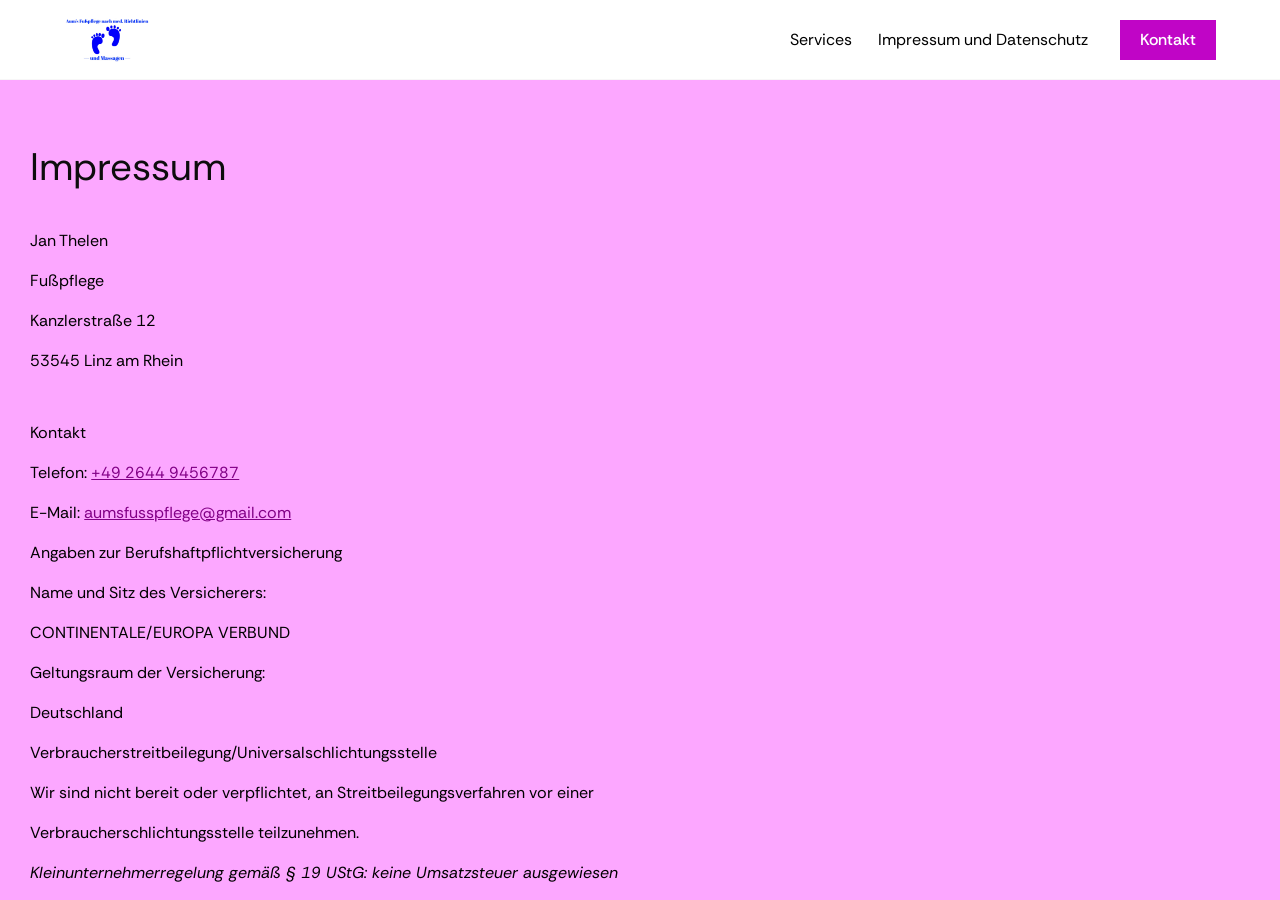
==== impressum-und-datenschutz.html @ 9eb5bf62 "Solo-Webseite mit lokal gesicherten Bildern übernehmen" ====
<!DOCTYPE html><html lang="en" class="__variable_027faa __className_027faa" data-sentry-element="Html" data-sentry-component="SoloDocument" data-sentry-source-file="_document.tsx"><head data-sentry-element="Head" data-sentry-source-file="_document.tsx"><meta charSet="UTF-8" data-sentry-element="meta" data-sentry-source-file="_app.tsx" data-next-head=""><meta name="viewport" content="width=device-width, initial-scale=1.0, maximum-scale=1.0,user-scalable=0" data-sentry-element="meta" data-sentry-source-file="_app.tsx" data-next-head=""><meta name="format-detection" content="telephone=no, email=no, address=no, date=no" data-sentry-element="meta" data-sentry-source-file="_app.tsx" data-next-head=""><meta name="msapplication-config" content="/browserconfig.xml" data-sentry-element="meta" data-sentry-source-file="_app.tsx" data-next-head=""><link rel="icon" type="image/jpeg" href="images/4e678689-d719-4f2b-bc52-80277a99721d.jpeg"><meta name="theme-color" content="#ffffff" data-sentry-element="meta" data-sentry-source-file="_app.tsx" data-next-head=""><title data-next-head="">Impressum und Datenschutz - Aum‘s Fußpflege nach med. Richtlinien </title><meta name="description" content="Erleben Sie professionelle Fußpflege nach medizinischen Richtlinien in Linz am Rhein. Bei Aum’s Fußpflege verbinden wir Gesundheit und wohltuender Massage für Ihre Füße. Besuchen Sie uns in der Kanzlerstraße 12 , 53545 Linz am Rhein und gönnen Sie Ihren Füßen die beste Pflege." data-sentry-element="meta" data-sentry-source-file="PublishedWebsiteView.tsx" data-next-head=""><meta name="keywords" content="foot, bath, massage, nail, care" data-sentry-element="meta" data-sentry-source-file="PublishedWebsiteView.tsx" data-next-head=""><meta name="author" content="Aum‘s Fußpflege nach med. Richtlinien " data-sentry-element="meta" data-sentry-source-file="PublishedWebsiteView.tsx" data-next-head=""><meta name="copyright" content="Aum‘s Fußpflege nach med. Richtlinien " data-sentry-element="meta" data-sentry-source-file="PublishedWebsiteView.tsx" data-next-head=""><meta name="application-name" content="Aum‘s Fußpflege nach med. Richtlinien " data-sentry-element="meta" data-sentry-source-file="PublishedWebsiteView.tsx" data-next-head=""><meta property="og:title" content="Impressum und Datenschutz - Aum‘s Fußpflege nach med. Richtlinien " data-sentry-element="meta" data-sentry-source-file="PublishedWebsiteView.tsx" data-next-head=""><meta property="og:type" content="website" data-sentry-element="meta" data-sentry-source-file="PublishedWebsiteView.tsx" data-next-head=""><meta property="og:image" content="images/1b9d1a15-6afd-4c18-9489-a57f056f66ef.jpeg" data-next-head=""><meta property="og:image:width" content="1200" data-next-head=""><meta property="og:image:height" content="630" data-next-head=""><meta property="og:url" content="https://aumsfusspflege.de/impressum-und-datenschutz" data-sentry-element="meta" data-sentry-source-file="PublishedWebsiteView.tsx" data-next-head=""><meta property="og:description" content="Erleben Sie professionelle Fußpflege nach medizinischen Richtlinien in Linz am Rhein. Bei Aum’s Fußpflege verbinden wir Gesundheit und wohltuender Massage für Ihre Füße. Besuchen Sie uns in der Kanzlerstraße 12 , 53545 Linz am Rhein und gönnen Sie Ihren Füßen die beste Pflege." data-sentry-element="meta" data-sentry-source-file="PublishedWebsiteView.tsx" data-next-head=""><meta name="twitter:card" content="summary" data-sentry-element="meta" data-sentry-source-file="PublishedWebsiteView.tsx" data-next-head=""><meta name="twitter:title" content="Impressum und Datenschutz - Aum‘s Fußpflege nach med. Richtlinien " data-sentry-element="meta" data-sentry-source-file="PublishedWebsiteView.tsx" data-next-head=""><meta name="twitter:description" content="Erleben Sie professionelle Fußpflege nach medizinischen Richtlinien in Linz am Rhein. Bei Aum’s Fußpflege verbinden wir Gesundheit und wohltuender Massage für Ihre Füße. Besuchen Sie uns in der Kanzlerstraße 12 , 53545 Linz am Rhein und gönnen Sie Ihren Füßen die beste Pflege." data-sentry-element="meta" data-sentry-source-file="PublishedWebsiteView.tsx" data-next-head=""><meta name="twitter:image" content="images/1b9d1a15-6afd-4c18-9489-a57f056f66ef.jpeg" data-next-head=""><link rel="canonical" href="https://aumsfusspflege.de/impressum-und-datenschutz" data-next-head=""><meta name="sentry-trace" content="0b58f72c8fef45079e8ba07318ba1f0c-96309d60cd486e77-0"><meta name="baggage" content="sentry-org_id=1069899,sentry-environment=production,sentry-release=72a904f8e49ec4fa970ff23d2448338fa02a5cfe,sentry-public_key=cd4458f5a980b6231c02c1bb09eaa7d2,sentry-trace_id=0b58f72c8fef45079e8ba07318ba1f0c,sentry-sample_rand=0.5336239420977718,sentry-sample_rate=0"><style rel="preload" id="typestyle-target">.f12qcd1y{font-size:14px;line-height:1.5em}.f1m0a0d0{font-size:16px;line-height:1.5em}.ftgg2kx{font-size:20px;line-height:1.5em}.fk0grf2{bottom:0;left:0;position:absolute;right:0;top:0}.f8obqgr,.f8obqgr > .row > .col{padding:0}.f8obqgr > .row{margin:0}.fkhz08q{display:flex;flex-direction:column}.fddsvlq{align-items:center;display:flex}.f1hf8rho{display:flex;justify-content:flex-end}.fdlhgou{flex:1;max-width:unset}.fnvt2df,.fnvt2df .row, .col{display:flex}@media (max-width: 575.9999px){.fom2f23 .container{max-width:100% !important}}@media (min-width: 576px) and (max-width: 767.99999px){.fom2f23 .container{max-width:576px !important}}@media (min-width: 768px) and (max-width: 991.99999px){.fom2f23 .container{max-width:768px !important}}@media (min-width: 992px) and (max-width: 1199.99999px){.fom2f23 .container{max-width:992px !important}}@media (min-width: 1200px) and (max-width: 1399.99999px){.fom2f23 .container{max-width:1200px !important}}@media (min-width: 1400px){.fom2f23 .container{max-width:1400px !important}}.fehdsxy{border:solid;border-bottom:solid;border-bottom-color:#cfcfd8;border-color:#cfcfd8;border-radius:4px;border-top:solid;border-top-color:#cfcfd8;border-width:1px;font-size:16px;line-height:18px;padding:12px;resize:none;width:100%}.fehdsxy.form-control.is-invalid{background-image:url(img/alert.svg);background-size:auto;border-color:#cfcfd8}.fehdsxy.form-control-plaintext ~ label, .fehdsxy:focus ~ label, .fehdsxy:not(:placeholder-shown) ~ label, .fehdsxy.form-select ~ label{opacity:0.7 !important}.tooltip{--bs-tooltip-bg:#32313c;--bs-tooltip-border-radius:4px;--bs-tooltip-color:#ffffff;--bs-tooltip-padding-x:10px;--bs-tooltip-padding-y:5px;margin-block:8px !important;opacity:1 !important}.tooltip-inner{border:none;box-shadow:0px 2px 5px 0px rgba(0, 0, 0, 0.20), 0px 0px 1px 0px rgba(0, 0, 0, 0.20);font-size:13px;font-weight:500;line-height:18px;outline:none}h1, h2, h3, h4{color:#15141a;font-feature-settings:'ss03' on, 'cv02' on, 'cv01' on, 'cv08' on;font-style:bold;font-weight:700;margin-bottom:0}h1{font-size:42px;line-height:48px}h2{font-size:32px;line-height:40px}h3{font-size:28px;line-height:32px}h4{font-size:18px;line-height:24px}.f1bjli4c{color:#15141a;font-feature-settings:'ss03' on, 'cv02' on, 'cv01' on, 'cv08' on;font-size:13px;font-style:normal;font-weight:600;line-height:18px}.fg31md0{color:#15141a;font-feature-settings:'ss03' on, 'cv02' on, 'cv01' on, 'cv08' on;font-size:16px;font-style:normal;font-weight:400;line-height:24px}.fowuwzi{color:#15141a;font-feature-settings:'ss03' on, 'cv02' on, 'cv01' on, 'cv08' on;font-size:13px;font-style:normal;font-weight:400;line-height:18px}.f1nt9xga{color:#15141a;font-family:var(--font-metropolis, Helvetica, Arial, sans-serif);font-feature-settings:'ss03' on, 'cv02' on, 'cv01' on, 'cv08' on;font-size:13px;font-style:normal;font-weight:400;line-height:18px}.fh04hbo{color:#15141a;font-family:var(--font-metropolis, Helvetica, Arial, sans-serif);font-feature-settings:'ss03' on, 'cv02' on, 'cv01' on, 'cv08' on;font-size:24px;font-style:normal;font-weight:600;line-height:32px}.f12vz2yn{color:#15141a;font-feature-settings:'ss03' on, 'cv02' on, 'cv01' on, 'cv08' on;font-size:13px;font-style:normal;font-weight:500;line-height:18px}.f1pipo3h{color:#15141a;font-feature-settings:'ss03' on, 'cv02' on, 'cv01' on, 'cv08' on;font-size:13px;font-style:normal;font-weight:700;line-height:18px}.fy4b41{color:#5b5b66}.fyvanpa{font-size:11px;line-height:16px}.f1f9lquf{color:#15141a;font-feature-settings:'ss03' on, 'cv02' on, 'cv01' on, 'cv08' on;font-size:10px;font-style:normal;font-weight:600;letter-spacing:0.1em;line-height:14px}@keyframes f1viyxtx{0%{opacity:0}100%{opacity:1}}.f10xswa0{animation:f1viyxtx 0.1s ease-in forwards;opacity:0}.f17oebph{background-color:#7542e5;border:none;color:#ffffff;font-weight:500;padding-block:12px;padding-inline:20px}.f17oebph:hover{background-color:#592acb;color:#ffffff}.f17oebph:hover:active,.f17oebph:active{background-color:#45278d !important;color:#ffffff !important}.f17oebph:disabled{background-color:#7542e5;box-shadow:none;color:#ffffff;opacity:0.4}.f17oebph svg{pointer-events:none}.fcfro50{background-color:#7542e5;border:none;color:#ffffffff;padding-block:6px;padding-inline:16px}.fcfro50:hover{background-color:#592acb;color:#ffffffff}.fcfro50:active{background-color:#45278d !important;color:#ffffffff !important}.fcfro50:disabled{background-color:#7542e5;box-shadow:none;color:#ffffffff;opacity:0.4}.f3ctfs{background-color:#f0f0f4;border:none;color:#5b5b66;font-weight:500;padding-block:12px;padding-inline:20px}.f3ctfs:hover{background-color:#e0e0e6;color:#5b5b66}.f3ctfs:hover:active,.f3ctfs:active{background-color:#cfcfd8 !important;color:#5b5b66 !important}.f3ctfs:disabled{background-color:#f0f0f4;box-shadow:none;color:#5b5b66;opacity:0.4}.f3ctfs svg{pointer-events:none}.fj4ad63{background-color:#e22850;border:none;color:#ffffff;font-weight:500;padding-block:12px;padding-inline:20px}.fj4ad63:hover{background-color:#c50042;color:#ffffff}.fj4ad63:hover:active,.fj4ad63:active{background-color:#810220 !important;color:#ffffff !important}.fj4ad63:disabled{background-color:#e22850;box-shadow:none;color:#ffffff;opacity:0.4}.fj4ad63 svg{pointer-events:none}.f71mh57{background-color:#e22850;border:none;color:#ffffffff;padding-block:6px;padding-inline:16px}.f71mh57:hover{background-color:#c50042;color:#ffffffff}.f71mh57:active{background-color:#810220 !important;color:#ffffffff !important}.f71mh57:disabled{background-color:#e22850;box-shadow:none;color:#ffffffff;opacity:0.4}.f8m0u3h{background-color:#f0f0f4;border:none;color:#5b5b66ff;padding-block:6px;padding-inline:16px}.f8m0u3h:hover{background-color:#e0e0e6;color:#5b5b66ff}.f8m0u3h:active{background-color:#cfcfd8 !important;color:#5b5b66ff !important}.f8m0u3h:disabled{background-color:#f0f0f4;box-shadow:none;color:#5b5b66ff;opacity:0.4}.fh1k42u{background-color:#ffd567;border:none;color:#15141ab3;padding-block:6px;padding-inline:16px}.fh1k42u:hover{background-color:#ffbd4f;color:#15141ab3}.fh1k42u:active{background-color:#ffa436 !important;color:#15141ab3 !important}.fh1k42u:disabled{background-color:#fbfbfe;box-shadow:0px 0px 0px 1px rgba(0, 0, 0, 0.12) inset;color:#5b5b66ff;opacity:1}.fvza742{background-color:#f0f0f4;border:none;color:#5b5b66;padding-block:6px;padding-inline:6px}.fvza742:hover{background-color:#f0f0f4;color:#5b5b66}.fvza742:active{background-color:#e0e0e6 !important;color:#5b5b66 !important}.fvza742:disabled{background-color:#f0f0f4;box-shadow:none;color:#5b5b66;opacity:0.4}.f1go1cdu{align-items:center;background-color:transparent;border:none;border-radius:99px;color:#5b5b66;display:flex;justify-content:center;padding:0}.f1go1cdu:hover{background-color:#f0f0f4;color:#5b5b66}.f1go1cdu:active{background-color:#e0e0e6 !important;color:#5b5b66 !important}.f1go1cdu:disabled{background-color:transparent;box-shadow:none;color:#5b5b66;opacity:0.4}.fwx468p{background-color:transparent;border:2px solid;border-color:#7542e5;color:#7542e5;font-weight:500;padding-block:12px;padding-inline:20px}.fwx468p:hover{background-color:#592acb;border:2px solid;border-color:#592acb;color:#ffffff}.fwx468p:hover:active,.fwx468p:active{background-color:#45278d !important;color:#7542e5 !important}.fwx468p:disabled{background-color:#7542e5;box-shadow:none;color:#7542e5;opacity:0.4}.fwx468p svg{pointer-events:none}.f1xvmw9j{border-radius:4px}.f1xvmw9j .btn{border:none !important;margin:0px !important}.f1x2efpt{background-color:#f0f0f4;height:32px;width:48px}.f1x2efpt.active{background-color:#7542e5;color:#ffffff}.f1x2efpt:hover:not(.active){background-color:#e0e0e6;color:#5b5b66}.fm2femi{background-color:#fbfbfe;color:#5b5b66;height:32px;width:48px}.fm2femi.active{background-color:#e0e0e6;color:#32313c}.fm2femi:hover:not(.active){background-color:#f0f0f4;color:#5b5b66}.f1loj3rz{background-color:transparent !important;border:none;color:#7542e5;cursor:pointer;font-weight:500;padding:0}.f1loj3rz:hover, .f1loj3rz:focus-visible{color:#15141a}.f1loj3rz:active{color:#15141a !important}.f1loj3rz.disabled{color:#5b5b66 !important}.f1tgo88n{background-color:transparent !important;border:none;color:#5b5b66;cursor:pointer;font-weight:500;padding:0}.f1tgo88n:hover, .f1tgo88n:focus-visible{color:#15141a}.f1tgo88n:active{color:#15141a !important}.f1tgo88n.disabled{color:#8f8f9e !important}.f1gjylx1{background-color:transparent !important;border:none;cursor:pointer;padding:0}.f1gjylx1:hover,.f1gjylx1.disabled{color:#5b5b66 !important}.f184aata{background-color:transparent !important;border:none;color:#ffffff !important;cursor:pointer;padding:0}.f184aata:hover{color:#e0e0e6 !important}.f184aata.disabled{color:#5b5b66 !important}html, body{box-sizing:border-box;font-size:16px;font-style:normal;font-weight:400;height:100vh;line-height:18px;margin:0;overflow-y:hidden;padding:0}html, body #__next{display:flex;flex-direction:column;font-size:13px;height:100vh}a, a:hover{color:inherit}.fx7nows{color:#7542e5;font-weight:500;text-decoration:none}.fx7nows:hover{color:#7542e5;cursor:pointer}.fbolhy3{background-color:transparent;border:none;color:#7542e5;font-weight:500;line-height:inherit;margin:0;padding:0;text-decoration:none}.fbolhy3:hover{background-color:transparent;color:#592acb}.fbolhy3:active{background-color:transparent !important;color:#5b5b66 !important}.fgzydrc{color:#7542e5;text-decoration:underline}.fgzydrc:hover{cursor:pointer;text-decoration:none}.fo5f5t9{color:#7542e5;text-decoration:underline}.fo5f5t9:hover{color:#15141a !important;cursor:pointer;text-decoration:underline}.f1mniyiz{list-style:none;margin-block-end:0;margin-block-start:0;padding-inline-start:0}.f14ckmmr{position:relative;z-index:1080}.f1aqf3sg{border-radius:6px;max-width:220px;padding:16px;text-align:left;width:220px}.f1aqf3sg *{color:#ffffff !important}.f1k47lwi{border-top:1px solid #ffffff;margin-bottom:8px;margin-top:8px;opacity:0.2}.f1fpj0aj a{pointer-events:none}.f1884f9d td > p:first-child, .f1884f9d th > p:first-child{margin-top:0}.f1884f9d td > p:last-child, .f1884f9d th > p:last-child{margin-bottom:0}.fcu3suo{bottom:0;display:flex;justify-content:center;left:0;pointer-events:none;position:fixed;width:100%;z-index:10}.fdp2y1p{min-width:60%}.fdp2y1p p{margin-bottom:0}.f1901vew{display:flex;flex-wrap:wrap;gap:16px;width:100%}.f1901vew .btn{flex-grow:1}.fm3p0aw{scroll-margin-top:var(--sticky-header-height, 0px)}.f1qftqcq{align-items:center;gap:48px;justify-content:center;margin-inline:0}.fojij6o{gap:32px}.fs89ngr{overflow:hidden;text-overflow:ellipsis;white-space:nowrap}.fqx0517{flex-shrink:0;margin-inline:8px}.f12pqfkx{flex-shrink:1;min-width:0}.fcdpsbx{margin-bottom:24px}.f8jndik{opacity:0.4}.fbsw1f4 h2{margin-bottom:32px}.f1d2h93a{width:fit-content}.f1v9lt4v{margin-top:16px;text-align:center}.f10njpuy{margin-top:72px}.f1o1p964{margin-bottom:16px}.f99wagv .content{align-content:stretch;display:flex;flex-direction:row;max-height:480px;min-height:300px;padding-block:8px}.f99wagv .content .carousel-container{display:flex;flex-direction:column;justify-content:center;margin:0;padding:0}.f99wagv .content .carousel-container .carousel-item.active, .carousel-item-start, .carousel-item-end, .carousel-item-next, .carousel-item-prev{display:flex}.f99wagv .carousel-item{transition:transform 1.2s ease-in-out, opacity 0s}.f99wagv .carousel-inner{display:flex;height:100%}.f99wagv .carousel-review{background-position:center;background-repeat:no-repeat;background-size:cover;display:flex;flex-direction:column;justify-content:center;margin-inline:auto;padding-inline:24px;position:relative;text-align:center}.f99wagv .author-info{font-weight:600;margin-top:16px}.f99wagv .chev-btn{cursor:pointer;display:flex;flex-direction:column;justify-content:center;width:24px}.f99wagv .button-placeholder{width:24px}.f99wagv .next-btn{transform:rotate(180deg)}.f99wagv .page-indicator{align-items:center;display:flex;flex-direction:row;justify-content:center;min-width:96px}.f14z0jsa{margin-bottom:32px}.f1g4dn0{justify-content:center;margin-bottom:16px}.fwfqocn{height:24px;width:24px}.f1nq0oqd:hover{opacity:0.7}.f14icp2y{column-gap:24px;display:flex;flex-direction:column;padding-bottom:24px;row-gap:24px}@media (min-width: 768px){.f14icp2y{flex-direction:row}}.f1827nuz{font-weight:500;line-height:1.5em;padding:0}.f1p0cgam{margin-bottom:48px}@media (min-width: 768px){.f1p0cgam{margin-bottom:0}}.f1fbucww{margin-bottom:24px}@media (min-width: 768px){.f1fbucww{margin-bottom:48px}}.f1vaphum{padding-block:48px}@media (min-width: 768px){.f1vaphum{padding-block:0}}.fd1b9fq{margin-block:0;width:100%}.f6tinqi{margin-inline:auto}.f1v7t2u4{aspect-ratio:1.3333333333333333}.f13rwjj3{aspect-ratio:0.75}.fyzv02a{aspect-ratio:1}.ficfct8{aspect-ratio:1.7777777777777777}.f2h6oba .carousel-inner{border-radius:4px}.f2h6oba .carousel-item{transition:transform 1.2s ease-in-out, opacity 0s}.f2h6oba .carousel-image{cursor:pointer;margin:auto;position:relative}.f2h6oba .carousel-image .carousel-caption{background-color:rgba(0, 0, 0, 0.6);border-radius:4px}.f2h6oba .chev-btn{cursor:pointer;display:flex;flex-direction:column;justify-content:center;pointer-events:auto;width:24px}.f2h6oba .page-indicator{align-items:center;display:flex;flex-direction:row;justify-content:center;min-width:96px}.f2h6oba .next-btn{transform:rotate(180deg)}.fhcfrr1{display:flex;flex-direction:row;flex-wrap:wrap}.fhcfrr1, .fhcfrr1 .row, .fhcfrr1 .col{padding:0}.fhcfrr1 .gallery-item{aspect-ratio:1.3333333333333333;background-clip:content-box;background-repeat:no-repeat;background-size:cover;padding:4px}.fhcfrr1 .gallery-item .img-container{position:relative}.fhcfrr1 .gallery-item .img-container::after{bottom:0;content:'';left:0;position:absolute;right:0;top:0}.fhcfrr1 .gallery-item .img-container:hover::after{background-color:rgba(0, 0, 0, 0.15)}.fhcfrr1 .gallery-item-in-safari{aspect-ratio:unset !important}.fhcfrr1 .hidden{height:0;visibility:collapse;width:0}@media (min-width: 992px){}.f17y4uf2{-ms-filter:blur(10px);-webkit-filter:blur(10px);filter:blur(10px);overflow:hidden;transform:scale(1.15)}.fugk5n4{transform:scale(1.05)}.f1ttgj8s{align-items:center;justify-content:center;margin-inline:0;row-gap:24px}.f1ttgj8s .btn-lg{margin-bottom:16px;margin-top:12px}.f1pjpune{-ms-filter:blur(10px);-webkit-filter:blur(10px);filter:blur(10px);overflow:hidden;transform:scale(1.15);z-index:-1}@media (max-width: 992px){.fhaqf3p{display:none}}.f1xp2jyw{display:none;overflow:hidden;position:relative}@media (max-width: 992px){.f1xp2jyw{aspect-ratio:16 / 9;display:block;width:100%}}.f1966il8{align-items:center;display:flex;flex-wrap:nowrap;justify-content:flex-start;overflow:visible;white-space:nowrap}.fe1ccbi{align-items:center;display:flex;min-height:72px;padding-block:12px !important;position:relative}.fbvdum{margin-block:0;margin-left:calc((-100vw + 100%) / 2);margin-right:calc((-100vw + 100%) / 2);min-width:100vw}@keyframes f16qy5mw{from{opacity:0;transform:translateY(-100%)}to{opacity:1;transform:translateY(0px)}}.f13sg7dk{align-items:center;display:flex;justify-content:space-between;min-height:48px;width:100%}.f1n6mt4g{align-items:center;display:flex;min-height:48px;width:100%}.fgydppl{display:flex;flex-direction:column;width:100%}.f1kwfio1{display:flex;justify-content:center;width:100%}.f1kwfio1 .nav-link{padding-block:4px}.f1kwfio1 .nav-link-list{flex-wrap:wrap;justify-content:center;white-space:normal}.fayg007{align-items:center;display:flex;flex:1;justify-content:flex-end}.fpi8fx3 h2,.fpi8fx3 .description{margin-bottom:12px}.f4eheno{align-items:stretch;display:flex;flex-direction:row;height:56px;justify-content:center;width:100%}.f4eheno .form-floating{width:100%}.f4eheno input{padding-block:16px;padding-left:14px;width:100%}@media (min-width: 576px){.f4eheno .form-floating{width:unset}.f4eheno input{width:384px}}.f15o5ico{padding-left:8px}.f8j8id1{height:56px;padding-block:12px !important;padding-inline:12px !important;width:56px}.f8j8id1 svg{vertical-align:unset}.f8j8id1 img{height:24px;width:24px}.f96or0t{width:100%}.fixr2lp{align-items:center;justify-content:center;margin-inline:0;row-gap:48px}.f1dlmh1s{align-items:center;font-size:32px;line-height:40px}.f9a13de{align-items:center}.f1ld4zys{align-items:center;font-size:16px;line-height:24px}.f1r530z1{margin-block:24px}@media (min-width: 768px){.f1r530z1{margin-bottom:16px}}.fm26nq4{align-items:center;background:transparent;border:none;color:inherit;cursor:pointer;display:inline-flex;justify-content:center;padding:0;pointer-events:auto;position:relative;transition:opacity 0.15s ease;z-index:2}.fm26nq4:disabled{cursor:default;opacity:0.35}.fm26nq4:hover:not(:disabled), .fm26nq4:focus-visible{opacity:0.7}.f18oh0sx svg{display:block;height:48px;width:48px}.f1ljvuex{border:1.5px solid rgba(9, 9, 11, 0.2);border-radius:8px;height:40px;width:56px}.f1ljvuex svg{display:block;height:24px;width:24px}.f1qpx568 svg{transform:rotate(180deg)}.f1f4ffwn{color:#fff}.f17fla1w{display:flex;justify-content:center;margin-top:16px}.faowcuh{overflow:hidden}.favster{display:flex;transition:transform 0.3s ease}@media (prefers-reduced-motion: reduce){.favster{transition:none}}.f6cv39y{align-items:center;display:flex;flex:0 0 20px;height:20px;justify-content:center}.f1msbdn1{border-color:#000;border-radius:50%;border-style:solid;border-width:2px;box-sizing:border-box;cursor:pointer;height:8px;padding:0;pointer-events:auto;transform-origin:center;transition:transform 0.3s ease, background-color 0.3s ease;width:8px}@media (prefers-reduced-motion: reduce){.f1msbdn1{transition:none}}.ffjrjbg{background-color:#000;transform:scale(1.5)}.f1mgyl9u{position:relative}.f1pz4f28{align-items:center;display:flex;gap:24px;justify-content:center;margin-top:16px}.f1pz4f28 > div{margin-top:0}.ffeao55{display:flex;flex:1 1 0%;min-width:0;overflow-x:auto;padding-bottom:8px;scroll-snap-type:x mandatory;scrollbar-width:none}.ffeao55::-webkit-scrollbar{display:none}.fa6yfx9{display:flex;flex:0 0 100%;justify-content:center;scroll-snap-align:start}.f37rjwb{left:12px;position:absolute;top:calc(50% - 20px);z-index:2}.f1q627z4{position:absolute;right:12px;top:calc(50% - 20px);z-index:2}.f84fk8t{box-sizing:border-box;display:flex;flex-direction:column;flex-grow:1;row-gap:24px;width:100%}.f1konfi9{display:flex;flex-direction:column;row-gap:12px}.fl8qkup{margin:0}.f1f45za8{margin-bottom:38px}.fsgs3wg{justify-content:flex-end}.femookj{margin-bottom:8px;margin-top:32px}.fxstmmp{height:220px;padding-bottom:0 !important;width:220px}@media (max-width: 575.9999px){.fxstmmp{height:200px;width:200px}}.f9gn5u{height:220px;padding-bottom:0 !important;width:220px}@media (min-width: 576px){.f9gn5u{height:360px;width:360px}}.f383ewl{height:165px;padding-bottom:0 !important;width:220px}@media (max-width: 575.9999px){.f383ewl{height:150px;width:200px}}.f1ptlizk{height:165px;padding-bottom:0 !important;width:220px}@media (min-width: 576px){.f1ptlizk{height:270px;width:360px}}.f1otqxop{margin-top:24px}.f18ghtz9{aspect-ratio:16/9;border:none;display:block;height:auto;width:100%}.fongqhf{aspect-ratio:16 / 9;background-color:#000;border:none;cursor:pointer;display:block;overflow:hidden;padding:0;position:relative;width:100%}.fvyakyi{display:block;height:100%;object-fit:cover;width:100%}.f1i06xya{align-items:center;background-color:rgba(0, 0, 0, 0.7);border-radius:8px;display:flex;height:48px;justify-content:center;left:50%;position:absolute;top:50%;transform:translate(-50%, -50%);transition:background-color 0.2s;width:68px}button:hover .f1i06xya{background-color:rgba(0, 0, 0, 0.9)}.faomike{color:#fff;height:32px;width:32px}.f1px892k{display:block;margin:16px 0}.f1dtfscn{max-width:100%;width:100%}.fgsql5j{align-items:center;aspect-ratio:16 / 9;background-color:#f5f5f5;border:2px dashed #ccc;color:#999;display:flex;font-size:14px;justify-content:center;width:100%}.f1tmaw1r{align-items:center;justify-content:center;margin-inline:0}.f1tmaw1r .video-items-container{display:flex;flex-direction:column;row-gap:32px}.f1tmaw1r .missing-video{align-items:center;aspect-ratio:16/9;background-color:#f5f5f5;display:flex;height:auto;justify-content:center;width:100%}.f1tmaw1r .text-content{display:flex;flex-direction:column;margin-bottom:16px;margin-top:32px;row-gap:16px}.f1tmaw1r .text-content p{margin-bottom:0}.f1tmaw1r .title{margin-bottom:32px}.f1cgep9t{background-image:url(img/small-spinner--white.gif);background-position:center;background-repeat:no-repeat;background-size:20px 20px;inset:0;position:absolute}.f1lro06z{background-image:url(img/small-spinner--violet.gif);background-position:center;background-repeat:no-repeat;background-size:20px 20px;inset:0;position:absolute}.f1v8dz0u{color:#f0f0f4;margin-block:16px;opacity:1}.f1ox1kfs{align-items:center;box-sizing:content-box;display:flex;margin:0;overflow:hidden;padding:16px}.f1ox1kfs .modal-content{border:0;border-radius:8px;border-width:0;box-shadow:0px 9px 18px 0px rgba(0, 0, 0, 0.28), 0px 0px 1px 0px rgba(0, 0, 0, 0.30);outline:none;padding:24px}.f1ox1kfs .modal-body{overflow:hidden;padding:0;text-align:center}.f1ox1kfs .modal-backdrop .show{opacity:0.16 !important}@media (min-width: 576px){.f1ox1kfs{margin:auto;max-width:460px;padding-inline:24px}}.f1179r3r{display:flex;flex-direction:column;justify-content:center;padding-bottom:28px;padding-inline:8px;padding-top:8px;row-gap:16px}.fd07j12{font-size:18px !important;line-height:24px !important}.fhmv0fm{color:#32313c}.fy68mk3{height:32px;margin-inline:auto;width:32px}.fccervo{column-gap:10px;display:flex;row-gap:8px;width:100%}.fjrvsch{height:32px;padding-inline:auto;width:100%}.f1f1ygnm{display:flex}.f18iqi43{--bs-modal-width:558px}.fdtzhvb{--bs-modal-width:100%}.f1c2m1bt{padding:0 !important}.f11iw19c{color:#15141a;display:flex;font-family:var(--font-metropolis, Helvetica, Arial, sans-serif);font-size:18px;font-weight:600;justify-content:space-between;line-height:24px;padding:24px}.f11iw19c svg{cursor:pointer}.fpbihkk{display:flex;flex-direction:column;padding:0 24px 24px 24px}.f1e8lhs7{height:20px;width:20px}.fu6vh5b{list-style-type:none;margin:0;padding:0;padding-left:6px}.fwyx1g{color:#32313c;font-size:14px;font-weight:400;padding-bottom:6px;padding-left:12px;position:relative}.fwyx1g::before{color:#32313c;content:"•";left:0;position:absolute}.f1hdxxe8{background-color:transparent;bottom:40px;display:flex;flex-direction:column-reverse;position:fixed;right:32px;row-gap:8px;z-index:20000}.f6f7l1u{bottom:160px;left:50%;right:unset;transform:translateX(-50%)}.f1mebel9{align-content:center;align-items:center;background-color:#2b2a33;border-radius:4px;box-shadow:0px 9px 18px 0px rgba(0, 0, 0, 0.28), 0px 0px 1px 0px rgba(0, 0, 0, 0.30);color:#ffffff;column-gap:40px;display:flex;flex-direction:row;justify-content:space-between;justify-items:center;min-height:48px;min-width:290px;opacity:1;padding:16px;padding-bottom:14px;padding-top:14px}.f11vztwh{align-items:center;column-gap:8px;display:flex;justify-content:flex-start}.f11vztwh .icon{display:flex}.f1j0fe1v{align-items:flex-start}.f1cvslgw{display:flex;flex-direction:column;row-gap:2px}.fq8f2l1{box-sizing:content-box;color:#ffffff;line-height:20px;white-space:pre-line}.fh6vhdb{color:#cfcfd8;font-weight:400;line-height:20px;word-break:break-all}.f16c6rax{align-items:center;column-gap:12px;display:flex}.fqzzwzb{align-items:center;border-radius:4px;column-gap:6px;cursor:pointer;display:inline-flex;justify-content:center;text-decoration:none;white-space:nowrap}.fqzzwzb:hover{text-decoration:none}.fqzzwzb:focus-visible{outline:2px solid #ffffff;outline-offset:1px}.fqzzwzb .action-icon{display:inline-flex}.fqzzwzb .action-icon svg{height:18px;width:18px}.f7j4qq5{color:#cfcfd8;cursor:pointer}@keyframes firnj9q{from{opacity:0;transform:translateY(+100%)}to{opacity:1;transform:translateY(0px)}}.f1j4w1wk{animation-duration:200ms;animation-name:firnj9q;animation-timing-function:ease-in-out}.fnmnqwu .icon,.fnmnqwu .close-icon{color:#f0f0f4}.fi2fu3 .icon{color:#b3ffe3}.fi2fu3 .close-icon{color:#f0f0f4}.f53wljb .icon{color:#ff9aa2}.f53wljb .close-icon{color:#f0f0f4}.f311j7n{background-color:#f9f9fb !important}.f311j7n .icon{color:#008787}.f311j7n span{color:#15141a}.f311j7n .close-icon{color:#5b5b66}.f1ul2ih7{background-color:transparent;border:none;color:#ffffff;padding-block:6px;padding-inline:16px}.f1ul2ih7:hover{background-color:#ffffff1f;color:#ffffff}.f1ul2ih7:active{background-color:#ffffff33 !important}.ft7u6g7{border-radius:6px;font-size:16px;line-height:20px;min-height:48px}.fnz27mq{align-items:center;column-gap:8px;display:flex}.f1z03wx9{color:#5b5b66;padding:4px 0 4px 12px;text-align:left}.ftyo6cc{align-items:center;background-color:transparent;border-radius:4px;color:#5b5b66;display:flex;flex-direction:row;margin-bottom:2px;margin-top:2px;padding:4px;padding-left:12px;padding-right:12px;text-align:left}.f511jke{color:#5b5b66;height:20px;width:20px}.f511jke .favicon{height:20px;width:20px}.f1ngtpte{display:flex;flex-direction:column;margin-left:8px;overflow:hidden;padding:1px;padding-left:4px;padding-right:4px;text-align:left;width:100%}.f3s8xza{color:#5b5b66;font-size:11px;overflow:hidden;text-overflow:ellipsis;white-space:nowrap}.f18bkh11{justify-self:flex-end}.f15ynvzm{align-items:center;display:flex;flex-direction:row;gap:16px}.f1niexg3{align-items:center;align-self:flex-start;display:flex;flex-direction:row;justify-content:flex-start;margin-left:12px;padding-block:6px;padding-inline:16px;text-align:left}.f1niexg3 svg{margin-right:8px}.f1cyyckb{background-color:transparent;background-image:url(/img/spinner-96-transparent-violet.png);background-position:center;background-repeat:no-repeat;background-size:48px 48px;height:96px;width:100%}.f1rf6zxr{align-items:center;background-color:transparent;border-radius:2px;color:#32313c;column-gap:12px;display:flex;flex-direction:row;height:40px;justify-content:flex-start;padding:10px;padding-left:12px;padding-right:12px;text-align:left;width:100%}.fh1t4iy{align-items:center;box-sizing:content-box;column-gap:8px;display:flex;justify-content:flex-start;margin-bottom:8px;min-height:32px;overflow:hidden;text-align:left}.fh1t4iy .title-icon{align-items:center;color:#5b5b66;display:flex;height:20px}.fh1t4iy .close-icon{align-items:center;background-color:transparent;border:none;color:#5b5b66;cursor:pointer;display:inline-flex;font:inherit;justify-content:center;line-height:0;margin-left:auto;padding:6px}.fh1t4iy .close-icon:hover{color:#80808f}.fh1t4iy .close-icon svg{height:20px;width:20px}.f1mehye2{box-sizing:content-box;display:flex;flex-direction:column;line-height:20px;overflow:hidden;padding-bottom:4px;padding-top:4px;text-align:left;white-space:pre-line}.f1k1ju5h{color:#e22850;line-height:20px;white-space:pre-line}.f1xvs4k8{column-gap:8px;display:flex;margin-top:16px}.f11vi2ni{padding-block:7px;padding-inline:16px}.f15bipre{color:#32313c;margin-bottom:0;margin-top:12px;text-align:left}.f1eny907{align-items:center;box-sizing:content-box;display:flex;margin:0;overflow:hidden;padding:16px}.f1eny907 .modal-content{border:0;border-radius:8px;border-width:0;box-shadow:0px 9px 18px 0px rgba(0, 0, 0, 0.28), 0px 0px 1px 0px rgba(0, 0, 0, 0.30);outline:none;padding:24px;padding-top:20px}.f1eny907 .modal-body{overflow:hidden;padding:0;text-align:center}.f1eny907 .modal-backdrop .show{opacity:0.16 !important}.f1eny907 .modal-dialog.modal-lg{max-width:580px}@media (min-width: 576px){.f1eny907{margin:auto;max-width:460px;padding-inline:24px}}.f17bv8f{display:contents}.f1xdn0mo{padding:6px}.f1iumef4{background-color:#ffffff;border:1px solid #cfcfd8;color:#5b5b66;padding:6px}.f1iumef4:hover{background-color:#e0e0e6;color:#5b5b66}.f1iumef4:active{background-color:#cfcfd8;color:#5b5b66}.fckfnh9{background-color:#f0f0f4;border-color:#f0f0f4;margin-block:2px}.f1kj0qdq{display:block;margin:-12px 0;opacity:0;transition:visibility 0ms 300ms, margin 300ms ease, opacity 300ms ease;visibility:hidden}.f1kj0qdq.show{margin:4px 0;opacity:1;transition:visibility 0ms, opacity 300ms ease, margin 300ms ease;visibility:visible}.f1jdi1tb{border:1px solid;border-color:#cfcfd8;box-shadow:0px 0px 4px 0px rgba(0, 0, 0, 0.20), 0px 0px 1px 0px rgba(0, 0, 0, 0.20);padding:8px;z-index:1050}.f1jdi1tb .dropdown-item{border-radius:2px;color:#32313c;min-height:32px;padding:6px}.f1jdi1tb .dropdown-item:not(:last-child){margin-bottom:2px}.f1jdi1tb .dropdown-item:hover{background-color:#e0e0e6}.f1jdi1tb .dropdown-item:active{background-color:#cfcfd8}.f181sfde{height:100dvh;left:0;position:fixed;top:0;width:100dvw;z-index:-1}.f1ns1fgr{display:flex;justify-content:center;overflow:hidden;padding:17.5px}.f1ns1fgr .modal-content{border:0;border-radius:8px;border-width:0;box-shadow:0px 9px 18px 0px rgba(0, 0, 0, 0.28), 0px 0px 1px 0px rgba(0, 0, 0, 0.30);max-width:440px;outline:none;width:100%}.f1ns1fgr .modal-body{overflow:hidden;padding:24px;text-align:center}.f1ns1fgr .modal-backdrop .show{opacity:0.16 !important}.f96skvr{display:flex;flex-direction:column;margin-bottom:20px}.f96skvr .confetti-icon{color:#7542e5;margin-bottom:16px}.f96skvr .heading{font-size:18px !important;font-weight:600}.f96skvr .heading-subtitle{font-size:18px !important;font-weight:400;margin-inline:24px}.f1w6sct{margin-block:0;margin-inline:-24px}.fw9re8q{align-items:center;display:flex;height:32px;justify-content:center;width:100%}.f5svu8r{align-items:center;display:flex}.f5svu8r .disabled{cursor:default}.f1bukovi{margin:0;user-select:none}.f165tfmz{cursor:pointer;display:block;flex-grow:1;margin:0;user-select:none}.f1nekjew{color:#32313c;font-size:13px}.f1nekjew p, .f1nekjew ul{line-height:19.5px;margin:0;margin-bottom:16px}.f1nekjew ul{padding-left:16px}.f1nekjew a{color:#7542e5;text-decoration:underline}.f1xyxmc5{box-sizing:content-box;display:flex;margin-inline:auto;max-height:85vh;max-width:636px;width:calc(100% - 48px)}.f1xyxmc5 .modal-content{border-radius:12px;border-width:0;box-shadow:0px 9px 18px 0px rgba(0, 0, 0, 0.28), 0px 0px 1px 0px rgba(0, 0, 0, 0.30);max-height:85vh;outline:none;overflow:hidden}.f7z31vi{display:flex;flex-direction:column;max-height:85vh;overflow:hidden;padding:0;text-align:left}.f1sy7604{align-items:flex-start;background-color:#ffffff;column-gap:8px;display:flex;flex-shrink:0;justify-content:space-between;padding:24px;width:100%}.fgy19p6{display:flex;height:20px;overflow:hidden;width:20px}.fgy19p6 svg{height:20px;width:20px}.f1jvouy6{color:#15141a;font-family:var(--font-metropolis, Helvetica, Arial, sans-serif);font-size:18px;font-weight:600;letter-spacing:-0.011em;line-height:24px;margin:0;padding-top:2px}.f1mi4y9e{align-items:center;background-color:transparent;border:none;color:#5b5b66;cursor:pointer;display:inline-flex;height:20px;justify-content:center;padding:0;width:20px}.f24s68{overflow-y:auto;padding:24px;padding-top:8px}.f1os8xdr{align-items:center;background-color:#ffea80;display:flex;flex-shrink:0;height:45px;justify-content:center;padding-left:24px;padding-right:24px;width:100%}.f1rtdvp5{align-items:center;display:flex;flex-wrap:wrap;gap:12px;justify-content:center}.f1iyqfie{align-items:center;background-color:#15141a;border-radius:99px;color:#ffea80;display:flex;gap:6px;padding-bottom:6px;padding-left:12px;padding-right:12px;padding-top:6px}.f1cm6aej{display:flex;height:12px;width:12px}.f6olv94{font-size:10px;font-weight:700;letter-spacing:0.65px;line-height:14px;text-transform:uppercase}.fqji5un{color:#15141a;margin:0}@media (max-width: 767.99999px){.f1ltdujq{display:none}}.fhpya1s{background:none;border:none;color:#592acb;cursor:pointer;font:inherit;margin:0;padding:0;text-decoration:underline}.fkbojnc{overflow-y:auto}.f5eihh9{overflow-y:hidden}.f1imu2ly{min-width:1024px;overflow-x:auto}.fc5u1ue{min-width:unset;overflow-x:unset}.fh9htdb{background-color:#2b2a33;bottom:0;color:#fbfbfe;display:flex;justify-content:center}.f1n4xtgm{align-items:flex-start;background-color:#2b2a33;color:#fbfbfe;display:flex;flex-direction:column;justify-content:flex-start;width:100%}.f16n7wch{align-items:flex-start;column-gap:32px;display:flex;flex-direction:column;justify-content:space-between;row-gap:48px;width:100%}@media (min-width: 768px){.f16n7wch{align-items:center;flex-direction:row}}.fngwzfl{align-items:flex-start;column-gap:32px;display:flex;flex-direction:column;row-gap:24px}@media (min-width: 768px){.fngwzfl{align-items:flex-start;flex-direction:row}}.f78e2d2{align-self:flex-end}.fz7d7hn,.fz7d7hn:visited{color:#fbfbfe}.fz7d7hn:hover{color:#cfcfd8}.fd5rn0e{font-size:14px;line-height:20px}.fv798np{align-items:center;bottom:0;display:flex;height:100%;justify-content:center;left:0;position:fixed;right:0;top:0;width:100%;z-index:2147483646}.fuq9ti8{background-color:#000000;height:100%;opacity:0.3;position:fixed;width:100%}.f1f4qv0n{background-color:transparent;background-image:url(/img/spinner-96-transparent-white.png);background-position:center center;background-repeat:no-repeat;background-size:64px 64px;height:96px;position:relative;width:96px;z-index:2147483647}.f1uzu483{background-color:transparent;background-image:url(/img/spinner-96-transparent-violet.png);background-position:center center;background-repeat:no-repeat;background-size:48px 48px;height:48px;width:48px}.fj2178r{align-content:center;align-items:center;background-color:#ffffff;border-radius:4px;box-shadow:0px 4px 8px 0px rgba(0, 0, 0, 0.20), 0px 0px 1px 0px rgba(0, 0, 0, 0.20);color:#32313c;display:flex;flex-direction:column;padding-block:16px;padding-inline:24px;position:relative;row-gap:12px;z-index:2147483647}.fqf72uk{align-items:flex-start;background:rgba(231, 223, 255, 0.75);border-radius:6px;display:flex;flex-direction:column;height:100%;justify-content:flex-start;margin-bottom:24px !important;overflow:hidden;padding:16px;width:100%}.f1n1p1im{color:#32313c;padding:0;white-space:pre-line}.f1n1p1im a{color:#7542e5}.f1wv0fv3{display:flex;margin-inline:auto}.f1wv0fv3 .modal-content{border-radius:24px !important;box-shadow:0 0 1px 0 rgba(0, 0, 0, 0.30), 0 9px 18px 0 rgba(0, 0, 0, 0.28);outline:none;padding:32px}.f1wv0fv3 .modal-body{padding:0}.f1wv0fv3 .modal-backdrop .show{opacity:0.16 !important}.f1wv0fv3 .buttons{column-gap:8px}.fhum48y{width:440px}.fhum48y .modal-content{border:0;border-radius:8px;border-width:0}.fhum48y .modal-backdrop .show{opacity:0.16 !important}.f12qkndu{display:flex;margin:0;margin-inline:auto;top:56px;width:100%}.f12qkndu.mobile-landscape .modal-content{width:576px}.f12qkndu .modal-content{border-bottom-left-radius:0;border-bottom-right-radius:0;height:calc(100vh - 56px);overflow:hidden;width:100%}.f14be5y3{box-sizing:content-box;display:flex;flex-direction:row;gap:24px;justify-content:space-between;overflow:hidden;width:100%}.f62m7ss{font-size:21px !important;line-height:24px !important}.f86ylzy{color:#5b5b66;line-height:20px !important;width:85%}.fouxfty{align-self:flex-start;color:#5b5b66;cursor:pointer;height:24px}.fouxfty:hover{color:#80808f}.fouxfty svg{height:20px;width:20px}.f1tuq7dn{display:flex;flex-direction:column;gap:24px;padding-top:24px}.f1pl2n0c{margin-bottom:0px !important}.f1wm443i{color:#32313c;font-size:13px;line-height:24px;margin:0}.f14l45dn{border-radius:4px;box-shadow:inset 0 0 0 1px rgba(0, 0, 0, 0.12);overflow:hidden;width:100%}.f166knny{display:block;height:auto;width:100%}.f1ojr59u{height:48px;margin-top:0;position:relative;width:100%}.f19q0tww{background:#cfcfd8;height:2px;margin-bottom:24px;margin-top:0}.f4tlfu5{color:#32313c;font-size:13px;margin:0;padding:0}.f13vy3jq{background:none;border:0;cursor:pointer;font:inherit;padding:0}.f13vy3jq:disabled{cursor:default}.f3thd3i{color:#e22850;text-align:center}.f4twwa5{color:#32313c;font-size:13px;padding-bottom:24px;padding-top:24px;text-align:left}.f4twwa5 p{margin-bottom:12px}.f4twwa5 p:last-child{margin-bottom:0}.f3knt2t{background-color:#ffffcc;border:1px solid #ffea80;border-radius:4px;color:#15141a;padding:12px}.fy122m1{display:flex;justify-content:center;padding:16px}.fy122m1 .modal-content{border:0;border-radius:8px;border-width:0;box-shadow:0px 9px 18px 0px rgba(0, 0, 0, 0.28), 0px 0px 1px 0px rgba(0, 0, 0, 0.30);max-width:440px;outline:none;width:100%}.fy122m1 .modal-body{align-items:center;display:flex;flex-direction:column;padding:32px 32px 24px;text-align:center}.fy122m1 .modal-backdrop .show{opacity:0.16 !important}.fg28wer{color:#5b5b66;margin-bottom:16px}.fz27jr7{color:#15141a;font-size:18px !important;font-weight:600;line-height:24px !important;margin-bottom:16px}.f2wanox{color:#32313c;font-size:13px;line-height:150%;margin-bottom:28px}.f75i2gu{min-width:80px}.ftlo8hs{display:flex;flex-direction:column;margin-bottom:32px}.ftlo8hs .confetti-icon{color:#7542e5;margin-bottom:16px}.ftlo8hs .heading{font-size:18px !important;font-weight:600;margin-bottom:6px}.ftlo8hs .heading-subtitle{margin-inline:24px}.f1e9k1hd{align-items:center;color:#7542e5;display:flex;height:20px}.fgs45si{align-items:center;display:flex;height:32px;justify-content:center;margin-top:32px;width:100%}@media (min-width: 768px){.fgs45si{align-items:center;margin:auto;margin-inline:auto;padding-inline:24px;width:unset}}.fw43m5f{align-items:flex-end;bottom:0;box-sizing:content-box;display:flex;height:100vh;margin:0;padding:0;width:100%}.fw43m5f .modal-body{height:100%;margin-bottom:auto;overflow:hidden;padding:0;text-align:center}.fw43m5f .modal-backdrop .show{opacity:0.16 !important}@media (min-width: 576px){.fw43m5f{align-items:center;margin:auto;max-width:440px;padding-inline:24px}}.f1vhysdt{display:flex;flex-direction:row;height:64px;justify-content:space-between;margin:24px;margin-left:48px;text-align:center}.fyrr2bi{align-items:center;align-self:center;height:36px;margin-top:8px}.fzu48b0{color:#5b5b66;cursor:pointer;height:20px;width:24px}.fzu48b0:hover{color:#80808f}.fnwz3h1{margin-block:0}.fy652ec{margin:48px;margin-bottom:40px;margin-top:24px;text-align:left}.f1prpe7j{border:0;border-radius:12px 12px 0px 0px;border-width:0;box-shadow:0px 9px 18px 0px rgba(0, 0, 0, 0.28), 0px 0px 1px 0px rgba(0, 0, 0, 0.30);height:calc(100vh - 54px);outline:none}@media (min-width: 576px){.f1prpe7j{border-radius:12px;height:auto}}.fkgcfry{padding-bottom:12px}.fkgcfry input::-webkit-outer-spin-button, input::-webkit-inner-spin-button{-webkit-appearance:none;margin:0}.fkgcfry input[type=number]{-moz-appearance:textfield}.fev3hx9{align-content:center;align-items:flex-start;color:#32313c;display:flex;flex-direction:column;margin-bottom:16px;text-align:left}.f1976tjs{color:#15141a;font-size:18px !important;line-height:24px !important}.fiodn6b{padding-block:3px;padding-bottom:8px}.fp6ndaj{border:1px solid #cfcfd8;border-radius:4px;box-sizing:border-box;color:#4a4a55;font-size:20px;height:48px;text-align:center;width:100%}.fp6ndaj:focus, .fp6ndaj:focus-visible{border-color:#7542e5;box-shadow:0px 0px 2px 1px #7542e5;outline:none}.fp6ndaj:disabled{opacity:0.4}.f19mgjin{color:#80808f;min-width:8px}.f1ieldsu{align-items:center;display:flex;height:24px;margin-bottom:16px;margin-top:-8px}.f1ieldsu span{color:#e22850;display:flex;font-weight:500}.f1ieldsu .icon{color:#e22850 !important;margin-right:4px}.f4sorlm{display:flex;justify-content:center;padding:12px;width:100%}.f1y7dgho{display:flex;justify-content:center;line-height:24px;margin-bottom:-16px;margin-inline:auto;margin-top:16px}.fgq85f1{background-color:transparent;background-image:url(img/small-spinner--white.gif);background-position:center;background-repeat:no-repeat;background-size:20px 20px;height:24px;min-width:24px}.fohfjnr{background-color:transparent;background-image:url(img/small-spinner--violet.gif);background-position:center;background-repeat:no-repeat;background-size:20px 20px;height:24px;min-width:24px}.fc8wfj0{padding-bottom:8px}.f1ldk4ed{display:flex;flex-direction:column;row-gap:16px}.fguaglq{font-size:16px;height:48px;padding:16px}.f122uzg{align-items:center;color:#7542e5;display:flex;height:24px;margin-bottom:16px}.f122uzg:hover{color:#592acb}.f122uzg span{display:flex}.f122uzg .icon{margin-right:4px}.fqpui23{color:#2ac3a2;display:flex;justify-content:center;margin:0;margin-bottom:-12px;margin-inline:auto;margin-top:16px;padding:0}.f1vn2sbe{background-color:transparent;background-image:url(img/small-spinner--violet.gif);background-position:center center;background-repeat:no-repeat;background-size:20px 20px;display:flex;height:20px;justify-content:center;margin-bottom:-16px;margin-inline:auto;margin-top:16px;width:20px}.f1tpsfdy{align-items:center;color:#c50042;column-gap:12px;display:flex;margin-bottom:16px;padding-bottom:8px}.f1txjlr0{display:flex;flex-shrink:0}.fmhs8ky{color:#c50042 !important}.fmhs8ky p{margin:0}.fcy0wgz{align-items:center;box-sizing:content-box;display:flex;margin:0;padding:16px}.fcy0wgz .modal-content{border:0;border-radius:12px;box-shadow:0px 9px 18px 0px rgba(0, 0, 0, 0.28), 0px 0px 1px 0px rgba(0, 0, 0, 0.30);outline:none;padding:32px}@media (min-width: 576px){.fcy0wgz{margin:auto;max-width:520px}}.fexroym{align-items:flex-start;display:flex;flex-direction:column;padding:0;row-gap:24px;text-align:left}.f1hrxre0{align-items:flex-start;column-gap:8px;display:flex;justify-content:space-between;width:100%}.f1hjy1tr{color:#7542e5;display:flex}.f1hjy1tr svg{height:20px;width:20px}.f1gekwhr{align-items:center;background-color:transparent;border:none;color:#5b5b66;cursor:pointer;display:inline-flex;height:20px;justify-content:center;line-height:0;padding:0;width:20px}.f1gekwhr:hover{color:#80808f}.fjxq5zt{color:#32313c;line-height:1.5;width:100%}.fjxq5zt p{margin:0}.fjxq5zt p + p{margin-top:1.5em}.fs4s4lu{align-items:center;border-radius:4px;column-gap:8px;display:inline-flex;justify-content:center;min-width:181px}.frxr0nx{background-color:#45278d !important;cursor:default}.fw9ksp6{background-image:url(/img/small-spinner--white.gif);background-position:center;background-repeat:no-repeat;background-size:20px 20px;display:inline-block;height:20px;width:20px}.ftcpa1s{align-items:flex-end;bottom:0;box-sizing:content-box;display:flex;height:100vh;margin:0;margin-inline:auto;padding:0;width:100%}.ftcpa1s .modal-content{border:0;border-width:0;box-shadow:0px 9px 18px 0px rgba(0, 0, 0, 0.28), 0px 0px 1px 0px rgba(0, 0, 0, 0.30);outline:none;padding:24px}.ftcpa1s .modal-body{padding:0}.ftcpa1s .modal-backdrop .show{opacity:0.16 !important}@media (min-width: 576px){.ftcpa1s{align-items:center;margin:auto;max-width:440px;padding-inline:24px}}.fs9ihw{border:0;border-radius:12px 12px 0px 0px;border-width:0;height:calc(100vh - 54px);outline:none}@media (min-width: 576px){.fs9ihw{border-radius:12px;height:auto}}.f1eaiqw1{border-bottom-color:#f0f0f4;border-bottom-style:solid;border-bottom-width:1px;box-sizing:content-box;display:flex;flex-direction:row;justify-content:space-between;overflow:hidden;padding-bottom:20px;width:100%}.flc1mo4{margin-top:16px}.flc1mo4 .info-area{display:flex;flex-direction:column;margin-bottom:12px;row-gap:4px}.flc1mo4 .info-area span{padding-inline:0}.fe06eah{align-items:center;background:transparent;border:none;column-gap:8px;display:flex;flex-direction:row;height:32px;justify-content:flex-start;padding:0;text-align:left}.f1lrxdd2{cursor:not-allowed;opacity:0.5}.f1jw0pmn{cursor:pointer;text-decoration:underline}.f1jw0pmn.destructive:hover{color:#e22850}.f1222gsp{color:#32313c;font-size:13px;font-weight:400}.f1x5sbbq{flex-direction:column}.f19f4nn3{font-size:Default;font-style:normal;font-weight:600;supported-styles:normal;supported-weights:600}.f6gmi6e{font-size:16px;height:40px;padding:16px}.f3ttuy8{display:flex;justify-content:center;margin-right:8px;padding:7px 16px}.f9to2ee{color:#5b5b66;margin-top:6px}.f18972y9{color:#32313c;margin-bottom:6px}.frmq7y2{padding-bottom:16px;padding-top:16px}.f1lzdpby{color:#e22850;margin-top:6px}.f431nal{color:#7542e5;margin-left:4px;text-decoration:none}.f431nal:hover{text-decoration:underline}.f1nzr65k{margin-top:16px}.f7izyut{max-width:440px;overflow:visible}.f7izyut .warning-description,.f7izyut .modal-content,.f7izyut .modal-body{overflow:visible}.f15hikcd .warning{color:#e22850}.f19z6xy0{column-gap:8px;margin-bottom:8px;margin-top:24px}.f25nanu{color:#32313c;margin-bottom:4px}.f25nanu .sub{color:#5b5b66;font-size:11px;margin-left:4px}.f1akpij9{height:132px;margin-bottom:8px}.f1qn92vf{margin-bottom:24px}.f1qn92vf .dropdown-item:hover{background-color:#f0f0f4 !important}.f1qn92vf .dropdown-item:active{background-color:#e0e0e6 !important}.f6hb148{padding-left:12px;width:210px !important}.f1j2ey57{align-items:center;display:flex !important;justify-content:center}.f1j2ey57 .modal-content{border-radius:24px;box-shadow:0 0 1px 0 rgba(0, 0, 0, 0.30), 0 9px 18px 0 rgba(0, 0, 0, 0.28);outline:none}.f3dgkyg{padding:32px;width:440px}.f5ecy85{align-items:center;display:flex;justify-content:space-between;margin-bottom:24px}.fy7e6qb{font-size:21px !important;line-height:24px !important;width:85%}.f1dhby40{color:#5b5b66;line-height:20px !important;margin-bottom:4px}.fyvghnp{display:flex;flex-direction:column;row-gap:4px;width:100%}.f17nyr5q{align-items:center;column-gap:8px;display:flex;flex-direction:row}.f17nyr5q .icon svg{color:#7542e5;height:20px;width:20px}.f1rrohrx b{color:#15141a;font-weight:600}.f1hn5ld4{font-size:14px;margin-bottom:4px}.fls2l1j{padding-left:1.5rem}.fls2l1j li:not(:last-child){padding-bottom:4px}.fu6r95k{color:#e22850;margin-top:16px;text-align:center}.f1xmchl9{font-size:13px;padding-inline:0}.f1xmchl9 .feature-list{padding-top:8px}.f1xmchl9 li{font-size:13px}.f1xmchl9 li a span{text-decoration:underline !important}.fhmcmzv{font-size:13px;margin-top:4px}.fphx1eu{padding-top:24px}.f10smzkc{height:48px;margin-top:24px;position:relative;width:100%}.f38l69a{background:#cfcfd8;height:2px;margin-bottom:24px;margin-top:24px}.f15j37yp{margin:0;padding:0}.f15khpfe .modal{align-items:center;display:flex !important;justify-content:center}.fkltx5w{width:360px}.f1nee3fk{padding:24px}.f1ubk0hm{display:flex;justify-content:space-between}.f1c7x5pa{align-items:center;display:flex;justify-content:center}.f16m27z2{font-weight:600;margin-top:8px}.f1jhkhtj{cursor:pointer;height:20px;width:20px}.fz5jfu4{margin-top:12px}.fd9r0mw{max-width:440px}.f1m1tok2{color:#15141a;font-family:var(--font-metropolis, Helvetica, Arial, sans-serif);font-size:18px !important;font-weight:600;line-height:24px}.f1nwiwki{display:flex;flex-direction:column;gap:4px;margin-bottom:24px}.f1n5gg8o{color:#15141a;font-size:13px !important;font-weight:600;line-height:18px;margin-bottom:6px;margin-top:0}.f1mkyuf6{color:#32313c;font-size:13px !important;font-weight:400;line-height:18px;margin:0;padding-top:10px}.f1wx5yq3{display:flex;flex-direction:row;gap:8px;margin-top:0}.f1wx5yq3 button{border:none;border-radius:4px;font-weight:500;padding:6px 16px}.fuc1jmn{background:#f0f0f4;color:#5b5b66}.f1wifxw5{background:#7542e5;color:#ffffff;position:relative}.f1v4unvt{color:#32313c;margin-bottom:16px;margin-top:0}.fisu31w{display:flex;flex-direction:column;gap:8px;margin-top:24px}.fisu31w button{border:none;border-radius:4px;font-weight:500;padding:6px 16px;width:100%}@media (min-width: 576px){.fisu31w{flex-direction:row}.fisu31w button{width:auto}}.f19c5449{background:#7542e5;color:#ffffff}.f5ei6xd{color:#32313c;margin-bottom:16px;margin-top:0}.f5ei6xd b{color:#15141a;font-weight:600}.f1u7dahj{justify-content:flex-start;padding-inline:0;padding-top:24px}.f1u7dahj .feature-list{padding-bottom:24px;padding-top:8px;text-align:left}.f1u7dahj .feature-heading{line-height:24px !important;text-align:left}.f4clvtk{align-content:center;align-items:flex-start;color:#32313c;display:flex;flex-direction:column;margin-bottom:20px;text-align:left}.f1tl0he5{color:#5b5b66;margin-top:32px;text-align:center;white-space:pre-line}.f10legxb{height:16px}.f15k92ik{align-items:center;border-radius:4px;display:flex;flex-direction:row;justify-content:space-between;padding-bottom:12px;padding-left:16px;padding-right:16px;padding-top:12px;width:100%}.f15k92ik:not(:last-child){margin-bottom:16px}.f1s89845{color:#fbfbfe;text-align:center}.fc5dz9p{color:#c45a27;font-weight:500}.f1wh6d18{align-items:center;background-color:#f9f9fb;border:1px solid #f0f0f4;border-radius:4px;display:flex;margin-inline:12px;margin-top:8px;padding:20px}.f1wh6d18 .features{color:#32313c;margin-top:4px}.f1wh6d18 .features ul{margin-bottom:0;padding-left:16px}.f1wh6d18 .icon{margin-left:16px}.f1vopxwv{align-items:center;column-gap:2px;display:flex;flex-direction:row;font-size:10px;line-height:14px;padding:0px !important}.f1vopxwv:hover{color:#15141a}.f1vopxwv:active{color:#15141a !important}.f1vopxwv .icon{align-items:center;display:flex}.f1vopxwv svg{align-items:center;height:12px;width:12px}.f1q77ypq{color:#32313c;font-size:14px;margin-bottom:16px;margin-top:0}.fq09et8{display:flex;flex-direction:column;gap:8px;margin-top:24px}.fq09et8 button{width:100%}@media (min-width: 576px){.fq09et8{flex-direction:row}.fq09et8 button{width:auto}}.fkpdv02{margin-top:auto;padding:8px;padding-top:0;width:100%}.fkpdv02 button{border-radius:4px}.fkpdv02 svg{color:#5b5b66}.fzihh7f{margin:0 0 0 -8px;padding-bottom:8px;width:205%}.f1xoofm1{background-color:#ffffff;font-size:13px;height:100%;inset:0px 0px auto auto;position:fixed;transition:right 0.3s ease;z-index:10000}.fgf4tby{padding:8px}.f1id06vv{border:none;bottom:0;overflow:hidden;right:-100vw;width:100vw}.fzc5gaa{border:1px solid;border-color:#cfcfd8;right:-394px;width:389px}.f1ievvqb{display:flex;flex-direction:column;height:100%;min-height:0}.f1ievvqb .header{margin-inline:12px}.fjmd4is{align-items:center;display:flex;flex-direction:row;gap:8px;justify-content:space-between;padding-bottom:20px;padding-top:16px}.flvey53{background-color:transparent;border-radius:2px;color:#000000;display:block;flex:1 1 auto;hyphens:auto;min-width:0;overflow:hidden;text-align:left;text-overflow:ellipsis;word-break:break-word}.ft2vbta{align-items:center;cursor:pointer;display:flex;flex:0 0 auto;height:20px;justify-content:center;width:20px}.f1k9hmon{margin-block:8px;margin-inline:12px;margin-top:12px}.f1cpgtbs{margin-inline:-8px}.f1m87rvg{flex:1 1 0;min-height:0;overflow-y:auto;padding:8px;padding-top:0;scrollbar-width:thin}.ff76gxo{display:flex;flex-direction:column;padding-top:8px}.fxmhqa3{box-shadow:0px 9px 18px 0px rgba(0, 0, 0, 0.28), 0px 0px 1px 0px rgba(0, 0, 0, 0.30);right:0px !important}.fra4m4q{background-color:#ffffff;border-radius:4px;position:relative}.f2wyclb{align-items:center;border-radius:4px;color:#7542e5;cursor:pointer;display:flex;height:32px;justify-content:center;margin:0;padding:0;position:relative;width:56px}@media (min-width: 768px){.f2wyclb{height:40px}}.f5kdxkq{align-items:center;color:#5b5b66;height:20px;justify-content:center;margin-right:4px;width:20px}.f1jxmswo{align-items:center;color:#5b5b66;display:flex;height:16px;justify-content:center;width:16px}.fg4izdr{align-items:center;display:flex;padding-bottom:20px;padding-top:16px}.f1awvgg7{align-items:center;display:flex;max-height:20px;max-width:20px}.f1vileds{align-items:center;background-color:#fbfbfe;display:flex;flex-direction:row;justify-content:space-between;min-height:56px;position:sticky;top:0;z-index:20}@media (min-width: 768px){.f1vileds{border-bottom:none;min-height:80px}}.f14zkdow{background-color:#1d1133 !important}.feb23nm{align-items:center;display:flex;flex-direction:row;justify-content:space-between}.fea99s7{align-items:center;column-gap:32px;display:flex;flex-direction:row;justify-content:space-between}.f2rgxs4{align-items:center;color:#15141a;display:flex;font-size:16px;height:40px;line-height:24px}.fifewng{color:#ffffff;height:40px;padding-bottom:8px;padding-left:18px;padding-right:18px;padding-top:8px}.f13khxa4{align-items:center;box-shadow:none;column-gap:8px;display:flex;font-size:16px;height:40px;line-height:24px;padding-bottom:8px;padding-left:18px;padding-right:18px;padding-top:8px}.f1u6ndpr{align-items:center;display:flex;justify-content:flex-start}.f19rp955{align-items:center;display:flex;height:36px;margin-left:12px}@media (min-width: 768px){.f19rp955{height:36px;margin-left:22px}}.fujauq4{height:40px}.fwf9sge{background-color:#fbfbfe;display:flex;flex-direction:column;height:100%;max-width:100%;overflow-y:scroll;position:absolute}.fpf1ksv{color:#5b5b66 !important;flex-direction:column;height:90dvh;margin-bottom:auto;max-width:100%;min-height:640px;padding-bottom:32px;padding-left:24px;padding-right:24px;text-align:center}.f2y3rs7{align-items:center;flex-direction:column;margin-top:128px;text-align:center}.fvwkq47{color:#15141a !important}.fexnay9{font-size:42px;line-height:48px;margin-bottom:16px;margin-top:32px}.f19keqke{color:#5b5b66;font-size:16px;line-height:24px;margin-bottom:16px;white-space:pre-line}@keyframes fvutaxc{from{opacity:0;transform:translateY(32px)}to{opacity:1;transform:translateY(0)}}.f1jjo7qz,.f1jjo7qz>*:not(.solo-designer)>*:not(.solo-designer){-moz-osx-font-smoothing:grayscale;-webkit-font-smoothing:antialiased;font-family:var(--font-rethink-sans);font-size:16px;font-weight:400;line-height:28px;overflow-wrap:anywhere}.f1jjo7qz h1{font-size:64px;line-height:1.2em}.f1jjo7qz h2{font-size:38.4px;line-height:1.2em}.f1jjo7qz h3{font-size:28.8px;line-height:1.2em}.f1jjo7qz h4{font-size:24px;line-height:1.2em}.f1jjo7qz h5{font-size:21.6px;line-height:1.2em}.f1jjo7qz .grecaptcha-badge{visibility:hidden}.f1jjo7qz>*:not(.solo-designer)>*:not(.solo-designer) h1, .f1jjo7qz>*:not(.solo-designer)>*:not(.solo-designer) h2, .f1jjo7qz>*:not(.solo-designer)>*:not(.solo-designer) h3, .f1jjo7qz>*:not(.solo-designer)>*:not(.solo-designer) h4, .f1jjo7qz>*:not(.solo-designer)>*:not(.solo-designer) h5, .f1jjo7qz>*:not(.solo-designer)>*:not(.solo-designer) h6, .f1jjo7qz>*:not(.solo-designer)>*:not(.solo-designer) .title{font-family:var(--font-rethink-sans);font-weight:400;letter-spacing:0}.f1jjo7qz>*:not(.solo-designer)>*:not(.solo-designer) .img-container{border-radius:8px}.f1jjo7qz>*:not(.solo-designer)>*:not(.solo-designer) .btn{border:none;border-radius:0px !important;font-size:16px;font-weight:500;line-height:22px;padding-block:9px;padding-inline:20px}.f1jjo7qz>*:not(.solo-designer)>*:not(.solo-designer) .btn-md{border:none;font-size:16px;font-weight:500;line-height:22px;padding-block:9px;padding-inline:20px}.f1jjo7qz>*:not(.solo-designer)>*:not(.solo-designer) .btn-lg{border:none;font-size:20px;font-weight:500;line-height:unset;padding-block:12px;padding-inline:24px}.f1jjo7qz>*:not(.solo-designer)>*:not(.solo-designer) .slide-in{animation-duration:600ms;animation-name:fvutaxc;animation-timing-function:ease-out}.f1jjo7qz>*:not(.solo-designer)>*:not(.solo-designer) ul[data-type='checkmark-bullet-list']{list-style:none;list-style-image:none;list-style-type:none;margin-left:24px;padding:0 !important;position:relative;text-indent:-24px}.f1jjo7qz>*:not(.solo-designer)>*:not(.solo-designer) ul[data-type='checkmark-bullet-list'] li:before{background-color:currentcolor;content:'';display:inline-flex;height:15px;margin-right:8px;mask-image:url('data:image/svg+xml,<svg width="18" height="12" viewBox="0 0 18 12" fill="none" xmlns="http://www.w3.org/2000/svg"><path fill-rule="evenodd" clip-rule="evenodd" d="M16.7384 0.779786C17.1289 1.17031 17.1289 1.80348 16.7384 2.194L7.42428 11.5081C6.9166 12.0158 6.09348 12.0158 5.5858 11.5081L1.26164 7.18392C0.871119 6.79339 0.871119 6.16023 1.26164 5.76971C1.65217 5.37918 2.28533 5.37918 2.67586 5.76971L6.50504 9.59889L15.3241 0.779786C15.7147 0.389262 16.3478 0.389262 16.7384 0.779786Z" fill="%235B5B66"/></svg>');mask-position:center bottom;mask-repeat:no-repeat;mask-size:contain;width:15px}.f1jjo7qz>*:not(.solo-designer)>*:not(.solo-designer) ul[data-type='checkmark-bullet-list'] li p{display:inline;margin-bottom:0 !important}.f1jjo7qz>*:not(.solo-designer)>*:not(.solo-designer) .body-font-size-large ul[data-type='checkmark-bullet-list']{margin-left:28px;text-indent:-26px}.f1jjo7qz>*:not(.solo-designer)>*:not(.solo-designer) .body-font-size-large ul[data-type='checkmark-bullet-list'] li:before{height:18px;width:18px}@media only screen and (max-width: 576px){.f1jjo7qz h1.mobile-res{font-size:54.4px;line-height:1.2em}.f1jjo7qz h2.mobile-res{font-size:32.64px;line-height:1.2em}.f1jjo7qz h3.mobile-res{font-size:24.48px;line-height:1.2em}.f1jjo7qz h4.mobile-res{font-size:20.4px;line-height:1.2em}.f1jjo7qz h5.mobile-res{font-size:18.36px;line-height:1.2em}}.f8t3auf{padding-bottom:12px;padding-left:24px;padding-right:24px;padding-top:12px}@media (min-width: 576px){.f8t3auf{padding-bottom:12px;padding-left:24px;padding-right:24px;padding-top:12px}}.f19j5vd2{animation-duration:300ms;animation-name:f16qy5mw;animation-timing-function:ease-in-out;position:fixed;top:0}.f1bj6cia{background-color:#ffffff;border:none;box-shadow:0px 2px 5px 0px rgba(0, 0, 0, 0.20), 0px 0px 1px 0px rgba(0, 0, 0, 0.20), 0px 0px 0px 1px rgba(215, 210, 215, 0.4) inset;color:#000000 !important;width:100%;z-index:100}.f1bj6cia h1, .f1bj6cia h2, .f1bj6cia h3, .f1bj6cia h4, .f1bj6cia h5, .f1bj6cia h6{color:#0d0d0d !important}.f1bj6cia .btn,.f1bj6cia .btn-primary{background-color:#c005c6;border-color:#c005c6;color:#ffffff;transition:box-shadow 0.16s ease-out, transform 0.16s ease-out, background-color 0.16s ease-out, color 0.16s ease-out}.f1bj6cia .btn:hover, .f1bj6cia .btn:focus-visible,.f1bj6cia .btn-primary:hover, .f1bj6cia .btn-primary:focus-visible{background-color:#a100a6;border-color:#a100a6;color:#ffffff}.f1bj6cia .btn:active,.f1bj6cia .btn-primary:active{background-color:#820086;border-color:#820086;color:#ffffff;transition:background-color 0.08s ease-out}.f1bj6cia .btn-secondary{background-color:transparent;border-color:#c005c6;box-shadow:inset 0 0 0px 1.5px #c005c6;color:#c005c6;transition:box-shadow 0.16s ease-out, transform 0.16s ease-out, background-color 0.16s ease-out, color 0.16s ease-out}.f1bj6cia .btn-secondary:hover, .f1bj6cia .btn-secondary:focus-visible{background-color:#a100a6;border-color:#a100a6;box-shadow:inset 0 0 0px 1.5px #a100a6;color:#ffffff}.f1bj6cia .btn-secondary:active{background-color:#820086;border-color:#820086;box-shadow:inset 0 0 0px 1.5px #820086;color:#ffffff;transition:background-color 0.08s ease-out}.f1bj6cia .btn-secondary-loading{background-color:#000000;border-color:#000000;color:#ffffff;opacity:0.7}.f1bj6cia .highlight{color:#a100a6}.f1bj6cia .primary-text{color:#000000 !important}.f1bj6cia a{color:#c005c6}.f1bj6cia hr{color:#000000;opacity:0.2}.f1bj6cia .heading{color:#0d0d0d}.f1bj6cia .text,.f1bj6cia .social-network-links,.f1bj6cia .social-network-links a,.f1bj6cia .social-network-links a:hover{color:#000000}.f1bj6cia .secondary-text{color:#4a044e}@media (prefers-reduced-motion: reduce){.f1bj6cia .btn,.f1bj6cia .btn-primary,.f1bj6cia .btn-secondary{transition:none}}.f6i3sow{display:inline-block !important;left:-9999px;max-width:none;opacity:0;pointer-events:none;position:fixed;top:0;white-space:nowrap}.f6i3sow .social-network-links{column-gap:16px}.f1w082ny{background-color:#ffffff;border:none !important;box-shadow:0px 2px 5px 0px rgba(0, 0, 0, 0.20), 0px 0px 1px 0px rgba(0, 0, 0, 0.20), 0px 0px 0px 1px rgba(215, 210, 215, 0.4) inset !important;color:#000000 !important}.f1w082ny h1, .f1w082ny h2, .f1w082ny h3, .f1w082ny h4, .f1w082ny h5, .f1w082ny h6{color:#0d0d0d !important}.f1w082ny .btn,.f1w082ny .btn-primary{background-color:#c005c6;border-color:#c005c6;color:#ffffff;transition:box-shadow 0.16s ease-out, transform 0.16s ease-out, background-color 0.16s ease-out, color 0.16s ease-out}.f1w082ny .btn:hover, .f1w082ny .btn:focus-visible,.f1w082ny .btn-primary:hover, .f1w082ny .btn-primary:focus-visible{background-color:#a100a6;border-color:#a100a6;color:#ffffff}.f1w082ny .btn:active,.f1w082ny .btn-primary:active{background-color:#820086;border-color:#820086;color:#ffffff;transition:background-color 0.08s ease-out}.f1w082ny .btn-secondary{background-color:transparent;border-color:#c005c6;box-shadow:inset 0 0 0px 1.5px #c005c6;color:#c005c6;transition:box-shadow 0.16s ease-out, transform 0.16s ease-out, background-color 0.16s ease-out, color 0.16s ease-out}.f1w082ny .btn-secondary:hover, .f1w082ny .btn-secondary:focus-visible{background-color:#a100a6;border-color:#a100a6;box-shadow:inset 0 0 0px 1.5px #a100a6;color:#ffffff}.f1w082ny .btn-secondary:active{background-color:#820086;border-color:#820086;box-shadow:inset 0 0 0px 1.5px #820086;color:#ffffff;transition:background-color 0.08s ease-out}.f1w082ny .btn-secondary-loading{background-color:#000000;border-color:#000000;color:#ffffff;opacity:0.7}.f1w082ny .highlight{color:#a100a6}.f1w082ny .primary-text{color:#000000 !important}.f1w082ny a{color:#c005c6}.f1w082ny hr{color:#000000;opacity:0.2}@media (prefers-reduced-motion: reduce){.f1w082ny .btn,.f1w082ny .btn-primary,.f1w082ny .btn-secondary{transition:none}}.f1xg3n94{border:none;display:block;margin:-16px 0;max-height:85vh;max-width:440px;opacity:0;overflow-y:scroll;top:72px;transition:visibility 0ms 300ms, margin 300ms ease, opacity 300ms ease;visibility:hidden}.f1xg3n94.show{margin:0px 0;opacity:1;transition:visibility 0ms, opacity 300ms ease, margin 300ms ease;visibility:visible}.f73qffw{display:flex;flex-direction:column;padding:24px;row-gap:12px;width:100%}.f1v5ywig{list-style-type:none}.f186suck .social-network-links{column-gap:24px}.f1awcex4{align-items:center;background-color:transparent;cursor:pointer;display:flex;margin-left:16px;transform:scale(1.2)}.f1rokedd{color:#ffffff}.f1f1ygnm{display:flex}.f1wt0yvj{display:none}.f1riac97{-webkit-overflow-scrolling:touch;align-items:center;border:1px solid;border-radius:0;box-shadow:0px 9px 18px 0px rgba(0, 0, 0, 0.28), 0px 0px 1px 0px rgba(0, 0, 0, 0.30);flex-direction:column;left:auto;max-height:calc(100dvh - 80px);overflow-y:auto;overscroll-behavior:contain;position:absolute;right:0;top:100%;width:420px;z-index:999}.findsya{bottom:0;box-shadow:0px -1px 0px 0px rgba(215, 210, 215, 0.2) inset;height:1px;left:0;position:absolute;right:0;width:100%}.f1re41gn{padding-bottom:32px;padding-left:24px;padding-right:24px;padding-top:32px}@media (min-width: 576px){.f1re41gn{padding-bottom:64px;padding-left:24px;padding-right:24px;padding-top:64px}}.f1xcxypy{background-color:#fca7ff;color:#000000 !important}.f1xcxypy h1, .f1xcxypy h2, .f1xcxypy h3, .f1xcxypy h4, .f1xcxypy h5, .f1xcxypy h6{color:#0d0d0d !important}.f1xcxypy .btn,.f1xcxypy .btn-primary{background-color:#c005c6;border-color:#c005c6;box-shadow:inset 0 0 0 1px rgba(0, 0, 0, 0.01);color:#ffffff;transition:box-shadow 0.16s ease-out, transform 0.16s ease-out, background-color 0.16s ease-out, color 0.16s ease-out}.f1xcxypy .btn:hover, .f1xcxypy .btn:focus-visible,.f1xcxypy .btn-primary:hover, .f1xcxypy .btn-primary:focus-visible{background-color:#a100a6;border-color:#a100a6;color:#ffffff}.f1xcxypy .btn:active,.f1xcxypy .btn-primary:active{background-color:#820086;border-color:#820086;color:#ffffff;transition:background-color 0.08s ease-out}.f1xcxypy .btn-secondary{background-color:transparent;border-color:#820086;box-shadow:inset 0 0 0px 1.5px #820086;color:#820086;transition:box-shadow 0.16s ease-out, transform 0.16s ease-out, background-color 0.16s ease-out, color 0.16s ease-out}.f1xcxypy .btn-secondary:hover, .f1xcxypy .btn-secondary:focus-visible{background-color:#a100a6;border-color:#a100a6;box-shadow:inset 0 0 0px 1.5px #a100a6;color:#ffffff}.f1xcxypy .btn-secondary:active{background-color:#820086;border-color:#820086;box-shadow:inset 0 0 0px 1.5px #820086;color:#ffffff;transition:background-color 0.08s ease-out}.f1xcxypy .btn-secondary-loading{background-color:#000000;border-color:#000000;color:#fca7ff;opacity:0.7}.f1xcxypy .highlight{color:#a100a6}.f1xcxypy .primary-text{color:#000000 !important}.f1xcxypy a{color:#820086}.f1xcxypy hr{color:#000000;opacity:0.2}@media (prefers-reduced-motion: reduce){.f1xcxypy .btn,.f1xcxypy .btn-primary,.f1xcxypy .btn-secondary{transition:none}}.ff29l7x{text-align:left}.ff29l7x ul, .ff29l7x h2, .ff29l7x h3, .ff29l7x h4,.ff29l7x p{margin-bottom:1em}.ff29l7x p:empty{min-height:1em}.ff29l7x p + h2, .ff29l7x p + h3, .ff29l7x p + h4, .ff29l7x ul + h2, .ff29l7x ul + h3, .ff29l7x ul + h4{margin-top:1em}.ff29l7x li{min-height:1em;padding-left:0.1em}.ff29l7x li > p{display:inline;margin:0}.ff29l7x a{text-decoration:underline}.ff29l7x a:hover{text-decoration:none}.ff29l7x img{border-radius:4px;display:block;margin-block:1em;max-width:100%;object-fit:cover;width:100%}.ff29l7x div[data-youtube-video]{aspect-ratio:16 / 9;border-radius:0;display:block;margin-block:1em;max-width:100%;overflow:hidden;width:100%}.ff29l7x div[data-youtube-video] iframe{border:none;border-radius:0;display:block;height:100%;width:100%}.ff29l7x iframe{aspect-ratio:16 / 9;border:none;border-radius:0;display:block;margin-block:1em;max-width:100%;width:100%}.ff29l7x ul, .ff29l7x ol{list-style-position:outside;padding-left:1.4em}.f1tgwkt4{background-color:#7a0d79;color:#ffffff !important}.f1tgwkt4 h1, .f1tgwkt4 h2, .f1tgwkt4 h3, .f1tgwkt4 h4, .f1tgwkt4 h5, .f1tgwkt4 h6,.f1tgwkt4 .primary-text{color:#ffffff !important}.f1tgwkt4 .btn,.f1tgwkt4 .btn-primary{background-color:#c005c6;border-color:#c005c6;box-shadow:inset 0 0 0 1px rgba(255, 255, 255, 0.36);color:#ffffff;transition:box-shadow 0.16s ease-out, transform 0.16s ease-out, background-color 0.16s ease-out, color 0.16s ease-out}.f1tgwkt4 .btn:hover, .f1tgwkt4 .btn:focus-visible,.f1tgwkt4 .btn-primary:hover, .f1tgwkt4 .btn-primary:focus-visible{background-color:#d654da;border-color:#d654da;color:#ffffff}.f1tgwkt4 .btn:active,.f1tgwkt4 .btn-primary:active{background-color:#e887e9;border-color:#e887e9;color:#ffffff;transition:background-color 0.08s ease-out}.f1tgwkt4 .btn-secondary{background-color:transparent;border-color:#f9b4f8;box-shadow:inset 0 0 0px 1.5px #f9b4f8;color:#f9b4f8;transition:box-shadow 0.16s ease-out, transform 0.16s ease-out, background-color 0.16s ease-out, color 0.16s ease-out}.f1tgwkt4 .btn-secondary:hover, .f1tgwkt4 .btn-secondary:focus-visible{background-color:#d654da;border-color:#d654da;box-shadow:inset 0 0 0px 1.5px #d654da;color:#ffffff}.f1tgwkt4 .btn-secondary:active{background-color:#e887e9;border-color:#e887e9;box-shadow:inset 0 0 0px 1.5px #e887e9;color:#ffffff;transition:background-color 0.08s ease-out}.f1tgwkt4 .btn-secondary-loading{background-color:#ffffff;border-color:#ffffff;color:#7a0d79;opacity:0.7}.f1tgwkt4 .highlight{color:#d654da}.f1tgwkt4 a{color:#f9b4f8}.f1tgwkt4 hr{color:#ffffff;opacity:0.2}@media (prefers-reduced-motion: reduce){.f1tgwkt4 .btn,.f1tgwkt4 .btn-primary,.f1tgwkt4 .btn-secondary{transition:none}}.f3g9c2s{background-color:#ffffff;box-shadow:0px 1px 0px 0px #d7d2d7 inset;color:#000000 !important}.f3g9c2s h1, .f3g9c2s h2, .f3g9c2s h3, .f3g9c2s h4, .f3g9c2s h5, .f3g9c2s h6{color:#0d0d0d !important}.f3g9c2s .btn,.f3g9c2s .btn-primary{background-color:#c005c6;border-color:#c005c6;color:#ffffff;transition:box-shadow 0.16s ease-out, transform 0.16s ease-out, background-color 0.16s ease-out, color 0.16s ease-out}.f3g9c2s .btn:hover, .f3g9c2s .btn:focus-visible,.f3g9c2s .btn-primary:hover, .f3g9c2s .btn-primary:focus-visible{background-color:#a100a6;border-color:#a100a6;color:#ffffff}.f3g9c2s .btn:active,.f3g9c2s .btn-primary:active{background-color:#820086;border-color:#820086;color:#ffffff;transition:background-color 0.08s ease-out}.f3g9c2s .btn-secondary{background-color:transparent;border-color:#c005c6;box-shadow:inset 0 0 0px 1.5px #c005c6;color:#c005c6;transition:box-shadow 0.16s ease-out, transform 0.16s ease-out, background-color 0.16s ease-out, color 0.16s ease-out}.f3g9c2s .btn-secondary:hover, .f3g9c2s .btn-secondary:focus-visible{background-color:#a100a6;border-color:#a100a6;box-shadow:inset 0 0 0px 1.5px #a100a6;color:#ffffff}.f3g9c2s .btn-secondary:active{background-color:#820086;border-color:#820086;box-shadow:inset 0 0 0px 1.5px #820086;color:#ffffff;transition:background-color 0.08s ease-out}.f3g9c2s .btn-secondary-loading{background-color:#000000;border-color:#000000;color:#ffffff;opacity:0.7}.f3g9c2s .highlight{color:#a100a6}.f3g9c2s .primary-text,.f3g9c2s .logo{color:#000000 !important}.f3g9c2s a{color:#c005c6}.f3g9c2s hr{color:#000000;opacity:0.2}.f3g9c2s .copyright{line-height:1.5em}.f3g9c2s .social-network-links{color:#000000;column-gap:24px;justify-content:flex-start}.f3g9c2s .social-network-links a{color:#000000}.f3g9c2s .social-network-links a:hover{color:#000000;opacity:0.7}@media (prefers-reduced-motion: reduce){.f3g9c2s .btn,.f3g9c2s .btn-primary,.f3g9c2s .btn-secondary{transition:none}}</style><link rel="stylesheet" href="assets/site.css"><link rel="stylesheet" href="https://fonts.googleapis.com/css2?family=Rethink%20Sans:wght@400;500;600;700;800&amp;family=Rethink%20Sans:ital,wght@0,400;0,700;1,400;1,700&amp;display=swap"><style>:root{--font-rethink-sans:"Rethink Sans", sans-serif}</style><style>@media (min-width:992px){.f6i3sow{position:static!important;left:auto!important;top:auto!important;opacity:1!important;pointer-events:auto!important}[aria-label="Open menu"]{display:none!important}}</style></head><body class="body-container"><p id="cookies-disabled-message" style="display:none;margin:0;padding:0.75rem 1rem;text-align:center;background-color:#fee2e2;color:#b91c1c;font-weight:bold;font-size:0.9rem" data-sentry-component="AppRequirementBanner" data-sentry-source-file="_document.tsx">This site requires cookies to work. Please enable cookies for this site in your browser settings.</p><div id="__next"><main class="fkbojnc fc5u1ue" style="height:calc(100vh - 0px)" data-sentry-component="MainContainer" data-sentry-source-file="MainContainer.tsx"><div id="sections-container" class="f1jjo7qz f8obqgr"><div class="position-relative" id="header" data-section-id="b9a12020-06c8-4542-b175-dfc5d700684c" data-section-type="Header"><header id="Header" class="f1bj6cia fom2f23  shadow-none"><nav class="container g-0 d-flex flex-column " aria-label="Main navigation"><div class="f8t3auf fe1ccbi"><div class="f13sg7dk"><a href="index.html" class="mb-md-0 text-decoration-none f1nq0oqd"><img style="object-fit:contain;max-width:65vw;max-height:48px;margin-block:4px" src="images/4e678689-d719-4f2b-bc52-80277a99721d.jpeg" alt="Logo"></a><div class="d-flex align-items-center justify-content-end flex-grow-1"><div class="d-flex flex-nowrap align-items-center position-relative" style="overflow-x:visible"><div class="gap-3 f6i3sow" style="min-width:0"><ul class="nav nav-pills nav-link-list f1966il8 "><li class="nav-item"><a href="index.html#services-1" class="nav-link text f1nq0oqd">Services</a></li><li class="nav-item"><a href="impressum-und-datenschutz.html" class="nav-link text f1nq0oqd">Impressum und Datenschutz</a></li><li class="ms-4 d-flex align-items-center" style="white-space:nowrap"><a href="kontakt.html" class="btn btn-primary  btn-md text-nowrap ">Kontakt</a></li></ul></div><div class="d-flex align-items-center"><div class="f1awcex4 " role="button" tabindex="0" aria-label="Open menu"><svg width="20" height="20" viewBox="0 0 20 20" fill="none" xmlns="http://www.w3.org/2000/svg"><path d="M1.66634 16.6667H18.333C18.7913 16.6667 19.1663 16.2917 19.1663 15.8333C19.1663 15.375 18.7913 15 18.333 15H1.66634C1.20801 15 0.833008 15.375 0.833008 15.8333C0.833008 16.2917 1.20801 16.6667 1.66634 16.6667ZM0.833008 4.16668C0.833008 4.62501 1.20801 5.00001 1.66634 5.00001H18.333C18.7913 5.00001 19.1663 4.62501 19.1663 4.16668C19.1663 3.70834 18.7913 3.33334 18.333 3.33334H1.66634C1.20801 3.33334 0.833008 3.70834 0.833008 4.16668ZM1.66634 10.8333H18.333C18.7913 10.8333 19.1663 10.4583 19.1663 10C19.1663 9.54168 18.7913 9.16668 18.333 9.16668H1.66634C1.20801 9.16668 0.833008 9.54168 0.833008 10C0.833008 10.4583 1.20801 10.8333 1.66634 10.8333Z" fill="currentColor"></path></svg></div><div class=" f1riac97 f1w082ny f1wt0yvj"><div class="f73qffw"><li class="nav-item flex-column f1v5ywig" role="button" tabindex="0"><a href="index.html#services-1" class="nav-link text f1nq0oqd">Services</a></li><li class="nav-item flex-column f1v5ywig" role="button" tabindex="0"><a href="impressum-und-datenschutz.html" class="nav-link text f1nq0oqd">Impressum und Datenschutz</a></li><span role="button" tabindex="0"><a href="kontakt.html" class="btn btn-primary  btn-md w-100 ">Kontakt</a></span></div></div></div></div></div></div></div></nav><div class="findsya"></div></header></div><div class="position-relative" id="article-1" data-section-id="803cd0c7-96f3-4889-b51b-91cbcc17051f" data-section-type="Article"><section id="Article" class="position-relative g-0 f1xcxypy fom2f23"><div class="container g-0 bg-transparent f1re41gn"><div class="row flex-lg-row align-items-center f1qftqcq col-12"><div class="animate-entry p-0 d-flex flex-column text-start col-12 fojij6o"><h2 class="title display-5 lh-2 justify-content-center mobile-res">Impressum</h2><div class="f1m0a0d0 ff29l7x f1884f9d" style="white-space:pre-wrap"><p>Jan Thelen</p><p>Fußpflege</p><p>Kanzlerstraße 12</p><p>53545 Linz am Rhein</p><p></p><p>Kontakt</p><p>Telefon: <a target="_blank" href="tel:+49 2644 9456787">+49 2644 9456787</a></p><p>E-Mail: <a target="_blank" href="mailto:aumsfusspflege@gmail.com">aumsfusspflege@gmail.com</a></p><p>Angaben zur Berufshaftpflichtversicherung</p><p>Name und Sitz des Versicherers:</p><p>CONTINENTALE/EUROPA VERBUND</p><p>Geltungsraum der Versicherung:</p><p>Deutschland</p><p>Verbraucherstreitbeilegung/Universalschlichtungsstelle</p><p>Wir sind nicht bereit oder verpflichtet, an Streitbeilegungsverfahren vor einer</p><p>Verbraucherschlichtungsstelle teilzunehmen.</p><p><em>Kleinunternehmerregelung gemäß § 19 UStG: keine Umsatzsteuer ausgewiesen</em></p><p><em>Lizenzfreie Bilder von: pixabay.com</em></p><p>Quelle:</p><p><a target="_blank" href="https://www.e-recht24.de">https://www.e-recht24.de</a></p></div></div></div></div></section></div><div class="position-relative" id="article-2" data-section-id="7433822e-88c8-41f4-82e4-ad8161dab45c" data-section-type="Article"><section id="Article" class="position-relative g-0 f1tgwkt4 fom2f23"><div class="container g-0 bg-transparent f1re41gn"><div class="row flex-lg-row align-items-center f1qftqcq col-12"><div class="animate-entry p-0 d-flex flex-column text-start col-12 fojij6o"><h2 class="title display-5 lh-2 justify-content-center mobile-res">Datenschutzerklärung</h2><div class="f1m0a0d0 ff29l7x f1884f9d" style="white-space:pre-wrap"><p>1. Datenschutz auf einen Blick</p><p>Allgemeine Hinweise</p><p>Die folgenden Hinweise geben einen einfachen Überblick darüber, was mit Ihren personenbezogenen Daten</p><p>passiert, wenn Sie diese Website besuchen. Personenbezogene Daten sind alle Daten, mit denen Sie</p><p>persönlich identifiziert werden können. Ausführliche Informationen zum Thema Datenschutz entnehmen</p><p>Sie unserer unter diesem Text aufgeführten Datenschutzerklärung.</p><p>Datenerfassung auf dieser Website</p><p>Wer ist verantwortlich für die Datenerfassung auf dieser Website?</p><p>Die Datenverarbeitung auf dieser Website erfolgt durch den Websitebetreiber. Dessen Kontaktdaten</p><p>können Sie dem Abschnitt „Hinweis zur Verantwortlichen Stelle“ in dieser Datenschutzerklärung entnehmen.</p><p>Wie erfassen wir Ihre Daten?</p><p>Ihre Daten werden zum einen dadurch erhoben, dass Sie uns diese mitteilen. Hierbei kann es sich z. B. um</p><p>Daten handeln, die Sie in ein Kontaktformular eingeben.</p><p>Andere Daten werden automatisch oder nach Ihrer Einwilligung beim Besuch der Website durch unsere IT-</p><p>Systeme erfasst. Das sind vor allem technische Daten (z. B. Internetbrowser, Betriebssystem oder Uhrzeit</p><p>des Seitenaufrufs). Die Erfassung dieser Daten erfolgt automatisch, sobald Sie diese Website betreten.</p><p>Wofür nutzen wir Ihre Daten?</p><p>Ein Teil der Daten wird erhoben, um eine fehlerfreie Bereitstellung der Website zu gewährleisten. Andere</p><p>Daten können zur Analyse Ihres Nutzerverhaltens verwendet werden. Sofern über die Website Verträge</p><p>geschlossen oder angebahnt werden können, werden die übermittelten Daten auch für Vertragsangebote,</p><p>Bestellungen oder sonstige Auftragsanfragen verarbeitet.</p><p>Welche Rechte haben Sie bezüglich Ihrer Daten?</p><p>Sie haben jederzeit das Recht, unentgeltlich Auskunft über Herkunft, Empfänger und Zweck Ihrer</p><p>gespeicherten personenbezogenen Daten zu erhalten. Sie haben außerdem ein Recht, die Berichtigung oder</p><p>Löschung dieser Daten zu verlangen. Wenn Sie eine Einwilligung zur Datenverarbeitung erteilt haben,</p><p>können Sie diese Einwilligung jederzeit für die Zukunft widerrufen. Außerdem haben Sie das Recht, unter bestimmten Umständen die Einschränkung der Verarbeitung Ihrer personenbezogenen Daten zu verlangen.</p><p>Des Weiteren steht Ihnen ein Beschwerderecht bei der zuständigen Aufsichtsbehörde zu.</p><p>Hierzu sowie zu weiteren Fragen zum Thema Datenschutz können Sie sich jederzeit an uns wenden.</p><p>2. Hosting</p><p>Wir hosten die Inhalte unserer Website bei folgendem Anbieter:</p><p>Externes Hosting</p><p>Diese Website wird extern gehostet. Die personenbezogenen Daten, die auf dieser Website erfasst werden,</p><p>werden auf den Servern des Hosters / der Hoster gespeichert. Hierbei kann es sich v. a. um IP-Adressen,</p><p>Kontaktanfragen, Meta- und Kommunikationsdaten, Vertragsdaten, Kontaktdaten, Namen, Websitezugriffe</p><p>und sonstige Daten, die über eine Website generiert werden, handeln.</p><p>Das externe Hosting erfolgt zum Zwecke der Vertragserfüllung gegenüber unseren potenziellen und</p><p>bestehenden Kunden (Art. 6 Abs. 1 lit. b DSGVO) und im Interesse einer sicheren, schnellen und effizienten</p><p>Bereitstellung unseres Online-Angebots durch einen professionellen Anbieter (Art. 6 Abs. 1 lit. f DSGVO).</p><p>Sofern eine entsprechende Einwilligung abgefragt wurde, erfolgt die Verarbeitung ausschließlich auf</p><p>Grundlage von Art. 6 Abs. 1 lit. a DSGVO und § 25 Abs. 1 TDDDG, soweit die Einwilligung die Speicherung</p><p>von Cookies oder den Zugriff auf Informationen im Endgerät des Nutzers (z. B. Device-Fingerprinting) im</p><p>Sinne des TDDDG umfasst. Die Einwilligung ist jederzeit widerrufbar.</p><p>Unser(e) Hoster wird bzw. werden Ihre Daten nur insoweit verarbeiten, wie dies zur Erfüllung seiner</p><p>Leistungspflichten erforderlich ist und unsere Weisungen in Bezug auf diese Daten befolgen.</p><p>Wir setzen folgende(n) Hoster ein:</p><p><a target="_blank" href="https://soloist.ai/about">https://soloist.ai/about</a></p><p>3. Allgemeine Hinweise und Pflichtinformationen</p><p>Datenschutz</p><p>Die Betreiber dieser Seiten nehmen den Schutz Ihrer persönlichen Daten sehr ernst. Wir behandeln Ihre</p><p>personenbezogenen Daten vertraulich und entsprechend den gesetzlichen Datenschutzvorschriften sowie</p><p>dieser Datenschutzerklärung.</p><p>Wenn Sie diese Website benutzen, werden verschiedene personenbezogene Daten erhoben.</p><p>Personenbezogene Daten sind Daten, mit denen Sie persönlich identifiziert werden können. Die vorliegende</p><p>Datenschutzerklärung erläutert, welche Daten wir erheben und wofür wir sie nutzen. Sie erläutert auch, wie</p><p>und zu welchem Zweck das geschieht.</p><p>Wir weisen darauf hin, dass die Datenübertragung im Internet (z. B. bei der Kommunikation per E-Mail)</p><p>Sicherheitslücken aufweisen kann. Ein lückenloser Schutz der Daten vor dem Zugriff durch Dritte ist nicht</p><p>möglich.</p><p>Hinweis zur verantwortlichen Stelle</p><p>Die verantwortliche Stelle für die Datenverarbeitung auf dieser Website ist:</p><p>Aum‘s Fußpflege nach med. Richtlinien</p><p>Jan Thelen</p><p>Kanzlerstraße 12</p><p>53545 Linz am Rhein</p><p>Telefon: +49 2644 9456787</p><p>E-Mail: <a target="_blank" href="mailto:aumsfusspflege@gmail.com">aumsfusspflege@gmail.com</a></p><p>Verantwortliche Stelle ist die natürliche oder juristische Person, die allein oder gemeinsam mit anderen über</p><p>die Zwecke und Mittel der Verarbeitung von personenbezogenen Daten (z. B. Namen, E-Mail-Adressen o. Ä.)</p><p>entscheidet.</p><p>Speicherdauer</p><p>Soweit innerhalb dieser Datenschutzerklärung keine speziellere Speicherdauer genannt wurde, verbleiben</p><p>Ihre personenbezogenen Daten bei uns, bis der Zweck für die Datenverarbeitung entfällt. Wenn Sie ein</p><p>berechtigtes Löschersuchen geltend machen oder eine Einwilligung zur Datenverarbeitung widerrufen,</p><p>werden Ihre Daten gelöscht, sofern wir keine anderen rechtlich zulässigen Gründe für die Speicherung Ihrer</p><p>personenbezogenen Daten haben (z. B. steuer- oder handelsrechtliche Aufbewahrungsfristen); im</p><p>letztgenannten Fall erfolgt die Löschung nach Fortfall dieser Gründe.</p><p>Allgemeine Hinweise zu den Rechtsgrundlagen der Datenverarbeitung auf dieser</p><p>Website</p><p>Sofern Sie in die Datenverarbeitung eingewilligt haben, verarbeiten wir Ihre personenbezogenen Daten auf</p><p>Grundlage von Art. 6 Abs. 1 lit. a DSGVO bzw. Art. 9 Abs. 2 lit. a DSGVO, sofern besondere Datenkategorien</p><p>nach Art. 9 Abs. 1 DSGVO verarbeitet werden. Im Falle einer ausdrücklichen Einwilligung in die Übertragung</p><p>personenbezogener Daten in Drittstaaten erfolgt die Datenverarbeitung außerdem auf Grundlage von Art.</p><p>49 Abs. 1 lit. a DSGVO. Sofern Sie in die Speicherung von Cookies oder in den Zugriff auf Informationen in</p><p>Ihr Endgerät (z. B. via Device-Fingerprinting) eingewilligt haben, erfolgt die Datenverarbeitung zusätzlich</p><p>auf Grundlage von § 25 Abs. 1 TDDDG. Die Einwilligung ist jederzeit widerrufbar. Sind Ihre Daten zur</p><p>Vertragserfüllung oder zur Durchführung vorvertraglicher Maßnahmen erforderlich, verarbeiten wir Ihre</p><p>Daten auf Grundlage des Art. 6 Abs. 1 lit. b DSGVO. Des Weiteren verarbeiten wir Ihre Daten, sofern diese</p><p>zur Erfüllung einer rechtlichen Verpflichtung erforderlich sind auf Grundlage von Art. 6 Abs. 1 lit. c DSGVO.</p><p>Die Datenverarbeitung kann ferner auf Grundlage unseres berechtigten Interesses nach Art. 6 Abs. 1 lit. f</p><p>DSGVO erfolgen. Über die jeweils im Einzelfall einschlägigen Rechtsgrundlagen wird in den folgenden</p><p>Absätzen dieser Datenschutzerklärung informiert.</p><p>Empfänger von personenbezogenen Daten</p><p>Im Rahmen unserer Geschäftstätigkeit arbeiten wir mit verschiedenen externen Stellen zusammen. Dabei</p><p>ist teilweise auch eine Übermittlung von personenbezogenen Daten an diese externen Stellen erforderlich.</p><p>Wir geben personenbezogene Daten nur dann an externe Stellen weiter, wenn dies im Rahmen einer</p><p>Vertragserfüllung erforderlich ist, wenn wir gesetzlich hierzu verpflichtet sind (z. B. Weitergabe von Daten</p><p>an Steuerbehörden), wenn wir ein berechtigtes Interesse nach Art. 6 Abs. 1 lit. f DSGVO an der Weitergabe</p><p>haben oder wenn eine sonstige Rechtsgrundlage die Datenweitergabe erlaubt. Beim Einsatz von</p><p>Auftragsverarbeitern geben wir personenbezogene Daten unserer Kunden nur auf Grundlage eines gültigen</p><p>Vertrags über Auftragsverarbeitung weiter. Im Falle einer gemeinsamen Verarbeitung wird ein Vertrag über</p><p>gemeinsame Verarbeitung geschlossen.</p><p>Widerruf Ihrer Einwilligung zur Datenverarbeitung</p><p>Viele Datenverarbeitungsvorgänge sind nur mit Ihrer ausdrücklichen Einwilligung möglich. Sie können eine</p><p>bereits erteilte Einwilligung jederzeit widerrufen. Die Rechtmäßigkeit der bis zum Widerruf erfolgten</p><p>Datenverarbeitung bleibt vom Widerruf unberührt.</p><p>Widerspruchsrecht gegen die Datenerhebung in besonderen Fällen sowie gegen</p><p>Direktwerbung (Art. 21 DSGVO)</p><p>WENN DIE DATENVERARBEITUNG AUF GRUNDLAGE VON ART. 6 ABS. 1 LIT. E ODER F DSGVO</p><p>ERFOLGT, HABEN SIE JEDERZEIT DAS RECHT, AUS GRÜNDEN, DIE SICH AUS IHRER BESONDEREN</p><p>SITUATION ERGEBEN, GEGEN DIE VERARBEITUNG IHRER PERSONENBEZOGENEN DATEN</p><p>WIDERSPRUCH EINZULEGEN; DIES GILT AUCH FÜR EIN AUF DIESE BESTIMMUNGEN GESTÜTZTES</p><p>PROFILING. DIE JEWEILIGE RECHTSGRUNDLAGE, AUF DENEN EINE VERARBEITUNG BERUHT,</p><p>ENTNEHMEN SIE DIESER DATENSCHUTZERKLÄRUNG. WENN SIE WIDERSPRUCH EINLEGEN,</p><p>WERDEN WIR IHRE BETROFFENEN PERSONENBEZOGENEN DATEN NICHT MEHR VERARBEITEN, ES</p><p>SEI DENN, WIR KÖNNEN ZWINGENDE SCHUTZWÜRDIGE GRÜNDE FÜR DIE VERARBEITUNG</p><p>NACHWEISEN, DIE IHRE INTERESSEN, RECHTE UND FREIHEITEN ÜBERWIEGEN ODER DIE</p><p>VERARBEITUNG DIENT DER GELTENDMACHUNG, AUSÜBUNG ODER VERTEIDIGUNG VON</p><p>RECHTSANSPRÜCHEN (WIDERSPRUCH NACH ART. 21 ABS. 1 DSGVO).</p><p>WERDEN IHRE PERSONENBEZOGENEN DATEN VERARBEITET, UM DIREKTWERBUNG ZU BETREIBEN,</p><p>SO HABEN SIE DAS RECHT, JEDERZEIT WIDERSPRUCH GEGEN DIE VERARBEITUNG SIE</p><p>BETREFFENDER PERSONENBEZOGENER DATEN ZUM ZWECKE DERARTIGER WERBUNG</p><p>EINZULEGEN; DIES GILT AUCH FÜR DAS PROFILING, SOWEIT ES MIT SOLCHER DIREKTWERBUNG IN</p><p>VERBINDUNG STEHT. WENN SIE WIDERSPRECHEN, WERDEN IHRE PERSONENBEZOGENEN DATEN</p><p>ANSCHLIESSEND NICHT MEHR ZUM ZWECKE DER DIREKTWERBUNG VERWENDET (WIDERSPRUCH</p><p>NACH ART. 21 ABS. 2 DSGVO).</p><p>Beschwerderecht bei der zuständigen Aufsichtsbehörde</p><p>Im Falle von Verstößen gegen die DSGVO steht den Betroffenen ein Beschwerderecht bei einer</p><p>Aufsichtsbehörde, insbesondere in dem Mitgliedstaat ihres gewöhnlichen Aufenthalts, ihres Arbeitsplatzes</p><p>oder des Orts des mutmaßlichen Verstoßes zu. Das Beschwerderecht besteht unbeschadet anderweitiger</p><p>verwaltungsrechtlicher oder gerichtlicher Rechtsbehelfe.</p><p>Recht auf Datenübertragbarkeit</p><p>Sie haben das Recht, Daten, die wir auf Grundlage Ihrer Einwilligung oder in Erfüllung eines Vertrags</p><p>automatisiert verarbeiten, an sich oder an einen Dritten in einem gängigen, maschinenlesbaren Format</p><p>aushändigen zu lassen. Sofern Sie die direkte Übertragung der Daten an einen anderen Verantwortlichen</p><p>verlangen, erfolgt dies nur, soweit es technisch machbar ist.</p><p>Auskunft, Berichtigung und Löschung</p><p>Sie haben im Rahmen der geltenden gesetzlichen Bestimmungen jederzeit das Recht auf unentgeltliche</p><p>Auskunft über Ihre gespeicherten personenbezogenen Daten, deren Herkunft und Empfänger und den</p><p>Zweck der Datenverarbeitung und ggf. ein Recht auf Berichtigung oder Löschung dieser Daten. Hierzu sowie</p><p>zu weiteren Fragen zum Thema personenbezogene Daten können Sie sich jederzeit an uns wenden.</p><p>Recht auf Einschränkung der Verarbeitung</p><p>Sie haben das Recht, die Einschränkung der Verarbeitung Ihrer personenbezogenen Daten zu verlangen.</p><p>Hierzu können Sie sich jederzeit an uns wenden. Das Recht auf Einschränkung der Verarbeitung besteht in</p><p>folgenden Fällen:</p><p>Wenn Sie die Richtigkeit Ihrer bei uns gespeicherten personenbezogenen Daten bestreiten, benötigen wir</p><p>in der Regel Zeit, um dies zu überprüfen. Für die Dauer der Prüfung haben Sie das Recht, die</p><p>Einschränkung der Verarbeitung Ihrer personenbezogenen Daten zu verlangen.</p><p>Wenn die Verarbeitung Ihrer personenbezogenen Daten unrechtmäßig geschah/geschieht, können Sie statt der Löschung die Einschränkung der Datenverarbeitung verlangen.</p><p>Wenn wir Ihre personenbezogenen Daten nicht mehr benötigen, Sie sie jedoch zur Ausübung,</p><p>Verteidigung oder Geltendmachung von Rechtsansprüchen benötigen, haben Sie das Recht, statt der</p><p>Löschung die Einschränkung der Verarbeitung Ihrer personenbezogenen Daten zu verlangen.</p><p>Wenn Sie einen Widerspruch nach Art. 21 Abs. 1 DSGVO eingelegt haben, muss eine Abwägung zwischen</p><p>Ihren und unseren Interessen vorgenommen werden. Solange noch nicht feststeht, wessen Interessen</p><p>überwiegen, haben Sie das Recht, die Einschränkung der Verarbeitung Ihrer personenbezogenen Daten</p><p>zu verlangen.</p><p>Wenn Sie die Verarbeitung Ihrer personenbezogenen Daten eingeschränkt haben, dürfen diese Daten – von</p><p>ihrer Speicherung abgesehen – nur mit Ihrer Einwilligung oder zur Geltendmachung, Ausübung oder</p><p>Verteidigung von Rechtsansprüchen oder zum Schutz der Rechte einer anderen natürlichen oder</p><p>juristischen Person oder aus Gründen eines wichtigen öffentlichen Interesses der Europäischen Union oder</p><p>eines Mitgliedstaats verarbeitet werden.</p><p>4. Datenerfassung auf dieser Website</p><p>Cookies</p><p>Unsere Internetseiten verwenden so genannte „Cookies“. Cookies sind kleine Datenpakete und richten auf</p><p>Ihrem Endgerät keinen Schaden an. Sie werden entweder vorübergehend für die Dauer einer Sitzung</p><p>(Session-Cookies) oder dauerhaft (permanente Cookies) auf Ihrem Endgerät gespeichert. Session-Cookies</p><p>werden nach Ende Ihres Besuchs automatisch gelöscht. Permanente Cookies bleiben auf Ihrem Endgerät</p><p>gespeichert, bis Sie diese selbst löschen oder eine automatische Löschung durch Ihren Webbrowser erfolgt.</p><p>Cookies können von uns (First-Party-Cookies) oder von Drittunternehmen stammen (sog. Third-Party-</p><p>Cookies). Third-Party-Cookies ermöglichen die Einbindung bestimmter Dienstleistungen von</p><p>Drittunternehmen innerhalb von Webseiten (z. B. Cookies zur Abwicklung von Zahlungsdienstleistungen).</p><p>Cookies haben verschiedene Funktionen. Zahlreiche Cookies sind technisch notwendig, da bestimmte</p><p>Webseitenfunktionen ohne diese nicht funktionieren würden (z. B. die Warenkorbfunktion oder die Anzeige</p><p>von Videos). Andere Cookies können zur Auswertung des Nutzerverhaltens oder zu Werbezwecken</p><p>verwendet werden.</p><p>Cookies, die zur Durchführung des elektronischen Kommunikationsvorgangs, zur Bereitstellung</p><p>bestimmter, von Ihnen erwünschter Funktionen (z. B. für die Warenkorbfunktion) oder zur Optimierung der</p><p>Website (z. B. Cookies zur Messung des Webpublikums) erforderlich sind (notwendige Cookies), werden auf</p><p>Grundlage von Art. 6 Abs. 1 lit. f DSGVO gespeichert, sofern keine andere Rechtsgrundlage angegeben wird.</p><p>Der Websitebetreiber hat ein berechtigtes Interesse an der Speicherung von notwendigen Cookies zur</p><p>technisch fehlerfreien und optimierten Bereitstellung seiner Dienste. Sofern eine Einwilligung zur</p><p>Speicherung von Cookies und vergleichbaren Wiedererkennungstechnologien abgefragt wurde, erfolgt die</p><p>Verarbeitung ausschließlich auf Grundlage dieser Einwilligung (Art. 6 Abs. 1 lit. a DSGVO und § 25 Abs. 1</p><p>TDDDG); die Einwilligung ist jederzeit widerrufbar.</p><p>Sie können Ihren Browser so einstellen, dass Sie über das Setzen von Cookies informiert werden und</p><p>Cookies nur im Einzelfall erlauben, die Annahme von Cookies für bestimmte Fälle oder generell ausschließen</p><p>sowie das automatische Löschen der Cookies beim Schließen des Browsers aktivieren. Bei der</p><p>Deaktivierung von Cookies kann die Funktionalität dieser Website eingeschränkt sein.</p><p>Welche Cookies und Dienste auf dieser Website eingesetzt werden, können Sie dieser</p><p>Datenschutzerklärung entnehmen.</p><p>5. Terminbuchung</p><p>Wenn Sie über unsere Website einen Termin buchen, werden die von Ihnen eingegebenen Daten <br>(Name, E-Mail-Adresse, Telefonnummer, Termin, gebuchte Leistung) zur Durchführung der Terminverwaltung verarbeitet und gespeichert.</p><p>Die Verarbeitung erfolgt zum Zweck der Terminvereinbarung, -bestätigung und -durchführung.</p><p>Rechtsgrundlage hierfür ist Art. 6 Abs. 1 lit. b DSGVO (Vertrag bzw. vorvertragliche Maßnahmen).</p><p>Die Daten werden in einer Datenbank des Anbieters Supabase gespeichert. Supabase wird als technischer Dienstleister im Rahmen einer Auftragsverarbeitung eingesetzt.</p><p>Zur Bestätigung Ihrer Anfrage sowie für Terminbenachrichtigungen (z. B. Bestätigung, Erinnerung oder Absage) wird Ihre E-Mail-Adresse verwendet. Der Versand erfolgt über den Dienst Resend.</p><p>Sofern Sie Ihre Telefonnummer angeben, kann diese zur Kontaktaufnahme im Zusammenhang mit Ihrem Termin verwendet werden. Wenn Sie der Nutzung von WhatsApp zustimmen, kann die Kommunikation auch über diesen Dienst erfolgen.</p><p>Ihre Daten werden nur so lange gespeichert, wie dies für die Terminabwicklung erforderlich ist oder gesetzliche Aufbewahrungsfristen bestehen.</p><p>Sie können jederzeit Auskunft über Ihre gespeicherten Daten verlangen oder deren Löschung beantragen.</p><p>Quelle:</p><p><a target="_blank" href="https://www.e-recht24.de">https://www.e-recht24.de</a></p></div></div></div></div></section></div><div class="position-relative" id="footer" data-section-id="bd1051c3-85a0-4ffc-a639-f8d49033ea3b" data-section-type="Footer"><footer id="Footer" class="f3g9c2s fom2f23 f1vaphum"><div class="container g-0 f1re41gn f45h align-items-center"><div class="row f1fbucww align-items-center"><div class="col align-items-center text-decoration-none logo-or-title"><a href="index.html" class="text-decoration-none f1nq0oqd"><img style="max-width:100%;max-height:32px" src="images/4e678689-d719-4f2b-bc52-80277a99721d.jpeg" alt="Logo"></a></div></div><div class="row  legal-and-made-with"><div class="col f1p0cgam copyright">© 2026 Aum‘s Fußpflege nach med. Richtlinien </div><a class="col col-auto justify-content-end align-content-center" href="https://soloist.ai/" target="_blank" rel="noreferrer ugc nofollow"><span class="logo"><svg width="145" height="26" viewBox="0 0 145 26" fill="none" xmlns="http://www.w3.org/2000/svg"><path d="M0 8.0284H1.86435L5.10582 15.9432H5.22514L8.46662 8.0284H10.331V18.2102H8.86932V10.8423H8.77486L5.77202 18.1953H4.55895L1.55611 10.8373H1.46165V18.2102H0V8.0284Z" fill="currentColor"></path><path d="M14.6674 18.3793C13.2157 18.3793 12.0872 17.554 12.0872 16.0525C12.0872 14.3175 13.5687 13.9396 15.0154 13.7706C16.3876 13.6115 16.9444 13.6214 16.9444 13.0795V13.0447C16.9444 12.1797 16.4522 11.6775 15.4927 11.6775C14.4934 11.6775 13.9366 12.1996 13.7179 12.7415L12.3208 12.4233C12.818 11.0312 14.0907 10.4744 15.4728 10.4744C16.6859 10.4744 18.4359 10.9169 18.4359 13.1392V18.2102H16.9842V17.1662H16.9245C16.6412 17.7379 15.9302 18.3793 14.6674 18.3793ZM14.9906 17.1861C16.2285 17.1861 16.9494 16.3608 16.9494 15.456V14.4716C16.7356 14.6854 15.5922 14.8146 15.1099 14.8793C14.2498 14.9936 13.5439 15.277 13.5439 16.0724C13.5439 16.8082 14.1504 17.1861 14.9906 17.1861Z" fill="currentColor"></path><path d="M23.2745 18.3594C21.4201 18.3594 20.0827 16.8778 20.0827 14.4069C20.0827 11.9311 21.44 10.4744 23.2844 10.4744C24.7063 10.4744 25.2134 11.3395 25.4819 11.8118H25.5714V8.0284H27.0579V18.2102H25.6062V17.022H25.4819C25.2134 17.5092 24.6665 18.3594 23.2745 18.3594ZM23.6026 17.0916C24.8853 17.0916 25.5962 15.9979 25.5962 14.392C25.5962 12.7962 24.9002 11.7372 23.6026 11.7372C22.2603 11.7372 21.5842 12.8757 21.5842 14.392C21.5842 15.9233 22.2752 17.0916 23.6026 17.0916Z" fill="currentColor"></path><path d="M32.4707 18.3643C30.2186 18.3643 28.8365 16.8132 28.8365 14.4418C28.8365 12.0952 30.2385 10.4744 32.3663 10.4744C34.0964 10.4744 35.747 11.5533 35.747 14.3125V14.8395H30.318C30.3578 16.3111 31.2129 17.1364 32.4856 17.1364C33.3308 17.1364 33.9771 16.7685 34.2456 16.0476L35.6525 16.3011C35.3145 17.544 34.1362 18.3643 32.4707 18.3643ZM30.323 13.7258H34.2903C34.2853 12.5575 33.5297 11.7024 32.3762 11.7024C31.1681 11.7024 30.3826 12.642 30.323 13.7258Z" fill="currentColor"></path><path d="M42.7569 18.2102L40.5098 10.5739H42.046L43.5424 16.1818H43.617L45.1184 10.5739H46.6547L48.1461 16.1569H48.2207L49.7072 10.5739H51.2434L49.0012 18.2102H47.4849L45.9338 12.6967H45.8194L44.2683 18.2102H42.7569Z" fill="currentColor"></path><path d="M52.6541 18.2102V10.5739H54.1406V18.2102H52.6541ZM53.4048 9.39559C52.8878 9.39559 52.4652 8.99786 52.4652 8.51064C52.4652 8.02343 52.8878 7.62073 53.4048 7.62073C53.9169 7.62073 54.3445 8.02343 54.3445 8.51064C54.3445 8.99786 53.9169 9.39559 53.4048 9.39559Z" fill="currentColor"></path><path d="M59.7051 10.5739V11.767H58.139V15.968C58.139 16.8281 58.5716 16.9872 59.0538 16.9872C59.2924 16.9872 59.4764 16.9425 59.5758 16.9226L59.8443 18.1506C59.6703 18.2152 59.3521 18.3047 58.8798 18.3096C57.7065 18.3345 56.6476 17.6633 56.6525 16.2763V11.767H55.5339V10.5739H56.6525V8.74431H58.139V10.5739H59.7051Z" fill="currentColor"></path><path d="M63 13.6761V18.2102H61.5135V8.0284H62.9801V11.8168H63.0746C63.4325 10.9915 64.1484 10.4744 65.3366 10.4744C66.9077 10.4744 67.9517 11.4489 67.9517 13.353V18.2102H66.4652V13.5319C66.4652 12.4133 65.8537 11.7621 64.8295 11.7621C63.7706 11.7621 63 12.4581 63 13.6761Z" fill="currentColor"></path><path fill-rule="evenodd" clip-rule="evenodd" d="M89.641 15.3033C90.4336 15.7609 91.447 15.4893 91.9047 14.6967C92.3623 13.9041 92.0907 12.8906 91.2981 12.433L88.3063 10.7057C87.5137 10.2481 86.5002 10.5196 86.0426 11.3122C85.585 12.1048 85.8566 13.1183 86.6492 13.576L89.641 15.3033Z" fill="currentColor"></path><path fill-rule="evenodd" clip-rule="evenodd" d="M86.7608 6.86572C86.3084 6.61002 85.7851 6.46398 85.2274 6.46398C83.5111 6.46398 82.1197 7.84757 82.1197 9.55431C82.1197 10.0211 82.2237 10.4637 82.4101 10.8605C81.328 10.3502 80.5791 9.24946 80.5791 7.97378C80.5791 6.21214 82.0072 4.78406 83.7688 4.78406C85.1408 4.78406 86.3105 5.65031 86.7608 6.86572Z" fill="currentColor"></path><path d="M91.4766 2.72014C89.9196 1.82121 88.001 1.82254 86.4452 2.72362L82.1196 5.22899C82.7181 4.92363 83.3358 4.86604 84.2246 5.37906L98.0258 13.3472V8.04868C98.0258 7.09113 97.5149 6.20632 96.6856 5.72755L91.4766 2.72014Z" fill="currentColor"></path><path fill-rule="evenodd" clip-rule="evenodd" d="M91.1888 19.1496C91.6361 19.4014 92.1525 19.545 92.7024 19.545C94.4091 19.5451 95.7927 18.1615 95.7927 16.4547C95.7927 15.9802 95.6858 15.5307 95.4946 15.1289C96.5996 15.6301 97.3682 16.7429 97.3682 18.0353C97.3682 19.7969 95.9401 21.225 94.1784 21.225C92.8088 21.225 91.6408 20.3617 91.1888 19.1496Z" fill="currentColor"></path><path d="M86.4705 23.2888C88.0275 24.1878 89.9461 24.1865 91.5019 23.2854L95.8275 20.78C95.229 21.0854 94.6113 21.1429 93.7225 20.6299L79.9214 12.6617L79.9214 17.9603C79.9214 18.9179 80.4322 19.8027 81.2615 20.2814L86.4705 23.2888Z" fill="currentColor"></path><path d="M110.122 20.0155C107.796 20.0155 105.725 19.2338 104.161 17.7876L105.822 15.8138C107.093 16.9082 108.539 17.5726 110.239 17.5726C111.685 17.5726 112.428 16.9082 112.428 16.0678C112.428 15.1102 111.646 14.8171 109.594 14.348C106.76 13.7031 104.747 12.9018 104.747 10.3026C104.747 7.82062 106.78 6.12036 109.711 6.12036C111.9 6.12036 113.6 6.80437 114.968 7.97696L113.464 10.0485C112.272 9.09092 110.923 8.56326 109.633 8.56326C108.402 8.56326 107.659 9.20818 107.659 10.0094C107.659 10.9866 108.461 11.2993 110.532 11.7683C113.425 12.4133 115.34 13.2732 115.34 15.7551C115.34 18.3153 113.405 20.0155 110.122 20.0155Z" fill="currentColor"></path><path d="M121.903 20.0155C118.893 20.0155 116.372 17.5922 116.372 14.7193C116.372 11.8465 118.893 9.4427 121.903 9.4427C124.893 9.4427 127.394 11.8465 127.394 14.7193C127.394 17.5922 124.893 20.0155 121.903 20.0155ZM121.903 17.6117C123.407 17.6117 124.678 16.2828 124.678 14.7193C124.678 13.1559 123.407 11.8465 121.903 11.8465C120.378 11.8465 119.108 13.1559 119.108 14.7193C119.108 16.2828 120.378 17.6117 121.903 17.6117Z" fill="currentColor"></path><path d="M128.934 19.781V6.12036H131.787V19.781H128.934Z" fill="currentColor"></path><path d="M138.851 20.0155C135.841 20.0155 133.32 17.5922 133.32 14.7193C133.32 11.8465 135.841 9.4427 138.851 9.4427C141.841 9.4427 144.343 11.8465 144.343 14.7193C144.343 17.5922 141.841 20.0155 138.851 20.0155ZM138.851 17.6117C140.356 17.6117 141.626 16.2828 141.626 14.7193C141.626 13.1559 140.356 11.8465 138.851 11.8465C137.327 11.8465 136.056 13.1559 136.056 14.7193C136.056 16.2828 137.327 17.6117 138.851 17.6117Z" fill="currentColor"></path></svg></span></a></div></div></footer></div></div></main></div><script src="assets/bootstrap.bundle.min.js"></script><script>(function(){
var ride="carousel";
// Nearest element at or above "from" that contains a match, then the match
// itself. Bounded so a page with several carousels cannot reach across to a
// neighbour's controls.
function climb(from,selector){
  var node=from,depth=0;
  while(node&&depth<6){
    var found=node.querySelector(selector);
    if(found){return found;}
    node=node.parentElement;depth++;
  }
  return null;
}
function initCarousels(){
  if(!window.bootstrap||!window.bootstrap.Carousel){return;}
  var roots=document.querySelectorAll(".carousel");
  for(var i=0;i<roots.length;i++){(function(root){
    var items=root.querySelectorAll(".carousel-item");
    if(items.length<2){return;}
    var instance=new window.bootstrap.Carousel(root,{pause:false,ride:ride});
    // The chevrons and the page indicator are siblings of the carousel rather
    // than descendants, and they sit at different depths, so each needs its
    // own climb to the nearest ancestor that actually contains it.
    var prev=climb(root,".chev-btn:not(.next-btn)");
    var next=climb(root,".chev-btn.next-btn");
    if(prev){prev.addEventListener("click",function(){instance.prev();});}
    if(next){next.addEventListener("click",function(){instance.next();});}
    var indicator=climb(root,".page-indicator");
    if(indicator){
      root.addEventListener("slid.bs.carousel",function(event){
        indicator.textContent=(event.to+1)+" / "+items.length;
      });
    }
  })(roots[i]);}
}
function initAccordions(){
  var triggers=document.querySelectorAll('[role="button"][aria-controls]');
  for(var i=0;i<triggers.length;i++){(function(trigger){
    var panel=document.getElementById(trigger.getAttribute("aria-controls"));
    if(!panel||panel.className.indexOf("accordion-content")===-1){return;}
    function setOpen(open){
      trigger.setAttribute("aria-expanded",open?"true":"false");
      panel.classList.toggle("expanded",open);
      var icon=trigger.querySelector(".icon");
      if(icon){icon.classList.toggle("expanded-icon",open);}
      var label=trigger.getAttribute("aria-label");
      if(label){
        trigger.setAttribute("aria-label",
          label.replace(open?"Expand":"Collapse",open?"Collapse":"Expand"));
      }
      // The class alone is not enough. The panel styles its open state with the
      // grid 0fr -> 1fr trick, and the panel is a flex item, where that track
      // resolves to zero however it is set — so drive the height directly and
      // let the class carry the padding and icon state.
      var inner=panel.firstElementChild;
      panel.style.overflow="hidden";
      panel.style.height=open&&inner?inner.scrollHeight+"px":"0px";
    }
    function toggle(){
      var open=trigger.getAttribute("aria-expanded")==="true";
      if(!open){
        // One panel at a time, matching the single expandedIndex the section
        // keeps in React state. The panels do not share a close parent, so
        // climb to the nearest ancestor that holds more than one of them.
        var group=trigger,depth=0;
        while(group&&depth<8){
          if(group.querySelectorAll('[role="button"][aria-controls]').length>1){break;}
          group=group.parentElement;depth++;
        }
        if(group){
          var others=group.querySelectorAll('[role="button"][aria-controls]');
          for(var j=0;j<others.length;j++){
            if(others[j]!==trigger&&others[j].getAttribute("aria-expanded")==="true"){
              others[j].click();
            }
          }
        }
      }
      setOpen(!open);
    }
    trigger.addEventListener("click",toggle);
    trigger.addEventListener("keydown",function(event){
      if(event.key==="Enter"||event.key===" "){event.preventDefault();toggle();}
    });
  })(triggers[i]);}
}
function start(){initCarousels();initAccordions();}
if(document.readyState==="loading"){
  document.addEventListener("DOMContentLoaded",start);
}else{start();}
})();</script></body></html>
---- assets/site.css ----
@charset "UTF-8";/*!
 * Bootstrap  v5.3.8 (https://getbootstrap.com/)
 * Copyright 2011-2025 The Bootstrap Authors
 * Licensed under MIT (https://github.com/twbs/bootstrap/blob/main/LICENSE)
 */:root,[data-bs-theme=light]{--bs-blue:#0d6efd;--bs-indigo:#6610f2;--bs-purple:#6f42c1;--bs-pink:#d63384;--bs-red:#dc3545;--bs-orange:#fd7e14;--bs-yellow:#ffc107;--bs-green:#198754;--bs-teal:#20c997;--bs-cyan:#0dcaf0;--bs-black:#000;--bs-white:#fff;--bs-gray:#6c757d;--bs-gray-dark:#343a40;--bs-gray-100:#f8f9fa;--bs-gray-200:#e9ecef;--bs-gray-300:#dee2e6;--bs-gray-400:#ced4da;--bs-gray-500:#adb5bd;--bs-gray-600:#6c757d;--bs-gray-700:#495057;--bs-gray-800:#343a40;--bs-gray-900:#212529;--bs-primary:#0d6efd;--bs-secondary:#6c757d;--bs-success:#198754;--bs-info:#0dcaf0;--bs-warning:#ffc107;--bs-danger:#dc3545;--bs-light:#f8f9fa;--bs-dark:#212529;--bs-primary-rgb:13,110,253;--bs-secondary-rgb:108,117,125;--bs-success-rgb:25,135,84;--bs-info-rgb:13,202,240;--bs-warning-rgb:255,193,7;--bs-danger-rgb:220,53,69;--bs-light-rgb:248,249,250;--bs-dark-rgb:33,37,41;--bs-primary-text-emphasis:#052c65;--bs-secondary-text-emphasis:#2b2f32;--bs-success-text-emphasis:#0a3622;--bs-info-text-emphasis:#055160;--bs-warning-text-emphasis:#664d03;--bs-danger-text-emphasis:#58151c;--bs-light-text-emphasis:#495057;--bs-dark-text-emphasis:#495057;--bs-primary-bg-subtle:#cfe2ff;--bs-secondary-bg-subtle:#e2e3e5;--bs-success-bg-subtle:#d1e7dd;--bs-info-bg-subtle:#cff4fc;--bs-warning-bg-subtle:#fff3cd;--bs-danger-bg-subtle:#f8d7da;--bs-light-bg-subtle:#fcfcfd;--bs-dark-bg-subtle:#ced4da;--bs-primary-border-subtle:#9ec5fe;--bs-secondary-border-subtle:#c4c8cb;--bs-success-border-subtle:#a3cfbb;--bs-info-border-subtle:#9eeaf9;--bs-warning-border-subtle:#ffe69c;--bs-danger-border-subtle:#f1aeb5;--bs-light-border-subtle:#e9ecef;--bs-dark-border-subtle:#adb5bd;--bs-white-rgb:255,255,255;--bs-black-rgb:0,0,0;--bs-font-sans-serif:system-ui,-apple-system,"Segoe UI",Roboto,"Helvetica Neue","Noto Sans","Liberation Sans",Arial,sans-serif,"Apple Color Emoji","Segoe UI Emoji","Segoe UI Symbol","Noto Color Emoji";--bs-font-monospace:SFMono-Regular,Menlo,Monaco,Consolas,"Liberation Mono","Courier New",monospace;--bs-gradient:linear-gradient(180deg, rgba(255, 255, 255, 0.15), rgba(255, 255, 255, 0));--bs-body-font-family:var(--bs-font-sans-serif);--bs-body-font-size:1rem;--bs-body-font-weight:400;--bs-body-line-height:1.5;--bs-body-color:#212529;--bs-body-color-rgb:33,37,41;--bs-body-bg:#fff;--bs-body-bg-rgb:255,255,255;--bs-emphasis-color:#000;--bs-emphasis-color-rgb:0,0,0;--bs-secondary-color:rgba(33, 37, 41, 0.75);--bs-secondary-color-rgb:33,37,41;--bs-secondary-bg:#e9ecef;--bs-secondary-bg-rgb:233,236,239;--bs-tertiary-color:rgba(33, 37, 41, 0.5);--bs-tertiary-color-rgb:33,37,41;--bs-tertiary-bg:#f8f9fa;--bs-tertiary-bg-rgb:248,249,250;--bs-heading-color:inherit;--bs-link-color:#0d6efd;--bs-link-color-rgb:13,110,253;--bs-link-decoration:underline;--bs-link-hover-color:#0a58ca;--bs-link-hover-color-rgb:10,88,202;--bs-code-color:#d63384;--bs-highlight-color:#212529;--bs-highlight-bg:#fff3cd;--bs-border-width:1px;--bs-border-style:solid;--bs-border-color:#dee2e6;--bs-border-color-translucent:rgba(0, 0, 0, 0.175);--bs-border-radius:0.375rem;--bs-border-radius-sm:0.25rem;--bs-border-radius-lg:0.5rem;--bs-border-radius-xl:1rem;--bs-border-radius-xxl:2rem;--bs-border-radius-2xl:var(--bs-border-radius-xxl);--bs-border-radius-pill:50rem;--bs-box-shadow:0 0.5rem 1rem rgba(0, 0, 0, 0.15);--bs-box-shadow-sm:0 0.125rem 0.25rem rgba(0, 0, 0, 0.075);--bs-box-shadow-lg:0 1rem 3rem rgba(0, 0, 0, 0.175);--bs-box-shadow-inset:inset 0 1px 2px rgba(0, 0, 0, 0.075);--bs-focus-ring-width:0.25rem;--bs-focus-ring-opacity:0.25;--bs-focus-ring-color:rgba(13, 110, 253, 0.25);--bs-form-valid-color:#198754;--bs-form-valid-border-color:#198754;--bs-form-invalid-color:#dc3545;--bs-form-invalid-border-color:#dc3545}[data-bs-theme=dark]{color-scheme:dark;--bs-body-color:#dee2e6;--bs-body-color-rgb:222,226,230;--bs-body-bg:#212529;--bs-body-bg-rgb:33,37,41;--bs-emphasis-color:#fff;--bs-emphasis-color-rgb:255,255,255;--bs-secondary-color:rgba(222, 226, 230, 0.75);--bs-secondary-color-rgb:222,226,230;--bs-secondary-bg:#343a40;--bs-secondary-bg-rgb:52,58,64;--bs-tertiary-color:rgba(222, 226, 230, 0.5);--bs-tertiary-color-rgb:222,226,230;--bs-tertiary-bg:#2b3035;--bs-tertiary-bg-rgb:43,48,53;--bs-primary-text-emphasis:#6ea8fe;--bs-secondary-text-emphasis:#a7acb1;--bs-success-text-emphasis:#75b798;--bs-info-text-emphasis:#6edff6;--bs-warning-text-emphasis:#ffda6a;--bs-danger-text-emphasis:#ea868f;--bs-light-text-emphasis:#f8f9fa;--bs-dark-text-emphasis:#dee2e6;--bs-primary-bg-subtle:#031633;--bs-secondary-bg-subtle:#161719;--bs-success-bg-subtle:#051b11;--bs-info-bg-subtle:#032830;--bs-warning-bg-subtle:#332701;--bs-danger-bg-subtle:#2c0b0e;--bs-light-bg-subtle:#343a40;--bs-dark-bg-subtle:#1a1d20;--bs-primary-border-subtle:#084298;--bs-secondary-border-subtle:#41464b;--bs-success-border-subtle:#0f5132;--bs-info-border-subtle:#087990;--bs-warning-border-subtle:#997404;--bs-danger-border-subtle:#842029;--bs-light-border-subtle:#495057;--bs-dark-border-subtle:#343a40;--bs-heading-color:inherit;--bs-link-color:#6ea8fe;--bs-link-hover-color:#8bb9fe;--bs-link-color-rgb:110,168,254;--bs-link-hover-color-rgb:139,185,254;--bs-code-color:#e685b5;--bs-highlight-color:#dee2e6;--bs-highlight-bg:#664d03;--bs-border-color:#495057;--bs-border-color-translucent:rgba(255, 255, 255, 0.15);--bs-form-valid-color:#75b798;--bs-form-valid-border-color:#75b798;--bs-form-invalid-color:#ea868f;--bs-form-invalid-border-color:#ea868f}*,::after,::before{box-sizing:border-box}@media (prefers-reduced-motion:no-preference){:root{scroll-behavior:smooth}}body{margin:0;font-family:var(--bs-body-font-family);font-size:var(--bs-body-font-size);font-weight:var(--bs-body-font-weight);line-height:var(--bs-body-line-height);color:var(--bs-body-color);text-align:var(--bs-body-text-align);background-color:var(--bs-body-bg);-webkit-text-size-adjust:100%;-webkit-tap-highlight-color:transparent}hr{margin:1rem 0;color:inherit;border:0;border-top:var(--bs-border-width) solid;opacity:.25}.h1,.h2,.h3,.h4,.h5,.h6,h1,h2,h3,h4,h5,h6{margin-top:0;margin-bottom:.5rem;font-weight:500;line-height:1.2;color:var(--bs-heading-color)}.h1,h1{font-size:calc(1.375rem + 1.5vw)}@media (min-width:1200px){.h1,h1{font-size:2.5rem}}.h2,h2{font-size:calc(1.325rem + .9vw)}@media (min-width:1200px){.h2,h2{font-size:2rem}}.h3,h3{font-size:calc(1.3rem + .6vw)}@media (min-width:1200px){.h3,h3{font-size:1.75rem}}.h4,h4{font-size:calc(1.275rem + .3vw)}@media (min-width:1200px){.h4,h4{font-size:1.5rem}}.h5,h5{font-size:1.25rem}.h6,h6{font-size:1rem}p{margin-top:0;margin-bottom:1rem}abbr[title]{-webkit-text-decoration:underline dotted;text-decoration:underline dotted;cursor:help;-webkit-text-decoration-skip-ink:none;text-decoration-skip-ink:none}address{margin-bottom:1rem;font-style:normal;line-height:inherit}ol,ul{padding-left:2rem}dl,ol,ul{margin-top:0;margin-bottom:1rem}ol ol,ol ul,ul ol,ul ul{margin-bottom:0}dt{font-weight:700}dd{margin-bottom:.5rem;margin-left:0}blockquote{margin:0 0 1rem}b,strong{font-weight:bolder}.small,small{font-size:.875em}.mark,mark{padding:.1875em;color:var(--bs-highlight-color);background-color:var(--bs-highlight-bg)}sub,sup{position:relative;font-size:.75em;line-height:0;vertical-align:baseline}sub{bottom:-.25em}sup{top:-.5em}a{color:rgba(var(--bs-link-color-rgb),var(--bs-link-opacity,1));text-decoration:underline}a:hover{--bs-link-color-rgb:var(--bs-link-hover-color-rgb)}a:not([href]):not([class]),a:not([href]):not([class]):hover{color:inherit;text-decoration:none}code,kbd,pre,samp{font-family:var(--bs-font-monospace);font-size:1em}pre{display:block;margin-top:0;margin-bottom:1rem;overflow:auto;font-size:.875em}pre code{font-size:inherit;color:inherit;word-break:normal}code{font-size:.875em;color:var(--bs-code-color);word-wrap:break-word}a>code{color:inherit}kbd{padding:.1875rem .375rem;font-size:.875em;color:var(--bs-body-bg);background-color:var(--bs-body-color);border-radius:.25rem}kbd kbd{padding:0;font-size:1em}figure{margin:0 0 1rem}img,svg{vertical-align:middle}table{caption-side:bottom;border-collapse:collapse}caption{padding-top:.5rem;padding-bottom:.5rem;color:var(--bs-secondary-color);text-align:left}th{text-align:inherit;text-align:-webkit-match-parent}tbody,td,tfoot,th,thead,tr{border-color:inherit;border-style:solid;border-width:0}label{display:inline-block}button{border-radius:0}button:focus:not(:focus-visible){outline:0}button,input,optgroup,select,textarea{margin:0;font-family:inherit;font-size:inherit;line-height:inherit}button,select{text-transform:none}[role=button]{cursor:pointer}select{word-wrap:normal}select:disabled{opacity:1}[list]:not([type=date]):not([type=datetime-local]):not([type=month]):not([type=week]):not([type=time])::-webkit-calendar-picker-indicator{display:none!important}[type=button],[type=reset],[type=submit],button{-webkit-appearance:button}[type=button]:not(:disabled),[type=reset]:not(:disabled),[type=submit]:not(:disabled),button:not(:disabled){cursor:pointer}::-moz-focus-inner{padding:0;border-style:none}textarea{resize:vertical}fieldset{min-width:0;padding:0;margin:0;border:0}legend{float:left;width:100%;padding:0;margin-bottom:.5rem;line-height:inherit;font-size:calc(1.275rem + .3vw)}@media (min-width:1200px){legend{font-size:1.5rem}}legend+*{clear:left}::-webkit-datetime-edit-day-field,::-webkit-datetime-edit-fields-wrapper,::-webkit-datetime-edit-hour-field,::-webkit-datetime-edit-minute,::-webkit-datetime-edit-month-field,::-webkit-datetime-edit-text,::-webkit-datetime-edit-year-field{padding:0}::-webkit-inner-spin-button{height:auto}[type=search]{-webkit-appearance:textfield;outline-offset:-2px}[type=search]::-webkit-search-cancel-button{cursor:pointer;filter:grayscale(1)}::-webkit-search-decoration{-webkit-appearance:none}::-webkit-color-swatch-wrapper{padding:0}::-webkit-file-upload-button{font:inherit;-webkit-appearance:button}::file-selector-button{font:inherit;-webkit-appearance:button}output{display:inline-block}iframe{border:0}summary{display:list-item;cursor:pointer}progress{vertical-align:baseline}[hidden]{display:none!important}.lead{font-size:1.25rem;font-weight:300}.display-1{font-weight:300;line-height:1.2;font-size:calc(1.625rem + 4.5vw)}@media (min-width:1200px){.display-1{font-size:5rem}}.display-2{font-weight:300;line-height:1.2;font-size:calc(1.575rem + 3.9vw)}@media (min-width:1200px){.display-2{font-size:4.5rem}}.display-3{font-weight:300;line-height:1.2;font-size:calc(1.525rem + 3.3vw)}@media (min-width:1200px){.display-3{font-size:4rem}}.display-4{font-weight:300;line-height:1.2;font-size:calc(1.475rem + 2.7vw)}@media (min-width:1200px){.display-4{font-size:3.5rem}}.display-5{font-weight:300;line-height:1.2;font-size:calc(1.425rem + 2.1vw)}@media (min-width:1200px){.display-5{font-size:3rem}}.display-6{font-weight:300;line-height:1.2;font-size:calc(1.375rem + 1.5vw)}@media (min-width:1200px){.display-6{font-size:2.5rem}}.list-unstyled{padding-left:0;list-style:none}.list-inline{padding-left:0;list-style:none}.list-inline-item{display:inline-block}.list-inline-item:not(:last-child){margin-right:.5rem}.initialism{font-size:.875em;text-transform:uppercase}.blockquote{margin-bottom:1rem;font-size:1.25rem}.blockquote>:last-child{margin-bottom:0}.blockquote-footer{margin-top:-1rem;margin-bottom:1rem;font-size:.875em;color:#6c757d}.blockquote-footer::before{content:"— "}.img-fluid{max-width:100%;height:auto}.img-thumbnail{padding:.25rem;background-color:var(--bs-body-bg);border:var(--bs-border-width) solid var(--bs-border-color);border-radius:var(--bs-border-radius);max-width:100%;height:auto}.figure{display:inline-block}.figure-img{margin-bottom:.5rem;line-height:1}.figure-caption{font-size:.875em;color:var(--bs-secondary-color)}.container,.container-fluid,.container-lg,.container-md,.container-sm,.container-xl,.container-xxl{--bs-gutter-x:1.5rem;--bs-gutter-y:0;width:100%;padding-right:calc(var(--bs-gutter-x) * .5);padding-left:calc(var(--bs-gutter-x) * .5);margin-right:auto;margin-left:auto}@media (min-width:576px){.container,.container-sm{max-width:540px}}@media (min-width:768px){.container,.container-md,.container-sm{max-width:720px}}@media (min-width:992px){.container,.container-lg,.container-md,.container-sm{max-width:960px}}@media (min-width:1200px){.container,.container-lg,.container-md,.container-sm,.container-xl{max-width:1140px}}@media (min-width:1400px){.container,.container-lg,.container-md,.container-sm,.container-xl,.container-xxl{max-width:1320px}}:root{--bs-breakpoint-xs:0;--bs-breakpoint-sm:576px;--bs-breakpoint-md:768px;--bs-breakpoint-lg:992px;--bs-breakpoint-xl:1200px;--bs-breakpoint-xxl:1400px}.row{--bs-gutter-x:1.5rem;--bs-gutter-y:0;display:flex;flex-wrap:wrap;margin-top:calc(-1 * var(--bs-gutter-y));margin-right:calc(-.5 * var(--bs-gutter-x));margin-left:calc(-.5 * var(--bs-gutter-x))}.row>*{flex-shrink:0;width:100%;max-width:100%;padding-right:calc(var(--bs-gutter-x) * .5);padding-left:calc(var(--bs-gutter-x) * .5);margin-top:var(--bs-gutter-y)}.col{flex:1 0 0}.row-cols-auto>*{flex:0 0 auto;width:auto}.row-cols-1>*{flex:0 0 auto;width:100%}.row-cols-2>*{flex:0 0 auto;width:50%}.row-cols-3>*{flex:0 0 auto;width:33.33333333%}.row-cols-4>*{flex:0 0 auto;width:25%}.row-cols-5>*{flex:0 0 auto;width:20%}.row-cols-6>*{flex:0 0 auto;width:16.66666667%}.col-auto{flex:0 0 auto;width:auto}.col-1{flex:0 0 auto;width:8.33333333%}.col-2{flex:0 0 auto;width:16.66666667%}.col-3{flex:0 0 auto;width:25%}.col-4{flex:0 0 auto;width:33.33333333%}.col-5{flex:0 0 auto;width:41.66666667%}.col-6{flex:0 0 auto;width:50%}.col-7{flex:0 0 auto;width:58.33333333%}.col-8{flex:0 0 auto;width:66.66666667%}.col-9{flex:0 0 auto;width:75%}.col-10{flex:0 0 auto;width:83.33333333%}.col-11{flex:0 0 auto;width:91.66666667%}.col-12{flex:0 0 auto;width:100%}.offset-1{margin-left:8.33333333%}.offset-2{margin-left:16.66666667%}.offset-3{margin-left:25%}.offset-4{margin-left:33.33333333%}.offset-5{margin-left:41.66666667%}.offset-6{margin-left:50%}.offset-7{margin-left:58.33333333%}.offset-8{margin-left:66.66666667%}.offset-9{margin-left:75%}.offset-10{margin-left:83.33333333%}.offset-11{margin-left:91.66666667%}.g-0,.gx-0{--bs-gutter-x:0}.g-0,.gy-0{--bs-gutter-y:0}.g-1,.gx-1{--bs-gutter-x:0.25rem}.g-1,.gy-1{--bs-gutter-y:0.25rem}.g-2,.gx-2{--bs-gutter-x:0.5rem}.g-2,.gy-2{--bs-gutter-y:0.5rem}.g-3,.gx-3{--bs-gutter-x:1rem}.g-3,.gy-3{--bs-gutter-y:1rem}.g-4,.gx-4{--bs-gutter-x:1.5rem}.g-4,.gy-4{--bs-gutter-y:1.5rem}.g-5,.gx-5{--bs-gutter-x:3rem}.g-5,.gy-5{--bs-gutter-y:3rem}@media (min-width:576px){.col-sm{flex:1 0 0}.row-cols-sm-auto>*{flex:0 0 auto;width:auto}.row-cols-sm-1>*{flex:0 0 auto;width:100%}.row-cols-sm-2>*{flex:0 0 auto;width:50%}.row-cols-sm-3>*{flex:0 0 auto;width:33.33333333%}.row-cols-sm-4>*{flex:0 0 auto;width:25%}.row-cols-sm-5>*{flex:0 0 auto;width:20%}.row-cols-sm-6>*{flex:0 0 auto;width:16.66666667%}.col-sm-auto{flex:0 0 auto;width:auto}.col-sm-1{flex:0 0 auto;width:8.33333333%}.col-sm-2{flex:0 0 auto;width:16.66666667%}.col-sm-3{flex:0 0 auto;width:25%}.col-sm-4{flex:0 0 auto;width:33.33333333%}.col-sm-5{flex:0 0 auto;width:41.66666667%}.col-sm-6{flex:0 0 auto;width:50%}.col-sm-7{flex:0 0 auto;width:58.33333333%}.col-sm-8{flex:0 0 auto;width:66.66666667%}.col-sm-9{flex:0 0 auto;width:75%}.col-sm-10{flex:0 0 auto;width:83.33333333%}.col-sm-11{flex:0 0 auto;width:91.66666667%}.col-sm-12{flex:0 0 auto;width:100%}.offset-sm-0{margin-left:0}.offset-sm-1{margin-left:8.33333333%}.offset-sm-2{margin-left:16.66666667%}.offset-sm-3{margin-left:25%}.offset-sm-4{margin-left:33.33333333%}.offset-sm-5{margin-left:41.66666667%}.offset-sm-6{margin-left:50%}.offset-sm-7{margin-left:58.33333333%}.offset-sm-8{margin-left:66.66666667%}.offset-sm-9{margin-left:75%}.offset-sm-10{margin-left:83.33333333%}.offset-sm-11{margin-left:91.66666667%}.g-sm-0,.gx-sm-0{--bs-gutter-x:0}.g-sm-0,.gy-sm-0{--bs-gutter-y:0}.g-sm-1,.gx-sm-1{--bs-gutter-x:0.25rem}.g-sm-1,.gy-sm-1{--bs-gutter-y:0.25rem}.g-sm-2,.gx-sm-2{--bs-gutter-x:0.5rem}.g-sm-2,.gy-sm-2{--bs-gutter-y:0.5rem}.g-sm-3,.gx-sm-3{--bs-gutter-x:1rem}.g-sm-3,.gy-sm-3{--bs-gutter-y:1rem}.g-sm-4,.gx-sm-4{--bs-gutter-x:1.5rem}.g-sm-4,.gy-sm-4{--bs-gutter-y:1.5rem}.g-sm-5,.gx-sm-5{--bs-gutter-x:3rem}.g-sm-5,.gy-sm-5{--bs-gutter-y:3rem}}@media (min-width:768px){.col-md{flex:1 0 0}.row-cols-md-auto>*{flex:0 0 auto;width:auto}.row-cols-md-1>*{flex:0 0 auto;width:100%}.row-cols-md-2>*{flex:0 0 auto;width:50%}.row-cols-md-3>*{flex:0 0 auto;width:33.33333333%}.row-cols-md-4>*{flex:0 0 auto;width:25%}.row-cols-md-5>*{flex:0 0 auto;width:20%}.row-cols-md-6>*{flex:0 0 auto;width:16.66666667%}.col-md-auto{flex:0 0 auto;width:auto}.col-md-1{flex:0 0 auto;width:8.33333333%}.col-md-2{flex:0 0 auto;width:16.66666667%}.col-md-3{flex:0 0 auto;width:25%}.col-md-4{flex:0 0 auto;width:33.33333333%}.col-md-5{flex:0 0 auto;width:41.66666667%}.col-md-6{flex:0 0 auto;width:50%}.col-md-7{flex:0 0 auto;width:58.33333333%}.col-md-8{flex:0 0 auto;width:66.66666667%}.col-md-9{flex:0 0 auto;width:75%}.col-md-10{flex:0 0 auto;width:83.33333333%}.col-md-11{flex:0 0 auto;width:91.66666667%}.col-md-12{flex:0 0 auto;width:100%}.offset-md-0{margin-left:0}.offset-md-1{margin-left:8.33333333%}.offset-md-2{margin-left:16.66666667%}.offset-md-3{margin-left:25%}.offset-md-4{margin-left:33.33333333%}.offset-md-5{margin-left:41.66666667%}.offset-md-6{margin-left:50%}.offset-md-7{margin-left:58.33333333%}.offset-md-8{margin-left:66.66666667%}.offset-md-9{margin-left:75%}.offset-md-10{margin-left:83.33333333%}.offset-md-11{margin-left:91.66666667%}.g-md-0,.gx-md-0{--bs-gutter-x:0}.g-md-0,.gy-md-0{--bs-gutter-y:0}.g-md-1,.gx-md-1{--bs-gutter-x:0.25rem}.g-md-1,.gy-md-1{--bs-gutter-y:0.25rem}.g-md-2,.gx-md-2{--bs-gutter-x:0.5rem}.g-md-2,.gy-md-2{--bs-gutter-y:0.5rem}.g-md-3,.gx-md-3{--bs-gutter-x:1rem}.g-md-3,.gy-md-3{--bs-gutter-y:1rem}.g-md-4,.gx-md-4{--bs-gutter-x:1.5rem}.g-md-4,.gy-md-4{--bs-gutter-y:1.5rem}.g-md-5,.gx-md-5{--bs-gutter-x:3rem}.g-md-5,.gy-md-5{--bs-gutter-y:3rem}}@media (min-width:992px){.col-lg{flex:1 0 0}.row-cols-lg-auto>*{flex:0 0 auto;width:auto}.row-cols-lg-1>*{flex:0 0 auto;width:100%}.row-cols-lg-2>*{flex:0 0 auto;width:50%}.row-cols-lg-3>*{flex:0 0 auto;width:33.33333333%}.row-cols-lg-4>*{flex:0 0 auto;width:25%}.row-cols-lg-5>*{flex:0 0 auto;width:20%}.row-cols-lg-6>*{flex:0 0 auto;width:16.66666667%}.col-lg-auto{flex:0 0 auto;width:auto}.col-lg-1{flex:0 0 auto;width:8.33333333%}.col-lg-2{flex:0 0 auto;width:16.66666667%}.col-lg-3{flex:0 0 auto;width:25%}.col-lg-4{flex:0 0 auto;width:33.33333333%}.col-lg-5{flex:0 0 auto;width:41.66666667%}.col-lg-6{flex:0 0 auto;width:50%}.col-lg-7{flex:0 0 auto;width:58.33333333%}.col-lg-8{flex:0 0 auto;width:66.66666667%}.col-lg-9{flex:0 0 auto;width:75%}.col-lg-10{flex:0 0 auto;width:83.33333333%}.col-lg-11{flex:0 0 auto;width:91.66666667%}.col-lg-12{flex:0 0 auto;width:100%}.offset-lg-0{margin-left:0}.offset-lg-1{margin-left:8.33333333%}.offset-lg-2{margin-left:16.66666667%}.offset-lg-3{margin-left:25%}.offset-lg-4{margin-left:33.33333333%}.offset-lg-5{margin-left:41.66666667%}.offset-lg-6{margin-left:50%}.offset-lg-7{margin-left:58.33333333%}.offset-lg-8{margin-left:66.66666667%}.offset-lg-9{margin-left:75%}.offset-lg-10{margin-left:83.33333333%}.offset-lg-11{margin-left:91.66666667%}.g-lg-0,.gx-lg-0{--bs-gutter-x:0}.g-lg-0,.gy-lg-0{--bs-gutter-y:0}.g-lg-1,.gx-lg-1{--bs-gutter-x:0.25rem}.g-lg-1,.gy-lg-1{--bs-gutter-y:0.25rem}.g-lg-2,.gx-lg-2{--bs-gutter-x:0.5rem}.g-lg-2,.gy-lg-2{--bs-gutter-y:0.5rem}.g-lg-3,.gx-lg-3{--bs-gutter-x:1rem}.g-lg-3,.gy-lg-3{--bs-gutter-y:1rem}.g-lg-4,.gx-lg-4{--bs-gutter-x:1.5rem}.g-lg-4,.gy-lg-4{--bs-gutter-y:1.5rem}.g-lg-5,.gx-lg-5{--bs-gutter-x:3rem}.g-lg-5,.gy-lg-5{--bs-gutter-y:3rem}}@media (min-width:1200px){.col-xl{flex:1 0 0}.row-cols-xl-auto>*{flex:0 0 auto;width:auto}.row-cols-xl-1>*{flex:0 0 auto;width:100%}.row-cols-xl-2>*{flex:0 0 auto;width:50%}.row-cols-xl-3>*{flex:0 0 auto;width:33.33333333%}.row-cols-xl-4>*{flex:0 0 auto;width:25%}.row-cols-xl-5>*{flex:0 0 auto;width:20%}.row-cols-xl-6>*{flex:0 0 auto;width:16.66666667%}.col-xl-auto{flex:0 0 auto;width:auto}.col-xl-1{flex:0 0 auto;width:8.33333333%}.col-xl-2{flex:0 0 auto;width:16.66666667%}.col-xl-3{flex:0 0 auto;width:25%}.col-xl-4{flex:0 0 auto;width:33.33333333%}.col-xl-5{flex:0 0 auto;width:41.66666667%}.col-xl-6{flex:0 0 auto;width:50%}.col-xl-7{flex:0 0 auto;width:58.33333333%}.col-xl-8{flex:0 0 auto;width:66.66666667%}.col-xl-9{flex:0 0 auto;width:75%}.col-xl-10{flex:0 0 auto;width:83.33333333%}.col-xl-11{flex:0 0 auto;width:91.66666667%}.col-xl-12{flex:0 0 auto;width:100%}.offset-xl-0{margin-left:0}.offset-xl-1{margin-left:8.33333333%}.offset-xl-2{margin-left:16.66666667%}.offset-xl-3{margin-left:25%}.offset-xl-4{margin-left:33.33333333%}.offset-xl-5{margin-left:41.66666667%}.offset-xl-6{margin-left:50%}.offset-xl-7{margin-left:58.33333333%}.offset-xl-8{margin-left:66.66666667%}.offset-xl-9{margin-left:75%}.offset-xl-10{margin-left:83.33333333%}.offset-xl-11{margin-left:91.66666667%}.g-xl-0,.gx-xl-0{--bs-gutter-x:0}.g-xl-0,.gy-xl-0{--bs-gutter-y:0}.g-xl-1,.gx-xl-1{--bs-gutter-x:0.25rem}.g-xl-1,.gy-xl-1{--bs-gutter-y:0.25rem}.g-xl-2,.gx-xl-2{--bs-gutter-x:0.5rem}.g-xl-2,.gy-xl-2{--bs-gutter-y:0.5rem}.g-xl-3,.gx-xl-3{--bs-gutter-x:1rem}.g-xl-3,.gy-xl-3{--bs-gutter-y:1rem}.g-xl-4,.gx-xl-4{--bs-gutter-x:1.5rem}.g-xl-4,.gy-xl-4{--bs-gutter-y:1.5rem}.g-xl-5,.gx-xl-5{--bs-gutter-x:3rem}.g-xl-5,.gy-xl-5{--bs-gutter-y:3rem}}@media (min-width:1400px){.col-xxl{flex:1 0 0}.row-cols-xxl-auto>*{flex:0 0 auto;width:auto}.row-cols-xxl-1>*{flex:0 0 auto;width:100%}.row-cols-xxl-2>*{flex:0 0 auto;width:50%}.row-cols-xxl-3>*{flex:0 0 auto;width:33.33333333%}.row-cols-xxl-4>*{flex:0 0 auto;width:25%}.row-cols-xxl-5>*{flex:0 0 auto;width:20%}.row-cols-xxl-6>*{flex:0 0 auto;width:16.66666667%}.col-xxl-auto{flex:0 0 auto;width:auto}.col-xxl-1{flex:0 0 auto;width:8.33333333%}.col-xxl-2{flex:0 0 auto;width:16.66666667%}.col-xxl-3{flex:0 0 auto;width:25%}.col-xxl-4{flex:0 0 auto;width:33.33333333%}.col-xxl-5{flex:0 0 auto;width:41.66666667%}.col-xxl-6{flex:0 0 auto;width:50%}.col-xxl-7{flex:0 0 auto;width:58.33333333%}.col-xxl-8{flex:0 0 auto;width:66.66666667%}.col-xxl-9{flex:0 0 auto;width:75%}.col-xxl-10{flex:0 0 auto;width:83.33333333%}.col-xxl-11{flex:0 0 auto;width:91.66666667%}.col-xxl-12{flex:0 0 auto;width:100%}.offset-xxl-0{margin-left:0}.offset-xxl-1{margin-left:8.33333333%}.offset-xxl-2{margin-left:16.66666667%}.offset-xxl-3{margin-left:25%}.offset-xxl-4{margin-left:33.33333333%}.offset-xxl-5{margin-left:41.66666667%}.offset-xxl-6{margin-left:50%}.offset-xxl-7{margin-left:58.33333333%}.offset-xxl-8{margin-left:66.66666667%}.offset-xxl-9{margin-left:75%}.offset-xxl-10{margin-left:83.33333333%}.offset-xxl-11{margin-left:91.66666667%}.g-xxl-0,.gx-xxl-0{--bs-gutter-x:0}.g-xxl-0,.gy-xxl-0{--bs-gutter-y:0}.g-xxl-1,.gx-xxl-1{--bs-gutter-x:0.25rem}.g-xxl-1,.gy-xxl-1{--bs-gutter-y:0.25rem}.g-xxl-2,.gx-xxl-2{--bs-gutter-x:0.5rem}.g-xxl-2,.gy-xxl-2{--bs-gutter-y:0.5rem}.g-xxl-3,.gx-xxl-3{--bs-gutter-x:1rem}.g-xxl-3,.gy-xxl-3{--bs-gutter-y:1rem}.g-xxl-4,.gx-xxl-4{--bs-gutter-x:1.5rem}.g-xxl-4,.gy-xxl-4{--bs-gutter-y:1.5rem}.g-xxl-5,.gx-xxl-5{--bs-gutter-x:3rem}.g-xxl-5,.gy-xxl-5{--bs-gutter-y:3rem}}.table{--bs-table-color-type:initial;--bs-table-bg-type:initial;--bs-table-color-state:initial;--bs-table-bg-state:initial;--bs-table-color:var(--bs-emphasis-color);--bs-table-bg:var(--bs-body-bg);--bs-table-border-color:var(--bs-border-color);--bs-table-accent-bg:transparent;--bs-table-striped-color:var(--bs-emphasis-color);--bs-table-striped-bg:rgba(var(--bs-emphasis-color-rgb), 0.05);--bs-table-active-color:var(--bs-emphasis-color);--bs-table-active-bg:rgba(var(--bs-emphasis-color-rgb), 0.1);--bs-table-hover-color:var(--bs-emphasis-color);--bs-table-hover-bg:rgba(var(--bs-emphasis-color-rgb), 0.075);width:100%;margin-bottom:1rem;vertical-align:top;border-color:var(--bs-table-border-color)}.table>:not(caption)>*>*{padding:.5rem .5rem;color:var(--bs-table-color-state,var(--bs-table-color-type,var(--bs-table-color)));background-color:var(--bs-table-bg);border-bottom-width:var(--bs-border-width);box-shadow:inset 0 0 0 9999px var(--bs-table-bg-state,var(--bs-table-bg-type,var(--bs-table-accent-bg)))}.table>tbody{vertical-align:inherit}.table>thead{vertical-align:bottom}.table-group-divider{border-top:calc(var(--bs-border-width) * 2) solid currentcolor}.caption-top{caption-side:top}.table-sm>:not(caption)>*>*{padding:.25rem .25rem}.table-bordered>:not(caption)>*{border-width:var(--bs-border-width) 0}.table-bordered>:not(caption)>*>*{border-width:0 var(--bs-border-width)}.table-borderless>:not(caption)>*>*{border-bottom-width:0}.table-borderless>:not(:first-child){border-top-width:0}.table-striped>tbody>tr:nth-of-type(odd)>*{--bs-table-color-type:var(--bs-table-striped-color);--bs-table-bg-type:var(--bs-table-striped-bg)}.table-striped-columns>:not(caption)>tr>:nth-child(2n){--bs-table-color-type:var(--bs-table-striped-color);--bs-table-bg-type:var(--bs-table-striped-bg)}.table-active{--bs-table-color-state:var(--bs-table-active-color);--bs-table-bg-state:var(--bs-table-active-bg)}.table-hover>tbody>tr:hover>*{--bs-table-color-state:var(--bs-table-hover-color);--bs-table-bg-state:var(--bs-table-hover-bg)}.table-primary{--bs-table-color:#000;--bs-table-bg:#cfe2ff;--bs-table-border-color:#a6b5cc;--bs-table-striped-bg:#c5d7f2;--bs-table-striped-color:#000;--bs-table-active-bg:#bacbe6;--bs-table-active-color:#000;--bs-table-hover-bg:#bfd1ec;--bs-table-hover-color:#000;color:var(--bs-table-color);border-color:var(--bs-table-border-color)}.table-secondary{--bs-table-color:#000;--bs-table-bg:#e2e3e5;--bs-table-border-color:#b5b6b7;--bs-table-striped-bg:#d7d8da;--bs-table-striped-color:#000;--bs-table-active-bg:#cbccce;--bs-table-active-color:#000;--bs-table-hover-bg:#d1d2d4;--bs-table-hover-color:#000;color:var(--bs-table-color);border-color:var(--bs-table-border-color)}.table-success{--bs-table-color:#000;--bs-table-bg:#d1e7dd;--bs-table-border-color:#a7b9b1;--bs-table-striped-bg:#c7dbd2;--bs-table-striped-color:#000;--bs-table-active-bg:#bcd0c7;--bs-table-active-color:#000;--bs-table-hover-bg:#c1d6cc;--bs-table-hover-color:#000;color:var(--bs-table-color);border-color:var(--bs-table-border-color)}.table-info{--bs-table-color:#000;--bs-table-bg:#cff4fc;--bs-table-border-color:#a6c3ca;--bs-table-striped-bg:#c5e8ef;--bs-table-striped-color:#000;--bs-table-active-bg:#badce3;--bs-table-active-color:#000;--bs-table-hover-bg:#bfe2e9;--bs-table-hover-color:#000;color:var(--bs-table-color);border-color:var(--bs-table-border-color)}.table-warning{--bs-table-color:#000;--bs-table-bg:#fff3cd;--bs-table-border-color:#ccc2a4;--bs-table-striped-bg:#f2e7c3;--bs-table-striped-color:#000;--bs-table-active-bg:#e6dbb9;--bs-table-active-color:#000;--bs-table-hover-bg:#ece1be;--bs-table-hover-color:#000;color:var(--bs-table-color);border-color:var(--bs-table-border-color)}.table-danger{--bs-table-color:#000;--bs-table-bg:#f8d7da;--bs-table-border-color:#c6acae;--bs-table-striped-bg:#eccccf;--bs-table-striped-color:#000;--bs-table-active-bg:#dfc2c4;--bs-table-active-color:#000;--bs-table-hover-bg:#e5c7ca;--bs-table-hover-color:#000;color:var(--bs-table-color);border-color:var(--bs-table-border-color)}.table-light{--bs-table-color:#000;--bs-table-bg:#f8f9fa;--bs-table-border-color:#c6c7c8;--bs-table-striped-bg:#ecedee;--bs-table-striped-color:#000;--bs-table-active-bg:#dfe0e1;--bs-table-active-color:#000;--bs-table-hover-bg:#e5e6e7;--bs-table-hover-color:#000;color:var(--bs-table-color);border-color:var(--bs-table-border-color)}.table-dark{--bs-table-color:#fff;--bs-table-bg:#212529;--bs-table-border-color:#4d5154;--bs-table-striped-bg:#2c3034;--bs-table-striped-color:#fff;--bs-table-active-bg:#373b3e;--bs-table-active-color:#fff;--bs-table-hover-bg:#323539;--bs-table-hover-color:#fff;color:var(--bs-table-color);border-color:var(--bs-table-border-color)}.table-responsive{overflow-x:auto;-webkit-overflow-scrolling:touch}@media (max-width:575.98px){.table-responsive-sm{overflow-x:auto;-webkit-overflow-scrolling:touch}}@media (max-width:767.98px){.table-responsive-md{overflow-x:auto;-webkit-overflow-scrolling:touch}}@media (max-width:991.98px){.table-responsive-lg{overflow-x:auto;-webkit-overflow-scrolling:touch}}@media (max-width:1199.98px){.table-responsive-xl{overflow-x:auto;-webkit-overflow-scrolling:touch}}@media (max-width:1399.98px){.table-responsive-xxl{overflow-x:auto;-webkit-overflow-scrolling:touch}}.form-label{margin-bottom:.5rem}.col-form-label{padding-top:calc(.375rem + var(--bs-border-width));padding-bottom:calc(.375rem + var(--bs-border-width));margin-bottom:0;font-size:inherit;line-height:1.5}.col-form-label-lg{padding-top:calc(.5rem + var(--bs-border-width));padding-bottom:calc(.5rem + var(--bs-border-width));font-size:1.25rem}.col-form-label-sm{padding-top:calc(.25rem + var(--bs-border-width));padding-bottom:calc(.25rem + var(--bs-border-width));font-size:.875rem}.form-text{margin-top:.25rem;font-size:.875em;color:var(--bs-secondary-color)}.form-control{display:block;width:100%;padding:.375rem .75rem;font-size:1rem;font-weight:400;line-height:1.5;color:var(--bs-body-color);-webkit-appearance:none;-moz-appearance:none;appearance:none;background-color:var(--bs-body-bg);background-clip:padding-box;border:var(--bs-border-width) solid var(--bs-border-color);border-radius:var(--bs-border-radius);transition:border-color .15s ease-in-out,box-shadow .15s ease-in-out}@media (prefers-reduced-motion:reduce){.form-control{transition:none}}.form-control[type=file]{overflow:hidden}.form-control[type=file]:not(:disabled):not([readonly]){cursor:pointer}.form-control:focus{color:var(--bs-body-color);background-color:var(--bs-body-bg);border-color:#86b7fe;outline:0;box-shadow:0 0 0 .25rem rgba(13,110,253,.25)}.form-control::-webkit-date-and-time-value{min-width:85px;height:1.5em;margin:0}.form-control::-webkit-datetime-edit{display:block;padding:0}.form-control::placeholder{color:var(--bs-secondary-color);opacity:1}.form-control:disabled{background-color:var(--bs-secondary-bg);opacity:1}.form-control::-webkit-file-upload-button{padding:.375rem .75rem;margin:-.375rem -.75rem;-webkit-margin-end:.75rem;margin-inline-end:.75rem;color:var(--bs-body-color);background-color:var(--bs-tertiary-bg);pointer-events:none;border-color:inherit;border-style:solid;border-width:0;border-inline-end-width:var(--bs-border-width);border-radius:0;-webkit-transition:color .15s ease-in-out,background-color .15s ease-in-out,border-color .15s ease-in-out,box-shadow .15s ease-in-out;transition:color .15s ease-in-out,background-color .15s ease-in-out,border-color .15s ease-in-out,box-shadow .15s ease-in-out}.form-control::file-selector-button{padding:.375rem .75rem;margin:-.375rem -.75rem;-webkit-margin-end:.75rem;margin-inline-end:.75rem;color:var(--bs-body-color);background-color:var(--bs-tertiary-bg);pointer-events:none;border-color:inherit;border-style:solid;border-width:0;border-inline-end-width:var(--bs-border-width);border-radius:0;transition:color .15s ease-in-out,background-color .15s ease-in-out,border-color .15s ease-in-out,box-shadow .15s ease-in-out}@media (prefers-reduced-motion:reduce){.form-control::-webkit-file-upload-button{-webkit-transition:none;transition:none}.form-control::file-selector-button{transition:none}}.form-control:hover:not(:disabled):not([readonly])::-webkit-file-upload-button{background-color:var(--bs-secondary-bg)}.form-control:hover:not(:disabled):not([readonly])::file-selector-button{background-color:var(--bs-secondary-bg)}.form-control-plaintext{display:block;width:100%;padding:.375rem 0;margin-bottom:0;line-height:1.5;color:var(--bs-body-color);background-color:transparent;border:solid transparent;border-width:var(--bs-border-width) 0}.form-control-plaintext:focus{outline:0}.form-control-plaintext.form-control-lg,.form-control-plaintext.form-control-sm{padding-right:0;padding-left:0}.form-control-sm{min-height:calc(1.5em + .5rem + calc(var(--bs-border-width) * 2));padding:.25rem .5rem;font-size:.875rem;border-radius:var(--bs-border-radius-sm)}.form-control-sm::-webkit-file-upload-button{padding:.25rem .5rem;margin:-.25rem -.5rem;-webkit-margin-end:.5rem;margin-inline-end:.5rem}.form-control-sm::file-selector-button{padding:.25rem .5rem;margin:-.25rem -.5rem;-webkit-margin-end:.5rem;margin-inline-end:.5rem}.form-control-lg{min-height:calc(1.5em + 1rem + calc(var(--bs-border-width) * 2));padding:.5rem 1rem;font-size:1.25rem;border-radius:var(--bs-border-radius-lg)}.form-control-lg::-webkit-file-upload-button{padding:.5rem 1rem;margin:-.5rem -1rem;-webkit-margin-end:1rem;margin-inline-end:1rem}.form-control-lg::file-selector-button{padding:.5rem 1rem;margin:-.5rem -1rem;-webkit-margin-end:1rem;margin-inline-end:1rem}textarea.form-control{min-height:calc(1.5em + .75rem + calc(var(--bs-border-width) * 2))}textarea.form-control-sm{min-height:calc(1.5em + .5rem + calc(var(--bs-border-width) * 2))}textarea.form-control-lg{min-height:calc(1.5em + 1rem + calc(var(--bs-border-width) * 2))}.form-control-color{width:3rem;height:calc(1.5em + .75rem + calc(var(--bs-border-width) * 2));padding:.375rem}.form-control-color:not(:disabled):not([readonly]){cursor:pointer}.form-control-color::-moz-color-swatch{border:0!important;border-radius:var(--bs-border-radius)}.form-control-color::-webkit-color-swatch{border:0!important;border-radius:var(--bs-border-radius)}.form-control-color.form-control-sm{height:calc(1.5em + .5rem + calc(var(--bs-border-width) * 2))}.form-control-color.form-control-lg{height:calc(1.5em + 1rem + calc(var(--bs-border-width) * 2))}.form-select{--bs-form-select-bg-img:url("data:image/svg+xml,%3csvg xmlns='http://www.w3.org/2000/svg' viewBox='0 0 16 16'%3e%3cpath fill='none' stroke='%23343a40' stroke-linecap='round' stroke-linejoin='round' stroke-width='2' d='m2 5 6 6 6-6'/%3e%3c/svg%3e");display:block;width:100%;padding:.375rem 2.25rem .375rem .75rem;font-size:1rem;font-weight:400;line-height:1.5;color:var(--bs-body-color);-webkit-appearance:none;-moz-appearance:none;appearance:none;background-color:var(--bs-body-bg);background-image:var(--bs-form-select-bg-img),var(--bs-form-select-bg-icon,none);background-repeat:no-repeat;background-position:right .75rem center;background-size:16px 12px;border:var(--bs-border-width) solid var(--bs-border-color);border-radius:var(--bs-border-radius);transition:border-color .15s ease-in-out,box-shadow .15s ease-in-out}@media (prefers-reduced-motion:reduce){.form-select{transition:none}}.form-select:focus{border-color:#86b7fe;outline:0;box-shadow:0 0 0 .25rem rgba(13,110,253,.25)}.form-select[multiple],.form-select[size]:not([size="1"]){padding-right:.75rem;background-image:none}.form-select:disabled{background-color:var(--bs-secondary-bg)}.form-select:-moz-focusring{color:transparent;text-shadow:0 0 0 var(--bs-body-color)}.form-select-sm{padding-top:.25rem;padding-bottom:.25rem;padding-left:.5rem;font-size:.875rem;border-radius:var(--bs-border-radius-sm)}.form-select-lg{padding-top:.5rem;padding-bottom:.5rem;padding-left:1rem;font-size:1.25rem;border-radius:var(--bs-border-radius-lg)}[data-bs-theme=dark] .form-select{--bs-form-select-bg-img:url("data:image/svg+xml,%3csvg xmlns='http://www.w3.org/2000/svg' viewBox='0 0 16 16'%3e%3cpath fill='none' stroke='%23dee2e6' stroke-linecap='round' stroke-linejoin='round' stroke-width='2' d='m2 5 6 6 6-6'/%3e%3c/svg%3e")}.form-check{display:block;min-height:1.5rem;padding-left:1.5em;margin-bottom:.125rem}.form-check .form-check-input{float:left;margin-left:-1.5em}.form-check-reverse{padding-right:1.5em;padding-left:0;text-align:right}.form-check-reverse .form-check-input{float:right;margin-right:-1.5em;margin-left:0}.form-check-input{--bs-form-check-bg:var(--bs-body-bg);flex-shrink:0;width:1em;height:1em;margin-top:.25em;vertical-align:top;-webkit-appearance:none;-moz-appearance:none;appearance:none;background-color:var(--bs-form-check-bg);background-image:var(--bs-form-check-bg-image);background-repeat:no-repeat;background-position:center;background-size:contain;border:var(--bs-border-width) solid var(--bs-border-color);-webkit-print-color-adjust:exact;color-adjust:exact;print-color-adjust:exact}.form-check-input[type=checkbox]{border-radius:.25em}.form-check-input[type=radio]{border-radius:50%}.form-check-input:active{filter:brightness(90%)}.form-check-input:focus{border-color:#86b7fe;outline:0;box-shadow:0 0 0 .25rem rgba(13,110,253,.25)}.form-check-input:checked{background-color:#0d6efd;border-color:#0d6efd}.form-check-input:checked[type=checkbox]{--bs-form-check-bg-image:url("data:image/svg+xml,%3csvg xmlns='http://www.w3.org/2000/svg' viewBox='0 0 20 20'%3e%3cpath fill='none' stroke='%23fff' stroke-linecap='round' stroke-linejoin='round' stroke-width='3' d='m6 10 3 3 6-6'/%3e%3c/svg%3e")}.form-check-input:checked[type=radio]{--bs-form-check-bg-image:url("data:image/svg+xml,%3csvg xmlns='http://www.w3.org/2000/svg' viewBox='-4 -4 8 8'%3e%3ccircle r='2' fill='%23fff'/%3e%3c/svg%3e")}.form-check-input[type=checkbox]:indeterminate{background-color:#0d6efd;border-color:#0d6efd;--bs-form-check-bg-image:url("data:image/svg+xml,%3csvg xmlns='http://www.w3.org/2000/svg' viewBox='0 0 20 20'%3e%3cpath fill='none' stroke='%23fff' stroke-linecap='round' stroke-linejoin='round' stroke-width='3' d='M6 10h8'/%3e%3c/svg%3e")}.form-check-input:disabled{pointer-events:none;filter:none;opacity:.5}.form-check-input:disabled~.form-check-label,.form-check-input[disabled]~.form-check-label{cursor:default;opacity:.5}.form-switch{padding-left:2.5em}.form-switch .form-check-input{--bs-form-switch-bg:url("data:image/svg+xml,%3csvg xmlns='http://www.w3.org/2000/svg' viewBox='-4 -4 8 8'%3e%3ccircle r='3' fill='rgba%280, 0, 0, 0.25%29'/%3e%3c/svg%3e");width:2em;margin-left:-2.5em;background-image:var(--bs-form-switch-bg);background-position:left center;border-radius:2em;transition:background-position .15s ease-in-out}@media (prefers-reduced-motion:reduce){.form-switch .form-check-input{transition:none}}.form-switch .form-check-input:focus{--bs-form-switch-bg:url("data:image/svg+xml,%3csvg xmlns='http://www.w3.org/2000/svg' viewBox='-4 -4 8 8'%3e%3ccircle r='3' fill='%2386b7fe'/%3e%3c/svg%3e")}.form-switch .form-check-input:checked{background-position:right center;--bs-form-switch-bg:url("data:image/svg+xml,%3csvg xmlns='http://www.w3.org/2000/svg' viewBox='-4 -4 8 8'%3e%3ccircle r='3' fill='%23fff'/%3e%3c/svg%3e")}.form-switch.form-check-reverse{padding-right:2.5em;padding-left:0}.form-switch.form-check-reverse .form-check-input{margin-right:-2.5em;margin-left:0}.form-check-inline{display:inline-block;margin-right:1rem}.btn-check{position:absolute;clip:rect(0,0,0,0);pointer-events:none}.btn-check:disabled+.btn,.btn-check[disabled]+.btn{pointer-events:none;filter:none;opacity:.65}[data-bs-theme=dark] .form-switch .form-check-input:not(:checked):not(:focus){--bs-form-switch-bg:url("data:image/svg+xml,%3csvg xmlns='http://www.w3.org/2000/svg' viewBox='-4 -4 8 8'%3e%3ccircle r='3' fill='rgba%28255, 255, 255, 0.25%29'/%3e%3c/svg%3e")}.form-range{width:100%;height:1.5rem;padding:0;-webkit-appearance:none;-moz-appearance:none;appearance:none;background-color:transparent}.form-range:focus{outline:0}.form-range:focus::-webkit-slider-thumb{box-shadow:0 0 0 1px #fff,0 0 0 .25rem rgba(13,110,253,.25)}.form-range:focus::-moz-range-thumb{box-shadow:0 0 0 1px #fff,0 0 0 .25rem rgba(13,110,253,.25)}.form-range::-moz-focus-outer{border:0}.form-range::-webkit-slider-thumb{width:1rem;height:1rem;margin-top:-.25rem;-webkit-appearance:none;appearance:none;background-color:#0d6efd;border:0;border-radius:1rem;-webkit-transition:background-color .15s ease-in-out,border-color .15s ease-in-out,box-shadow .15s ease-in-out;transition:background-color .15s ease-in-out,border-color .15s ease-in-out,box-shadow .15s ease-in-out}@media (prefers-reduced-motion:reduce){.form-range::-webkit-slider-thumb{-webkit-transition:none;transition:none}}.form-range::-webkit-slider-thumb:active{background-color:#b6d4fe}.form-range::-webkit-slider-runnable-track{width:100%;height:.5rem;color:transparent;cursor:pointer;background-color:var(--bs-secondary-bg);border-color:transparent;border-radius:1rem}.form-range::-moz-range-thumb{width:1rem;height:1rem;-moz-appearance:none;appearance:none;background-color:#0d6efd;border:0;border-radius:1rem;-moz-transition:background-color .15s ease-in-out,border-color .15s ease-in-out,box-shadow .15s ease-in-out;transition:background-color .15s ease-in-out,border-color .15s ease-in-out,box-shadow .15s ease-in-out}@media (prefers-reduced-motion:reduce){.form-range::-moz-range-thumb{-moz-transition:none;transition:none}}.form-range::-moz-range-thumb:active{background-color:#b6d4fe}.form-range::-moz-range-track{width:100%;height:.5rem;color:transparent;cursor:pointer;background-color:var(--bs-secondary-bg);border-color:transparent;border-radius:1rem}.form-range:disabled{pointer-events:none}.form-range:disabled::-webkit-slider-thumb{background-color:var(--bs-secondary-color)}.form-range:disabled::-moz-range-thumb{background-color:var(--bs-secondary-color)}.form-floating{position:relative}.form-floating>.form-control,.form-floating>.form-control-plaintext,.form-floating>.form-select{height:calc(3.5rem + calc(var(--bs-border-width) * 2));min-height:calc(3.5rem + calc(var(--bs-border-width) * 2));line-height:1.25}.form-floating>label{position:absolute;top:0;left:0;z-index:2;max-width:100%;height:100%;padding:1rem .75rem;overflow:hidden;color:rgba(var(--bs-body-color-rgb),.65);text-align:start;text-overflow:ellipsis;white-space:nowrap;pointer-events:none;border:var(--bs-border-width) solid transparent;transform-origin:0 0;transition:opacity .1s ease-in-out,transform .1s ease-in-out}@media (prefers-reduced-motion:reduce){.form-floating>label{transition:none}}.form-floating>.form-control,.form-floating>.form-control-plaintext{padding:1rem .75rem}.form-floating>.form-control-plaintext::placeholder,.form-floating>.form-control::placeholder{color:transparent}.form-floating>.form-control-plaintext:focus,.form-floating>.form-control-plaintext:not(:placeholder-shown),.form-floating>.form-control:focus,.form-floating>.form-control:not(:placeholder-shown){padding-top:1.625rem;padding-bottom:.625rem}.form-floating>.form-control-plaintext:-webkit-autofill,.form-floating>.form-control:-webkit-autofill{padding-top:1.625rem;padding-bottom:.625rem}.form-floating>.form-select{padding-top:1.625rem;padding-bottom:.625rem;padding-left:.75rem}.form-floating>.form-control-plaintext~label,.form-floating>.form-control:focus~label,.form-floating>.form-control:not(:placeholder-shown)~label,.form-floating>.form-select~label{transform:scale(.85) translateY(-.5rem) translateX(.15rem)}.form-floating>.form-control:-webkit-autofill~label{transform:scale(.85) translateY(-.5rem) translateX(.15rem)}.form-floating>textarea:focus~label::after,.form-floating>textarea:not(:placeholder-shown)~label::after{position:absolute;inset:1rem 0.375rem;z-index:-1;height:1.5em;content:"";background-color:var(--bs-body-bg);border-radius:var(--bs-border-radius)}.form-floating>textarea:disabled~label::after{background-color:var(--bs-secondary-bg)}.form-floating>.form-control-plaintext~label{border-width:var(--bs-border-width) 0}.form-floating>.form-control:disabled~label,.form-floating>:disabled~label{color:#6c757d}.input-group{position:relative;display:flex;flex-wrap:wrap;align-items:stretch;width:100%}.input-group>.form-control,.input-group>.form-floating,.input-group>.form-select{position:relative;flex:1 1 auto;width:1%;min-width:0}.input-group>.form-control:focus,.input-group>.form-floating:focus-within,.input-group>.form-select:focus{z-index:5}.input-group .btn{position:relative;z-index:2}.input-group .btn:focus{z-index:5}.input-group-text{display:flex;align-items:center;padding:.375rem .75rem;font-size:1rem;font-weight:400;line-height:1.5;color:var(--bs-body-color);text-align:center;white-space:nowrap;background-color:var(--bs-tertiary-bg);border:var(--bs-border-width) solid var(--bs-border-color);border-radius:var(--bs-border-radius)}.input-group-lg>.btn,.input-group-lg>.form-control,.input-group-lg>.form-select,.input-group-lg>.input-group-text{padding:.5rem 1rem;font-size:1.25rem;border-radius:var(--bs-border-radius-lg)}.input-group-sm>.btn,.input-group-sm>.form-control,.input-group-sm>.form-select,.input-group-sm>.input-group-text{padding:.25rem .5rem;font-size:.875rem;border-radius:var(--bs-border-radius-sm)}.input-group-lg>.form-select,.input-group-sm>.form-select{padding-right:3rem}.input-group:not(.has-validation)>.dropdown-toggle:nth-last-child(n+3),.input-group:not(.has-validation)>.form-floating:not(:last-child)>.form-control,.input-group:not(.has-validation)>.form-floating:not(:last-child)>.form-select,.input-group:not(.has-validation)>:not(:last-child):not(.dropdown-toggle):not(.dropdown-menu):not(.form-floating){border-top-right-radius:0;border-bottom-right-radius:0}.input-group.has-validation>.dropdown-toggle:nth-last-child(n+4),.input-group.has-validation>.form-floating:nth-last-child(n+3)>.form-control,.input-group.has-validation>.form-floating:nth-last-child(n+3)>.form-select,.input-group.has-validation>:nth-last-child(n+3):not(.dropdown-toggle):not(.dropdown-menu):not(.form-floating){border-top-right-radius:0;border-bottom-right-radius:0}.input-group>:not(:first-child):not(.dropdown-menu):not(.valid-tooltip):not(.valid-feedback):not(.invalid-tooltip):not(.invalid-feedback){margin-left:calc(-1 * var(--bs-border-width));border-top-left-radius:0;border-bottom-left-radius:0}.input-group>.form-floating:not(:first-child)>.form-control,.input-group>.form-floating:not(:first-child)>.form-select{border-top-left-radius:0;border-bottom-left-radius:0}.valid-feedback{display:none;width:100%;margin-top:.25rem;font-size:.875em;color:var(--bs-form-valid-color)}.valid-tooltip{position:absolute;top:100%;z-index:5;display:none;max-width:100%;padding:.25rem .5rem;margin-top:.1rem;font-size:.875rem;color:#fff;background-color:var(--bs-success);border-radius:var(--bs-border-radius)}.is-valid~.valid-feedback,.is-valid~.valid-tooltip,.was-validated :valid~.valid-feedback,.was-validated :valid~.valid-tooltip{display:block}.form-control.is-valid,.was-validated .form-control:valid{border-color:var(--bs-form-valid-border-color);padding-right:calc(1.5em + .75rem);background-image:url("data:image/svg+xml,%3csvg xmlns='http://www.w3.org/2000/svg' viewBox='0 0 8 8'%3e%3cpath fill='%23198754' d='M2.3 6.73.6 4.53c-.4-1.04.46-1.4 1.1-.8l1.1 1.4 3.4-3.8c.6-.63 1.6-.27 1.2.7l-4 4.6c-.43.5-.8.4-1.1.1'/%3e%3c/svg%3e");background-repeat:no-repeat;background-position:right calc(.375em + .1875rem) center;background-size:calc(.75em + .375rem) calc(.75em + .375rem)}.form-control.is-valid:focus,.was-validated .form-control:valid:focus{border-color:var(--bs-form-valid-border-color);box-shadow:0 0 0 .25rem rgba(var(--bs-success-rgb),.25)}.was-validated textarea.form-control:valid,textarea.form-control.is-valid{padding-right:calc(1.5em + .75rem);background-position:top calc(.375em + .1875rem) right calc(.375em + .1875rem)}.form-select.is-valid,.was-validated .form-select:valid{border-color:var(--bs-form-valid-border-color)}.form-select.is-valid:not([multiple]):not([size]),.form-select.is-valid:not([multiple])[size="1"],.was-validated .form-select:valid:not([multiple]):not([size]),.was-validated .form-select:valid:not([multiple])[size="1"]{--bs-form-select-bg-icon:url("data:image/svg+xml,%3csvg xmlns='http://www.w3.org/2000/svg' viewBox='0 0 8 8'%3e%3cpath fill='%23198754' d='M2.3 6.73.6 4.53c-.4-1.04.46-1.4 1.1-.8l1.1 1.4 3.4-3.8c.6-.63 1.6-.27 1.2.7l-4 4.6c-.43.5-.8.4-1.1.1'/%3e%3c/svg%3e");padding-right:4.125rem;background-position:right .75rem center,center right 2.25rem;background-size:16px 12px,calc(.75em + .375rem) calc(.75em + .375rem)}.form-select.is-valid:focus,.was-validated .form-select:valid:focus{border-color:var(--bs-form-valid-border-color);box-shadow:0 0 0 .25rem rgba(var(--bs-success-rgb),.25)}.form-control-color.is-valid,.was-validated .form-control-color:valid{width:calc(3rem + calc(1.5em + .75rem))}.form-check-input.is-valid,.was-validated .form-check-input:valid{border-color:var(--bs-form-valid-border-color)}.form-check-input.is-valid:checked,.was-validated .form-check-input:valid:checked{background-color:var(--bs-form-valid-color)}.form-check-input.is-valid:focus,.was-validated .form-check-input:valid:focus{box-shadow:0 0 0 .25rem rgba(var(--bs-success-rgb),.25)}.form-check-input.is-valid~.form-check-label,.was-validated .form-check-input:valid~.form-check-label{color:var(--bs-form-valid-color)}.form-check-inline .form-check-input~.valid-feedback{margin-left:.5em}.input-group>.form-control:not(:focus).is-valid,.input-group>.form-floating:not(:focus-within).is-valid,.input-group>.form-select:not(:focus).is-valid,.was-validated .input-group>.form-control:not(:focus):valid,.was-validated .input-group>.form-floating:not(:focus-within):valid,.was-validated .input-group>.form-select:not(:focus):valid{z-index:3}.invalid-feedback{display:none;width:100%;margin-top:.25rem;font-size:.875em;color:var(--bs-form-invalid-color)}.invalid-tooltip{position:absolute;top:100%;z-index:5;display:none;max-width:100%;padding:.25rem .5rem;margin-top:.1rem;font-size:.875rem;color:#fff;background-color:var(--bs-danger);border-radius:var(--bs-border-radius)}.is-invalid~.invalid-feedback,.is-invalid~.invalid-tooltip,.was-validated :invalid~.invalid-feedback,.was-validated :invalid~.invalid-tooltip{display:block}.form-control.is-invalid,.was-validated .form-control:invalid{border-color:var(--bs-form-invalid-border-color);padding-right:calc(1.5em + .75rem);background-image:url("data:image/svg+xml,%3csvg xmlns='http://www.w3.org/2000/svg' viewBox='0 0 12 12' width='12' height='12' fill='none' stroke='%23dc3545'%3e%3ccircle cx='6' cy='6' r='4.5'/%3e%3cpath stroke-linejoin='round' d='M5.8 3.6h.4L6 6.5z'/%3e%3ccircle cx='6' cy='8.2' r='.6' fill='%23dc3545' stroke='none'/%3e%3c/svg%3e");background-repeat:no-repeat;background-position:right calc(.375em + .1875rem) center;background-size:calc(.75em + .375rem) calc(.75em + .375rem)}.form-control.is-invalid:focus,.was-validated .form-control:invalid:focus{border-color:var(--bs-form-invalid-border-color);box-shadow:0 0 0 .25rem rgba(var(--bs-danger-rgb),.25)}.was-validated textarea.form-control:invalid,textarea.form-control.is-invalid{padding-right:calc(1.5em + .75rem);background-position:top calc(.375em + .1875rem) right calc(.375em + .1875rem)}.form-select.is-invalid,.was-validated .form-select:invalid{border-color:var(--bs-form-invalid-border-color)}.form-select.is-invalid:not([multiple]):not([size]),.form-select.is-invalid:not([multiple])[size="1"],.was-validated .form-select:invalid:not([multiple]):not([size]),.was-validated .form-select:invalid:not([multiple])[size="1"]{--bs-form-select-bg-icon:url("data:image/svg+xml,%3csvg xmlns='http://www.w3.org/2000/svg' viewBox='0 0 12 12' width='12' height='12' fill='none' stroke='%23dc3545'%3e%3ccircle cx='6' cy='6' r='4.5'/%3e%3cpath stroke-linejoin='round' d='M5.8 3.6h.4L6 6.5z'/%3e%3ccircle cx='6' cy='8.2' r='.6' fill='%23dc3545' stroke='none'/%3e%3c/svg%3e");padding-right:4.125rem;background-position:right .75rem center,center right 2.25rem;background-size:16px 12px,calc(.75em + .375rem) calc(.75em + .375rem)}.form-select.is-invalid:focus,.was-validated .form-select:invalid:focus{border-color:var(--bs-form-invalid-border-color);box-shadow:0 0 0 .25rem rgba(var(--bs-danger-rgb),.25)}.form-control-color.is-invalid,.was-validated .form-control-color:invalid{width:calc(3rem + calc(1.5em + .75rem))}.form-check-input.is-invalid,.was-validated .form-check-input:invalid{border-color:var(--bs-form-invalid-border-color)}.form-check-input.is-invalid:checked,.was-validated .form-check-input:invalid:checked{background-color:var(--bs-form-invalid-color)}.form-check-input.is-invalid:focus,.was-validated .form-check-input:invalid:focus{box-shadow:0 0 0 .25rem rgba(var(--bs-danger-rgb),.25)}.form-check-input.is-invalid~.form-check-label,.was-validated .form-check-input:invalid~.form-check-label{color:var(--bs-form-invalid-color)}.form-check-inline .form-check-input~.invalid-feedback{margin-left:.5em}.input-group>.form-control:not(:focus).is-invalid,.input-group>.form-floating:not(:focus-within).is-invalid,.input-group>.form-select:not(:focus).is-invalid,.was-validated .input-group>.form-control:not(:focus):invalid,.was-validated .input-group>.form-floating:not(:focus-within):invalid,.was-validated .input-group>.form-select:not(:focus):invalid{z-index:4}.btn{--bs-btn-padding-x:0.75rem;--bs-btn-padding-y:0.375rem;--bs-btn-font-family: ;--bs-btn-font-size:1rem;--bs-btn-font-weight:400;--bs-btn-line-height:1.5;--bs-btn-color:var(--bs-body-color);--bs-btn-bg:transparent;--bs-btn-border-width:var(--bs-border-width);--bs-btn-border-color:transparent;--bs-btn-border-radius:var(--bs-border-radius);--bs-btn-hover-border-color:transparent;--bs-btn-box-shadow:inset 0 1px 0 rgba(255, 255, 255, 0.15),0 1px 1px rgba(0, 0, 0, 0.075);--bs-btn-disabled-opacity:0.65;--bs-btn-focus-box-shadow:0 0 0 0.25rem rgba(var(--bs-btn-focus-shadow-rgb), .5);display:inline-block;padding:var(--bs-btn-padding-y) var(--bs-btn-padding-x);font-family:var(--bs-btn-font-family);font-size:var(--bs-btn-font-size);font-weight:var(--bs-btn-font-weight);line-height:var(--bs-btn-line-height);color:var(--bs-btn-color);text-align:center;text-decoration:none;vertical-align:middle;cursor:pointer;-webkit-user-select:none;-moz-user-select:none;user-select:none;border:var(--bs-btn-border-width) solid var(--bs-btn-border-color);border-radius:var(--bs-btn-border-radius);background-color:var(--bs-btn-bg);transition:color .15s ease-in-out,background-color .15s ease-in-out,border-color .15s ease-in-out,box-shadow .15s ease-in-out}@media (prefers-reduced-motion:reduce){.btn{transition:none}}.btn:hover{color:var(--bs-btn-hover-color);background-color:var(--bs-btn-hover-bg);border-color:var(--bs-btn-hover-border-color)}.btn-check+.btn:hover{color:var(--bs-btn-color);background-color:var(--bs-btn-bg);border-color:var(--bs-btn-border-color)}.btn:focus-visible{color:var(--bs-btn-hover-color);background-color:var(--bs-btn-hover-bg);border-color:var(--bs-btn-hover-border-color);outline:0;box-shadow:var(--bs-btn-focus-box-shadow)}.btn-check:focus-visible+.btn{border-color:var(--bs-btn-hover-border-color);outline:0;box-shadow:var(--bs-btn-focus-box-shadow)}.btn-check:checked+.btn,.btn.active,.btn.show,.btn:first-child:active,:not(.btn-check)+.btn:active{color:var(--bs-btn-active-color);background-color:var(--bs-btn-active-bg);border-color:var(--bs-btn-active-border-color)}.btn-check:checked+.btn:focus-visible,.btn.active:focus-visible,.btn.show:focus-visible,.btn:first-child:active:focus-visible,:not(.btn-check)+.btn:active:focus-visible{box-shadow:var(--bs-btn-focus-box-shadow)}.btn-check:checked:focus-visible+.btn{box-shadow:var(--bs-btn-focus-box-shadow)}.btn.disabled,.btn:disabled,fieldset:disabled .btn{color:var(--bs-btn-disabled-color);pointer-events:none;background-color:var(--bs-btn-disabled-bg);border-color:var(--bs-btn-disabled-border-color);opacity:var(--bs-btn-disabled-opacity)}.btn-primary{--bs-btn-color:#fff;--bs-btn-bg:#0d6efd;--bs-btn-border-color:#0d6efd;--bs-btn-hover-color:#fff;--bs-btn-hover-bg:#0b5ed7;--bs-btn-hover-border-color:#0a58ca;--bs-btn-focus-shadow-rgb:49,132,253;--bs-btn-active-color:#fff;--bs-btn-active-bg:#0a58ca;--bs-btn-active-border-color:#0a53be;--bs-btn-active-shadow:inset 0 3px 5px rgba(0, 0, 0, 0.125);--bs-btn-disabled-color:#fff;--bs-btn-disabled-bg:#0d6efd;--bs-btn-disabled-border-color:#0d6efd}.btn-secondary{--bs-btn-color:#fff;--bs-btn-bg:#6c757d;--bs-btn-border-color:#6c757d;--bs-btn-hover-color:#fff;--bs-btn-hover-bg:#5c636a;--bs-btn-hover-border-color:#565e64;--bs-btn-focus-shadow-rgb:130,138,145;--bs-btn-active-color:#fff;--bs-btn-active-bg:#565e64;--bs-btn-active-border-color:#51585e;--bs-btn-active-shadow:inset 0 3px 5px rgba(0, 0, 0, 0.125);--bs-btn-disabled-color:#fff;--bs-btn-disabled-bg:#6c757d;--bs-btn-disabled-border-color:#6c757d}.btn-success{--bs-btn-color:#fff;--bs-btn-bg:#198754;--bs-btn-border-color:#198754;--bs-btn-hover-color:#fff;--bs-btn-hover-bg:#157347;--bs-btn-hover-border-color:#146c43;--bs-btn-focus-shadow-rgb:60,153,110;--bs-btn-active-color:#fff;--bs-btn-active-bg:#146c43;--bs-btn-active-border-color:#13653f;--bs-btn-active-shadow:inset 0 3px 5px rgba(0, 0, 0, 0.125);--bs-btn-disabled-color:#fff;--bs-btn-disabled-bg:#198754;--bs-btn-disabled-border-color:#198754}.btn-info{--bs-btn-color:#000;--bs-btn-bg:#0dcaf0;--bs-btn-border-color:#0dcaf0;--bs-btn-hover-color:#000;--bs-btn-hover-bg:#31d2f2;--bs-btn-hover-border-color:#25cff2;--bs-btn-focus-shadow-rgb:11,172,204;--bs-btn-active-color:#000;--bs-btn-active-bg:#3dd5f3;--bs-btn-active-border-color:#25cff2;--bs-btn-active-shadow:inset 0 3px 5px rgba(0, 0, 0, 0.125);--bs-btn-disabled-color:#000;--bs-btn-disabled-bg:#0dcaf0;--bs-btn-disabled-border-color:#0dcaf0}.btn-warning{--bs-btn-color:#000;--bs-btn-bg:#ffc107;--bs-btn-border-color:#ffc107;--bs-btn-hover-color:#000;--bs-btn-hover-bg:#ffca2c;--bs-btn-hover-border-color:#ffc720;--bs-btn-focus-shadow-rgb:217,164,6;--bs-btn-active-color:#000;--bs-btn-active-bg:#ffcd39;--bs-btn-active-border-color:#ffc720;--bs-btn-active-shadow:inset 0 3px 5px rgba(0, 0, 0, 0.125);--bs-btn-disabled-color:#000;--bs-btn-disabled-bg:#ffc107;--bs-btn-disabled-border-color:#ffc107}.btn-danger{--bs-btn-color:#fff;--bs-btn-bg:#dc3545;--bs-btn-border-color:#dc3545;--bs-btn-hover-color:#fff;--bs-btn-hover-bg:#bb2d3b;--bs-btn-hover-border-color:#b02a37;--bs-btn-focus-shadow-rgb:225,83,97;--bs-btn-active-color:#fff;--bs-btn-active-bg:#b02a37;--bs-btn-active-border-color:#a52834;--bs-btn-active-shadow:inset 0 3px 5px rgba(0, 0, 0, 0.125);--bs-btn-disabled-color:#fff;--bs-btn-disabled-bg:#dc3545;--bs-btn-disabled-border-color:#dc3545}.btn-light{--bs-btn-color:#000;--bs-btn-bg:#f8f9fa;--bs-btn-border-color:#f8f9fa;--bs-btn-hover-color:#000;--bs-btn-hover-bg:#d3d4d5;--bs-btn-hover-border-color:#c6c7c8;--bs-btn-focus-shadow-rgb:211,212,213;--bs-btn-active-color:#000;--bs-btn-active-bg:#c6c7c8;--bs-btn-active-border-color:#babbbc;--bs-btn-active-shadow:inset 0 3px 5px rgba(0, 0, 0, 0.125);--bs-btn-disabled-color:#000;--bs-btn-disabled-bg:#f8f9fa;--bs-btn-disabled-border-color:#f8f9fa}.btn-dark{--bs-btn-color:#fff;--bs-btn-bg:#212529;--bs-btn-border-color:#212529;--bs-btn-hover-color:#fff;--bs-btn-hover-bg:#424649;--bs-btn-hover-border-color:#373b3e;--bs-btn-focus-shadow-rgb:66,70,73;--bs-btn-active-color:#fff;--bs-btn-active-bg:#4d5154;--bs-btn-active-border-color:#373b3e;--bs-btn-active-shadow:inset 0 3px 5px rgba(0, 0, 0, 0.125);--bs-btn-disabled-color:#fff;--bs-btn-disabled-bg:#212529;--bs-btn-disabled-border-color:#212529}.btn-outline-primary{--bs-btn-color:#0d6efd;--bs-btn-border-color:#0d6efd;--bs-btn-hover-color:#fff;--bs-btn-hover-bg:#0d6efd;--bs-btn-hover-border-color:#0d6efd;--bs-btn-focus-shadow-rgb:13,110,253;--bs-btn-active-color:#fff;--bs-btn-active-bg:#0d6efd;--bs-btn-active-border-color:#0d6efd;--bs-btn-active-shadow:inset 0 3px 5px rgba(0, 0, 0, 0.125);--bs-btn-disabled-color:#0d6efd;--bs-btn-disabled-bg:transparent;--bs-btn-disabled-border-color:#0d6efd;--bs-gradient:none}.btn-outline-secondary{--bs-btn-color:#6c757d;--bs-btn-border-color:#6c757d;--bs-btn-hover-color:#fff;--bs-btn-hover-bg:#6c757d;--bs-btn-hover-border-color:#6c757d;--bs-btn-focus-shadow-rgb:108,117,125;--bs-btn-active-color:#fff;--bs-btn-active-bg:#6c757d;--bs-btn-active-border-color:#6c757d;--bs-btn-active-shadow:inset 0 3px 5px rgba(0, 0, 0, 0.125);--bs-btn-disabled-color:#6c757d;--bs-btn-disabled-bg:transparent;--bs-btn-disabled-border-color:#6c757d;--bs-gradient:none}.btn-outline-success{--bs-btn-color:#198754;--bs-btn-border-color:#198754;--bs-btn-hover-color:#fff;--bs-btn-hover-bg:#198754;--bs-btn-hover-border-color:#198754;--bs-btn-focus-shadow-rgb:25,135,84;--bs-btn-active-color:#fff;--bs-btn-active-bg:#198754;--bs-btn-active-border-color:#198754;--bs-btn-active-shadow:inset 0 3px 5px rgba(0, 0, 0, 0.125);--bs-btn-disabled-color:#198754;--bs-btn-disabled-bg:transparent;--bs-btn-disabled-border-color:#198754;--bs-gradient:none}.btn-outline-info{--bs-btn-color:#0dcaf0;--bs-btn-border-color:#0dcaf0;--bs-btn-hover-color:#000;--bs-btn-hover-bg:#0dcaf0;--bs-btn-hover-border-color:#0dcaf0;--bs-btn-focus-shadow-rgb:13,202,240;--bs-btn-active-color:#000;--bs-btn-active-bg:#0dcaf0;--bs-btn-active-border-color:#0dcaf0;--bs-btn-active-shadow:inset 0 3px 5px rgba(0, 0, 0, 0.125);--bs-btn-disabled-color:#0dcaf0;--bs-btn-disabled-bg:transparent;--bs-btn-disabled-border-color:#0dcaf0;--bs-gradient:none}.btn-outline-warning{--bs-btn-color:#ffc107;--bs-btn-border-color:#ffc107;--bs-btn-hover-color:#000;--bs-btn-hover-bg:#ffc107;--bs-btn-hover-border-color:#ffc107;--bs-btn-focus-shadow-rgb:255,193,7;--bs-btn-active-color:#000;--bs-btn-active-bg:#ffc107;--bs-btn-active-border-color:#ffc107;--bs-btn-active-shadow:inset 0 3px 5px rgba(0, 0, 0, 0.125);--bs-btn-disabled-color:#ffc107;--bs-btn-disabled-bg:transparent;--bs-btn-disabled-border-color:#ffc107;--bs-gradient:none}.btn-outline-danger{--bs-btn-color:#dc3545;--bs-btn-border-color:#dc3545;--bs-btn-hover-color:#fff;--bs-btn-hover-bg:#dc3545;--bs-btn-hover-border-color:#dc3545;--bs-btn-focus-shadow-rgb:220,53,69;--bs-btn-active-color:#fff;--bs-btn-active-bg:#dc3545;--bs-btn-active-border-color:#dc3545;--bs-btn-active-shadow:inset 0 3px 5px rgba(0, 0, 0, 0.125);--bs-btn-disabled-color:#dc3545;--bs-btn-disabled-bg:transparent;--bs-btn-disabled-border-color:#dc3545;--bs-gradient:none}.btn-outline-light{--bs-btn-color:#f8f9fa;--bs-btn-border-color:#f8f9fa;--bs-btn-hover-color:#000;--bs-btn-hover-bg:#f8f9fa;--bs-btn-hover-border-color:#f8f9fa;--bs-btn-focus-shadow-rgb:248,249,250;--bs-btn-active-color:#000;--bs-btn-active-bg:#f8f9fa;--bs-btn-active-border-color:#f8f9fa;--bs-btn-active-shadow:inset 0 3px 5px rgba(0, 0, 0, 0.125);--bs-btn-disabled-color:#f8f9fa;--bs-btn-disabled-bg:transparent;--bs-btn-disabled-border-color:#f8f9fa;--bs-gradient:none}.btn-outline-dark{--bs-btn-color:#212529;--bs-btn-border-color:#212529;--bs-btn-hover-color:#fff;--bs-btn-hover-bg:#212529;--bs-btn-hover-border-color:#212529;--bs-btn-focus-shadow-rgb:33,37,41;--bs-btn-active-color:#fff;--bs-btn-active-bg:#212529;--bs-btn-active-border-color:#212529;--bs-btn-active-shadow:inset 0 3px 5px rgba(0, 0, 0, 0.125);--bs-btn-disabled-color:#212529;--bs-btn-disabled-bg:transparent;--bs-btn-disabled-border-color:#212529;--bs-gradient:none}.btn-link{--bs-btn-font-weight:400;--bs-btn-color:var(--bs-link-color);--bs-btn-bg:transparent;--bs-btn-border-color:transparent;--bs-btn-hover-color:var(--bs-link-hover-color);--bs-btn-hover-border-color:transparent;--bs-btn-active-color:var(--bs-link-hover-color);--bs-btn-active-border-color:transparent;--bs-btn-disabled-color:#6c757d;--bs-btn-disabled-border-color:transparent;--bs-btn-box-shadow:0 0 0 #000;--bs-btn-focus-shadow-rgb:49,132,253;text-decoration:underline}.btn-link:focus-visible{color:var(--bs-btn-color)}.btn-link:hover{color:var(--bs-btn-hover-color)}.btn-group-lg>.btn,.btn-lg{--bs-btn-padding-y:0.5rem;--bs-btn-padding-x:1rem;--bs-btn-font-size:1.25rem;--bs-btn-border-radius:var(--bs-border-radius-lg)}.btn-group-sm>.btn,.btn-sm{--bs-btn-padding-y:0.25rem;--bs-btn-padding-x:0.5rem;--bs-btn-font-size:0.875rem;--bs-btn-border-radius:var(--bs-border-radius-sm)}.fade{transition:opacity .15s linear}@media (prefers-reduced-motion:reduce){.fade{transition:none}}.fade:not(.show){opacity:0}.collapse:not(.show){display:none}.collapsing{height:0;overflow:hidden;transition:height .35s ease}@media (prefers-reduced-motion:reduce){.collapsing{transition:none}}.collapsing.collapse-horizontal{width:0;height:auto;transition:width .35s ease}@media (prefers-reduced-motion:reduce){.collapsing.collapse-horizontal{transition:none}}.dropdown,.dropdown-center,.dropend,.dropstart,.dropup,.dropup-center{position:relative}.dropdown-toggle{white-space:nowrap}.dropdown-toggle::after{display:inline-block;margin-left:.255em;vertical-align:.255em;content:"";border-top:.3em solid;border-right:.3em solid transparent;border-bottom:0;border-left:.3em solid transparent}.dropdown-toggle:empty::after{margin-left:0}.dropdown-menu{--bs-dropdown-zindex:1000;--bs-dropdown-min-width:10rem;--bs-dropdown-padding-x:0;--bs-dropdown-padding-y:0.5rem;--bs-dropdown-spacer:0.125rem;--bs-dropdown-font-size:1rem;--bs-dropdown-color:var(--bs-body-color);--bs-dropdown-bg:var(--bs-body-bg);--bs-dropdown-border-color:var(--bs-border-color-translucent);--bs-dropdown-border-radius:var(--bs-border-radius);--bs-dropdown-border-width:var(--bs-border-width);--bs-dropdown-inner-border-radius:calc(var(--bs-border-radius) - var(--bs-border-width));--bs-dropdown-divider-bg:var(--bs-border-color-translucent);--bs-dropdown-divider-margin-y:0.5rem;--bs-dropdown-box-shadow:var(--bs-box-shadow);--bs-dropdown-link-color:var(--bs-body-color);--bs-dropdown-link-hover-color:var(--bs-body-color);--bs-dropdown-link-hover-bg:var(--bs-tertiary-bg);--bs-dropdown-link-active-color:#fff;--bs-dropdown-link-active-bg:#0d6efd;--bs-dropdown-link-disabled-color:var(--bs-tertiary-color);--bs-dropdown-item-padding-x:1rem;--bs-dropdown-item-padding-y:0.25rem;--bs-dropdown-header-color:#6c757d;--bs-dropdown-header-padding-x:1rem;--bs-dropdown-header-padding-y:0.5rem;position:absolute;z-index:var(--bs-dropdown-zindex);display:none;min-width:var(--bs-dropdown-min-width);padding:var(--bs-dropdown-padding-y) var(--bs-dropdown-padding-x);margin:0;font-size:var(--bs-dropdown-font-size);color:var(--bs-dropdown-color);text-align:left;list-style:none;background-color:var(--bs-dropdown-bg);background-clip:padding-box;border:var(--bs-dropdown-border-width) solid var(--bs-dropdown-border-color);border-radius:var(--bs-dropdown-border-radius)}.dropdown-menu[data-bs-popper]{top:100%;left:0;margin-top:var(--bs-dropdown-spacer)}.dropdown-menu-start{--bs-position:start}.dropdown-menu-start[data-bs-popper]{right:auto;left:0}.dropdown-menu-end{--bs-position:end}.dropdown-menu-end[data-bs-popper]{right:0;left:auto}@media (min-width:576px){.dropdown-menu-sm-start{--bs-position:start}.dropdown-menu-sm-start[data-bs-popper]{right:auto;left:0}.dropdown-menu-sm-end{--bs-position:end}.dropdown-menu-sm-end[data-bs-popper]{right:0;left:auto}}@media (min-width:768px){.dropdown-menu-md-start{--bs-position:start}.dropdown-menu-md-start[data-bs-popper]{right:auto;left:0}.dropdown-menu-md-end{--bs-position:end}.dropdown-menu-md-end[data-bs-popper]{right:0;left:auto}}@media (min-width:992px){.dropdown-menu-lg-start{--bs-position:start}.dropdown-menu-lg-start[data-bs-popper]{right:auto;left:0}.dropdown-menu-lg-end{--bs-position:end}.dropdown-menu-lg-end[data-bs-popper]{right:0;left:auto}}@media (min-width:1200px){.dropdown-menu-xl-start{--bs-position:start}.dropdown-menu-xl-start[data-bs-popper]{right:auto;left:0}.dropdown-menu-xl-end{--bs-position:end}.dropdown-menu-xl-end[data-bs-popper]{right:0;left:auto}}@media (min-width:1400px){.dropdown-menu-xxl-start{--bs-position:start}.dropdown-menu-xxl-start[data-bs-popper]{right:auto;left:0}.dropdown-menu-xxl-end{--bs-position:end}.dropdown-menu-xxl-end[data-bs-popper]{right:0;left:auto}}.dropup .dropdown-menu[data-bs-popper]{top:auto;bottom:100%;margin-top:0;margin-bottom:var(--bs-dropdown-spacer)}.dropup .dropdown-toggle::after{display:inline-block;margin-left:.255em;vertical-align:.255em;content:"";border-top:0;border-right:.3em solid transparent;border-bottom:.3em solid;border-left:.3em solid transparent}.dropup .dropdown-toggle:empty::after{margin-left:0}.dropend .dropdown-menu[data-bs-popper]{top:0;right:auto;left:100%;margin-top:0;margin-left:var(--bs-dropdown-spacer)}.dropend .dropdown-toggle::after{display:inline-block;margin-left:.255em;vertical-align:.255em;content:"";border-top:.3em solid transparent;border-right:0;border-bottom:.3em solid transparent;border-left:.3em solid}.dropend .dropdown-toggle:empty::after{margin-left:0}.dropend .dropdown-toggle::after{vertical-align:0}.dropstart .dropdown-menu[data-bs-popper]{top:0;right:100%;left:auto;margin-top:0;margin-right:var(--bs-dropdown-spacer)}.dropstart .dropdown-toggle::after{display:inline-block;margin-left:.255em;vertical-align:.255em;content:""}.dropstart .dropdown-toggle::after{display:none}.dropstart .dropdown-toggle::before{display:inline-block;margin-right:.255em;vertical-align:.255em;content:"";border-top:.3em solid transparent;border-right:.3em solid;border-bottom:.3em solid transparent}.dropstart .dropdown-toggle:empty::after{margin-left:0}.dropstart .dropdown-toggle::before{vertical-align:0}.dropdown-divider{height:0;margin:var(--bs-dropdown-divider-margin-y) 0;overflow:hidden;border-top:1px solid var(--bs-dropdown-divider-bg);opacity:1}.dropdown-item{display:block;width:100%;padding:var(--bs-dropdown-item-padding-y) var(--bs-dropdown-item-padding-x);clear:both;font-weight:400;color:var(--bs-dropdown-link-color);text-align:inherit;text-decoration:none;white-space:nowrap;background-color:transparent;border:0;border-radius:var(--bs-dropdown-item-border-radius,0)}.dropdown-item:focus,.dropdown-item:hover{color:var(--bs-dropdown-link-hover-color);background-color:var(--bs-dropdown-link-hover-bg)}.dropdown-item.active,.dropdown-item:active{color:var(--bs-dropdown-link-active-color);text-decoration:none;background-color:var(--bs-dropdown-link-active-bg)}.dropdown-item.disabled,.dropdown-item:disabled{color:var(--bs-dropdown-link-disabled-color);pointer-events:none;background-color:transparent}.dropdown-menu.show{display:block}.dropdown-header{display:block;padding:var(--bs-dropdown-header-padding-y) var(--bs-dropdown-header-padding-x);margin-bottom:0;font-size:.875rem;color:var(--bs-dropdown-header-color);white-space:nowrap}.dropdown-item-text{display:block;padding:var(--bs-dropdown-item-padding-y) var(--bs-dropdown-item-padding-x);color:var(--bs-dropdown-link-color)}.dropdown-menu-dark{--bs-dropdown-color:#dee2e6;--bs-dropdown-bg:#343a40;--bs-dropdown-border-color:var(--bs-border-color-translucent);--bs-dropdown-box-shadow: ;--bs-dropdown-link-color:#dee2e6;--bs-dropdown-link-hover-color:#fff;--bs-dropdown-divider-bg:var(--bs-border-color-translucent);--bs-dropdown-link-hover-bg:rgba(255, 255, 255, 0.15);--bs-dropdown-link-active-color:#fff;--bs-dropdown-link-active-bg:#0d6efd;--bs-dropdown-link-disabled-color:#adb5bd;--bs-dropdown-header-color:#adb5bd}.btn-group,.btn-group-vertical{position:relative;display:inline-flex;vertical-align:middle}.btn-group-vertical>.btn,.btn-group>.btn{position:relative;flex:1 1 auto}.btn-group-vertical>.btn-check:checked+.btn,.btn-group-vertical>.btn-check:focus+.btn,.btn-group-vertical>.btn.active,.btn-group-vertical>.btn:active,.btn-group-vertical>.btn:focus,.btn-group-vertical>.btn:hover,.btn-group>.btn-check:checked+.btn,.btn-group>.btn-check:focus+.btn,.btn-group>.btn.active,.btn-group>.btn:active,.btn-group>.btn:focus,.btn-group>.btn:hover{z-index:1}.btn-toolbar{display:flex;flex-wrap:wrap;justify-content:flex-start}.btn-toolbar .input-group{width:auto}.btn-group{border-radius:var(--bs-border-radius)}.btn-group>.btn-group:not(:first-child),.btn-group>:not(.btn-check:first-child)+.btn{margin-left:calc(-1 * var(--bs-border-width))}.btn-group>.btn-group:not(:last-child)>.btn,.btn-group>.btn.dropdown-toggle-split:first-child,.btn-group>.btn:not(:last-child):not(.dropdown-toggle){border-top-right-radius:0;border-bottom-right-radius:0}.btn-group>.btn-group:not(:first-child)>.btn,.btn-group>.btn:nth-child(n+3),.btn-group>:not(.btn-check)+.btn{border-top-left-radius:0;border-bottom-left-radius:0}.dropdown-toggle-split{padding-right:.5625rem;padding-left:.5625rem}.dropdown-toggle-split::after,.dropend .dropdown-toggle-split::after,.dropup .dropdown-toggle-split::after{margin-left:0}.dropstart .dropdown-toggle-split::before{margin-right:0}.btn-group-sm>.btn+.dropdown-toggle-split,.btn-sm+.dropdown-toggle-split{padding-right:.375rem;padding-left:.375rem}.btn-group-lg>.btn+.dropdown-toggle-split,.btn-lg+.dropdown-toggle-split{padding-right:.75rem;padding-left:.75rem}.btn-group-vertical{flex-direction:column;align-items:flex-start;justify-content:center}.btn-group-vertical>.btn,.btn-group-vertical>.btn-group{width:100%}.btn-group-vertical>.btn-group:not(:first-child),.btn-group-vertical>.btn:not(:first-child){margin-top:calc(-1 * var(--bs-border-width))}.btn-group-vertical>.btn-group:not(:last-child)>.btn,.btn-group-vertical>.btn:not(:last-child):not(.dropdown-toggle){border-bottom-right-radius:0;border-bottom-left-radius:0}.btn-group-vertical>.btn-group:not(:first-child)>.btn,.btn-group-vertical>.btn:nth-child(n+3),.btn-group-vertical>:not(.btn-check)+.btn{border-top-left-radius:0;border-top-right-radius:0}.nav{--bs-nav-link-padding-x:1rem;--bs-nav-link-padding-y:0.5rem;--bs-nav-link-font-weight: ;--bs-nav-link-color:var(--bs-link-color);--bs-nav-link-hover-color:var(--bs-link-hover-color);--bs-nav-link-disabled-color:var(--bs-secondary-color);display:flex;flex-wrap:wrap;padding-left:0;margin-bottom:0;list-style:none}.nav-link{display:block;padding:var(--bs-nav-link-padding-y) var(--bs-nav-link-padding-x);font-size:var(--bs-nav-link-font-size);font-weight:var(--bs-nav-link-font-weight);color:var(--bs-nav-link-color);text-decoration:none;background:0 0;border:0;transition:color .15s ease-in-out,background-color .15s ease-in-out,border-color .15s ease-in-out}@media (prefers-reduced-motion:reduce){.nav-link{transition:none}}.nav-link:focus,.nav-link:hover{color:var(--bs-nav-link-hover-color)}.nav-link:focus-visible{outline:0;box-shadow:0 0 0 .25rem rgba(13,110,253,.25)}.nav-link.disabled,.nav-link:disabled{color:var(--bs-nav-link-disabled-color);pointer-events:none;cursor:default}.nav-tabs{--bs-nav-tabs-border-width:var(--bs-border-width);--bs-nav-tabs-border-color:var(--bs-border-color);--bs-nav-tabs-border-radius:var(--bs-border-radius);--bs-nav-tabs-link-hover-border-color:var(--bs-secondary-bg) var(--bs-secondary-bg) var(--bs-border-color);--bs-nav-tabs-link-active-color:var(--bs-emphasis-color);--bs-nav-tabs-link-active-bg:var(--bs-body-bg);--bs-nav-tabs-link-active-border-color:var(--bs-border-color) var(--bs-border-color) var(--bs-body-bg);border-bottom:var(--bs-nav-tabs-border-width) solid var(--bs-nav-tabs-border-color)}.nav-tabs .nav-link{margin-bottom:calc(-1 * var(--bs-nav-tabs-border-width));border:var(--bs-nav-tabs-border-width) solid transparent;border-top-left-radius:var(--bs-nav-tabs-border-radius);border-top-right-radius:var(--bs-nav-tabs-border-radius)}.nav-tabs .nav-link:focus,.nav-tabs .nav-link:hover{isolation:isolate;border-color:var(--bs-nav-tabs-link-hover-border-color)}.nav-tabs .nav-item.show .nav-link,.nav-tabs .nav-link.active{color:var(--bs-nav-tabs-link-active-color);background-color:var(--bs-nav-tabs-link-active-bg);border-color:var(--bs-nav-tabs-link-active-border-color)}.nav-tabs .dropdown-menu{margin-top:calc(-1 * var(--bs-nav-tabs-border-width));border-top-left-radius:0;border-top-right-radius:0}.nav-pills{--bs-nav-pills-border-radius:var(--bs-border-radius);--bs-nav-pills-link-active-color:#fff;--bs-nav-pills-link-active-bg:#0d6efd}.nav-pills .nav-link{border-radius:var(--bs-nav-pills-border-radius)}.nav-pills .nav-link.active,.nav-pills .show>.nav-link{color:var(--bs-nav-pills-link-active-color);background-color:var(--bs-nav-pills-link-active-bg)}.nav-underline{--bs-nav-underline-gap:1rem;--bs-nav-underline-border-width:0.125rem;--bs-nav-underline-link-active-color:var(--bs-emphasis-color);gap:var(--bs-nav-underline-gap)}.nav-underline .nav-link{padding-right:0;padding-left:0;border-bottom:var(--bs-nav-underline-border-width) solid transparent}.nav-underline .nav-link:focus,.nav-underline .nav-link:hover{border-bottom-color:currentcolor}.nav-underline .nav-link.active,.nav-underline .show>.nav-link{font-weight:700;color:var(--bs-nav-underline-link-active-color);border-bottom-color:currentcolor}.nav-fill .nav-item,.nav-fill>.nav-link{flex:1 1 auto;text-align:center}.nav-justified .nav-item,.nav-justified>.nav-link{flex-grow:1;flex-basis:0;text-align:center}.nav-fill .nav-item .nav-link,.nav-justified .nav-item .nav-link{width:100%}.tab-content>.tab-pane{display:none}.tab-content>.active{display:block}.navbar{--bs-navbar-padding-x:0;--bs-navbar-padding-y:0.5rem;--bs-navbar-color:rgba(var(--bs-emphasis-color-rgb), 0.65);--bs-navbar-hover-color:rgba(var(--bs-emphasis-color-rgb), 0.8);--bs-navbar-disabled-color:rgba(var(--bs-emphasis-color-rgb), 0.3);--bs-navbar-active-color:rgba(var(--bs-emphasis-color-rgb), 1);--bs-navbar-brand-padding-y:0.3125rem;--bs-navbar-brand-margin-end:1rem;--bs-navbar-brand-font-size:1.25rem;--bs-navbar-brand-color:rgba(var(--bs-emphasis-color-rgb), 1);--bs-navbar-brand-hover-color:rgba(var(--bs-emphasis-color-rgb), 1);--bs-navbar-nav-link-padding-x:0.5rem;--bs-navbar-toggler-padding-y:0.25rem;--bs-navbar-toggler-padding-x:0.75rem;--bs-navbar-toggler-font-size:1.25rem;--bs-navbar-toggler-icon-bg:url("data:image/svg+xml,%3csvg xmlns='http://www.w3.org/2000/svg' viewBox='0 0 30 30'%3e%3cpath stroke='rgba%2833, 37, 41, 0.75%29' stroke-linecap='round' stroke-miterlimit='10' stroke-width='2' d='M4 7h22M4 15h22M4 23h22'/%3e%3c/svg%3e");--bs-navbar-toggler-border-color:rgba(var(--bs-emphasis-color-rgb), 0.15);--bs-navbar-toggler-border-radius:var(--bs-border-radius);--bs-navbar-toggler-focus-width:0.25rem;--bs-navbar-toggler-transition:box-shadow 0.15s ease-in-out;position:relative;display:flex;flex-wrap:wrap;align-items:center;justify-content:space-between;padding:var(--bs-navbar-padding-y) var(--bs-navbar-padding-x)}.navbar>.container,.navbar>.container-fluid,.navbar>.container-lg,.navbar>.container-md,.navbar>.container-sm,.navbar>.container-xl,.navbar>.container-xxl{display:flex;flex-wrap:inherit;align-items:center;justify-content:space-between}.navbar-brand{padding-top:var(--bs-navbar-brand-padding-y);padding-bottom:var(--bs-navbar-brand-padding-y);margin-right:var(--bs-navbar-brand-margin-end);font-size:var(--bs-navbar-brand-font-size);color:var(--bs-navbar-brand-color);text-decoration:none;white-space:nowrap}.navbar-brand:focus,.navbar-brand:hover{color:var(--bs-navbar-brand-hover-color)}.navbar-nav{--bs-nav-link-padding-x:0;--bs-nav-link-padding-y:0.5rem;--bs-nav-link-font-weight: ;--bs-nav-link-color:var(--bs-navbar-color);--bs-nav-link-hover-color:var(--bs-navbar-hover-color);--bs-nav-link-disabled-color:var(--bs-navbar-disabled-color);display:flex;flex-direction:column;padding-left:0;margin-bottom:0;list-style:none}.navbar-nav .nav-link.active,.navbar-nav .nav-link.show{color:var(--bs-navbar-active-color)}.navbar-nav .dropdown-menu{position:static}.navbar-text{padding-top:.5rem;padding-bottom:.5rem;color:var(--bs-navbar-color)}.navbar-text a,.navbar-text a:focus,.navbar-text a:hover{color:var(--bs-navbar-active-color)}.navbar-collapse{flex-grow:1;flex-basis:100%;align-items:center}.navbar-toggler{padding:var(--bs-navbar-toggler-padding-y) var(--bs-navbar-toggler-padding-x);font-size:var(--bs-navbar-toggler-font-size);line-height:1;color:var(--bs-navbar-color);background-color:transparent;border:var(--bs-border-width) solid var(--bs-navbar-toggler-border-color);border-radius:var(--bs-navbar-toggler-border-radius);transition:var(--bs-navbar-toggler-transition)}@media (prefers-reduced-motion:reduce){.navbar-toggler{transition:none}}.navbar-toggler:hover{text-decoration:none}.navbar-toggler:focus{text-decoration:none;outline:0;box-shadow:0 0 0 var(--bs-navbar-toggler-focus-width)}.navbar-toggler-icon{display:inline-block;width:1.5em;height:1.5em;vertical-align:middle;background-image:var(--bs-navbar-toggler-icon-bg);background-repeat:no-repeat;background-position:center;background-size:100%}.navbar-nav-scroll{max-height:var(--bs-scroll-height,75vh);overflow-y:auto}@media (min-width:576px){.navbar-expand-sm{flex-wrap:nowrap;justify-content:flex-start}.navbar-expand-sm .navbar-nav{flex-direction:row}.navbar-expand-sm .navbar-nav .dropdown-menu{position:absolute}.navbar-expand-sm .navbar-nav .nav-link{padding-right:var(--bs-navbar-nav-link-padding-x);padding-left:var(--bs-navbar-nav-link-padding-x)}.navbar-expand-sm .navbar-nav-scroll{overflow:visible}.navbar-expand-sm .navbar-collapse{display:flex!important;flex-basis:auto}.navbar-expand-sm .navbar-toggler{display:none}.navbar-expand-sm .offcanvas{position:static;z-index:auto;flex-grow:1;width:auto!important;height:auto!important;visibility:visible!important;background-color:transparent!important;border:0!important;transform:none!important;transition:none}.navbar-expand-sm .offcanvas .offcanvas-header{display:none}.navbar-expand-sm .offcanvas .offcanvas-body{display:flex;flex-grow:0;padding:0;overflow-y:visible}}@media (min-width:768px){.navbar-expand-md{flex-wrap:nowrap;justify-content:flex-start}.navbar-expand-md .navbar-nav{flex-direction:row}.navbar-expand-md .navbar-nav .dropdown-menu{position:absolute}.navbar-expand-md .navbar-nav .nav-link{padding-right:var(--bs-navbar-nav-link-padding-x);padding-left:var(--bs-navbar-nav-link-padding-x)}.navbar-expand-md .navbar-nav-scroll{overflow:visible}.navbar-expand-md .navbar-collapse{display:flex!important;flex-basis:auto}.navbar-expand-md .navbar-toggler{display:none}.navbar-expand-md .offcanvas{position:static;z-index:auto;flex-grow:1;width:auto!important;height:auto!important;visibility:visible!important;background-color:transparent!important;border:0!important;transform:none!important;transition:none}.navbar-expand-md .offcanvas .offcanvas-header{display:none}.navbar-expand-md .offcanvas .offcanvas-body{display:flex;flex-grow:0;padding:0;overflow-y:visible}}@media (min-width:992px){.navbar-expand-lg{flex-wrap:nowrap;justify-content:flex-start}.navbar-expand-lg .navbar-nav{flex-direction:row}.navbar-expand-lg .navbar-nav .dropdown-menu{position:absolute}.navbar-expand-lg .navbar-nav .nav-link{padding-right:var(--bs-navbar-nav-link-padding-x);padding-left:var(--bs-navbar-nav-link-padding-x)}.navbar-expand-lg .navbar-nav-scroll{overflow:visible}.navbar-expand-lg .navbar-collapse{display:flex!important;flex-basis:auto}.navbar-expand-lg .navbar-toggler{display:none}.navbar-expand-lg .offcanvas{position:static;z-index:auto;flex-grow:1;width:auto!important;height:auto!important;visibility:visible!important;background-color:transparent!important;border:0!important;transform:none!important;transition:none}.navbar-expand-lg .offcanvas .offcanvas-header{display:none}.navbar-expand-lg .offcanvas .offcanvas-body{display:flex;flex-grow:0;padding:0;overflow-y:visible}}@media (min-width:1200px){.navbar-expand-xl{flex-wrap:nowrap;justify-content:flex-start}.navbar-expand-xl .navbar-nav{flex-direction:row}.navbar-expand-xl .navbar-nav .dropdown-menu{position:absolute}.navbar-expand-xl .navbar-nav .nav-link{padding-right:var(--bs-navbar-nav-link-padding-x);padding-left:var(--bs-navbar-nav-link-padding-x)}.navbar-expand-xl .navbar-nav-scroll{overflow:visible}.navbar-expand-xl .navbar-collapse{display:flex!important;flex-basis:auto}.navbar-expand-xl .navbar-toggler{display:none}.navbar-expand-xl .offcanvas{position:static;z-index:auto;flex-grow:1;width:auto!important;height:auto!important;visibility:visible!important;background-color:transparent!important;border:0!important;transform:none!important;transition:none}.navbar-expand-xl .offcanvas .offcanvas-header{display:none}.navbar-expand-xl .offcanvas .offcanvas-body{display:flex;flex-grow:0;padding:0;overflow-y:visible}}@media (min-width:1400px){.navbar-expand-xxl{flex-wrap:nowrap;justify-content:flex-start}.navbar-expand-xxl .navbar-nav{flex-direction:row}.navbar-expand-xxl .navbar-nav .dropdown-menu{position:absolute}.navbar-expand-xxl .navbar-nav .nav-link{padding-right:var(--bs-navbar-nav-link-padding-x);padding-left:var(--bs-navbar-nav-link-padding-x)}.navbar-expand-xxl .navbar-nav-scroll{overflow:visible}.navbar-expand-xxl .navbar-collapse{display:flex!important;flex-basis:auto}.navbar-expand-xxl .navbar-toggler{display:none}.navbar-expand-xxl .offcanvas{position:static;z-index:auto;flex-grow:1;width:auto!important;height:auto!important;visibility:visible!important;background-color:transparent!important;border:0!important;transform:none!important;transition:none}.navbar-expand-xxl .offcanvas .offcanvas-header{display:none}.navbar-expand-xxl .offcanvas .offcanvas-body{display:flex;flex-grow:0;padding:0;overflow-y:visible}}.navbar-expand{flex-wrap:nowrap;justify-content:flex-start}.navbar-expand .navbar-nav{flex-direction:row}.navbar-expand .navbar-nav .dropdown-menu{position:absolute}.navbar-expand .navbar-nav .nav-link{padding-right:var(--bs-navbar-nav-link-padding-x);padding-left:var(--bs-navbar-nav-link-padding-x)}.navbar-expand .navbar-nav-scroll{overflow:visible}.navbar-expand .navbar-collapse{display:flex!important;flex-basis:auto}.navbar-expand .navbar-toggler{display:none}.navbar-expand .offcanvas{position:static;z-index:auto;flex-grow:1;width:auto!important;height:auto!important;visibility:visible!important;background-color:transparent!important;border:0!important;transform:none!important;transition:none}.navbar-expand .offcanvas .offcanvas-header{display:none}.navbar-expand .offcanvas .offcanvas-body{display:flex;flex-grow:0;padding:0;overflow-y:visible}.navbar-dark,.navbar[data-bs-theme=dark]{--bs-navbar-color:rgba(255, 255, 255, 0.55);--bs-navbar-hover-color:rgba(255, 255, 255, 0.75);--bs-navbar-disabled-color:rgba(255, 255, 255, 0.25);--bs-navbar-active-color:#fff;--bs-navbar-brand-color:#fff;--bs-navbar-brand-hover-color:#fff;--bs-navbar-toggler-border-color:rgba(255, 255, 255, 0.1);--bs-navbar-toggler-icon-bg:url("data:image/svg+xml,%3csvg xmlns='http://www.w3.org/2000/svg' viewBox='0 0 30 30'%3e%3cpath stroke='rgba%28255, 255, 255, 0.55%29' stroke-linecap='round' stroke-miterlimit='10' stroke-width='2' d='M4 7h22M4 15h22M4 23h22'/%3e%3c/svg%3e")}[data-bs-theme=dark] .navbar-toggler-icon{--bs-navbar-toggler-icon-bg:url("data:image/svg+xml,%3csvg xmlns='http://www.w3.org/2000/svg' viewBox='0 0 30 30'%3e%3cpath stroke='rgba%28255, 255, 255, 0.55%29' stroke-linecap='round' stroke-miterlimit='10' stroke-width='2' d='M4 7h22M4 15h22M4 23h22'/%3e%3c/svg%3e")}.card{--bs-card-spacer-y:1rem;--bs-card-spacer-x:1rem;--bs-card-title-spacer-y:0.5rem;--bs-card-title-color: ;--bs-card-subtitle-color: ;--bs-card-border-width:var(--bs-border-width);--bs-card-border-color:var(--bs-border-color-translucent);--bs-card-border-radius:var(--bs-border-radius);--bs-card-box-shadow: ;--bs-card-inner-border-radius:calc(var(--bs-border-radius) - (var(--bs-border-width)));--bs-card-cap-padding-y:0.5rem;--bs-card-cap-padding-x:1rem;--bs-card-cap-bg:rgba(var(--bs-body-color-rgb), 0.03);--bs-card-cap-color: ;--bs-card-height: ;--bs-card-color: ;--bs-card-bg:var(--bs-body-bg);--bs-card-img-overlay-padding:1rem;--bs-card-group-margin:0.75rem;position:relative;display:flex;flex-direction:column;min-width:0;height:var(--bs-card-height);color:var(--bs-body-color);word-wrap:break-word;background-color:var(--bs-card-bg);background-clip:border-box;border:var(--bs-card-border-width) solid var(--bs-card-border-color);border-radius:var(--bs-card-border-radius)}.card>hr{margin-right:0;margin-left:0}.card>.list-group{border-top:inherit;border-bottom:inherit}.card>.list-group:first-child{border-top-width:0;border-top-left-radius:var(--bs-card-inner-border-radius);border-top-right-radius:var(--bs-card-inner-border-radius)}.card>.list-group:last-child{border-bottom-width:0;border-bottom-right-radius:var(--bs-card-inner-border-radius);border-bottom-left-radius:var(--bs-card-inner-border-radius)}.card>.card-header+.list-group,.card>.list-group+.card-footer{border-top:0}.card-body{flex:1 1 auto;padding:var(--bs-card-spacer-y) var(--bs-card-spacer-x);color:var(--bs-card-color)}.card-title{margin-bottom:var(--bs-card-title-spacer-y);color:var(--bs-card-title-color)}.card-subtitle{margin-top:calc(-.5 * var(--bs-card-title-spacer-y));margin-bottom:0;color:var(--bs-card-subtitle-color)}.card-text:last-child{margin-bottom:0}.card-link+.card-link{margin-left:var(--bs-card-spacer-x)}.card-header{padding:var(--bs-card-cap-padding-y) var(--bs-card-cap-padding-x);margin-bottom:0;color:var(--bs-card-cap-color);background-color:var(--bs-card-cap-bg);border-bottom:var(--bs-card-border-width) solid var(--bs-card-border-color)}.card-header:first-child{border-radius:var(--bs-card-inner-border-radius) var(--bs-card-inner-border-radius) 0 0}.card-footer{padding:var(--bs-card-cap-padding-y) var(--bs-card-cap-padding-x);color:var(--bs-card-cap-color);background-color:var(--bs-card-cap-bg);border-top:var(--bs-card-border-width) solid var(--bs-card-border-color)}.card-footer:last-child{border-radius:0 0 var(--bs-card-inner-border-radius) var(--bs-card-inner-border-radius)}.card-header-tabs{margin-right:calc(-.5 * var(--bs-card-cap-padding-x));margin-bottom:calc(-1 * var(--bs-card-cap-padding-y));margin-left:calc(-.5 * var(--bs-card-cap-padding-x));border-bottom:0}.card-header-tabs .nav-link.active{background-color:var(--bs-card-bg);border-bottom-color:var(--bs-card-bg)}.card-header-pills{margin-right:calc(-.5 * var(--bs-card-cap-padding-x));margin-left:calc(-.5 * var(--bs-card-cap-padding-x))}.card-img-overlay{position:absolute;top:0;right:0;bottom:0;left:0;padding:var(--bs-card-img-overlay-padding);border-radius:var(--bs-card-inner-border-radius)}.card-img,.card-img-bottom,.card-img-top{width:100%}.card-img,.card-img-top{border-top-left-radius:var(--bs-card-inner-border-radius);border-top-right-radius:var(--bs-card-inner-border-radius)}.card-img,.card-img-bottom{border-bottom-right-radius:var(--bs-card-inner-border-radius);border-bottom-left-radius:var(--bs-card-inner-border-radius)}.card-group>.card{margin-bottom:var(--bs-card-group-margin)}@media (min-width:576px){.card-group{display:flex;flex-flow:row wrap}.card-group>.card{flex:1 0 0;margin-bottom:0}.card-group>.card+.card{margin-left:0;border-left:0}.card-group>.card:not(:last-child){border-top-right-radius:0;border-bottom-right-radius:0}.card-group>.card:not(:last-child)>.card-header,.card-group>.card:not(:last-child)>.card-img-top{border-top-right-radius:0}.card-group>.card:not(:last-child)>.card-footer,.card-group>.card:not(:last-child)>.card-img-bottom{border-bottom-right-radius:0}.card-group>.card:not(:first-child){border-top-left-radius:0;border-bottom-left-radius:0}.card-group>.card:not(:first-child)>.card-header,.card-group>.card:not(:first-child)>.card-img-top{border-top-left-radius:0}.card-group>.card:not(:first-child)>.card-footer,.card-group>.card:not(:first-child)>.card-img-bottom{border-bottom-left-radius:0}}.accordion{--bs-accordion-color:var(--bs-body-color);--bs-accordion-bg:var(--bs-body-bg);--bs-accordion-transition:color 0.15s ease-in-out,background-color 0.15s ease-in-out,border-color 0.15s ease-in-out,box-shadow 0.15s ease-in-out,border-radius 0.15s ease;--bs-accordion-border-color:var(--bs-border-color);--bs-accordion-border-width:var(--bs-border-width);--bs-accordion-border-radius:var(--bs-border-radius);--bs-accordion-inner-border-radius:calc(var(--bs-border-radius) - (var(--bs-border-width)));--bs-accordion-btn-padding-x:1.25rem;--bs-accordion-btn-padding-y:1rem;--bs-accordion-btn-color:var(--bs-body-color);--bs-accordion-btn-bg:var(--bs-accordion-bg);--bs-accordion-btn-icon:url("data:image/svg+xml,%3csvg xmlns='http://www.w3.org/2000/svg' viewBox='0 0 16 16' fill='none' stroke='%23212529' stroke-linecap='round' stroke-linejoin='round'%3e%3cpath d='m2 5 6 6 6-6'/%3e%3c/svg%3e");--bs-accordion-btn-icon-width:1.25rem;--bs-accordion-btn-icon-transform:rotate(-180deg);--bs-accordion-btn-icon-transition:transform 0.2s ease-in-out;--bs-accordion-btn-active-icon:url("data:image/svg+xml,%3csvg xmlns='http://www.w3.org/2000/svg' viewBox='0 0 16 16' fill='none' stroke='%23052c65' stroke-linecap='round' stroke-linejoin='round'%3e%3cpath d='m2 5 6 6 6-6'/%3e%3c/svg%3e");--bs-accordion-btn-focus-box-shadow:0 0 0 0.25rem rgba(13, 110, 253, 0.25);--bs-accordion-body-padding-x:1.25rem;--bs-accordion-body-padding-y:1rem;--bs-accordion-active-color:var(--bs-primary-text-emphasis);--bs-accordion-active-bg:var(--bs-primary-bg-subtle)}.accordion-button{position:relative;display:flex;align-items:center;width:100%;padding:var(--bs-accordion-btn-padding-y) var(--bs-accordion-btn-padding-x);font-size:1rem;color:var(--bs-accordion-btn-color);text-align:left;background-color:var(--bs-accordion-btn-bg);border:0;border-radius:0;overflow-anchor:none;transition:var(--bs-accordion-transition)}@media (prefers-reduced-motion:reduce){.accordion-button{transition:none}}.accordion-button:not(.collapsed){color:var(--bs-accordion-active-color);background-color:var(--bs-accordion-active-bg);box-shadow:inset 0 calc(-1 * var(--bs-accordion-border-width)) 0 var(--bs-accordion-border-color)}.accordion-button:not(.collapsed)::after{background-image:var(--bs-accordion-btn-active-icon);transform:var(--bs-accordion-btn-icon-transform)}.accordion-button::after{flex-shrink:0;width:var(--bs-accordion-btn-icon-width);height:var(--bs-accordion-btn-icon-width);margin-left:auto;content:"";background-image:var(--bs-accordion-btn-icon);background-repeat:no-repeat;background-size:var(--bs-accordion-btn-icon-width);transition:var(--bs-accordion-btn-icon-transition)}@media (prefers-reduced-motion:reduce){.accordion-button::after{transition:none}}.accordion-button:hover{z-index:2}.accordion-button:focus{z-index:3;outline:0;box-shadow:var(--bs-accordion-btn-focus-box-shadow)}.accordion-header{margin-bottom:0}.accordion-item{color:var(--bs-accordion-color);background-color:var(--bs-accordion-bg);border:var(--bs-accordion-border-width) solid var(--bs-accordion-border-color)}.accordion-item:first-of-type{border-top-left-radius:var(--bs-accordion-border-radius);border-top-right-radius:var(--bs-accordion-border-radius)}.accordion-item:first-of-type>.accordion-header .accordion-button{border-top-left-radius:var(--bs-accordion-inner-border-radius);border-top-right-radius:var(--bs-accordion-inner-border-radius)}.accordion-item:not(:first-of-type){border-top:0}.accordion-item:last-of-type{border-bottom-right-radius:var(--bs-accordion-border-radius);border-bottom-left-radius:var(--bs-accordion-border-radius)}.accordion-item:last-of-type>.accordion-header .accordion-button.collapsed{border-bottom-right-radius:var(--bs-accordion-inner-border-radius);border-bottom-left-radius:var(--bs-accordion-inner-border-radius)}.accordion-item:last-of-type>.accordion-collapse{border-bottom-right-radius:var(--bs-accordion-border-radius);border-bottom-left-radius:var(--bs-accordion-border-radius)}.accordion-body{padding:var(--bs-accordion-body-padding-y) var(--bs-accordion-body-padding-x)}.accordion-flush>.accordion-item{border-right:0;border-left:0;border-radius:0}.accordion-flush>.accordion-item:first-child{border-top:0}.accordion-flush>.accordion-item:last-child{border-bottom:0}.accordion-flush>.accordion-item>.accordion-collapse,.accordion-flush>.accordion-item>.accordion-header .accordion-button,.accordion-flush>.accordion-item>.accordion-header .accordion-button.collapsed{border-radius:0}[data-bs-theme=dark] .accordion-button::after{--bs-accordion-btn-icon:url("data:image/svg+xml,%3csvg xmlns='http://www.w3.org/2000/svg' viewBox='0 0 16 16' fill='%236ea8fe'%3e%3cpath fill-rule='evenodd' d='M1.646 4.646a.5.5 0 0 1 .708 0L8 10.293l5.646-5.647a.5.5 0 0 1 .708.708l-6 6a.5.5 0 0 1-.708 0l-6-6a.5.5 0 0 1 0-.708'/%3e%3c/svg%3e");--bs-accordion-btn-active-icon:url("data:image/svg+xml,%3csvg xmlns='http://www.w3.org/2000/svg' viewBox='0 0 16 16' fill='%236ea8fe'%3e%3cpath fill-rule='evenodd' d='M1.646 4.646a.5.5 0 0 1 .708 0L8 10.293l5.646-5.647a.5.5 0 0 1 .708.708l-6 6a.5.5 0 0 1-.708 0l-6-6a.5.5 0 0 1 0-.708'/%3e%3c/svg%3e")}.breadcrumb{--bs-breadcrumb-padding-x:0;--bs-breadcrumb-padding-y:0;--bs-breadcrumb-margin-bottom:1rem;--bs-breadcrumb-bg: ;--bs-breadcrumb-border-radius: ;--bs-breadcrumb-divider-color:var(--bs-secondary-color);--bs-breadcrumb-item-padding-x:0.5rem;--bs-breadcrumb-item-active-color:var(--bs-secondary-color);display:flex;flex-wrap:wrap;padding:var(--bs-breadcrumb-padding-y) var(--bs-breadcrumb-padding-x);margin-bottom:var(--bs-breadcrumb-margin-bottom);font-size:var(--bs-breadcrumb-font-size);list-style:none;background-color:var(--bs-breadcrumb-bg);border-radius:var(--bs-breadcrumb-border-radius)}.breadcrumb-item+.breadcrumb-item{padding-left:var(--bs-breadcrumb-item-padding-x)}.breadcrumb-item+.breadcrumb-item::before{float:left;padding-right:var(--bs-breadcrumb-item-padding-x);color:var(--bs-breadcrumb-divider-color);content:var(--bs-breadcrumb-divider, "/")}.breadcrumb-item.active{color:var(--bs-breadcrumb-item-active-color)}.pagination{--bs-pagination-padding-x:0.75rem;--bs-pagination-padding-y:0.375rem;--bs-pagination-font-size:1rem;--bs-pagination-color:var(--bs-link-color);--bs-pagination-bg:var(--bs-body-bg);--bs-pagination-border-width:var(--bs-border-width);--bs-pagination-border-color:var(--bs-border-color);--bs-pagination-border-radius:var(--bs-border-radius);--bs-pagination-hover-color:var(--bs-link-hover-color);--bs-pagination-hover-bg:var(--bs-tertiary-bg);--bs-pagination-hover-border-color:var(--bs-border-color);--bs-pagination-focus-color:var(--bs-link-hover-color);--bs-pagination-focus-bg:var(--bs-secondary-bg);--bs-pagination-focus-box-shadow:0 0 0 0.25rem rgba(13, 110, 253, 0.25);--bs-pagination-active-color:#fff;--bs-pagination-active-bg:#0d6efd;--bs-pagination-active-border-color:#0d6efd;--bs-pagination-disabled-color:var(--bs-secondary-color);--bs-pagination-disabled-bg:var(--bs-secondary-bg);--bs-pagination-disabled-border-color:var(--bs-border-color);display:flex;padding-left:0;list-style:none}.page-link{position:relative;display:block;padding:var(--bs-pagination-padding-y) var(--bs-pagination-padding-x);font-size:var(--bs-pagination-font-size);color:var(--bs-pagination-color);text-decoration:none;background-color:var(--bs-pagination-bg);border:var(--bs-pagination-border-width) solid var(--bs-pagination-border-color);transition:color .15s ease-in-out,background-color .15s ease-in-out,border-color .15s ease-in-out,box-shadow .15s ease-in-out}@media (prefers-reduced-motion:reduce){.page-link{transition:none}}.page-link:hover{z-index:2;color:var(--bs-pagination-hover-color);background-color:var(--bs-pagination-hover-bg);border-color:var(--bs-pagination-hover-border-color)}.page-link:focus{z-index:3;color:var(--bs-pagination-focus-color);background-color:var(--bs-pagination-focus-bg);outline:0;box-shadow:var(--bs-pagination-focus-box-shadow)}.active>.page-link,.page-link.active{z-index:3;color:var(--bs-pagination-active-color);background-color:var(--bs-pagination-active-bg);border-color:var(--bs-pagination-active-border-color)}.disabled>.page-link,.page-link.disabled{color:var(--bs-pagination-disabled-color);pointer-events:none;background-color:var(--bs-pagination-disabled-bg);border-color:var(--bs-pagination-disabled-border-color)}.page-item:not(:first-child) .page-link{margin-left:calc(-1 * var(--bs-border-width))}.page-item:first-child .page-link{border-top-left-radius:var(--bs-pagination-border-radius);border-bottom-left-radius:var(--bs-pagination-border-radius)}.page-item:last-child .page-link{border-top-right-radius:var(--bs-pagination-border-radius);border-bottom-right-radius:var(--bs-pagination-border-radius)}.pagination-lg{--bs-pagination-padding-x:1.5rem;--bs-pagination-padding-y:0.75rem;--bs-pagination-font-size:1.25rem;--bs-pagination-border-radius:var(--bs-border-radius-lg)}.pagination-sm{--bs-pagination-padding-x:0.5rem;--bs-pagination-padding-y:0.25rem;--bs-pagination-font-size:0.875rem;--bs-pagination-border-radius:var(--bs-border-radius-sm)}.badge{--bs-badge-padding-x:0.65em;--bs-badge-padding-y:0.35em;--bs-badge-font-size:0.75em;--bs-badge-font-weight:700;--bs-badge-color:#fff;--bs-badge-border-radius:var(--bs-border-radius);display:inline-block;padding:var(--bs-badge-padding-y) var(--bs-badge-padding-x);font-size:var(--bs-badge-font-size);font-weight:var(--bs-badge-font-weight);line-height:1;color:var(--bs-badge-color);text-align:center;white-space:nowrap;vertical-align:baseline;border-radius:var(--bs-badge-border-radius)}.badge:empty{display:none}.btn .badge{position:relative;top:-1px}.alert{--bs-alert-bg:transparent;--bs-alert-padding-x:1rem;--bs-alert-padding-y:1rem;--bs-alert-margin-bottom:1rem;--bs-alert-color:inherit;--bs-alert-border-color:transparent;--bs-alert-border:var(--bs-border-width) solid var(--bs-alert-border-color);--bs-alert-border-radius:var(--bs-border-radius);--bs-alert-link-color:inherit;position:relative;padding:var(--bs-alert-padding-y) var(--bs-alert-padding-x);margin-bottom:var(--bs-alert-margin-bottom);color:var(--bs-alert-color);background-color:var(--bs-alert-bg);border:var(--bs-alert-border);border-radius:var(--bs-alert-border-radius)}.alert-heading{color:inherit}.alert-link{font-weight:700;color:var(--bs-alert-link-color)}.alert-dismissible{padding-right:3rem}.alert-dismissible .btn-close{position:absolute;top:0;right:0;z-index:2;padding:1.25rem 1rem}.alert-primary{--bs-alert-color:var(--bs-primary-text-emphasis);--bs-alert-bg:var(--bs-primary-bg-subtle);--bs-alert-border-color:var(--bs-primary-border-subtle);--bs-alert-link-color:var(--bs-primary-text-emphasis)}.alert-secondary{--bs-alert-color:var(--bs-secondary-text-emphasis);--bs-alert-bg:var(--bs-secondary-bg-subtle);--bs-alert-border-color:var(--bs-secondary-border-subtle);--bs-alert-link-color:var(--bs-secondary-text-emphasis)}.alert-success{--bs-alert-color:var(--bs-success-text-emphasis);--bs-alert-bg:var(--bs-success-bg-subtle);--bs-alert-border-color:var(--bs-success-border-subtle);--bs-alert-link-color:var(--bs-success-text-emphasis)}.alert-info{--bs-alert-color:var(--bs-info-text-emphasis);--bs-alert-bg:var(--bs-info-bg-subtle);--bs-alert-border-color:var(--bs-info-border-subtle);--bs-alert-link-color:var(--bs-info-text-emphasis)}.alert-warning{--bs-alert-color:var(--bs-warning-text-emphasis);--bs-alert-bg:var(--bs-warning-bg-subtle);--bs-alert-border-color:var(--bs-warning-border-subtle);--bs-alert-link-color:var(--bs-warning-text-emphasis)}.alert-danger{--bs-alert-color:var(--bs-danger-text-emphasis);--bs-alert-bg:var(--bs-danger-bg-subtle);--bs-alert-border-color:var(--bs-danger-border-subtle);--bs-alert-link-color:var(--bs-danger-text-emphasis)}.alert-light{--bs-alert-color:var(--bs-light-text-emphasis);--bs-alert-bg:var(--bs-light-bg-subtle);--bs-alert-border-color:var(--bs-light-border-subtle);--bs-alert-link-color:var(--bs-light-text-emphasis)}.alert-dark{--bs-alert-color:var(--bs-dark-text-emphasis);--bs-alert-bg:var(--bs-dark-bg-subtle);--bs-alert-border-color:var(--bs-dark-border-subtle);--bs-alert-link-color:var(--bs-dark-text-emphasis)}@keyframes progress-bar-stripes{0%{background-position-x:var(--bs-progress-height)}}.progress,.progress-stacked{--bs-progress-height:1rem;--bs-progress-font-size:0.75rem;--bs-progress-bg:var(--bs-secondary-bg);--bs-progress-border-radius:var(--bs-border-radius);--bs-progress-box-shadow:var(--bs-box-shadow-inset);--bs-progress-bar-color:#fff;--bs-progress-bar-bg:#0d6efd;--bs-progress-bar-transition:width 0.6s ease;display:flex;height:var(--bs-progress-height);overflow:hidden;font-size:var(--bs-progress-font-size);background-color:var(--bs-progress-bg);border-radius:var(--bs-progress-border-radius)}.progress-bar{display:flex;flex-direction:column;justify-content:center;overflow:hidden;color:var(--bs-progress-bar-color);text-align:center;white-space:nowrap;background-color:var(--bs-progress-bar-bg);transition:var(--bs-progress-bar-transition)}@media (prefers-reduced-motion:reduce){.progress-bar{transition:none}}.progress-bar-striped{background-image:linear-gradient(45deg,rgba(255,255,255,.15) 25%,transparent 25%,transparent 50%,rgba(255,255,255,.15) 50%,rgba(255,255,255,.15) 75%,transparent 75%,transparent);background-size:var(--bs-progress-height) var(--bs-progress-height)}.progress-stacked>.progress{overflow:visible}.progress-stacked>.progress>.progress-bar{width:100%}.progress-bar-animated{animation:1s linear infinite progress-bar-stripes}@media (prefers-reduced-motion:reduce){.progress-bar-animated{animation:none}}.list-group{--bs-list-group-color:var(--bs-body-color);--bs-list-group-bg:var(--bs-body-bg);--bs-list-group-border-color:var(--bs-border-color);--bs-list-group-border-width:var(--bs-border-width);--bs-list-group-border-radius:var(--bs-border-radius);--bs-list-group-item-padding-x:1rem;--bs-list-group-item-padding-y:0.5rem;--bs-list-group-action-color:var(--bs-secondary-color);--bs-list-group-action-hover-color:var(--bs-emphasis-color);--bs-list-group-action-hover-bg:var(--bs-tertiary-bg);--bs-list-group-action-active-color:var(--bs-body-color);--bs-list-group-action-active-bg:var(--bs-secondary-bg);--bs-list-group-disabled-color:var(--bs-secondary-color);--bs-list-group-disabled-bg:var(--bs-body-bg);--bs-list-group-active-color:#fff;--bs-list-group-active-bg:#0d6efd;--bs-list-group-active-border-color:#0d6efd;display:flex;flex-direction:column;padding-left:0;margin-bottom:0;border-radius:var(--bs-list-group-border-radius)}.list-group-numbered{list-style-type:none;counter-reset:section}.list-group-numbered>.list-group-item::before{content:counters(section, ".") ". ";counter-increment:section}.list-group-item{position:relative;display:block;padding:var(--bs-list-group-item-padding-y) var(--bs-list-group-item-padding-x);color:var(--bs-list-group-color);text-decoration:none;background-color:var(--bs-list-group-bg);border:var(--bs-list-group-border-width) solid var(--bs-list-group-border-color)}.list-group-item:first-child{border-top-left-radius:inherit;border-top-right-radius:inherit}.list-group-item:last-child{border-bottom-right-radius:inherit;border-bottom-left-radius:inherit}.list-group-item.disabled,.list-group-item:disabled{color:var(--bs-list-group-disabled-color);pointer-events:none;background-color:var(--bs-list-group-disabled-bg)}.list-group-item.active{z-index:2;color:var(--bs-list-group-active-color);background-color:var(--bs-list-group-active-bg);border-color:var(--bs-list-group-active-border-color)}.list-group-item+.list-group-item{border-top-width:0}.list-group-item+.list-group-item.active{margin-top:calc(-1 * var(--bs-list-group-border-width));border-top-width:var(--bs-list-group-border-width)}.list-group-item-action{width:100%;color:var(--bs-list-group-action-color);text-align:inherit}.list-group-item-action:not(.active):focus,.list-group-item-action:not(.active):hover{z-index:1;color:var(--bs-list-group-action-hover-color);text-decoration:none;background-color:var(--bs-list-group-action-hover-bg)}.list-group-item-action:not(.active):active{color:var(--bs-list-group-action-active-color);background-color:var(--bs-list-group-action-active-bg)}.list-group-horizontal{flex-direction:row}.list-group-horizontal>.list-group-item:first-child:not(:last-child){border-bottom-left-radius:var(--bs-list-group-border-radius);border-top-right-radius:0}.list-group-horizontal>.list-group-item:last-child:not(:first-child){border-top-right-radius:var(--bs-list-group-border-radius);border-bottom-left-radius:0}.list-group-horizontal>.list-group-item.active{margin-top:0}.list-group-horizontal>.list-group-item+.list-group-item{border-top-width:var(--bs-list-group-border-width);border-left-width:0}.list-group-horizontal>.list-group-item+.list-group-item.active{margin-left:calc(-1 * var(--bs-list-group-border-width));border-left-width:var(--bs-list-group-border-width)}@media (min-width:576px){.list-group-horizontal-sm{flex-direction:row}.list-group-horizontal-sm>.list-group-item:first-child:not(:last-child){border-bottom-left-radius:var(--bs-list-group-border-radius);border-top-right-radius:0}.list-group-horizontal-sm>.list-group-item:last-child:not(:first-child){border-top-right-radius:var(--bs-list-group-border-radius);border-bottom-left-radius:0}.list-group-horizontal-sm>.list-group-item.active{margin-top:0}.list-group-horizontal-sm>.list-group-item+.list-group-item{border-top-width:var(--bs-list-group-border-width);border-left-width:0}.list-group-horizontal-sm>.list-group-item+.list-group-item.active{margin-left:calc(-1 * var(--bs-list-group-border-width));border-left-width:var(--bs-list-group-border-width)}}@media (min-width:768px){.list-group-horizontal-md{flex-direction:row}.list-group-horizontal-md>.list-group-item:first-child:not(:last-child){border-bottom-left-radius:var(--bs-list-group-border-radius);border-top-right-radius:0}.list-group-horizontal-md>.list-group-item:last-child:not(:first-child){border-top-right-radius:var(--bs-list-group-border-radius);border-bottom-left-radius:0}.list-group-horizontal-md>.list-group-item.active{margin-top:0}.list-group-horizontal-md>.list-group-item+.list-group-item{border-top-width:var(--bs-list-group-border-width);border-left-width:0}.list-group-horizontal-md>.list-group-item+.list-group-item.active{margin-left:calc(-1 * var(--bs-list-group-border-width));border-left-width:var(--bs-list-group-border-width)}}@media (min-width:992px){.list-group-horizontal-lg{flex-direction:row}.list-group-horizontal-lg>.list-group-item:first-child:not(:last-child){border-bottom-left-radius:var(--bs-list-group-border-radius);border-top-right-radius:0}.list-group-horizontal-lg>.list-group-item:last-child:not(:first-child){border-top-right-radius:var(--bs-list-group-border-radius);border-bottom-left-radius:0}.list-group-horizontal-lg>.list-group-item.active{margin-top:0}.list-group-horizontal-lg>.list-group-item+.list-group-item{border-top-width:var(--bs-list-group-border-width);border-left-width:0}.list-group-horizontal-lg>.list-group-item+.list-group-item.active{margin-left:calc(-1 * var(--bs-list-group-border-width));border-left-width:var(--bs-list-group-border-width)}}@media (min-width:1200px){.list-group-horizontal-xl{flex-direction:row}.list-group-horizontal-xl>.list-group-item:first-child:not(:last-child){border-bottom-left-radius:var(--bs-list-group-border-radius);border-top-right-radius:0}.list-group-horizontal-xl>.list-group-item:last-child:not(:first-child){border-top-right-radius:var(--bs-list-group-border-radius);border-bottom-left-radius:0}.list-group-horizontal-xl>.list-group-item.active{margin-top:0}.list-group-horizontal-xl>.list-group-item+.list-group-item{border-top-width:var(--bs-list-group-border-width);border-left-width:0}.list-group-horizontal-xl>.list-group-item+.list-group-item.active{margin-left:calc(-1 * var(--bs-list-group-border-width));border-left-width:var(--bs-list-group-border-width)}}@media (min-width:1400px){.list-group-horizontal-xxl{flex-direction:row}.list-group-horizontal-xxl>.list-group-item:first-child:not(:last-child){border-bottom-left-radius:var(--bs-list-group-border-radius);border-top-right-radius:0}.list-group-horizontal-xxl>.list-group-item:last-child:not(:first-child){border-top-right-radius:var(--bs-list-group-border-radius);border-bottom-left-radius:0}.list-group-horizontal-xxl>.list-group-item.active{margin-top:0}.list-group-horizontal-xxl>.list-group-item+.list-group-item{border-top-width:var(--bs-list-group-border-width);border-left-width:0}.list-group-horizontal-xxl>.list-group-item+.list-group-item.active{margin-left:calc(-1 * var(--bs-list-group-border-width));border-left-width:var(--bs-list-group-border-width)}}.list-group-flush{border-radius:0}.list-group-flush>.list-group-item{border-width:0 0 var(--bs-list-group-border-width)}.list-group-flush>.list-group-item:last-child{border-bottom-width:0}.list-group-item-primary{--bs-list-group-color:var(--bs-primary-text-emphasis);--bs-list-group-bg:var(--bs-primary-bg-subtle);--bs-list-group-border-color:var(--bs-primary-border-subtle);--bs-list-group-action-hover-color:var(--bs-emphasis-color);--bs-list-group-action-hover-bg:var(--bs-primary-border-subtle);--bs-list-group-action-active-color:var(--bs-emphasis-color);--bs-list-group-action-active-bg:var(--bs-primary-border-subtle);--bs-list-group-active-color:var(--bs-primary-bg-subtle);--bs-list-group-active-bg:var(--bs-primary-text-emphasis);--bs-list-group-active-border-color:var(--bs-primary-text-emphasis)}.list-group-item-secondary{--bs-list-group-color:var(--bs-secondary-text-emphasis);--bs-list-group-bg:var(--bs-secondary-bg-subtle);--bs-list-group-border-color:var(--bs-secondary-border-subtle);--bs-list-group-action-hover-color:var(--bs-emphasis-color);--bs-list-group-action-hover-bg:var(--bs-secondary-border-subtle);--bs-list-group-action-active-color:var(--bs-emphasis-color);--bs-list-group-action-active-bg:var(--bs-secondary-border-subtle);--bs-list-group-active-color:var(--bs-secondary-bg-subtle);--bs-list-group-active-bg:var(--bs-secondary-text-emphasis);--bs-list-group-active-border-color:var(--bs-secondary-text-emphasis)}.list-group-item-success{--bs-list-group-color:var(--bs-success-text-emphasis);--bs-list-group-bg:var(--bs-success-bg-subtle);--bs-list-group-border-color:var(--bs-success-border-subtle);--bs-list-group-action-hover-color:var(--bs-emphasis-color);--bs-list-group-action-hover-bg:var(--bs-success-border-subtle);--bs-list-group-action-active-color:var(--bs-emphasis-color);--bs-list-group-action-active-bg:var(--bs-success-border-subtle);--bs-list-group-active-color:var(--bs-success-bg-subtle);--bs-list-group-active-bg:var(--bs-success-text-emphasis);--bs-list-group-active-border-color:var(--bs-success-text-emphasis)}.list-group-item-info{--bs-list-group-color:var(--bs-info-text-emphasis);--bs-list-group-bg:var(--bs-info-bg-subtle);--bs-list-group-border-color:var(--bs-info-border-subtle);--bs-list-group-action-hover-color:var(--bs-emphasis-color);--bs-list-group-action-hover-bg:var(--bs-info-border-subtle);--bs-list-group-action-active-color:var(--bs-emphasis-color);--bs-list-group-action-active-bg:var(--bs-info-border-subtle);--bs-list-group-active-color:var(--bs-info-bg-subtle);--bs-list-group-active-bg:var(--bs-info-text-emphasis);--bs-list-group-active-border-color:var(--bs-info-text-emphasis)}.list-group-item-warning{--bs-list-group-color:var(--bs-warning-text-emphasis);--bs-list-group-bg:var(--bs-warning-bg-subtle);--bs-list-group-border-color:var(--bs-warning-border-subtle);--bs-list-group-action-hover-color:var(--bs-emphasis-color);--bs-list-group-action-hover-bg:var(--bs-warning-border-subtle);--bs-list-group-action-active-color:var(--bs-emphasis-color);--bs-list-group-action-active-bg:var(--bs-warning-border-subtle);--bs-list-group-active-color:var(--bs-warning-bg-subtle);--bs-list-group-active-bg:var(--bs-warning-text-emphasis);--bs-list-group-active-border-color:var(--bs-warning-text-emphasis)}.list-group-item-danger{--bs-list-group-color:var(--bs-danger-text-emphasis);--bs-list-group-bg:var(--bs-danger-bg-subtle);--bs-list-group-border-color:var(--bs-danger-border-subtle);--bs-list-group-action-hover-color:var(--bs-emphasis-color);--bs-list-group-action-hover-bg:var(--bs-danger-border-subtle);--bs-list-group-action-active-color:var(--bs-emphasis-color);--bs-list-group-action-active-bg:var(--bs-danger-border-subtle);--bs-list-group-active-color:var(--bs-danger-bg-subtle);--bs-list-group-active-bg:var(--bs-danger-text-emphasis);--bs-list-group-active-border-color:var(--bs-danger-text-emphasis)}.list-group-item-light{--bs-list-group-color:var(--bs-light-text-emphasis);--bs-list-group-bg:var(--bs-light-bg-subtle);--bs-list-group-border-color:var(--bs-light-border-subtle);--bs-list-group-action-hover-color:var(--bs-emphasis-color);--bs-list-group-action-hover-bg:var(--bs-light-border-subtle);--bs-list-group-action-active-color:var(--bs-emphasis-color);--bs-list-group-action-active-bg:var(--bs-light-border-subtle);--bs-list-group-active-color:var(--bs-light-bg-subtle);--bs-list-group-active-bg:var(--bs-light-text-emphasis);--bs-list-group-active-border-color:var(--bs-light-text-emphasis)}.list-group-item-dark{--bs-list-group-color:var(--bs-dark-text-emphasis);--bs-list-group-bg:var(--bs-dark-bg-subtle);--bs-list-group-border-color:var(--bs-dark-border-subtle);--bs-list-group-action-hover-color:var(--bs-emphasis-color);--bs-list-group-action-hover-bg:var(--bs-dark-border-subtle);--bs-list-group-action-active-color:var(--bs-emphasis-color);--bs-list-group-action-active-bg:var(--bs-dark-border-subtle);--bs-list-group-active-color:var(--bs-dark-bg-subtle);--bs-list-group-active-bg:var(--bs-dark-text-emphasis);--bs-list-group-active-border-color:var(--bs-dark-text-emphasis)}.btn-close{--bs-btn-close-color:#000;--bs-btn-close-bg:url("data:image/svg+xml,%3csvg xmlns='http://www.w3.org/2000/svg' viewBox='0 0 16 16' fill='%23000'%3e%3cpath d='M.293.293a1 1 0 0 1 1.414 0L8 6.586 14.293.293a1 1 0 1 1 1.414 1.414L9.414 8l6.293 6.293a1 1 0 0 1-1.414 1.414L8 9.414l-6.293 6.293a1 1 0 0 1-1.414-1.414L6.586 8 .293 1.707a1 1 0 0 1 0-1.414'/%3e%3c/svg%3e");--bs-btn-close-opacity:0.5;--bs-btn-close-hover-opacity:0.75;--bs-btn-close-focus-shadow:0 0 0 0.25rem rgba(13, 110, 253, 0.25);--bs-btn-close-focus-opacity:1;--bs-btn-close-disabled-opacity:0.25;box-sizing:content-box;width:1em;height:1em;padding:.25em .25em;color:var(--bs-btn-close-color);background:transparent var(--bs-btn-close-bg) center/1em auto no-repeat;filter:var(--bs-btn-close-filter);border:0;border-radius:.375rem;opacity:var(--bs-btn-close-opacity)}.btn-close:hover{color:var(--bs-btn-close-color);text-decoration:none;opacity:var(--bs-btn-close-hover-opacity)}.btn-close:focus{outline:0;box-shadow:var(--bs-btn-close-focus-shadow);opacity:var(--bs-btn-close-focus-opacity)}.btn-close.disabled,.btn-close:disabled{pointer-events:none;-webkit-user-select:none;-moz-user-select:none;user-select:none;opacity:var(--bs-btn-close-disabled-opacity)}.btn-close-white{--bs-btn-close-filter:invert(1) grayscale(100%) brightness(200%)}:root,[data-bs-theme=light]{--bs-btn-close-filter: }[data-bs-theme=dark]{--bs-btn-close-filter:invert(1) grayscale(100%) brightness(200%)}.toast{--bs-toast-zindex:1090;--bs-toast-padding-x:0.75rem;--bs-toast-padding-y:0.5rem;--bs-toast-spacing:1.5rem;--bs-toast-max-width:350px;--bs-toast-font-size:0.875rem;--bs-toast-color: ;--bs-toast-bg:rgba(var(--bs-body-bg-rgb), 0.85);--bs-toast-border-width:var(--bs-border-width);--bs-toast-border-color:var(--bs-border-color-translucent);--bs-toast-border-radius:var(--bs-border-radius);--bs-toast-box-shadow:var(--bs-box-shadow);--bs-toast-header-color:var(--bs-secondary-color);--bs-toast-header-bg:rgba(var(--bs-body-bg-rgb), 0.85);--bs-toast-header-border-color:var(--bs-border-color-translucent);width:var(--bs-toast-max-width);max-width:100%;font-size:var(--bs-toast-font-size);color:var(--bs-toast-color);pointer-events:auto;background-color:var(--bs-toast-bg);background-clip:padding-box;border:var(--bs-toast-border-width) solid var(--bs-toast-border-color);box-shadow:var(--bs-toast-box-shadow);border-radius:var(--bs-toast-border-radius)}.toast.showing{opacity:0}.toast:not(.show){display:none}.toast-container{--bs-toast-zindex:1090;position:absolute;z-index:var(--bs-toast-zindex);width:-webkit-max-content;width:-moz-max-content;width:max-content;max-width:100%;pointer-events:none}.toast-container>:not(:last-child){margin-bottom:var(--bs-toast-spacing)}.toast-header{display:flex;align-items:center;padding:var(--bs-toast-padding-y) var(--bs-toast-padding-x);color:var(--bs-toast-header-color);background-color:var(--bs-toast-header-bg);background-clip:padding-box;border-bottom:var(--bs-toast-border-width) solid var(--bs-toast-header-border-color);border-top-left-radius:calc(var(--bs-toast-border-radius) - var(--bs-toast-border-width));border-top-right-radius:calc(var(--bs-toast-border-radius) - var(--bs-toast-border-width))}.toast-header .btn-close{margin-right:calc(-.5 * var(--bs-toast-padding-x));margin-left:var(--bs-toast-padding-x)}.toast-body{padding:var(--bs-toast-padding-x);word-wrap:break-word}.modal{--bs-modal-zindex:1055;--bs-modal-width:500px;--bs-modal-padding:1rem;--bs-modal-margin:0.5rem;--bs-modal-color:var(--bs-body-color);--bs-modal-bg:var(--bs-body-bg);--bs-modal-border-color:var(--bs-border-color-translucent);--bs-modal-border-width:var(--bs-border-width);--bs-modal-border-radius:var(--bs-border-radius-lg);--bs-modal-box-shadow:var(--bs-box-shadow-sm);--bs-modal-inner-border-radius:calc(var(--bs-border-radius-lg) - (var(--bs-border-width)));--bs-modal-header-padding-x:1rem;--bs-modal-header-padding-y:1rem;--bs-modal-header-padding:1rem 1rem;--bs-modal-header-border-color:var(--bs-border-color);--bs-modal-header-border-width:var(--bs-border-width);--bs-modal-title-line-height:1.5;--bs-modal-footer-gap:0.5rem;--bs-modal-footer-bg: ;--bs-modal-footer-border-color:var(--bs-border-color);--bs-modal-footer-border-width:var(--bs-border-width);position:fixed;top:0;left:0;z-index:var(--bs-modal-zindex);display:none;width:100%;height:100%;overflow-x:hidden;overflow-y:auto;outline:0}.modal-dialog{position:relative;width:auto;margin:var(--bs-modal-margin);pointer-events:none}.modal.fade .modal-dialog{transform:translate(0,-50px);transition:transform .3s ease-out}@media (prefers-reduced-motion:reduce){.modal.fade .modal-dialog{transition:none}}.modal.show .modal-dialog{transform:none}.modal.modal-static .modal-dialog{transform:scale(1.02)}.modal-dialog-scrollable{height:calc(100% - var(--bs-modal-margin) * 2)}.modal-dialog-scrollable .modal-content{max-height:100%;overflow:hidden}.modal-dialog-scrollable .modal-body{overflow-y:auto}.modal-dialog-centered{display:flex;align-items:center;min-height:calc(100% - var(--bs-modal-margin) * 2)}.modal-content{position:relative;display:flex;flex-direction:column;width:100%;color:var(--bs-modal-color);pointer-events:auto;background-color:var(--bs-modal-bg);background-clip:padding-box;border:var(--bs-modal-border-width) solid var(--bs-modal-border-color);border-radius:var(--bs-modal-border-radius);outline:0}.modal-backdrop{--bs-backdrop-zindex:1050;--bs-backdrop-bg:#000;--bs-backdrop-opacity:0.5;position:fixed;top:0;left:0;z-index:var(--bs-backdrop-zindex);width:100vw;height:100vh;background-color:var(--bs-backdrop-bg)}.modal-backdrop.fade{opacity:0}.modal-backdrop.show{opacity:var(--bs-backdrop-opacity)}.modal-header{display:flex;flex-shrink:0;align-items:center;padding:var(--bs-modal-header-padding);border-bottom:var(--bs-modal-header-border-width) solid var(--bs-modal-header-border-color);border-top-left-radius:var(--bs-modal-inner-border-radius);border-top-right-radius:var(--bs-modal-inner-border-radius)}.modal-header .btn-close{padding:calc(var(--bs-modal-header-padding-y) * .5) calc(var(--bs-modal-header-padding-x) * .5);margin-top:calc(-.5 * var(--bs-modal-header-padding-y));margin-right:calc(-.5 * var(--bs-modal-header-padding-x));margin-bottom:calc(-.5 * var(--bs-modal-header-padding-y));margin-left:auto}.modal-title{margin-bottom:0;line-height:var(--bs-modal-title-line-height)}.modal-body{position:relative;flex:1 1 auto;padding:var(--bs-modal-padding)}.modal-footer{display:flex;flex-shrink:0;flex-wrap:wrap;align-items:center;justify-content:flex-end;padding:calc(var(--bs-modal-padding) - var(--bs-modal-footer-gap) * .5);background-color:var(--bs-modal-footer-bg);border-top:var(--bs-modal-footer-border-width) solid var(--bs-modal-footer-border-color);border-bottom-right-radius:var(--bs-modal-inner-border-radius);border-bottom-left-radius:var(--bs-modal-inner-border-radius)}.modal-footer>*{margin:calc(var(--bs-modal-footer-gap) * .5)}@media (min-width:576px){.modal{--bs-modal-margin:1.75rem;--bs-modal-box-shadow:var(--bs-box-shadow)}.modal-dialog{max-width:var(--bs-modal-width);margin-right:auto;margin-left:auto}.modal-sm{--bs-modal-width:300px}}@media (min-width:992px){.modal-lg,.modal-xl{--bs-modal-width:800px}}@media (min-width:1200px){.modal-xl{--bs-modal-width:1140px}}.modal-fullscreen{width:100vw;max-width:none;height:100%;margin:0}.modal-fullscreen .modal-content{height:100%;border:0;border-radius:0}.modal-fullscreen .modal-footer,.modal-fullscreen .modal-header{border-radius:0}.modal-fullscreen .modal-body{overflow-y:auto}@media (max-width:575.98px){.modal-fullscreen-sm-down{width:100vw;max-width:none;height:100%;margin:0}.modal-fullscreen-sm-down .modal-content{height:100%;border:0;border-radius:0}.modal-fullscreen-sm-down .modal-footer,.modal-fullscreen-sm-down .modal-header{border-radius:0}.modal-fullscreen-sm-down .modal-body{overflow-y:auto}}@media (max-width:767.98px){.modal-fullscreen-md-down{width:100vw;max-width:none;height:100%;margin:0}.modal-fullscreen-md-down .modal-content{height:100%;border:0;border-radius:0}.modal-fullscreen-md-down .modal-footer,.modal-fullscreen-md-down .modal-header{border-radius:0}.modal-fullscreen-md-down .modal-body{overflow-y:auto}}@media (max-width:991.98px){.modal-fullscreen-lg-down{width:100vw;max-width:none;height:100%;margin:0}.modal-fullscreen-lg-down .modal-content{height:100%;border:0;border-radius:0}.modal-fullscreen-lg-down .modal-footer,.modal-fullscreen-lg-down .modal-header{border-radius:0}.modal-fullscreen-lg-down .modal-body{overflow-y:auto}}@media (max-width:1199.98px){.modal-fullscreen-xl-down{width:100vw;max-width:none;height:100%;margin:0}.modal-fullscreen-xl-down .modal-content{height:100%;border:0;border-radius:0}.modal-fullscreen-xl-down .modal-footer,.modal-fullscreen-xl-down .modal-header{border-radius:0}.modal-fullscreen-xl-down .modal-body{overflow-y:auto}}@media (max-width:1399.98px){.modal-fullscreen-xxl-down{width:100vw;max-width:none;height:100%;margin:0}.modal-fullscreen-xxl-down .modal-content{height:100%;border:0;border-radius:0}.modal-fullscreen-xxl-down .modal-footer,.modal-fullscreen-xxl-down .modal-header{border-radius:0}.modal-fullscreen-xxl-down .modal-body{overflow-y:auto}}.tooltip{--bs-tooltip-zindex:1080;--bs-tooltip-max-width:200px;--bs-tooltip-padding-x:0.5rem;--bs-tooltip-padding-y:0.25rem;--bs-tooltip-margin: ;--bs-tooltip-font-size:0.875rem;--bs-tooltip-color:var(--bs-body-bg);--bs-tooltip-bg:var(--bs-emphasis-color);--bs-tooltip-border-radius:var(--bs-border-radius);--bs-tooltip-opacity:0.9;--bs-tooltip-arrow-width:0.8rem;--bs-tooltip-arrow-height:0.4rem;z-index:var(--bs-tooltip-zindex);display:block;margin:var(--bs-tooltip-margin);font-family:var(--bs-font-sans-serif);font-style:normal;font-weight:400;line-height:1.5;text-align:left;text-align:start;text-decoration:none;text-shadow:none;text-transform:none;letter-spacing:normal;word-break:normal;white-space:normal;word-spacing:normal;line-break:auto;font-size:var(--bs-tooltip-font-size);word-wrap:break-word;opacity:0}.tooltip.show{opacity:var(--bs-tooltip-opacity)}.tooltip .tooltip-arrow{display:block;width:var(--bs-tooltip-arrow-width);height:var(--bs-tooltip-arrow-height)}.tooltip .tooltip-arrow::before{position:absolute;content:"";border-color:transparent;border-style:solid}.bs-tooltip-auto[data-popper-placement^=top] .tooltip-arrow,.bs-tooltip-top .tooltip-arrow{bottom:calc(-1 * var(--bs-tooltip-arrow-height))}.bs-tooltip-auto[data-popper-placement^=top] .tooltip-arrow::before,.bs-tooltip-top .tooltip-arrow::before{top:-1px;border-width:var(--bs-tooltip-arrow-height) calc(var(--bs-tooltip-arrow-width) * .5) 0;border-top-color:var(--bs-tooltip-bg)}.bs-tooltip-auto[data-popper-placement^=right] .tooltip-arrow,.bs-tooltip-end .tooltip-arrow{left:calc(-1 * var(--bs-tooltip-arrow-height));width:var(--bs-tooltip-arrow-height);height:var(--bs-tooltip-arrow-width)}.bs-tooltip-auto[data-popper-placement^=right] .tooltip-arrow::before,.bs-tooltip-end .tooltip-arrow::before{right:-1px;border-width:calc(var(--bs-tooltip-arrow-width) * .5) var(--bs-tooltip-arrow-height) calc(var(--bs-tooltip-arrow-width) * .5) 0;border-right-color:var(--bs-tooltip-bg)}.bs-tooltip-auto[data-popper-placement^=bottom] .tooltip-arrow,.bs-tooltip-bottom .tooltip-arrow{top:calc(-1 * var(--bs-tooltip-arrow-height))}.bs-tooltip-auto[data-popper-placement^=bottom] .tooltip-arrow::before,.bs-tooltip-bottom .tooltip-arrow::before{bottom:-1px;border-width:0 calc(var(--bs-tooltip-arrow-width) * .5) var(--bs-tooltip-arrow-height);border-bottom-color:var(--bs-tooltip-bg)}.bs-tooltip-auto[data-popper-placement^=left] .tooltip-arrow,.bs-tooltip-start .tooltip-arrow{right:calc(-1 * var(--bs-tooltip-arrow-height));width:var(--bs-tooltip-arrow-height);height:var(--bs-tooltip-arrow-width)}.bs-tooltip-auto[data-popper-placement^=left] .tooltip-arrow::before,.bs-tooltip-start .tooltip-arrow::before{left:-1px;border-width:calc(var(--bs-tooltip-arrow-width) * .5) 0 calc(var(--bs-tooltip-arrow-width) * .5) var(--bs-tooltip-arrow-height);border-left-color:var(--bs-tooltip-bg)}.tooltip-inner{max-width:var(--bs-tooltip-max-width);padding:var(--bs-tooltip-padding-y) var(--bs-tooltip-padding-x);color:var(--bs-tooltip-color);text-align:center;background-color:var(--bs-tooltip-bg);border-radius:var(--bs-tooltip-border-radius)}.popover{--bs-popover-zindex:1070;--bs-popover-max-width:276px;--bs-popover-font-size:0.875rem;--bs-popover-bg:var(--bs-body-bg);--bs-popover-border-width:var(--bs-border-width);--bs-popover-border-color:var(--bs-border-color-translucent);--bs-popover-border-radius:var(--bs-border-radius-lg);--bs-popover-inner-border-radius:calc(var(--bs-border-radius-lg) - var(--bs-border-width));--bs-popover-box-shadow:var(--bs-box-shadow);--bs-popover-header-padding-x:1rem;--bs-popover-header-padding-y:0.5rem;--bs-popover-header-font-size:1rem;--bs-popover-header-color:inherit;--bs-popover-header-bg:var(--bs-secondary-bg);--bs-popover-body-padding-x:1rem;--bs-popover-body-padding-y:1rem;--bs-popover-body-color:var(--bs-body-color);--bs-popover-arrow-width:1rem;--bs-popover-arrow-height:0.5rem;--bs-popover-arrow-border:var(--bs-popover-border-color);z-index:var(--bs-popover-zindex);display:block;max-width:var(--bs-popover-max-width);font-family:var(--bs-font-sans-serif);font-style:normal;font-weight:400;line-height:1.5;text-align:left;text-align:start;text-decoration:none;text-shadow:none;text-transform:none;letter-spacing:normal;word-break:normal;white-space:normal;word-spacing:normal;line-break:auto;font-size:var(--bs-popover-font-size);word-wrap:break-word;background-color:var(--bs-popover-bg);background-clip:padding-box;border:var(--bs-popover-border-width) solid var(--bs-popover-border-color);border-radius:var(--bs-popover-border-radius)}.popover .popover-arrow{display:block;width:var(--bs-popover-arrow-width);height:var(--bs-popover-arrow-height)}.popover .popover-arrow::after,.popover .popover-arrow::before{position:absolute;display:block;content:"";border-color:transparent;border-style:solid;border-width:0}.bs-popover-auto[data-popper-placement^=top]>.popover-arrow,.bs-popover-top>.popover-arrow{bottom:calc(-1 * (var(--bs-popover-arrow-height)) - var(--bs-popover-border-width))}.bs-popover-auto[data-popper-placement^=top]>.popover-arrow::after,.bs-popover-auto[data-popper-placement^=top]>.popover-arrow::before,.bs-popover-top>.popover-arrow::after,.bs-popover-top>.popover-arrow::before{border-width:var(--bs-popover-arrow-height) calc(var(--bs-popover-arrow-width) * .5) 0}.bs-popover-auto[data-popper-placement^=top]>.popover-arrow::before,.bs-popover-top>.popover-arrow::before{bottom:0;border-top-color:var(--bs-popover-arrow-border)}.bs-popover-auto[data-popper-placement^=top]>.popover-arrow::after,.bs-popover-top>.popover-arrow::after{bottom:var(--bs-popover-border-width);border-top-color:var(--bs-popover-bg)}.bs-popover-auto[data-popper-placement^=right]>.popover-arrow,.bs-popover-end>.popover-arrow{left:calc(-1 * (var(--bs-popover-arrow-height)) - var(--bs-popover-border-width));width:var(--bs-popover-arrow-height);height:var(--bs-popover-arrow-width)}.bs-popover-auto[data-popper-placement^=right]>.popover-arrow::after,.bs-popover-auto[data-popper-placement^=right]>.popover-arrow::before,.bs-popover-end>.popover-arrow::after,.bs-popover-end>.popover-arrow::before{border-width:calc(var(--bs-popover-arrow-width) * .5) var(--bs-popover-arrow-height) calc(var(--bs-popover-arrow-width) * .5) 0}.bs-popover-auto[data-popper-placement^=right]>.popover-arrow::before,.bs-popover-end>.popover-arrow::before{left:0;border-right-color:var(--bs-popover-arrow-border)}.bs-popover-auto[data-popper-placement^=right]>.popover-arrow::after,.bs-popover-end>.popover-arrow::after{left:var(--bs-popover-border-width);border-right-color:var(--bs-popover-bg)}.bs-popover-auto[data-popper-placement^=bottom]>.popover-arrow,.bs-popover-bottom>.popover-arrow{top:calc(-1 * (var(--bs-popover-arrow-height)) - var(--bs-popover-border-width))}.bs-popover-auto[data-popper-placement^=bottom]>.popover-arrow::after,.bs-popover-auto[data-popper-placement^=bottom]>.popover-arrow::before,.bs-popover-bottom>.popover-arrow::after,.bs-popover-bottom>.popover-arrow::before{border-width:0 calc(var(--bs-popover-arrow-width) * .5) var(--bs-popover-arrow-height)}.bs-popover-auto[data-popper-placement^=bottom]>.popover-arrow::before,.bs-popover-bottom>.popover-arrow::before{top:0;border-bottom-color:var(--bs-popover-arrow-border)}.bs-popover-auto[data-popper-placement^=bottom]>.popover-arrow::after,.bs-popover-bottom>.popover-arrow::after{top:var(--bs-popover-border-width);border-bottom-color:var(--bs-popover-bg)}.bs-popover-auto[data-popper-placement^=bottom] .popover-header::before,.bs-popover-bottom .popover-header::before{position:absolute;top:0;left:50%;display:block;width:var(--bs-popover-arrow-width);margin-left:calc(-.5 * var(--bs-popover-arrow-width));content:"";border-bottom:var(--bs-popover-border-width) solid var(--bs-popover-header-bg)}.bs-popover-auto[data-popper-placement^=left]>.popover-arrow,.bs-popover-start>.popover-arrow{right:calc(-1 * (var(--bs-popover-arrow-height)) - var(--bs-popover-border-width));width:var(--bs-popover-arrow-height);height:var(--bs-popover-arrow-width)}.bs-popover-auto[data-popper-placement^=left]>.popover-arrow::after,.bs-popover-auto[data-popper-placement^=left]>.popover-arrow::before,.bs-popover-start>.popover-arrow::after,.bs-popover-start>.popover-arrow::before{border-width:calc(var(--bs-popover-arrow-width) * .5) 0 calc(var(--bs-popover-arrow-width) * .5) var(--bs-popover-arrow-height)}.bs-popover-auto[data-popper-placement^=left]>.popover-arrow::before,.bs-popover-start>.popover-arrow::before{right:0;border-left-color:var(--bs-popover-arrow-border)}.bs-popover-auto[data-popper-placement^=left]>.popover-arrow::after,.bs-popover-start>.popover-arrow::after{right:var(--bs-popover-border-width);border-left-color:var(--bs-popover-bg)}.popover-header{padding:var(--bs-popover-header-padding-y) var(--bs-popover-header-padding-x);margin-bottom:0;font-size:var(--bs-popover-header-font-size);color:var(--bs-popover-header-color);background-color:var(--bs-popover-header-bg);border-bottom:var(--bs-popover-border-width) solid var(--bs-popover-border-color);border-top-left-radius:var(--bs-popover-inner-border-radius);border-top-right-radius:var(--bs-popover-inner-border-radius)}.popover-header:empty{display:none}.popover-body{padding:var(--bs-popover-body-padding-y) var(--bs-popover-body-padding-x);color:var(--bs-popover-body-color)}.carousel{position:relative}.carousel.pointer-event{touch-action:pan-y}.carousel-inner{position:relative;width:100%;overflow:hidden}.carousel-inner::after{display:block;clear:both;content:""}.carousel-item{position:relative;display:none;float:left;width:100%;margin-right:-100%;-webkit-backface-visibility:hidden;backface-visibility:hidden;transition:transform .6s ease-in-out}@media (prefers-reduced-motion:reduce){.carousel-item{transition:none}}.carousel-item-next,.carousel-item-prev,.carousel-item.active{display:block}.active.carousel-item-end,.carousel-item-next:not(.carousel-item-start){transform:translateX(100%)}.active.carousel-item-start,.carousel-item-prev:not(.carousel-item-end){transform:translateX(-100%)}.carousel-fade .carousel-item{opacity:0;transition-property:opacity;transform:none}.carousel-fade .carousel-item-next.carousel-item-start,.carousel-fade .carousel-item-prev.carousel-item-end,.carousel-fade .carousel-item.active{z-index:1;opacity:1}.carousel-fade .active.carousel-item-end,.carousel-fade .active.carousel-item-start{z-index:0;opacity:0;transition:opacity 0s .6s}@media (prefers-reduced-motion:reduce){.carousel-fade .active.carousel-item-end,.carousel-fade .active.carousel-item-start{transition:none}}.carousel-control-next,.carousel-control-prev{position:absolute;top:0;bottom:0;z-index:1;display:flex;align-items:center;justify-content:center;width:15%;padding:0;color:#fff;text-align:center;background:0 0;filter:var(--bs-carousel-control-icon-filter);border:0;opacity:.5;transition:opacity .15s ease}@media (prefers-reduced-motion:reduce){.carousel-control-next,.carousel-control-prev{transition:none}}.carousel-control-next:focus,.carousel-control-next:hover,.carousel-control-prev:focus,.carousel-control-prev:hover{color:#fff;text-decoration:none;outline:0;opacity:.9}.carousel-control-prev{left:0}.carousel-control-next{right:0}.carousel-control-next-icon,.carousel-control-prev-icon{display:inline-block;width:2rem;height:2rem;background-repeat:no-repeat;background-position:50%;background-size:100% 100%}.carousel-control-prev-icon{background-image:url("data:image/svg+xml,%3csvg xmlns='http://www.w3.org/2000/svg' viewBox='0 0 16 16' fill='%23fff'%3e%3cpath d='M11.354 1.646a.5.5 0 0 1 0 .708L5.707 8l5.647 5.646a.5.5 0 0 1-.708.708l-6-6a.5.5 0 0 1 0-.708l6-6a.5.5 0 0 1 .708 0'/%3e%3c/svg%3e")}.carousel-control-next-icon{background-image:url("data:image/svg+xml,%3csvg xmlns='http://www.w3.org/2000/svg' viewBox='0 0 16 16' fill='%23fff'%3e%3cpath d='M4.646 1.646a.5.5 0 0 1 .708 0l6 6a.5.5 0 0 1 0 .708l-6 6a.5.5 0 0 1-.708-.708L10.293 8 4.646 2.354a.5.5 0 0 1 0-.708'/%3e%3c/svg%3e")}.carousel-indicators{position:absolute;right:0;bottom:0;left:0;z-index:2;display:flex;justify-content:center;padding:0;margin-right:15%;margin-bottom:1rem;margin-left:15%}.carousel-indicators [data-bs-target]{box-sizing:content-box;flex:0 1 auto;width:30px;height:3px;padding:0;margin-right:3px;margin-left:3px;text-indent:-999px;cursor:pointer;background-color:var(--bs-carousel-indicator-active-bg);background-clip:padding-box;border:0;border-top:10px solid transparent;border-bottom:10px solid transparent;opacity:.5;transition:opacity .6s ease}@media (prefers-reduced-motion:reduce){.carousel-indicators [data-bs-target]{transition:none}}.carousel-indicators .active{opacity:1}.carousel-caption{position:absolute;right:15%;bottom:1.25rem;left:15%;padding-top:1.25rem;padding-bottom:1.25rem;color:var(--bs-carousel-caption-color);text-align:center}.carousel-dark{--bs-carousel-indicator-active-bg:#000;--bs-carousel-caption-color:#000;--bs-carousel-control-icon-filter:invert(1) grayscale(100)}:root,[data-bs-theme=light]{--bs-carousel-indicator-active-bg:#fff;--bs-carousel-caption-color:#fff;--bs-carousel-control-icon-filter: }[data-bs-theme=dark]{--bs-carousel-indicator-active-bg:#000;--bs-carousel-caption-color:#000;--bs-carousel-control-icon-filter:invert(1) grayscale(100)}.spinner-border,.spinner-grow{display:inline-block;flex-shrink:0;width:var(--bs-spinner-width);height:var(--bs-spinner-height);vertical-align:var(--bs-spinner-vertical-align);border-radius:50%;animation:var(--bs-spinner-animation-speed) linear infinite var(--bs-spinner-animation-name)}@keyframes spinner-border{to{transform:rotate(360deg)}}.spinner-border{--bs-spinner-width:2rem;--bs-spinner-height:2rem;--bs-spinner-vertical-align:-0.125em;--bs-spinner-border-width:0.25em;--bs-spinner-animation-speed:0.75s;--bs-spinner-animation-name:spinner-border;border:var(--bs-spinner-border-width) solid currentcolor;border-right-color:transparent}.spinner-border-sm{--bs-spinner-width:1rem;--bs-spinner-height:1rem;--bs-spinner-border-width:0.2em}@keyframes spinner-grow{0%{transform:scale(0)}50%{opacity:1;transform:none}}.spinner-grow{--bs-spinner-width:2rem;--bs-spinner-height:2rem;--bs-spinner-vertical-align:-0.125em;--bs-spinner-animation-speed:0.75s;--bs-spinner-animation-name:spinner-grow;background-color:currentcolor;opacity:0}.spinner-grow-sm{--bs-spinner-width:1rem;--bs-spinner-height:1rem}@media (prefers-reduced-motion:reduce){.spinner-border,.spinner-grow{--bs-spinner-animation-speed:1.5s}}.offcanvas,.offcanvas-lg,.offcanvas-md,.offcanvas-sm,.offcanvas-xl,.offcanvas-xxl{--bs-offcanvas-zindex:1045;--bs-offcanvas-width:400px;--bs-offcanvas-height:30vh;--bs-offcanvas-padding-x:1rem;--bs-offcanvas-padding-y:1rem;--bs-offcanvas-color:var(--bs-body-color);--bs-offcanvas-bg:var(--bs-body-bg);--bs-offcanvas-border-width:var(--bs-border-width);--bs-offcanvas-border-color:var(--bs-border-color-translucent);--bs-offcanvas-box-shadow:var(--bs-box-shadow-sm);--bs-offcanvas-transition:transform 0.3s ease-in-out;--bs-offcanvas-title-line-height:1.5}@media (max-width:575.98px){.offcanvas-sm{position:fixed;bottom:0;z-index:var(--bs-offcanvas-zindex);display:flex;flex-direction:column;max-width:100%;color:var(--bs-offcanvas-color);visibility:hidden;background-color:var(--bs-offcanvas-bg);background-clip:padding-box;outline:0;transition:var(--bs-offcanvas-transition)}}@media (max-width:575.98px) and (prefers-reduced-motion:reduce){.offcanvas-sm{transition:none}}@media (max-width:575.98px){.offcanvas-sm.offcanvas-start{top:0;left:0;width:var(--bs-offcanvas-width);border-right:var(--bs-offcanvas-border-width) solid var(--bs-offcanvas-border-color);transform:translateX(-100%)}.offcanvas-sm.offcanvas-end{top:0;right:0;width:var(--bs-offcanvas-width);border-left:var(--bs-offcanvas-border-width) solid var(--bs-offcanvas-border-color);transform:translateX(100%)}.offcanvas-sm.offcanvas-top{top:0;right:0;left:0;height:var(--bs-offcanvas-height);max-height:100%;border-bottom:var(--bs-offcanvas-border-width) solid var(--bs-offcanvas-border-color);transform:translateY(-100%)}.offcanvas-sm.offcanvas-bottom{right:0;left:0;height:var(--bs-offcanvas-height);max-height:100%;border-top:var(--bs-offcanvas-border-width) solid var(--bs-offcanvas-border-color);transform:translateY(100%)}.offcanvas-sm.show:not(.hiding),.offcanvas-sm.showing{transform:none}.offcanvas-sm.hiding,.offcanvas-sm.show,.offcanvas-sm.showing{visibility:visible}}@media (min-width:576px){.offcanvas-sm{--bs-offcanvas-height:auto;--bs-offcanvas-border-width:0;background-color:transparent!important}.offcanvas-sm .offcanvas-header{display:none}.offcanvas-sm .offcanvas-body{display:flex;flex-grow:0;padding:0;overflow-y:visible;background-color:transparent!important}}@media (max-width:767.98px){.offcanvas-md{position:fixed;bottom:0;z-index:var(--bs-offcanvas-zindex);display:flex;flex-direction:column;max-width:100%;color:var(--bs-offcanvas-color);visibility:hidden;background-color:var(--bs-offcanvas-bg);background-clip:padding-box;outline:0;transition:var(--bs-offcanvas-transition)}}@media (max-width:767.98px) and (prefers-reduced-motion:reduce){.offcanvas-md{transition:none}}@media (max-width:767.98px){.offcanvas-md.offcanvas-start{top:0;left:0;width:var(--bs-offcanvas-width);border-right:var(--bs-offcanvas-border-width) solid var(--bs-offcanvas-border-color);transform:translateX(-100%)}.offcanvas-md.offcanvas-end{top:0;right:0;width:var(--bs-offcanvas-width);border-left:var(--bs-offcanvas-border-width) solid var(--bs-offcanvas-border-color);transform:translateX(100%)}.offcanvas-md.offcanvas-top{top:0;right:0;left:0;height:var(--bs-offcanvas-height);max-height:100%;border-bottom:var(--bs-offcanvas-border-width) solid var(--bs-offcanvas-border-color);transform:translateY(-100%)}.offcanvas-md.offcanvas-bottom{right:0;left:0;height:var(--bs-offcanvas-height);max-height:100%;border-top:var(--bs-offcanvas-border-width) solid var(--bs-offcanvas-border-color);transform:translateY(100%)}.offcanvas-md.show:not(.hiding),.offcanvas-md.showing{transform:none}.offcanvas-md.hiding,.offcanvas-md.show,.offcanvas-md.showing{visibility:visible}}@media (min-width:768px){.offcanvas-md{--bs-offcanvas-height:auto;--bs-offcanvas-border-width:0;background-color:transparent!important}.offcanvas-md .offcanvas-header{display:none}.offcanvas-md .offcanvas-body{display:flex;flex-grow:0;padding:0;overflow-y:visible;background-color:transparent!important}}@media (max-width:991.98px){.offcanvas-lg{position:fixed;bottom:0;z-index:var(--bs-offcanvas-zindex);display:flex;flex-direction:column;max-width:100%;color:var(--bs-offcanvas-color);visibility:hidden;background-color:var(--bs-offcanvas-bg);background-clip:padding-box;outline:0;transition:var(--bs-offcanvas-transition)}}@media (max-width:991.98px) and (prefers-reduced-motion:reduce){.offcanvas-lg{transition:none}}@media (max-width:991.98px){.offcanvas-lg.offcanvas-start{top:0;left:0;width:var(--bs-offcanvas-width);border-right:var(--bs-offcanvas-border-width) solid var(--bs-offcanvas-border-color);transform:translateX(-100%)}.offcanvas-lg.offcanvas-end{top:0;right:0;width:var(--bs-offcanvas-width);border-left:var(--bs-offcanvas-border-width) solid var(--bs-offcanvas-border-color);transform:translateX(100%)}.offcanvas-lg.offcanvas-top{top:0;right:0;left:0;height:var(--bs-offcanvas-height);max-height:100%;border-bottom:var(--bs-offcanvas-border-width) solid var(--bs-offcanvas-border-color);transform:translateY(-100%)}.offcanvas-lg.offcanvas-bottom{right:0;left:0;height:var(--bs-offcanvas-height);max-height:100%;border-top:var(--bs-offcanvas-border-width) solid var(--bs-offcanvas-border-color);transform:translateY(100%)}.offcanvas-lg.show:not(.hiding),.offcanvas-lg.showing{transform:none}.offcanvas-lg.hiding,.offcanvas-lg.show,.offcanvas-lg.showing{visibility:visible}}@media (min-width:992px){.offcanvas-lg{--bs-offcanvas-height:auto;--bs-offcanvas-border-width:0;background-color:transparent!important}.offcanvas-lg .offcanvas-header{display:none}.offcanvas-lg .offcanvas-body{display:flex;flex-grow:0;padding:0;overflow-y:visible;background-color:transparent!important}}@media (max-width:1199.98px){.offcanvas-xl{position:fixed;bottom:0;z-index:var(--bs-offcanvas-zindex);display:flex;flex-direction:column;max-width:100%;color:var(--bs-offcanvas-color);visibility:hidden;background-color:var(--bs-offcanvas-bg);background-clip:padding-box;outline:0;transition:var(--bs-offcanvas-transition)}}@media (max-width:1199.98px) and (prefers-reduced-motion:reduce){.offcanvas-xl{transition:none}}@media (max-width:1199.98px){.offcanvas-xl.offcanvas-start{top:0;left:0;width:var(--bs-offcanvas-width);border-right:var(--bs-offcanvas-border-width) solid var(--bs-offcanvas-border-color);transform:translateX(-100%)}.offcanvas-xl.offcanvas-end{top:0;right:0;width:var(--bs-offcanvas-width);border-left:var(--bs-offcanvas-border-width) solid var(--bs-offcanvas-border-color);transform:translateX(100%)}.offcanvas-xl.offcanvas-top{top:0;right:0;left:0;height:var(--bs-offcanvas-height);max-height:100%;border-bottom:var(--bs-offcanvas-border-width) solid var(--bs-offcanvas-border-color);transform:translateY(-100%)}.offcanvas-xl.offcanvas-bottom{right:0;left:0;height:var(--bs-offcanvas-height);max-height:100%;border-top:var(--bs-offcanvas-border-width) solid var(--bs-offcanvas-border-color);transform:translateY(100%)}.offcanvas-xl.show:not(.hiding),.offcanvas-xl.showing{transform:none}.offcanvas-xl.hiding,.offcanvas-xl.show,.offcanvas-xl.showing{visibility:visible}}@media (min-width:1200px){.offcanvas-xl{--bs-offcanvas-height:auto;--bs-offcanvas-border-width:0;background-color:transparent!important}.offcanvas-xl .offcanvas-header{display:none}.offcanvas-xl .offcanvas-body{display:flex;flex-grow:0;padding:0;overflow-y:visible;background-color:transparent!important}}@media (max-width:1399.98px){.offcanvas-xxl{position:fixed;bottom:0;z-index:var(--bs-offcanvas-zindex);display:flex;flex-direction:column;max-width:100%;color:var(--bs-offcanvas-color);visibility:hidden;background-color:var(--bs-offcanvas-bg);background-clip:padding-box;outline:0;transition:var(--bs-offcanvas-transition)}}@media (max-width:1399.98px) and (prefers-reduced-motion:reduce){.offcanvas-xxl{transition:none}}@media (max-width:1399.98px){.offcanvas-xxl.offcanvas-start{top:0;left:0;width:var(--bs-offcanvas-width);border-right:var(--bs-offcanvas-border-width) solid var(--bs-offcanvas-border-color);transform:translateX(-100%)}.offcanvas-xxl.offcanvas-end{top:0;right:0;width:var(--bs-offcanvas-width);border-left:var(--bs-offcanvas-border-width) solid var(--bs-offcanvas-border-color);transform:translateX(100%)}.offcanvas-xxl.offcanvas-top{top:0;right:0;left:0;height:var(--bs-offcanvas-height);max-height:100%;border-bottom:var(--bs-offcanvas-border-width) solid var(--bs-offcanvas-border-color);transform:translateY(-100%)}.offcanvas-xxl.offcanvas-bottom{right:0;left:0;height:var(--bs-offcanvas-height);max-height:100%;border-top:var(--bs-offcanvas-border-width) solid var(--bs-offcanvas-border-color);transform:translateY(100%)}.offcanvas-xxl.show:not(.hiding),.offcanvas-xxl.showing{transform:none}.offcanvas-xxl.hiding,.offcanvas-xxl.show,.offcanvas-xxl.showing{visibility:visible}}@media (min-width:1400px){.offcanvas-xxl{--bs-offcanvas-height:auto;--bs-offcanvas-border-width:0;background-color:transparent!important}.offcanvas-xxl .offcanvas-header{display:none}.offcanvas-xxl .offcanvas-body{display:flex;flex-grow:0;padding:0;overflow-y:visible;background-color:transparent!important}}.offcanvas{position:fixed;bottom:0;z-index:var(--bs-offcanvas-zindex);display:flex;flex-direction:column;max-width:100%;color:var(--bs-offcanvas-color);visibility:hidden;background-color:var(--bs-offcanvas-bg);background-clip:padding-box;outline:0;transition:var(--bs-offcanvas-transition)}@media (prefers-reduced-motion:reduce){.offcanvas{transition:none}}.offcanvas.offcanvas-start{top:0;left:0;width:var(--bs-offcanvas-width);border-right:var(--bs-offcanvas-border-width) solid var(--bs-offcanvas-border-color);transform:translateX(-100%)}.offcanvas.offcanvas-end{top:0;right:0;width:var(--bs-offcanvas-width);border-left:var(--bs-offcanvas-border-width) solid var(--bs-offcanvas-border-color);transform:translateX(100%)}.offcanvas.offcanvas-top{top:0;right:0;left:0;height:var(--bs-offcanvas-height);max-height:100%;border-bottom:var(--bs-offcanvas-border-width) solid var(--bs-offcanvas-border-color);transform:translateY(-100%)}.offcanvas.offcanvas-bottom{right:0;left:0;height:var(--bs-offcanvas-height);max-height:100%;border-top:var(--bs-offcanvas-border-width) solid var(--bs-offcanvas-border-color);transform:translateY(100%)}.offcanvas.show:not(.hiding),.offcanvas.showing{transform:none}.offcanvas.hiding,.offcanvas.show,.offcanvas.showing{visibility:visible}.offcanvas-backdrop{position:fixed;top:0;left:0;z-index:1040;width:100vw;height:100vh;background-color:#000}.offcanvas-backdrop.fade{opacity:0}.offcanvas-backdrop.show{opacity:.5}.offcanvas-header{display:flex;align-items:center;padding:var(--bs-offcanvas-padding-y) var(--bs-offcanvas-padding-x)}.offcanvas-header .btn-close{padding:calc(var(--bs-offcanvas-padding-y) * .5) calc(var(--bs-offcanvas-padding-x) * .5);margin-top:calc(-.5 * var(--bs-offcanvas-padding-y));margin-right:calc(-.5 * var(--bs-offcanvas-padding-x));margin-bottom:calc(-.5 * var(--bs-offcanvas-padding-y));margin-left:auto}.offcanvas-title{margin-bottom:0;line-height:var(--bs-offcanvas-title-line-height)}.offcanvas-body{flex-grow:1;padding:var(--bs-offcanvas-padding-y) var(--bs-offcanvas-padding-x);overflow-y:auto}.placeholder{display:inline-block;min-height:1em;vertical-align:middle;cursor:wait;background-color:currentcolor;opacity:.5}.placeholder.btn::before{display:inline-block;content:""}.placeholder-xs{min-height:.6em}.placeholder-sm{min-height:.8em}.placeholder-lg{min-height:1.2em}.placeholder-glow .placeholder{animation:placeholder-glow 2s ease-in-out infinite}@keyframes placeholder-glow{50%{opacity:.2}}.placeholder-wave{-webkit-mask-image:linear-gradient(130deg,#000 55%,rgba(0,0,0,0.8) 75%,#000 95%);mask-image:linear-gradient(130deg,#000 55%,rgba(0,0,0,0.8) 75%,#000 95%);-webkit-mask-size:200% 100%;mask-size:200% 100%;animation:placeholder-wave 2s linear infinite}@keyframes placeholder-wave{100%{-webkit-mask-position:-200% 0%;mask-position:-200% 0%}}.clearfix::after{display:block;clear:both;content:""}.text-bg-primary{color:#fff!important;background-color:RGBA(var(--bs-primary-rgb),var(--bs-bg-opacity,1))!important}.text-bg-secondary{color:#fff!important;background-color:RGBA(var(--bs-secondary-rgb),var(--bs-bg-opacity,1))!important}.text-bg-success{color:#fff!important;background-color:RGBA(var(--bs-success-rgb),var(--bs-bg-opacity,1))!important}.text-bg-info{color:#000!important;background-color:RGBA(var(--bs-info-rgb),var(--bs-bg-opacity,1))!important}.text-bg-warning{color:#000!important;background-color:RGBA(var(--bs-warning-rgb),var(--bs-bg-opacity,1))!important}.text-bg-danger{color:#fff!important;background-color:RGBA(var(--bs-danger-rgb),var(--bs-bg-opacity,1))!important}.text-bg-light{color:#000!important;background-color:RGBA(var(--bs-light-rgb),var(--bs-bg-opacity,1))!important}.text-bg-dark{color:#fff!important;background-color:RGBA(var(--bs-dark-rgb),var(--bs-bg-opacity,1))!important}.link-primary{color:RGBA(var(--bs-primary-rgb),var(--bs-link-opacity,1))!important;-webkit-text-decoration-color:RGBA(var(--bs-primary-rgb),var(--bs-link-underline-opacity,1))!important;text-decoration-color:RGBA(var(--bs-primary-rgb),var(--bs-link-underline-opacity,1))!important}.link-primary:focus,.link-primary:hover{color:RGBA(10,88,202,var(--bs-link-opacity,1))!important;-webkit-text-decoration-color:RGBA(10,88,202,var(--bs-link-underline-opacity,1))!important;text-decoration-color:RGBA(10,88,202,var(--bs-link-underline-opacity,1))!important}.link-secondary{color:RGBA(var(--bs-secondary-rgb),var(--bs-link-opacity,1))!important;-webkit-text-decoration-color:RGBA(var(--bs-secondary-rgb),var(--bs-link-underline-opacity,1))!important;text-decoration-color:RGBA(var(--bs-secondary-rgb),var(--bs-link-underline-opacity,1))!important}.link-secondary:focus,.link-secondary:hover{color:RGBA(86,94,100,var(--bs-link-opacity,1))!important;-webkit-text-decoration-color:RGBA(86,94,100,var(--bs-link-underline-opacity,1))!important;text-decoration-color:RGBA(86,94,100,var(--bs-link-underline-opacity,1))!important}.link-success{color:RGBA(var(--bs-success-rgb),var(--bs-link-opacity,1))!important;-webkit-text-decoration-color:RGBA(var(--bs-success-rgb),var(--bs-link-underline-opacity,1))!important;text-decoration-color:RGBA(var(--bs-success-rgb),var(--bs-link-underline-opacity,1))!important}.link-success:focus,.link-success:hover{color:RGBA(20,108,67,var(--bs-link-opacity,1))!important;-webkit-text-decoration-color:RGBA(20,108,67,var(--bs-link-underline-opacity,1))!important;text-decoration-color:RGBA(20,108,67,var(--bs-link-underline-opacity,1))!important}.link-info{color:RGBA(var(--bs-info-rgb),var(--bs-link-opacity,1))!important;-webkit-text-decoration-color:RGBA(var(--bs-info-rgb),var(--bs-link-underline-opacity,1))!important;text-decoration-color:RGBA(var(--bs-info-rgb),var(--bs-link-underline-opacity,1))!important}.link-info:focus,.link-info:hover{color:RGBA(61,213,243,var(--bs-link-opacity,1))!important;-webkit-text-decoration-color:RGBA(61,213,243,var(--bs-link-underline-opacity,1))!important;text-decoration-color:RGBA(61,213,243,var(--bs-link-underline-opacity,1))!important}.link-warning{color:RGBA(var(--bs-warning-rgb),var(--bs-link-opacity,1))!important;-webkit-text-decoration-color:RGBA(var(--bs-warning-rgb),var(--bs-link-underline-opacity,1))!important;text-decoration-color:RGBA(var(--bs-warning-rgb),var(--bs-link-underline-opacity,1))!important}.link-warning:focus,.link-warning:hover{color:RGBA(255,205,57,var(--bs-link-opacity,1))!important;-webkit-text-decoration-color:RGBA(255,205,57,var(--bs-link-underline-opacity,1))!important;text-decoration-color:RGBA(255,205,57,var(--bs-link-underline-opacity,1))!important}.link-danger{color:RGBA(var(--bs-danger-rgb),var(--bs-link-opacity,1))!important;-webkit-text-decoration-color:RGBA(var(--bs-danger-rgb),var(--bs-link-underline-opacity,1))!important;text-decoration-color:RGBA(var(--bs-danger-rgb),var(--bs-link-underline-opacity,1))!important}.link-danger:focus,.link-danger:hover{color:RGBA(176,42,55,var(--bs-link-opacity,1))!important;-webkit-text-decoration-color:RGBA(176,42,55,var(--bs-link-underline-opacity,1))!important;text-decoration-color:RGBA(176,42,55,var(--bs-link-underline-opacity,1))!important}.link-light{color:RGBA(var(--bs-light-rgb),var(--bs-link-opacity,1))!important;-webkit-text-decoration-color:RGBA(var(--bs-light-rgb),var(--bs-link-underline-opacity,1))!important;text-decoration-color:RGBA(var(--bs-light-rgb),var(--bs-link-underline-opacity,1))!important}.link-light:focus,.link-light:hover{color:RGBA(249,250,251,var(--bs-link-opacity,1))!important;-webkit-text-decoration-color:RGBA(249,250,251,var(--bs-link-underline-opacity,1))!important;text-decoration-color:RGBA(249,250,251,var(--bs-link-underline-opacity,1))!important}.link-dark{color:RGBA(var(--bs-dark-rgb),var(--bs-link-opacity,1))!important;-webkit-text-decoration-color:RGBA(var(--bs-dark-rgb),var(--bs-link-underline-opacity,1))!important;text-decoration-color:RGBA(var(--bs-dark-rgb),var(--bs-link-underline-opacity,1))!important}.link-dark:focus,.link-dark:hover{color:RGBA(26,30,33,var(--bs-link-opacity,1))!important;-webkit-text-decoration-color:RGBA(26,30,33,var(--bs-link-underline-opacity,1))!important;text-decoration-color:RGBA(26,30,33,var(--bs-link-underline-opacity,1))!important}.link-body-emphasis{color:RGBA(var(--bs-emphasis-color-rgb),var(--bs-link-opacity,1))!important;-webkit-text-decoration-color:RGBA(var(--bs-emphasis-color-rgb),var(--bs-link-underline-opacity,1))!important;text-decoration-color:RGBA(var(--bs-emphasis-color-rgb),var(--bs-link-underline-opacity,1))!important}.link-body-emphasis:focus,.link-body-emphasis:hover{color:RGBA(var(--bs-emphasis-color-rgb),var(--bs-link-opacity,.75))!important;-webkit-text-decoration-color:RGBA(var(--bs-emphasis-color-rgb),var(--bs-link-underline-opacity,0.75))!important;text-decoration-color:RGBA(var(--bs-emphasis-color-rgb),var(--bs-link-underline-opacity,0.75))!important}.focus-ring:focus{outline:0;box-shadow:var(--bs-focus-ring-x,0) var(--bs-focus-ring-y,0) var(--bs-focus-ring-blur,0) var(--bs-focus-ring-width) var(--bs-focus-ring-color)}.icon-link{display:inline-flex;gap:.375rem;align-items:center;-webkit-text-decoration-color:rgba(var(--bs-link-color-rgb),var(--bs-link-opacity,0.5));text-decoration-color:rgba(var(--bs-link-color-rgb),var(--bs-link-opacity,0.5));text-underline-offset:0.25em;-webkit-backface-visibility:hidden;backface-visibility:hidden}.icon-link>.bi{flex-shrink:0;width:1em;height:1em;fill:currentcolor;transition:.2s ease-in-out transform}@media (prefers-reduced-motion:reduce){.icon-link>.bi{transition:none}}.icon-link-hover:focus-visible>.bi,.icon-link-hover:hover>.bi{transform:var(--bs-icon-link-transform,translate3d(.25em,0,0))}.ratio{position:relative;width:100%}.ratio::before{display:block;padding-top:var(--bs-aspect-ratio);content:""}.ratio>*{position:absolute;top:0;left:0;width:100%;height:100%}.ratio-1x1{--bs-aspect-ratio:100%}.ratio-4x3{--bs-aspect-ratio:75%}.ratio-16x9{--bs-aspect-ratio:56.25%}.ratio-21x9{--bs-aspect-ratio:42.8571428571%}.fixed-top{position:fixed;top:0;right:0;left:0;z-index:1030}.fixed-bottom{position:fixed;right:0;bottom:0;left:0;z-index:1030}.sticky-top{position:-webkit-sticky;position:sticky;top:0;z-index:1020}.sticky-bottom{position:-webkit-sticky;position:sticky;bottom:0;z-index:1020}@media (min-width:576px){.sticky-sm-top{position:-webkit-sticky;position:sticky;top:0;z-index:1020}.sticky-sm-bottom{position:-webkit-sticky;position:sticky;bottom:0;z-index:1020}}@media (min-width:768px){.sticky-md-top{position:-webkit-sticky;position:sticky;top:0;z-index:1020}.sticky-md-bottom{position:-webkit-sticky;position:sticky;bottom:0;z-index:1020}}@media (min-width:992px){.sticky-lg-top{position:-webkit-sticky;position:sticky;top:0;z-index:1020}.sticky-lg-bottom{position:-webkit-sticky;position:sticky;bottom:0;z-index:1020}}@media (min-width:1200px){.sticky-xl-top{position:-webkit-sticky;position:sticky;top:0;z-index:1020}.sticky-xl-bottom{position:-webkit-sticky;position:sticky;bottom:0;z-index:1020}}@media (min-width:1400px){.sticky-xxl-top{position:-webkit-sticky;position:sticky;top:0;z-index:1020}.sticky-xxl-bottom{position:-webkit-sticky;position:sticky;bottom:0;z-index:1020}}.hstack{display:flex;flex-direction:row;align-items:center;align-self:stretch}.vstack{display:flex;flex:1 1 auto;flex-direction:column;align-self:stretch}.visually-hidden,.visually-hidden-focusable:not(:focus):not(:focus-within){width:1px!important;height:1px!important;padding:0!important;margin:-1px!important;overflow:hidden!important;clip:rect(0,0,0,0)!important;white-space:nowrap!important;border:0!important}.visually-hidden-focusable:not(:focus):not(:focus-within):not(caption),.visually-hidden:not(caption){position:absolute!important}.visually-hidden *,.visually-hidden-focusable:not(:focus):not(:focus-within) *{overflow:hidden!important}.stretched-link::after{position:absolute;top:0;right:0;bottom:0;left:0;z-index:1;content:""}.text-truncate{overflow:hidden;text-overflow:ellipsis;white-space:nowrap}.vr{display:inline-block;align-self:stretch;width:var(--bs-border-width);min-height:1em;background-color:currentcolor;opacity:.25}.align-baseline{vertical-align:baseline!important}.align-top{vertical-align:top!important}.align-middle{vertical-align:middle!important}.align-bottom{vertical-align:bottom!important}.align-text-bottom{vertical-align:text-bottom!important}.align-text-top{vertical-align:text-top!important}.float-start{float:left!important}.float-end{float:right!important}.float-none{float:none!important}.object-fit-contain{-o-object-fit:contain!important;object-fit:contain!important}.object-fit-cover{-o-object-fit:cover!important;object-fit:cover!important}.object-fit-fill{-o-object-fit:fill!important;object-fit:fill!important}.object-fit-scale{-o-object-fit:scale-down!important;object-fit:scale-down!important}.object-fit-none{-o-object-fit:none!important;object-fit:none!important}.opacity-0{opacity:0!important}.opacity-25{opacity:.25!important}.opacity-50{opacity:.5!important}.opacity-75{opacity:.75!important}.opacity-100{opacity:1!important}.overflow-auto{overflow:auto!important}.overflow-hidden{overflow:hidden!important}.overflow-visible{overflow:visible!important}.overflow-scroll{overflow:scroll!important}.overflow-x-auto{overflow-x:auto!important}.overflow-x-hidden{overflow-x:hidden!important}.overflow-x-visible{overflow-x:visible!important}.overflow-x-scroll{overflow-x:scroll!important}.overflow-y-auto{overflow-y:auto!important}.overflow-y-hidden{overflow-y:hidden!important}.overflow-y-visible{overflow-y:visible!important}.overflow-y-scroll{overflow-y:scroll!important}.d-inline{display:inline!important}.d-inline-block{display:inline-block!important}.d-block{display:block!important}.d-grid{display:grid!important}.d-inline-grid{display:inline-grid!important}.d-table{display:table!important}.d-table-row{display:table-row!important}.d-table-cell{display:table-cell!important}.d-flex{display:flex!important}.d-inline-flex{display:inline-flex!important}.d-none{display:none!important}.shadow{box-shadow:var(--bs-box-shadow)!important}.shadow-sm{box-shadow:var(--bs-box-shadow-sm)!important}.shadow-lg{box-shadow:var(--bs-box-shadow-lg)!important}.shadow-none{box-shadow:none!important}.focus-ring-primary{--bs-focus-ring-color:rgba(var(--bs-primary-rgb), var(--bs-focus-ring-opacity))}.focus-ring-secondary{--bs-focus-ring-color:rgba(var(--bs-secondary-rgb), var(--bs-focus-ring-opacity))}.focus-ring-success{--bs-focus-ring-color:rgba(var(--bs-success-rgb), var(--bs-focus-ring-opacity))}.focus-ring-info{--bs-focus-ring-color:rgba(var(--bs-info-rgb), var(--bs-focus-ring-opacity))}.focus-ring-warning{--bs-focus-ring-color:rgba(var(--bs-warning-rgb), var(--bs-focus-ring-opacity))}.focus-ring-danger{--bs-focus-ring-color:rgba(var(--bs-danger-rgb), var(--bs-focus-ring-opacity))}.focus-ring-light{--bs-focus-ring-color:rgba(var(--bs-light-rgb), var(--bs-focus-ring-opacity))}.focus-ring-dark{--bs-focus-ring-color:rgba(var(--bs-dark-rgb), var(--bs-focus-ring-opacity))}.position-static{position:static!important}.position-relative{position:relative!important}.position-absolute{position:absolute!important}.position-fixed{position:fixed!important}.position-sticky{position:-webkit-sticky!important;position:sticky!important}.top-0{top:0!important}.top-50{top:50%!important}.top-100{top:100%!important}.bottom-0{bottom:0!important}.bottom-50{bottom:50%!important}.bottom-100{bottom:100%!important}.start-0{left:0!important}.start-50{left:50%!important}.start-100{left:100%!important}.end-0{right:0!important}.end-50{right:50%!important}.end-100{right:100%!important}.translate-middle{transform:translate(-50%,-50%)!important}.translate-middle-x{transform:translateX(-50%)!important}.translate-middle-y{transform:translateY(-50%)!important}.border{border:var(--bs-border-width) var(--bs-border-style) var(--bs-border-color)!important}.border-0{border:0!important}.border-top{border-top:var(--bs-border-width) var(--bs-border-style) var(--bs-border-color)!important}.border-top-0{border-top:0!important}.border-end{border-right:var(--bs-border-width) var(--bs-border-style) var(--bs-border-color)!important}.border-end-0{border-right:0!important}.border-bottom{border-bottom:var(--bs-border-width) var(--bs-border-style) var(--bs-border-color)!important}.border-bottom-0{border-bottom:0!important}.border-start{border-left:var(--bs-border-width) var(--bs-border-style) var(--bs-border-color)!important}.border-start-0{border-left:0!important}.border-primary{--bs-border-opacity:1;border-color:rgba(var(--bs-primary-rgb),var(--bs-border-opacity))!important}.border-secondary{--bs-border-opacity:1;border-color:rgba(var(--bs-secondary-rgb),var(--bs-border-opacity))!important}.border-success{--bs-border-opacity:1;border-color:rgba(var(--bs-success-rgb),var(--bs-border-opacity))!important}.border-info{--bs-border-opacity:1;border-color:rgba(var(--bs-info-rgb),var(--bs-border-opacity))!important}.border-warning{--bs-border-opacity:1;border-color:rgba(var(--bs-warning-rgb),var(--bs-border-opacity))!important}.border-danger{--bs-border-opacity:1;border-color:rgba(var(--bs-danger-rgb),var(--bs-border-opacity))!important}.border-light{--bs-border-opacity:1;border-color:rgba(var(--bs-light-rgb),var(--bs-border-opacity))!important}.border-dark{--bs-border-opacity:1;border-color:rgba(var(--bs-dark-rgb),var(--bs-border-opacity))!important}.border-black{--bs-border-opacity:1;border-color:rgba(var(--bs-black-rgb),var(--bs-border-opacity))!important}.border-white{--bs-border-opacity:1;border-color:rgba(var(--bs-white-rgb),var(--bs-border-opacity))!important}.border-primary-subtle{border-color:var(--bs-primary-border-subtle)!important}.border-secondary-subtle{border-color:var(--bs-secondary-border-subtle)!important}.border-success-subtle{border-color:var(--bs-success-border-subtle)!important}.border-info-subtle{border-color:var(--bs-info-border-subtle)!important}.border-warning-subtle{border-color:var(--bs-warning-border-subtle)!important}.border-danger-subtle{border-color:var(--bs-danger-border-subtle)!important}.border-light-subtle{border-color:var(--bs-light-border-subtle)!important}.border-dark-subtle{border-color:var(--bs-dark-border-subtle)!important}.border-1{border-width:1px!important}.border-2{border-width:2px!important}.border-3{border-width:3px!important}.border-4{border-width:4px!important}.border-5{border-width:5px!important}.border-opacity-10{--bs-border-opacity:0.1}.border-opacity-25{--bs-border-opacity:0.25}.border-opacity-50{--bs-border-opacity:0.5}.border-opacity-75{--bs-border-opacity:0.75}.border-opacity-100{--bs-border-opacity:1}.w-25{width:25%!important}.w-50{width:50%!important}.w-75{width:75%!important}.w-100{width:100%!important}.w-auto{width:auto!important}.mw-100{max-width:100%!important}.vw-100{width:100vw!important}.min-vw-100{min-width:100vw!important}.h-25{height:25%!important}.h-50{height:50%!important}.h-75{height:75%!important}.h-100{height:100%!important}.h-auto{height:auto!important}.mh-100{max-height:100%!important}.vh-100{height:100vh!important}.min-vh-100{min-height:100vh!important}.flex-fill{flex:1 1 auto!important}.flex-row{flex-direction:row!important}.flex-column{flex-direction:column!important}.flex-row-reverse{flex-direction:row-reverse!important}.flex-column-reverse{flex-direction:column-reverse!important}.flex-grow-0{flex-grow:0!important}.flex-grow-1{flex-grow:1!important}.flex-shrink-0{flex-shrink:0!important}.flex-shrink-1{flex-shrink:1!important}.flex-wrap{flex-wrap:wrap!important}.flex-nowrap{flex-wrap:nowrap!important}.flex-wrap-reverse{flex-wrap:wrap-reverse!important}.justify-content-start{justify-content:flex-start!important}.justify-content-end{justify-content:flex-end!important}.justify-content-center{justify-content:center!important}.justify-content-between{justify-content:space-between!important}.justify-content-around{justify-content:space-around!important}.justify-content-evenly{justify-content:space-evenly!important}.align-items-start{align-items:flex-start!important}.align-items-end{align-items:flex-end!important}.align-items-center{align-items:center!important}.align-items-baseline{align-items:baseline!important}.align-items-stretch{align-items:stretch!important}.align-content-start{align-content:flex-start!important}.align-content-end{align-content:flex-end!important}.align-content-center{align-content:center!important}.align-content-between{align-content:space-between!important}.align-content-around{align-content:space-around!important}.align-content-stretch{align-content:stretch!important}.align-self-auto{align-self:auto!important}.align-self-start{align-self:flex-start!important}.align-self-end{align-self:flex-end!important}.align-self-center{align-self:center!important}.align-self-baseline{align-self:baseline!important}.align-self-stretch{align-self:stretch!important}.order-first{order:-1!important}.order-0{order:0!important}.order-1{order:1!important}.order-2{order:2!important}.order-3{order:3!important}.order-4{order:4!important}.order-5{order:5!important}.order-last{order:6!important}.m-0{margin:0!important}.m-1{margin:.25rem!important}.m-2{margin:.5rem!important}.m-3{margin:1rem!important}.m-4{margin:1.5rem!important}.m-5{margin:3rem!important}.m-auto{margin:auto!important}.mx-0{margin-right:0!important;margin-left:0!important}.mx-1{margin-right:.25rem!important;margin-left:.25rem!important}.mx-2{margin-right:.5rem!important;margin-left:.5rem!important}.mx-3{margin-right:1rem!important;margin-left:1rem!important}.mx-4{margin-right:1.5rem!important;margin-left:1.5rem!important}.mx-5{margin-right:3rem!important;margin-left:3rem!important}.mx-auto{margin-right:auto!important;margin-left:auto!important}.my-0{margin-top:0!important;margin-bottom:0!important}.my-1{margin-top:.25rem!important;margin-bottom:.25rem!important}.my-2{margin-top:.5rem!important;margin-bottom:.5rem!important}.my-3{margin-top:1rem!important;margin-bottom:1rem!important}.my-4{margin-top:1.5rem!important;margin-bottom:1.5rem!important}.my-5{margin-top:3rem!important;margin-bottom:3rem!important}.my-auto{margin-top:auto!important;margin-bottom:auto!important}.mt-0{margin-top:0!important}.mt-1{margin-top:.25rem!important}.mt-2{margin-top:.5rem!important}.mt-3{margin-top:1rem!important}.mt-4{margin-top:1.5rem!important}.mt-5{margin-top:3rem!important}.mt-auto{margin-top:auto!important}.me-0{margin-right:0!important}.me-1{margin-right:.25rem!important}.me-2{margin-right:.5rem!important}.me-3{margin-right:1rem!important}.me-4{margin-right:1.5rem!important}.me-5{margin-right:3rem!important}.me-auto{margin-right:auto!important}.mb-0{margin-bottom:0!important}.mb-1{margin-bottom:.25rem!important}.mb-2{margin-bottom:.5rem!important}.mb-3{margin-bottom:1rem!important}.mb-4{margin-bottom:1.5rem!important}.mb-5{margin-bottom:3rem!important}.mb-auto{margin-bottom:auto!important}.ms-0{margin-left:0!important}.ms-1{margin-left:.25rem!important}.ms-2{margin-left:.5rem!important}.ms-3{margin-left:1rem!important}.ms-4{margin-left:1.5rem!important}.ms-5{margin-left:3rem!important}.ms-auto{margin-left:auto!important}.p-0{padding:0!important}.p-1{padding:.25rem!important}.p-2{padding:.5rem!important}.p-3{padding:1rem!important}.p-4{padding:1.5rem!important}.p-5{padding:3rem!important}.px-0{padding-right:0!important;padding-left:0!important}.px-1{padding-right:.25rem!important;padding-left:.25rem!important}.px-2{padding-right:.5rem!important;padding-left:.5rem!important}.px-3{padding-right:1rem!important;padding-left:1rem!important}.px-4{padding-right:1.5rem!important;padding-left:1.5rem!important}.px-5{padding-right:3rem!important;padding-left:3rem!important}.py-0{padding-top:0!important;padding-bottom:0!important}.py-1{padding-top:.25rem!important;padding-bottom:.25rem!important}.py-2{padding-top:.5rem!important;padding-bottom:.5rem!important}.py-3{padding-top:1rem!important;padding-bottom:1rem!important}.py-4{padding-top:1.5rem!important;padding-bottom:1.5rem!important}.py-5{padding-top:3rem!important;padding-bottom:3rem!important}.pt-0{padding-top:0!important}.pt-1{padding-top:.25rem!important}.pt-2{padding-top:.5rem!important}.pt-3{padding-top:1rem!important}.pt-4{padding-top:1.5rem!important}.pt-5{padding-top:3rem!important}.pe-0{padding-right:0!important}.pe-1{padding-right:.25rem!important}.pe-2{padding-right:.5rem!important}.pe-3{padding-right:1rem!important}.pe-4{padding-right:1.5rem!important}.pe-5{padding-right:3rem!important}.pb-0{padding-bottom:0!important}.pb-1{padding-bottom:.25rem!important}.pb-2{padding-bottom:.5rem!important}.pb-3{padding-bottom:1rem!important}.pb-4{padding-bottom:1.5rem!important}.pb-5{padding-bottom:3rem!important}.ps-0{padding-left:0!important}.ps-1{padding-left:.25rem!important}.ps-2{padding-left:.5rem!important}.ps-3{padding-left:1rem!important}.ps-4{padding-left:1.5rem!important}.ps-5{padding-left:3rem!important}.gap-0{gap:0!important}.gap-1{gap:.25rem!important}.gap-2{gap:.5rem!important}.gap-3{gap:1rem!important}.gap-4{gap:1.5rem!important}.gap-5{gap:3rem!important}.row-gap-0{row-gap:0!important}.row-gap-1{row-gap:.25rem!important}.row-gap-2{row-gap:.5rem!important}.row-gap-3{row-gap:1rem!important}.row-gap-4{row-gap:1.5rem!important}.row-gap-5{row-gap:3rem!important}.column-gap-0{-moz-column-gap:0!important;column-gap:0!important}.column-gap-1{-moz-column-gap:0.25rem!important;column-gap:.25rem!important}.column-gap-2{-moz-column-gap:0.5rem!important;column-gap:.5rem!important}.column-gap-3{-moz-column-gap:1rem!important;column-gap:1rem!important}.column-gap-4{-moz-column-gap:1.5rem!important;column-gap:1.5rem!important}.column-gap-5{-moz-column-gap:3rem!important;column-gap:3rem!important}.font-monospace{font-family:var(--bs-font-monospace)!important}.fs-1{font-size:calc(1.375rem + 1.5vw)!important}.fs-2{font-size:calc(1.325rem + .9vw)!important}.fs-3{font-size:calc(1.3rem + .6vw)!important}.fs-4{font-size:calc(1.275rem + .3vw)!important}.fs-5{font-size:1.25rem!important}.fs-6{font-size:1rem!important}.fst-italic{font-style:italic!important}.fst-normal{font-style:normal!important}.fw-lighter{font-weight:lighter!important}.fw-light{font-weight:300!important}.fw-normal{font-weight:400!important}.fw-medium{font-weight:500!important}.fw-semibold{font-weight:600!important}.fw-bold{font-weight:700!important}.fw-bolder{font-weight:bolder!important}.lh-1{line-height:1!important}.lh-sm{line-height:1.25!important}.lh-base{line-height:1.5!important}.lh-lg{line-height:2!important}.text-start{text-align:left!important}.text-end{text-align:right!important}.text-center{text-align:center!important}.text-decoration-none{text-decoration:none!important}.text-decoration-underline{text-decoration:underline!important}.text-decoration-line-through{text-decoration:line-through!important}.text-lowercase{text-transform:lowercase!important}.text-uppercase{text-transform:uppercase!important}.text-capitalize{text-transform:capitalize!important}.text-wrap{white-space:normal!important}.text-nowrap{white-space:nowrap!important}.text-break{word-wrap:break-word!important;word-break:break-word!important}.text-primary{--bs-text-opacity:1;color:rgba(var(--bs-primary-rgb),var(--bs-text-opacity))!important}.text-secondary{--bs-text-opacity:1;color:rgba(var(--bs-secondary-rgb),var(--bs-text-opacity))!important}.text-success{--bs-text-opacity:1;color:rgba(var(--bs-success-rgb),var(--bs-text-opacity))!important}.text-info{--bs-text-opacity:1;color:rgba(var(--bs-info-rgb),var(--bs-text-opacity))!important}.text-warning{--bs-text-opacity:1;color:rgba(var(--bs-warning-rgb),var(--bs-text-opacity))!important}.text-danger{--bs-text-opacity:1;color:rgba(var(--bs-danger-rgb),var(--bs-text-opacity))!important}.text-light{--bs-text-opacity:1;color:rgba(var(--bs-light-rgb),var(--bs-text-opacity))!important}.text-dark{--bs-text-opacity:1;color:rgba(var(--bs-dark-rgb),var(--bs-text-opacity))!important}.text-black{--bs-text-opacity:1;color:rgba(var(--bs-black-rgb),var(--bs-text-opacity))!important}.text-white{--bs-text-opacity:1;color:rgba(var(--bs-white-rgb),var(--bs-text-opacity))!important}.text-body{--bs-text-opacity:1;color:rgba(var(--bs-body-color-rgb),var(--bs-text-opacity))!important}.text-muted{--bs-text-opacity:1;color:var(--bs-secondary-color)!important}.text-black-50{--bs-text-opacity:1;color:rgba(0,0,0,.5)!important}.text-white-50{--bs-text-opacity:1;color:rgba(255,255,255,.5)!important}.text-body-secondary{--bs-text-opacity:1;color:var(--bs-secondary-color)!important}.text-body-tertiary{--bs-text-opacity:1;color:var(--bs-tertiary-color)!important}.text-body-emphasis{--bs-text-opacity:1;color:var(--bs-emphasis-color)!important}.text-reset{--bs-text-opacity:1;color:inherit!important}.text-opacity-25{--bs-text-opacity:0.25}.text-opacity-50{--bs-text-opacity:0.5}.text-opacity-75{--bs-text-opacity:0.75}.text-opacity-100{--bs-text-opacity:1}.text-primary-emphasis{color:var(--bs-primary-text-emphasis)!important}.text-secondary-emphasis{color:var(--bs-secondary-text-emphasis)!important}.text-success-emphasis{color:var(--bs-success-text-emphasis)!important}.text-info-emphasis{color:var(--bs-info-text-emphasis)!important}.text-warning-emphasis{color:var(--bs-warning-text-emphasis)!important}.text-danger-emphasis{color:var(--bs-danger-text-emphasis)!important}.text-light-emphasis{color:var(--bs-light-text-emphasis)!important}.text-dark-emphasis{color:var(--bs-dark-text-emphasis)!important}.link-opacity-10{--bs-link-opacity:0.1}.link-opacity-10-hover:hover{--bs-link-opacity:0.1}.link-opacity-25{--bs-link-opacity:0.25}.link-opacity-25-hover:hover{--bs-link-opacity:0.25}.link-opacity-50{--bs-link-opacity:0.5}.link-opacity-50-hover:hover{--bs-link-opacity:0.5}.link-opacity-75{--bs-link-opacity:0.75}.link-opacity-75-hover:hover{--bs-link-opacity:0.75}.link-opacity-100{--bs-link-opacity:1}.link-opacity-100-hover:hover{--bs-link-opacity:1}.link-offset-1{text-underline-offset:0.125em!important}.link-offset-1-hover:hover{text-underline-offset:0.125em!important}.link-offset-2{text-underline-offset:0.25em!important}.link-offset-2-hover:hover{text-underline-offset:0.25em!important}.link-offset-3{text-underline-offset:0.375em!important}.link-offset-3-hover:hover{text-underline-offset:0.375em!important}.link-underline-primary{--bs-link-underline-opacity:1;-webkit-text-decoration-color:rgba(var(--bs-primary-rgb),var(--bs-link-underline-opacity))!important;text-decoration-color:rgba(var(--bs-primary-rgb),var(--bs-link-underline-opacity))!important}.link-underline-secondary{--bs-link-underline-opacity:1;-webkit-text-decoration-color:rgba(var(--bs-secondary-rgb),var(--bs-link-underline-opacity))!important;text-decoration-color:rgba(var(--bs-secondary-rgb),var(--bs-link-underline-opacity))!important}.link-underline-success{--bs-link-underline-opacity:1;-webkit-text-decoration-color:rgba(var(--bs-success-rgb),var(--bs-link-underline-opacity))!important;text-decoration-color:rgba(var(--bs-success-rgb),var(--bs-link-underline-opacity))!important}.link-underline-info{--bs-link-underline-opacity:1;-webkit-text-decoration-color:rgba(var(--bs-info-rgb),var(--bs-link-underline-opacity))!important;text-decoration-color:rgba(var(--bs-info-rgb),var(--bs-link-underline-opacity))!important}.link-underline-warning{--bs-link-underline-opacity:1;-webkit-text-decoration-color:rgba(var(--bs-warning-rgb),var(--bs-link-underline-opacity))!important;text-decoration-color:rgba(var(--bs-warning-rgb),var(--bs-link-underline-opacity))!important}.link-underline-danger{--bs-link-underline-opacity:1;-webkit-text-decoration-color:rgba(var(--bs-danger-rgb),var(--bs-link-underline-opacity))!important;text-decoration-color:rgba(var(--bs-danger-rgb),var(--bs-link-underline-opacity))!important}.link-underline-light{--bs-link-underline-opacity:1;-webkit-text-decoration-color:rgba(var(--bs-light-rgb),var(--bs-link-underline-opacity))!important;text-decoration-color:rgba(var(--bs-light-rgb),var(--bs-link-underline-opacity))!important}.link-underline-dark{--bs-link-underline-opacity:1;-webkit-text-decoration-color:rgba(var(--bs-dark-rgb),var(--bs-link-underline-opacity))!important;text-decoration-color:rgba(var(--bs-dark-rgb),var(--bs-link-underline-opacity))!important}.link-underline{--bs-link-underline-opacity:1;-webkit-text-decoration-color:rgba(var(--bs-link-color-rgb),var(--bs-link-underline-opacity,1))!important;text-decoration-color:rgba(var(--bs-link-color-rgb),var(--bs-link-underline-opacity,1))!important}.link-underline-opacity-0{--bs-link-underline-opacity:0}.link-underline-opacity-0-hover:hover{--bs-link-underline-opacity:0}.link-underline-opacity-10{--bs-link-underline-opacity:0.1}.link-underline-opacity-10-hover:hover{--bs-link-underline-opacity:0.1}.link-underline-opacity-25{--bs-link-underline-opacity:0.25}.link-underline-opacity-25-hover:hover{--bs-link-underline-opacity:0.25}.link-underline-opacity-50{--bs-link-underline-opacity:0.5}.link-underline-opacity-50-hover:hover{--bs-link-underline-opacity:0.5}.link-underline-opacity-75{--bs-link-underline-opacity:0.75}.link-underline-opacity-75-hover:hover{--bs-link-underline-opacity:0.75}.link-underline-opacity-100{--bs-link-underline-opacity:1}.link-underline-opacity-100-hover:hover{--bs-link-underline-opacity:1}.bg-primary{--bs-bg-opacity:1;background-color:rgba(var(--bs-primary-rgb),var(--bs-bg-opacity))!important}.bg-secondary{--bs-bg-opacity:1;background-color:rgba(var(--bs-secondary-rgb),var(--bs-bg-opacity))!important}.bg-success{--bs-bg-opacity:1;background-color:rgba(var(--bs-success-rgb),var(--bs-bg-opacity))!important}.bg-info{--bs-bg-opacity:1;background-color:rgba(var(--bs-info-rgb),var(--bs-bg-opacity))!important}.bg-warning{--bs-bg-opacity:1;background-color:rgba(var(--bs-warning-rgb),var(--bs-bg-opacity))!important}.bg-danger{--bs-bg-opacity:1;background-color:rgba(var(--bs-danger-rgb),var(--bs-bg-opacity))!important}.bg-light{--bs-bg-opacity:1;background-color:rgba(var(--bs-light-rgb),var(--bs-bg-opacity))!important}.bg-dark{--bs-bg-opacity:1;background-color:rgba(var(--bs-dark-rgb),var(--bs-bg-opacity))!important}.bg-black{--bs-bg-opacity:1;background-color:rgba(var(--bs-black-rgb),var(--bs-bg-opacity))!important}.bg-white{--bs-bg-opacity:1;background-color:rgba(var(--bs-white-rgb),var(--bs-bg-opacity))!important}.bg-body{--bs-bg-opacity:1;background-color:rgba(var(--bs-body-bg-rgb),var(--bs-bg-opacity))!important}.bg-transparent{--bs-bg-opacity:1;background-color:transparent!important}.bg-body-secondary{--bs-bg-opacity:1;background-color:rgba(var(--bs-secondary-bg-rgb),var(--bs-bg-opacity))!important}.bg-body-tertiary{--bs-bg-opacity:1;background-color:rgba(var(--bs-tertiary-bg-rgb),var(--bs-bg-opacity))!important}.bg-opacity-10{--bs-bg-opacity:0.1}.bg-opacity-25{--bs-bg-opacity:0.25}.bg-opacity-50{--bs-bg-opacity:0.5}.bg-opacity-75{--bs-bg-opacity:0.75}.bg-opacity-100{--bs-bg-opacity:1}.bg-primary-subtle{background-color:var(--bs-primary-bg-subtle)!important}.bg-secondary-subtle{background-color:var(--bs-secondary-bg-subtle)!important}.bg-success-subtle{background-color:var(--bs-success-bg-subtle)!important}.bg-info-subtle{background-color:var(--bs-info-bg-subtle)!important}.bg-warning-subtle{background-color:var(--bs-warning-bg-subtle)!important}.bg-danger-subtle{background-color:var(--bs-danger-bg-subtle)!important}.bg-light-subtle{background-color:var(--bs-light-bg-subtle)!important}.bg-dark-subtle{background-color:var(--bs-dark-bg-subtle)!important}.bg-gradient{background-image:var(--bs-gradient)!important}.user-select-all{-webkit-user-select:all!important;-moz-user-select:all!important;user-select:all!important}.user-select-auto{-webkit-user-select:auto!important;-moz-user-select:auto!important;user-select:auto!important}.user-select-none{-webkit-user-select:none!important;-moz-user-select:none!important;user-select:none!important}.pe-none{pointer-events:none!important}.pe-auto{pointer-events:auto!important}.rounded{border-radius:var(--bs-border-radius)!important}.rounded-0{border-radius:0!important}.rounded-1{border-radius:var(--bs-border-radius-sm)!important}.rounded-2{border-radius:var(--bs-border-radius)!important}.rounded-3{border-radius:var(--bs-border-radius-lg)!important}.rounded-4{border-radius:var(--bs-border-radius-xl)!important}.rounded-5{border-radius:var(--bs-border-radius-xxl)!important}.rounded-circle{border-radius:50%!important}.rounded-pill{border-radius:var(--bs-border-radius-pill)!important}.rounded-top{border-top-left-radius:var(--bs-border-radius)!important;border-top-right-radius:var(--bs-border-radius)!important}.rounded-top-0{border-top-left-radius:0!important;border-top-right-radius:0!important}.rounded-top-1{border-top-left-radius:var(--bs-border-radius-sm)!important;border-top-right-radius:var(--bs-border-radius-sm)!important}.rounded-top-2{border-top-left-radius:var(--bs-border-radius)!important;border-top-right-radius:var(--bs-border-radius)!important}.rounded-top-3{border-top-left-radius:var(--bs-border-radius-lg)!important;border-top-right-radius:var(--bs-border-radius-lg)!important}.rounded-top-4{border-top-left-radius:var(--bs-border-radius-xl)!important;border-top-right-radius:var(--bs-border-radius-xl)!important}.rounded-top-5{border-top-left-radius:var(--bs-border-radius-xxl)!important;border-top-right-radius:var(--bs-border-radius-xxl)!important}.rounded-top-circle{border-top-left-radius:50%!important;border-top-right-radius:50%!important}.rounded-top-pill{border-top-left-radius:var(--bs-border-radius-pill)!important;border-top-right-radius:var(--bs-border-radius-pill)!important}.rounded-end{border-top-right-radius:var(--bs-border-radius)!important;border-bottom-right-radius:var(--bs-border-radius)!important}.rounded-end-0{border-top-right-radius:0!important;border-bottom-right-radius:0!important}.rounded-end-1{border-top-right-radius:var(--bs-border-radius-sm)!important;border-bottom-right-radius:var(--bs-border-radius-sm)!important}.rounded-end-2{border-top-right-radius:var(--bs-border-radius)!important;border-bottom-right-radius:var(--bs-border-radius)!important}.rounded-end-3{border-top-right-radius:var(--bs-border-radius-lg)!important;border-bottom-right-radius:var(--bs-border-radius-lg)!important}.rounded-end-4{border-top-right-radius:var(--bs-border-radius-xl)!important;border-bottom-right-radius:var(--bs-border-radius-xl)!important}.rounded-end-5{border-top-right-radius:var(--bs-border-radius-xxl)!important;border-bottom-right-radius:var(--bs-border-radius-xxl)!important}.rounded-end-circle{border-top-right-radius:50%!important;border-bottom-right-radius:50%!important}.rounded-end-pill{border-top-right-radius:var(--bs-border-radius-pill)!important;border-bottom-right-radius:var(--bs-border-radius-pill)!important}.rounded-bottom{border-bottom-right-radius:var(--bs-border-radius)!important;border-bottom-left-radius:var(--bs-border-radius)!important}.rounded-bottom-0{border-bottom-right-radius:0!important;border-bottom-left-radius:0!important}.rounded-bottom-1{border-bottom-right-radius:var(--bs-border-radius-sm)!important;border-bottom-left-radius:var(--bs-border-radius-sm)!important}.rounded-bottom-2{border-bottom-right-radius:var(--bs-border-radius)!important;border-bottom-left-radius:var(--bs-border-radius)!important}.rounded-bottom-3{border-bottom-right-radius:var(--bs-border-radius-lg)!important;border-bottom-left-radius:var(--bs-border-radius-lg)!important}.rounded-bottom-4{border-bottom-right-radius:var(--bs-border-radius-xl)!important;border-bottom-left-radius:var(--bs-border-radius-xl)!important}.rounded-bottom-5{border-bottom-right-radius:var(--bs-border-radius-xxl)!important;border-bottom-left-radius:var(--bs-border-radius-xxl)!important}.rounded-bottom-circle{border-bottom-right-radius:50%!important;border-bottom-left-radius:50%!important}.rounded-bottom-pill{border-bottom-right-radius:var(--bs-border-radius-pill)!important;border-bottom-left-radius:var(--bs-border-radius-pill)!important}.rounded-start{border-bottom-left-radius:var(--bs-border-radius)!important;border-top-left-radius:var(--bs-border-radius)!important}.rounded-start-0{border-bottom-left-radius:0!important;border-top-left-radius:0!important}.rounded-start-1{border-bottom-left-radius:var(--bs-border-radius-sm)!important;border-top-left-radius:var(--bs-border-radius-sm)!important}.rounded-start-2{border-bottom-left-radius:var(--bs-border-radius)!important;border-top-left-radius:var(--bs-border-radius)!important}.rounded-start-3{border-bottom-left-radius:var(--bs-border-radius-lg)!important;border-top-left-radius:var(--bs-border-radius-lg)!important}.rounded-start-4{border-bottom-left-radius:var(--bs-border-radius-xl)!important;border-top-left-radius:var(--bs-border-radius-xl)!important}.rounded-start-5{border-bottom-left-radius:var(--bs-border-radius-xxl)!important;border-top-left-radius:var(--bs-border-radius-xxl)!important}.rounded-start-circle{border-bottom-left-radius:50%!important;border-top-left-radius:50%!important}.rounded-start-pill{border-bottom-left-radius:var(--bs-border-radius-pill)!important;border-top-left-radius:var(--bs-border-radius-pill)!important}.visible{visibility:visible!important}.invisible{visibility:hidden!important}.z-n1{z-index:-1!important}.z-0{z-index:0!important}.z-1{z-index:1!important}.z-2{z-index:2!important}.z-3{z-index:3!important}@media (min-width:576px){.float-sm-start{float:left!important}.float-sm-end{float:right!important}.float-sm-none{float:none!important}.object-fit-sm-contain{-o-object-fit:contain!important;object-fit:contain!important}.object-fit-sm-cover{-o-object-fit:cover!important;object-fit:cover!important}.object-fit-sm-fill{-o-object-fit:fill!important;object-fit:fill!important}.object-fit-sm-scale{-o-object-fit:scale-down!important;object-fit:scale-down!important}.object-fit-sm-none{-o-object-fit:none!important;object-fit:none!important}.d-sm-inline{display:inline!important}.d-sm-inline-block{display:inline-block!important}.d-sm-block{display:block!important}.d-sm-grid{display:grid!important}.d-sm-inline-grid{display:inline-grid!important}.d-sm-table{display:table!important}.d-sm-table-row{display:table-row!important}.d-sm-table-cell{display:table-cell!important}.d-sm-flex{display:flex!important}.d-sm-inline-flex{display:inline-flex!important}.d-sm-none{display:none!important}.flex-sm-fill{flex:1 1 auto!important}.flex-sm-row{flex-direction:row!important}.flex-sm-column{flex-direction:column!important}.flex-sm-row-reverse{flex-direction:row-reverse!important}.flex-sm-column-reverse{flex-direction:column-reverse!important}.flex-sm-grow-0{flex-grow:0!important}.flex-sm-grow-1{flex-grow:1!important}.flex-sm-shrink-0{flex-shrink:0!important}.flex-sm-shrink-1{flex-shrink:1!important}.flex-sm-wrap{flex-wrap:wrap!important}.flex-sm-nowrap{flex-wrap:nowrap!important}.flex-sm-wrap-reverse{flex-wrap:wrap-reverse!important}.justify-content-sm-start{justify-content:flex-start!important}.justify-content-sm-end{justify-content:flex-end!important}.justify-content-sm-center{justify-content:center!important}.justify-content-sm-between{justify-content:space-between!important}.justify-content-sm-around{justify-content:space-around!important}.justify-content-sm-evenly{justify-content:space-evenly!important}.align-items-sm-start{align-items:flex-start!important}.align-items-sm-end{align-items:flex-end!important}.align-items-sm-center{align-items:center!important}.align-items-sm-baseline{align-items:baseline!important}.align-items-sm-stretch{align-items:stretch!important}.align-content-sm-start{align-content:flex-start!important}.align-content-sm-end{align-content:flex-end!important}.align-content-sm-center{align-content:center!important}.align-content-sm-between{align-content:space-between!important}.align-content-sm-around{align-content:space-around!important}.align-content-sm-stretch{align-content:stretch!important}.align-self-sm-auto{align-self:auto!important}.align-self-sm-start{align-self:flex-start!important}.align-self-sm-end{align-self:flex-end!important}.align-self-sm-center{align-self:center!important}.align-self-sm-baseline{align-self:baseline!important}.align-self-sm-stretch{align-self:stretch!important}.order-sm-first{order:-1!important}.order-sm-0{order:0!important}.order-sm-1{order:1!important}.order-sm-2{order:2!important}.order-sm-3{order:3!important}.order-sm-4{order:4!important}.order-sm-5{order:5!important}.order-sm-last{order:6!important}.m-sm-0{margin:0!important}.m-sm-1{margin:.25rem!important}.m-sm-2{margin:.5rem!important}.m-sm-3{margin:1rem!important}.m-sm-4{margin:1.5rem!important}.m-sm-5{margin:3rem!important}.m-sm-auto{margin:auto!important}.mx-sm-0{margin-right:0!important;margin-left:0!important}.mx-sm-1{margin-right:.25rem!important;margin-left:.25rem!important}.mx-sm-2{margin-right:.5rem!important;margin-left:.5rem!important}.mx-sm-3{margin-right:1rem!important;margin-left:1rem!important}.mx-sm-4{margin-right:1.5rem!important;margin-left:1.5rem!important}.mx-sm-5{margin-right:3rem!important;margin-left:3rem!important}.mx-sm-auto{margin-right:auto!important;margin-left:auto!important}.my-sm-0{margin-top:0!important;margin-bottom:0!important}.my-sm-1{margin-top:.25rem!important;margin-bottom:.25rem!important}.my-sm-2{margin-top:.5rem!important;margin-bottom:.5rem!important}.my-sm-3{margin-top:1rem!important;margin-bottom:1rem!important}.my-sm-4{margin-top:1.5rem!important;margin-bottom:1.5rem!important}.my-sm-5{margin-top:3rem!important;margin-bottom:3rem!important}.my-sm-auto{margin-top:auto!important;margin-bottom:auto!important}.mt-sm-0{margin-top:0!important}.mt-sm-1{margin-top:.25rem!important}.mt-sm-2{margin-top:.5rem!important}.mt-sm-3{margin-top:1rem!important}.mt-sm-4{margin-top:1.5rem!important}.mt-sm-5{margin-top:3rem!important}.mt-sm-auto{margin-top:auto!important}.me-sm-0{margin-right:0!important}.me-sm-1{margin-right:.25rem!important}.me-sm-2{margin-right:.5rem!important}.me-sm-3{margin-right:1rem!important}.me-sm-4{margin-right:1.5rem!important}.me-sm-5{margin-right:3rem!important}.me-sm-auto{margin-right:auto!important}.mb-sm-0{margin-bottom:0!important}.mb-sm-1{margin-bottom:.25rem!important}.mb-sm-2{margin-bottom:.5rem!important}.mb-sm-3{margin-bottom:1rem!important}.mb-sm-4{margin-bottom:1.5rem!important}.mb-sm-5{margin-bottom:3rem!important}.mb-sm-auto{margin-bottom:auto!important}.ms-sm-0{margin-left:0!important}.ms-sm-1{margin-left:.25rem!important}.ms-sm-2{margin-left:.5rem!important}.ms-sm-3{margin-left:1rem!important}.ms-sm-4{margin-left:1.5rem!important}.ms-sm-5{margin-left:3rem!important}.ms-sm-auto{margin-left:auto!important}.p-sm-0{padding:0!important}.p-sm-1{padding:.25rem!important}.p-sm-2{padding:.5rem!important}.p-sm-3{padding:1rem!important}.p-sm-4{padding:1.5rem!important}.p-sm-5{padding:3rem!important}.px-sm-0{padding-right:0!important;padding-left:0!important}.px-sm-1{padding-right:.25rem!important;padding-left:.25rem!important}.px-sm-2{padding-right:.5rem!important;padding-left:.5rem!important}.px-sm-3{padding-right:1rem!important;padding-left:1rem!important}.px-sm-4{padding-right:1.5rem!important;padding-left:1.5rem!important}.px-sm-5{padding-right:3rem!important;padding-left:3rem!important}.py-sm-0{padding-top:0!important;padding-bottom:0!important}.py-sm-1{padding-top:.25rem!important;padding-bottom:.25rem!important}.py-sm-2{padding-top:.5rem!important;padding-bottom:.5rem!important}.py-sm-3{padding-top:1rem!important;padding-bottom:1rem!important}.py-sm-4{padding-top:1.5rem!important;padding-bottom:1.5rem!important}.py-sm-5{padding-top:3rem!important;padding-bottom:3rem!important}.pt-sm-0{padding-top:0!important}.pt-sm-1{padding-top:.25rem!important}.pt-sm-2{padding-top:.5rem!important}.pt-sm-3{padding-top:1rem!important}.pt-sm-4{padding-top:1.5rem!important}.pt-sm-5{padding-top:3rem!important}.pe-sm-0{padding-right:0!important}.pe-sm-1{padding-right:.25rem!important}.pe-sm-2{padding-right:.5rem!important}.pe-sm-3{padding-right:1rem!important}.pe-sm-4{padding-right:1.5rem!important}.pe-sm-5{padding-right:3rem!important}.pb-sm-0{padding-bottom:0!important}.pb-sm-1{padding-bottom:.25rem!important}.pb-sm-2{padding-bottom:.5rem!important}.pb-sm-3{padding-bottom:1rem!important}.pb-sm-4{padding-bottom:1.5rem!important}.pb-sm-5{padding-bottom:3rem!important}.ps-sm-0{padding-left:0!important}.ps-sm-1{padding-left:.25rem!important}.ps-sm-2{padding-left:.5rem!important}.ps-sm-3{padding-left:1rem!important}.ps-sm-4{padding-left:1.5rem!important}.ps-sm-5{padding-left:3rem!important}.gap-sm-0{gap:0!important}.gap-sm-1{gap:.25rem!important}.gap-sm-2{gap:.5rem!important}.gap-sm-3{gap:1rem!important}.gap-sm-4{gap:1.5rem!important}.gap-sm-5{gap:3rem!important}.row-gap-sm-0{row-gap:0!important}.row-gap-sm-1{row-gap:.25rem!important}.row-gap-sm-2{row-gap:.5rem!important}.row-gap-sm-3{row-gap:1rem!important}.row-gap-sm-4{row-gap:1.5rem!important}.row-gap-sm-5{row-gap:3rem!important}.column-gap-sm-0{-moz-column-gap:0!important;column-gap:0!important}.column-gap-sm-1{-moz-column-gap:0.25rem!important;column-gap:.25rem!important}.column-gap-sm-2{-moz-column-gap:0.5rem!important;column-gap:.5rem!important}.column-gap-sm-3{-moz-column-gap:1rem!important;column-gap:1rem!important}.column-gap-sm-4{-moz-column-gap:1.5rem!important;column-gap:1.5rem!important}.column-gap-sm-5{-moz-column-gap:3rem!important;column-gap:3rem!important}.text-sm-start{text-align:left!important}.text-sm-end{text-align:right!important}.text-sm-center{text-align:center!important}}@media (min-width:768px){.float-md-start{float:left!important}.float-md-end{float:right!important}.float-md-none{float:none!important}.object-fit-md-contain{-o-object-fit:contain!important;object-fit:contain!important}.object-fit-md-cover{-o-object-fit:cover!important;object-fit:cover!important}.object-fit-md-fill{-o-object-fit:fill!important;object-fit:fill!important}.object-fit-md-scale{-o-object-fit:scale-down!important;object-fit:scale-down!important}.object-fit-md-none{-o-object-fit:none!important;object-fit:none!important}.d-md-inline{display:inline!important}.d-md-inline-block{display:inline-block!important}.d-md-block{display:block!important}.d-md-grid{display:grid!important}.d-md-inline-grid{display:inline-grid!important}.d-md-table{display:table!important}.d-md-table-row{display:table-row!important}.d-md-table-cell{display:table-cell!important}.d-md-flex{display:flex!important}.d-md-inline-flex{display:inline-flex!important}.d-md-none{display:none!important}.flex-md-fill{flex:1 1 auto!important}.flex-md-row{flex-direction:row!important}.flex-md-column{flex-direction:column!important}.flex-md-row-reverse{flex-direction:row-reverse!important}.flex-md-column-reverse{flex-direction:column-reverse!important}.flex-md-grow-0{flex-grow:0!important}.flex-md-grow-1{flex-grow:1!important}.flex-md-shrink-0{flex-shrink:0!important}.flex-md-shrink-1{flex-shrink:1!important}.flex-md-wrap{flex-wrap:wrap!important}.flex-md-nowrap{flex-wrap:nowrap!important}.flex-md-wrap-reverse{flex-wrap:wrap-reverse!important}.justify-content-md-start{justify-content:flex-start!important}.justify-content-md-end{justify-content:flex-end!important}.justify-content-md-center{justify-content:center!important}.justify-content-md-between{justify-content:space-between!important}.justify-content-md-around{justify-content:space-around!important}.justify-content-md-evenly{justify-content:space-evenly!important}.align-items-md-start{align-items:flex-start!important}.align-items-md-end{align-items:flex-end!important}.align-items-md-center{align-items:center!important}.align-items-md-baseline{align-items:baseline!important}.align-items-md-stretch{align-items:stretch!important}.align-content-md-start{align-content:flex-start!important}.align-content-md-end{align-content:flex-end!important}.align-content-md-center{align-content:center!important}.align-content-md-between{align-content:space-between!important}.align-content-md-around{align-content:space-around!important}.align-content-md-stretch{align-content:stretch!important}.align-self-md-auto{align-self:auto!important}.align-self-md-start{align-self:flex-start!important}.align-self-md-end{align-self:flex-end!important}.align-self-md-center{align-self:center!important}.align-self-md-baseline{align-self:baseline!important}.align-self-md-stretch{align-self:stretch!important}.order-md-first{order:-1!important}.order-md-0{order:0!important}.order-md-1{order:1!important}.order-md-2{order:2!important}.order-md-3{order:3!important}.order-md-4{order:4!important}.order-md-5{order:5!important}.order-md-last{order:6!important}.m-md-0{margin:0!important}.m-md-1{margin:.25rem!important}.m-md-2{margin:.5rem!important}.m-md-3{margin:1rem!important}.m-md-4{margin:1.5rem!important}.m-md-5{margin:3rem!important}.m-md-auto{margin:auto!important}.mx-md-0{margin-right:0!important;margin-left:0!important}.mx-md-1{margin-right:.25rem!important;margin-left:.25rem!important}.mx-md-2{margin-right:.5rem!important;margin-left:.5rem!important}.mx-md-3{margin-right:1rem!important;margin-left:1rem!important}.mx-md-4{margin-right:1.5rem!important;margin-left:1.5rem!important}.mx-md-5{margin-right:3rem!important;margin-left:3rem!important}.mx-md-auto{margin-right:auto!important;margin-left:auto!important}.my-md-0{margin-top:0!important;margin-bottom:0!important}.my-md-1{margin-top:.25rem!important;margin-bottom:.25rem!important}.my-md-2{margin-top:.5rem!important;margin-bottom:.5rem!important}.my-md-3{margin-top:1rem!important;margin-bottom:1rem!important}.my-md-4{margin-top:1.5rem!important;margin-bottom:1.5rem!important}.my-md-5{margin-top:3rem!important;margin-bottom:3rem!important}.my-md-auto{margin-top:auto!important;margin-bottom:auto!important}.mt-md-0{margin-top:0!important}.mt-md-1{margin-top:.25rem!important}.mt-md-2{margin-top:.5rem!important}.mt-md-3{margin-top:1rem!important}.mt-md-4{margin-top:1.5rem!important}.mt-md-5{margin-top:3rem!important}.mt-md-auto{margin-top:auto!important}.me-md-0{margin-right:0!important}.me-md-1{margin-right:.25rem!important}.me-md-2{margin-right:.5rem!important}.me-md-3{margin-right:1rem!important}.me-md-4{margin-right:1.5rem!important}.me-md-5{margin-right:3rem!important}.me-md-auto{margin-right:auto!important}.mb-md-0{margin-bottom:0!important}.mb-md-1{margin-bottom:.25rem!important}.mb-md-2{margin-bottom:.5rem!important}.mb-md-3{margin-bottom:1rem!important}.mb-md-4{margin-bottom:1.5rem!important}.mb-md-5{margin-bottom:3rem!important}.mb-md-auto{margin-bottom:auto!important}.ms-md-0{margin-left:0!important}.ms-md-1{margin-left:.25rem!important}.ms-md-2{margin-left:.5rem!important}.ms-md-3{margin-left:1rem!important}.ms-md-4{margin-left:1.5rem!important}.ms-md-5{margin-left:3rem!important}.ms-md-auto{margin-left:auto!important}.p-md-0{padding:0!important}.p-md-1{padding:.25rem!important}.p-md-2{padding:.5rem!important}.p-md-3{padding:1rem!important}.p-md-4{padding:1.5rem!important}.p-md-5{padding:3rem!important}.px-md-0{padding-right:0!important;padding-left:0!important}.px-md-1{padding-right:.25rem!important;padding-left:.25rem!important}.px-md-2{padding-right:.5rem!important;padding-left:.5rem!important}.px-md-3{padding-right:1rem!important;padding-left:1rem!important}.px-md-4{padding-right:1.5rem!important;padding-left:1.5rem!important}.px-md-5{padding-right:3rem!important;padding-left:3rem!important}.py-md-0{padding-top:0!important;padding-bottom:0!important}.py-md-1{padding-top:.25rem!important;padding-bottom:.25rem!important}.py-md-2{padding-top:.5rem!important;padding-bottom:.5rem!important}.py-md-3{padding-top:1rem!important;padding-bottom:1rem!important}.py-md-4{padding-top:1.5rem!important;padding-bottom:1.5rem!important}.py-md-5{padding-top:3rem!important;padding-bottom:3rem!important}.pt-md-0{padding-top:0!important}.pt-md-1{padding-top:.25rem!important}.pt-md-2{padding-top:.5rem!important}.pt-md-3{padding-top:1rem!important}.pt-md-4{padding-top:1.5rem!important}.pt-md-5{padding-top:3rem!important}.pe-md-0{padding-right:0!important}.pe-md-1{padding-right:.25rem!important}.pe-md-2{padding-right:.5rem!important}.pe-md-3{padding-right:1rem!important}.pe-md-4{padding-right:1.5rem!important}.pe-md-5{padding-right:3rem!important}.pb-md-0{padding-bottom:0!important}.pb-md-1{padding-bottom:.25rem!important}.pb-md-2{padding-bottom:.5rem!important}.pb-md-3{padding-bottom:1rem!important}.pb-md-4{padding-bottom:1.5rem!important}.pb-md-5{padding-bottom:3rem!important}.ps-md-0{padding-left:0!important}.ps-md-1{padding-left:.25rem!important}.ps-md-2{padding-left:.5rem!important}.ps-md-3{padding-left:1rem!important}.ps-md-4{padding-left:1.5rem!important}.ps-md-5{padding-left:3rem!important}.gap-md-0{gap:0!important}.gap-md-1{gap:.25rem!important}.gap-md-2{gap:.5rem!important}.gap-md-3{gap:1rem!important}.gap-md-4{gap:1.5rem!important}.gap-md-5{gap:3rem!important}.row-gap-md-0{row-gap:0!important}.row-gap-md-1{row-gap:.25rem!important}.row-gap-md-2{row-gap:.5rem!important}.row-gap-md-3{row-gap:1rem!important}.row-gap-md-4{row-gap:1.5rem!important}.row-gap-md-5{row-gap:3rem!important}.column-gap-md-0{-moz-column-gap:0!important;column-gap:0!important}.column-gap-md-1{-moz-column-gap:0.25rem!important;column-gap:.25rem!important}.column-gap-md-2{-moz-column-gap:0.5rem!important;column-gap:.5rem!important}.column-gap-md-3{-moz-column-gap:1rem!important;column-gap:1rem!important}.column-gap-md-4{-moz-column-gap:1.5rem!important;column-gap:1.5rem!important}.column-gap-md-5{-moz-column-gap:3rem!important;column-gap:3rem!important}.text-md-start{text-align:left!important}.text-md-end{text-align:right!important}.text-md-center{text-align:center!important}}@media (min-width:992px){.float-lg-start{float:left!important}.float-lg-end{float:right!important}.float-lg-none{float:none!important}.object-fit-lg-contain{-o-object-fit:contain!important;object-fit:contain!important}.object-fit-lg-cover{-o-object-fit:cover!important;object-fit:cover!important}.object-fit-lg-fill{-o-object-fit:fill!important;object-fit:fill!important}.object-fit-lg-scale{-o-object-fit:scale-down!important;object-fit:scale-down!important}.object-fit-lg-none{-o-object-fit:none!important;object-fit:none!important}.d-lg-inline{display:inline!important}.d-lg-inline-block{display:inline-block!important}.d-lg-block{display:block!important}.d-lg-grid{display:grid!important}.d-lg-inline-grid{display:inline-grid!important}.d-lg-table{display:table!important}.d-lg-table-row{display:table-row!important}.d-lg-table-cell{display:table-cell!important}.d-lg-flex{display:flex!important}.d-lg-inline-flex{display:inline-flex!important}.d-lg-none{display:none!important}.flex-lg-fill{flex:1 1 auto!important}.flex-lg-row{flex-direction:row!important}.flex-lg-column{flex-direction:column!important}.flex-lg-row-reverse{flex-direction:row-reverse!important}.flex-lg-column-reverse{flex-direction:column-reverse!important}.flex-lg-grow-0{flex-grow:0!important}.flex-lg-grow-1{flex-grow:1!important}.flex-lg-shrink-0{flex-shrink:0!important}.flex-lg-shrink-1{flex-shrink:1!important}.flex-lg-wrap{flex-wrap:wrap!important}.flex-lg-nowrap{flex-wrap:nowrap!important}.flex-lg-wrap-reverse{flex-wrap:wrap-reverse!important}.justify-content-lg-start{justify-content:flex-start!important}.justify-content-lg-end{justify-content:flex-end!important}.justify-content-lg-center{justify-content:center!important}.justify-content-lg-between{justify-content:space-between!important}.justify-content-lg-around{justify-content:space-around!important}.justify-content-lg-evenly{justify-content:space-evenly!important}.align-items-lg-start{align-items:flex-start!important}.align-items-lg-end{align-items:flex-end!important}.align-items-lg-center{align-items:center!important}.align-items-lg-baseline{align-items:baseline!important}.align-items-lg-stretch{align-items:stretch!important}.align-content-lg-start{align-content:flex-start!important}.align-content-lg-end{align-content:flex-end!important}.align-content-lg-center{align-content:center!important}.align-content-lg-between{align-content:space-between!important}.align-content-lg-around{align-content:space-around!important}.align-content-lg-stretch{align-content:stretch!important}.align-self-lg-auto{align-self:auto!important}.align-self-lg-start{align-self:flex-start!important}.align-self-lg-end{align-self:flex-end!important}.align-self-lg-center{align-self:center!important}.align-self-lg-baseline{align-self:baseline!important}.align-self-lg-stretch{align-self:stretch!important}.order-lg-first{order:-1!important}.order-lg-0{order:0!important}.order-lg-1{order:1!important}.order-lg-2{order:2!important}.order-lg-3{order:3!important}.order-lg-4{order:4!important}.order-lg-5{order:5!important}.order-lg-last{order:6!important}.m-lg-0{margin:0!important}.m-lg-1{margin:.25rem!important}.m-lg-2{margin:.5rem!important}.m-lg-3{margin:1rem!important}.m-lg-4{margin:1.5rem!important}.m-lg-5{margin:3rem!important}.m-lg-auto{margin:auto!important}.mx-lg-0{margin-right:0!important;margin-left:0!important}.mx-lg-1{margin-right:.25rem!important;margin-left:.25rem!important}.mx-lg-2{margin-right:.5rem!important;margin-left:.5rem!important}.mx-lg-3{margin-right:1rem!important;margin-left:1rem!important}.mx-lg-4{margin-right:1.5rem!important;margin-left:1.5rem!important}.mx-lg-5{margin-right:3rem!important;margin-left:3rem!important}.mx-lg-auto{margin-right:auto!important;margin-left:auto!important}.my-lg-0{margin-top:0!important;margin-bottom:0!important}.my-lg-1{margin-top:.25rem!important;margin-bottom:.25rem!important}.my-lg-2{margin-top:.5rem!important;margin-bottom:.5rem!important}.my-lg-3{margin-top:1rem!important;margin-bottom:1rem!important}.my-lg-4{margin-top:1.5rem!important;margin-bottom:1.5rem!important}.my-lg-5{margin-top:3rem!important;margin-bottom:3rem!important}.my-lg-auto{margin-top:auto!important;margin-bottom:auto!important}.mt-lg-0{margin-top:0!important}.mt-lg-1{margin-top:.25rem!important}.mt-lg-2{margin-top:.5rem!important}.mt-lg-3{margin-top:1rem!important}.mt-lg-4{margin-top:1.5rem!important}.mt-lg-5{margin-top:3rem!important}.mt-lg-auto{margin-top:auto!important}.me-lg-0{margin-right:0!important}.me-lg-1{margin-right:.25rem!important}.me-lg-2{margin-right:.5rem!important}.me-lg-3{margin-right:1rem!important}.me-lg-4{margin-right:1.5rem!important}.me-lg-5{margin-right:3rem!important}.me-lg-auto{margin-right:auto!important}.mb-lg-0{margin-bottom:0!important}.mb-lg-1{margin-bottom:.25rem!important}.mb-lg-2{margin-bottom:.5rem!important}.mb-lg-3{margin-bottom:1rem!important}.mb-lg-4{margin-bottom:1.5rem!important}.mb-lg-5{margin-bottom:3rem!important}.mb-lg-auto{margin-bottom:auto!important}.ms-lg-0{margin-left:0!important}.ms-lg-1{margin-left:.25rem!important}.ms-lg-2{margin-left:.5rem!important}.ms-lg-3{margin-left:1rem!important}.ms-lg-4{margin-left:1.5rem!important}.ms-lg-5{margin-left:3rem!important}.ms-lg-auto{margin-left:auto!important}.p-lg-0{padding:0!important}.p-lg-1{padding:.25rem!important}.p-lg-2{padding:.5rem!important}.p-lg-3{padding:1rem!important}.p-lg-4{padding:1.5rem!important}.p-lg-5{padding:3rem!important}.px-lg-0{padding-right:0!important;padding-left:0!important}.px-lg-1{padding-right:.25rem!important;padding-left:.25rem!important}.px-lg-2{padding-right:.5rem!important;padding-left:.5rem!important}.px-lg-3{padding-right:1rem!important;padding-left:1rem!important}.px-lg-4{padding-right:1.5rem!important;padding-left:1.5rem!important}.px-lg-5{padding-right:3rem!important;padding-left:3rem!important}.py-lg-0{padding-top:0!important;padding-bottom:0!important}.py-lg-1{padding-top:.25rem!important;padding-bottom:.25rem!important}.py-lg-2{padding-top:.5rem!important;padding-bottom:.5rem!important}.py-lg-3{padding-top:1rem!important;padding-bottom:1rem!important}.py-lg-4{padding-top:1.5rem!important;padding-bottom:1.5rem!important}.py-lg-5{padding-top:3rem!important;padding-bottom:3rem!important}.pt-lg-0{padding-top:0!important}.pt-lg-1{padding-top:.25rem!important}.pt-lg-2{padding-top:.5rem!important}.pt-lg-3{padding-top:1rem!important}.pt-lg-4{padding-top:1.5rem!important}.pt-lg-5{padding-top:3rem!important}.pe-lg-0{padding-right:0!important}.pe-lg-1{padding-right:.25rem!important}.pe-lg-2{padding-right:.5rem!important}.pe-lg-3{padding-right:1rem!important}.pe-lg-4{padding-right:1.5rem!important}.pe-lg-5{padding-right:3rem!important}.pb-lg-0{padding-bottom:0!important}.pb-lg-1{padding-bottom:.25rem!important}.pb-lg-2{padding-bottom:.5rem!important}.pb-lg-3{padding-bottom:1rem!important}.pb-lg-4{padding-bottom:1.5rem!important}.pb-lg-5{padding-bottom:3rem!important}.ps-lg-0{padding-left:0!important}.ps-lg-1{padding-left:.25rem!important}.ps-lg-2{padding-left:.5rem!important}.ps-lg-3{padding-left:1rem!important}.ps-lg-4{padding-left:1.5rem!important}.ps-lg-5{padding-left:3rem!important}.gap-lg-0{gap:0!important}.gap-lg-1{gap:.25rem!important}.gap-lg-2{gap:.5rem!important}.gap-lg-3{gap:1rem!important}.gap-lg-4{gap:1.5rem!important}.gap-lg-5{gap:3rem!important}.row-gap-lg-0{row-gap:0!important}.row-gap-lg-1{row-gap:.25rem!important}.row-gap-lg-2{row-gap:.5rem!important}.row-gap-lg-3{row-gap:1rem!important}.row-gap-lg-4{row-gap:1.5rem!important}.row-gap-lg-5{row-gap:3rem!important}.column-gap-lg-0{-moz-column-gap:0!important;column-gap:0!important}.column-gap-lg-1{-moz-column-gap:0.25rem!important;column-gap:.25rem!important}.column-gap-lg-2{-moz-column-gap:0.5rem!important;column-gap:.5rem!important}.column-gap-lg-3{-moz-column-gap:1rem!important;column-gap:1rem!important}.column-gap-lg-4{-moz-column-gap:1.5rem!important;column-gap:1.5rem!important}.column-gap-lg-5{-moz-column-gap:3rem!important;column-gap:3rem!important}.text-lg-start{text-align:left!important}.text-lg-end{text-align:right!important}.text-lg-center{text-align:center!important}}@media (min-width:1200px){.float-xl-start{float:left!important}.float-xl-end{float:right!important}.float-xl-none{float:none!important}.object-fit-xl-contain{-o-object-fit:contain!important;object-fit:contain!important}.object-fit-xl-cover{-o-object-fit:cover!important;object-fit:cover!important}.object-fit-xl-fill{-o-object-fit:fill!important;object-fit:fill!important}.object-fit-xl-scale{-o-object-fit:scale-down!important;object-fit:scale-down!important}.object-fit-xl-none{-o-object-fit:none!important;object-fit:none!important}.d-xl-inline{display:inline!important}.d-xl-inline-block{display:inline-block!important}.d-xl-block{display:block!important}.d-xl-grid{display:grid!important}.d-xl-inline-grid{display:inline-grid!important}.d-xl-table{display:table!important}.d-xl-table-row{display:table-row!important}.d-xl-table-cell{display:table-cell!important}.d-xl-flex{display:flex!important}.d-xl-inline-flex{display:inline-flex!important}.d-xl-none{display:none!important}.flex-xl-fill{flex:1 1 auto!important}.flex-xl-row{flex-direction:row!important}.flex-xl-column{flex-direction:column!important}.flex-xl-row-reverse{flex-direction:row-reverse!important}.flex-xl-column-reverse{flex-direction:column-reverse!important}.flex-xl-grow-0{flex-grow:0!important}.flex-xl-grow-1{flex-grow:1!important}.flex-xl-shrink-0{flex-shrink:0!important}.flex-xl-shrink-1{flex-shrink:1!important}.flex-xl-wrap{flex-wrap:wrap!important}.flex-xl-nowrap{flex-wrap:nowrap!important}.flex-xl-wrap-reverse{flex-wrap:wrap-reverse!important}.justify-content-xl-start{justify-content:flex-start!important}.justify-content-xl-end{justify-content:flex-end!important}.justify-content-xl-center{justify-content:center!important}.justify-content-xl-between{justify-content:space-between!important}.justify-content-xl-around{justify-content:space-around!important}.justify-content-xl-evenly{justify-content:space-evenly!important}.align-items-xl-start{align-items:flex-start!important}.align-items-xl-end{align-items:flex-end!important}.align-items-xl-center{align-items:center!important}.align-items-xl-baseline{align-items:baseline!important}.align-items-xl-stretch{align-items:stretch!important}.align-content-xl-start{align-content:flex-start!important}.align-content-xl-end{align-content:flex-end!important}.align-content-xl-center{align-content:center!important}.align-content-xl-between{align-content:space-between!important}.align-content-xl-around{align-content:space-around!important}.align-content-xl-stretch{align-content:stretch!important}.align-self-xl-auto{align-self:auto!important}.align-self-xl-start{align-self:flex-start!important}.align-self-xl-end{align-self:flex-end!important}.align-self-xl-center{align-self:center!important}.align-self-xl-baseline{align-self:baseline!important}.align-self-xl-stretch{align-self:stretch!important}.order-xl-first{order:-1!important}.order-xl-0{order:0!important}.order-xl-1{order:1!important}.order-xl-2{order:2!important}.order-xl-3{order:3!important}.order-xl-4{order:4!important}.order-xl-5{order:5!important}.order-xl-last{order:6!important}.m-xl-0{margin:0!important}.m-xl-1{margin:.25rem!important}.m-xl-2{margin:.5rem!important}.m-xl-3{margin:1rem!important}.m-xl-4{margin:1.5rem!important}.m-xl-5{margin:3rem!important}.m-xl-auto{margin:auto!important}.mx-xl-0{margin-right:0!important;margin-left:0!important}.mx-xl-1{margin-right:.25rem!important;margin-left:.25rem!important}.mx-xl-2{margin-right:.5rem!important;margin-left:.5rem!important}.mx-xl-3{margin-right:1rem!important;margin-left:1rem!important}.mx-xl-4{margin-right:1.5rem!important;margin-left:1.5rem!important}.mx-xl-5{margin-right:3rem!important;margin-left:3rem!important}.mx-xl-auto{margin-right:auto!important;margin-left:auto!important}.my-xl-0{margin-top:0!important;margin-bottom:0!important}.my-xl-1{margin-top:.25rem!important;margin-bottom:.25rem!important}.my-xl-2{margin-top:.5rem!important;margin-bottom:.5rem!important}.my-xl-3{margin-top:1rem!important;margin-bottom:1rem!important}.my-xl-4{margin-top:1.5rem!important;margin-bottom:1.5rem!important}.my-xl-5{margin-top:3rem!important;margin-bottom:3rem!important}.my-xl-auto{margin-top:auto!important;margin-bottom:auto!important}.mt-xl-0{margin-top:0!important}.mt-xl-1{margin-top:.25rem!important}.mt-xl-2{margin-top:.5rem!important}.mt-xl-3{margin-top:1rem!important}.mt-xl-4{margin-top:1.5rem!important}.mt-xl-5{margin-top:3rem!important}.mt-xl-auto{margin-top:auto!important}.me-xl-0{margin-right:0!important}.me-xl-1{margin-right:.25rem!important}.me-xl-2{margin-right:.5rem!important}.me-xl-3{margin-right:1rem!important}.me-xl-4{margin-right:1.5rem!important}.me-xl-5{margin-right:3rem!important}.me-xl-auto{margin-right:auto!important}.mb-xl-0{margin-bottom:0!important}.mb-xl-1{margin-bottom:.25rem!important}.mb-xl-2{margin-bottom:.5rem!important}.mb-xl-3{margin-bottom:1rem!important}.mb-xl-4{margin-bottom:1.5rem!important}.mb-xl-5{margin-bottom:3rem!important}.mb-xl-auto{margin-bottom:auto!important}.ms-xl-0{margin-left:0!important}.ms-xl-1{margin-left:.25rem!important}.ms-xl-2{margin-left:.5rem!important}.ms-xl-3{margin-left:1rem!important}.ms-xl-4{margin-left:1.5rem!important}.ms-xl-5{margin-left:3rem!important}.ms-xl-auto{margin-left:auto!important}.p-xl-0{padding:0!important}.p-xl-1{padding:.25rem!important}.p-xl-2{padding:.5rem!important}.p-xl-3{padding:1rem!important}.p-xl-4{padding:1.5rem!important}.p-xl-5{padding:3rem!important}.px-xl-0{padding-right:0!important;padding-left:0!important}.px-xl-1{padding-right:.25rem!important;padding-left:.25rem!important}.px-xl-2{padding-right:.5rem!important;padding-left:.5rem!important}.px-xl-3{padding-right:1rem!important;padding-left:1rem!important}.px-xl-4{padding-right:1.5rem!important;padding-left:1.5rem!important}.px-xl-5{padding-right:3rem!important;padding-left:3rem!important}.py-xl-0{padding-top:0!important;padding-bottom:0!important}.py-xl-1{padding-top:.25rem!important;padding-bottom:.25rem!important}.py-xl-2{padding-top:.5rem!important;padding-bottom:.5rem!important}.py-xl-3{padding-top:1rem!important;padding-bottom:1rem!important}.py-xl-4{padding-top:1.5rem!important;padding-bottom:1.5rem!important}.py-xl-5{padding-top:3rem!important;padding-bottom:3rem!important}.pt-xl-0{padding-top:0!important}.pt-xl-1{padding-top:.25rem!important}.pt-xl-2{padding-top:.5rem!important}.pt-xl-3{padding-top:1rem!important}.pt-xl-4{padding-top:1.5rem!important}.pt-xl-5{padding-top:3rem!important}.pe-xl-0{padding-right:0!important}.pe-xl-1{padding-right:.25rem!important}.pe-xl-2{padding-right:.5rem!important}.pe-xl-3{padding-right:1rem!important}.pe-xl-4{padding-right:1.5rem!important}.pe-xl-5{padding-right:3rem!important}.pb-xl-0{padding-bottom:0!important}.pb-xl-1{padding-bottom:.25rem!important}.pb-xl-2{padding-bottom:.5rem!important}.pb-xl-3{padding-bottom:1rem!important}.pb-xl-4{padding-bottom:1.5rem!important}.pb-xl-5{padding-bottom:3rem!important}.ps-xl-0{padding-left:0!important}.ps-xl-1{padding-left:.25rem!important}.ps-xl-2{padding-left:.5rem!important}.ps-xl-3{padding-left:1rem!important}.ps-xl-4{padding-left:1.5rem!important}.ps-xl-5{padding-left:3rem!important}.gap-xl-0{gap:0!important}.gap-xl-1{gap:.25rem!important}.gap-xl-2{gap:.5rem!important}.gap-xl-3{gap:1rem!important}.gap-xl-4{gap:1.5rem!important}.gap-xl-5{gap:3rem!important}.row-gap-xl-0{row-gap:0!important}.row-gap-xl-1{row-gap:.25rem!important}.row-gap-xl-2{row-gap:.5rem!important}.row-gap-xl-3{row-gap:1rem!important}.row-gap-xl-4{row-gap:1.5rem!important}.row-gap-xl-5{row-gap:3rem!important}.column-gap-xl-0{-moz-column-gap:0!important;column-gap:0!important}.column-gap-xl-1{-moz-column-gap:0.25rem!important;column-gap:.25rem!important}.column-gap-xl-2{-moz-column-gap:0.5rem!important;column-gap:.5rem!important}.column-gap-xl-3{-moz-column-gap:1rem!important;column-gap:1rem!important}.column-gap-xl-4{-moz-column-gap:1.5rem!important;column-gap:1.5rem!important}.column-gap-xl-5{-moz-column-gap:3rem!important;column-gap:3rem!important}.text-xl-start{text-align:left!important}.text-xl-end{text-align:right!important}.text-xl-center{text-align:center!important}}@media (min-width:1400px){.float-xxl-start{float:left!important}.float-xxl-end{float:right!important}.float-xxl-none{float:none!important}.object-fit-xxl-contain{-o-object-fit:contain!important;object-fit:contain!important}.object-fit-xxl-cover{-o-object-fit:cover!important;object-fit:cover!important}.object-fit-xxl-fill{-o-object-fit:fill!important;object-fit:fill!important}.object-fit-xxl-scale{-o-object-fit:scale-down!important;object-fit:scale-down!important}.object-fit-xxl-none{-o-object-fit:none!important;object-fit:none!important}.d-xxl-inline{display:inline!important}.d-xxl-inline-block{display:inline-block!important}.d-xxl-block{display:block!important}.d-xxl-grid{display:grid!important}.d-xxl-inline-grid{display:inline-grid!important}.d-xxl-table{display:table!important}.d-xxl-table-row{display:table-row!important}.d-xxl-table-cell{display:table-cell!important}.d-xxl-flex{display:flex!important}.d-xxl-inline-flex{display:inline-flex!important}.d-xxl-none{display:none!important}.flex-xxl-fill{flex:1 1 auto!important}.flex-xxl-row{flex-direction:row!important}.flex-xxl-column{flex-direction:column!important}.flex-xxl-row-reverse{flex-direction:row-reverse!important}.flex-xxl-column-reverse{flex-direction:column-reverse!important}.flex-xxl-grow-0{flex-grow:0!important}.flex-xxl-grow-1{flex-grow:1!important}.flex-xxl-shrink-0{flex-shrink:0!important}.flex-xxl-shrink-1{flex-shrink:1!important}.flex-xxl-wrap{flex-wrap:wrap!important}.flex-xxl-nowrap{flex-wrap:nowrap!important}.flex-xxl-wrap-reverse{flex-wrap:wrap-reverse!important}.justify-content-xxl-start{justify-content:flex-start!important}.justify-content-xxl-end{justify-content:flex-end!important}.justify-content-xxl-center{justify-content:center!important}.justify-content-xxl-between{justify-content:space-between!important}.justify-content-xxl-around{justify-content:space-around!important}.justify-content-xxl-evenly{justify-content:space-evenly!important}.align-items-xxl-start{align-items:flex-start!important}.align-items-xxl-end{align-items:flex-end!important}.align-items-xxl-center{align-items:center!important}.align-items-xxl-baseline{align-items:baseline!important}.align-items-xxl-stretch{align-items:stretch!important}.align-content-xxl-start{align-content:flex-start!important}.align-content-xxl-end{align-content:flex-end!important}.align-content-xxl-center{align-content:center!important}.align-content-xxl-between{align-content:space-between!important}.align-content-xxl-around{align-content:space-around!important}.align-content-xxl-stretch{align-content:stretch!important}.align-self-xxl-auto{align-self:auto!important}.align-self-xxl-start{align-self:flex-start!important}.align-self-xxl-end{align-self:flex-end!important}.align-self-xxl-center{align-self:center!important}.align-self-xxl-baseline{align-self:baseline!important}.align-self-xxl-stretch{align-self:stretch!important}.order-xxl-first{order:-1!important}.order-xxl-0{order:0!important}.order-xxl-1{order:1!important}.order-xxl-2{order:2!important}.order-xxl-3{order:3!important}.order-xxl-4{order:4!important}.order-xxl-5{order:5!important}.order-xxl-last{order:6!important}.m-xxl-0{margin:0!important}.m-xxl-1{margin:.25rem!important}.m-xxl-2{margin:.5rem!important}.m-xxl-3{margin:1rem!important}.m-xxl-4{margin:1.5rem!important}.m-xxl-5{margin:3rem!important}.m-xxl-auto{margin:auto!important}.mx-xxl-0{margin-right:0!important;margin-left:0!important}.mx-xxl-1{margin-right:.25rem!important;margin-left:.25rem!important}.mx-xxl-2{margin-right:.5rem!important;margin-left:.5rem!important}.mx-xxl-3{margin-right:1rem!important;margin-left:1rem!important}.mx-xxl-4{margin-right:1.5rem!important;margin-left:1.5rem!important}.mx-xxl-5{margin-right:3rem!important;margin-left:3rem!important}.mx-xxl-auto{margin-right:auto!important;margin-left:auto!important}.my-xxl-0{margin-top:0!important;margin-bottom:0!important}.my-xxl-1{margin-top:.25rem!important;margin-bottom:.25rem!important}.my-xxl-2{margin-top:.5rem!important;margin-bottom:.5rem!important}.my-xxl-3{margin-top:1rem!important;margin-bottom:1rem!important}.my-xxl-4{margin-top:1.5rem!important;margin-bottom:1.5rem!important}.my-xxl-5{margin-top:3rem!important;margin-bottom:3rem!important}.my-xxl-auto{margin-top:auto!important;margin-bottom:auto!important}.mt-xxl-0{margin-top:0!important}.mt-xxl-1{margin-top:.25rem!important}.mt-xxl-2{margin-top:.5rem!important}.mt-xxl-3{margin-top:1rem!important}.mt-xxl-4{margin-top:1.5rem!important}.mt-xxl-5{margin-top:3rem!important}.mt-xxl-auto{margin-top:auto!important}.me-xxl-0{margin-right:0!important}.me-xxl-1{margin-right:.25rem!important}.me-xxl-2{margin-right:.5rem!important}.me-xxl-3{margin-right:1rem!important}.me-xxl-4{margin-right:1.5rem!important}.me-xxl-5{margin-right:3rem!important}.me-xxl-auto{margin-right:auto!important}.mb-xxl-0{margin-bottom:0!important}.mb-xxl-1{margin-bottom:.25rem!important}.mb-xxl-2{margin-bottom:.5rem!important}.mb-xxl-3{margin-bottom:1rem!important}.mb-xxl-4{margin-bottom:1.5rem!important}.mb-xxl-5{margin-bottom:3rem!important}.mb-xxl-auto{margin-bottom:auto!important}.ms-xxl-0{margin-left:0!important}.ms-xxl-1{margin-left:.25rem!important}.ms-xxl-2{margin-left:.5rem!important}.ms-xxl-3{margin-left:1rem!important}.ms-xxl-4{margin-left:1.5rem!important}.ms-xxl-5{margin-left:3rem!important}.ms-xxl-auto{margin-left:auto!important}.p-xxl-0{padding:0!important}.p-xxl-1{padding:.25rem!important}.p-xxl-2{padding:.5rem!important}.p-xxl-3{padding:1rem!important}.p-xxl-4{padding:1.5rem!important}.p-xxl-5{padding:3rem!important}.px-xxl-0{padding-right:0!important;padding-left:0!important}.px-xxl-1{padding-right:.25rem!important;padding-left:.25rem!important}.px-xxl-2{padding-right:.5rem!important;padding-left:.5rem!important}.px-xxl-3{padding-right:1rem!important;padding-left:1rem!important}.px-xxl-4{padding-right:1.5rem!important;padding-left:1.5rem!important}.px-xxl-5{padding-right:3rem!important;padding-left:3rem!important}.py-xxl-0{padding-top:0!important;padding-bottom:0!important}.py-xxl-1{padding-top:.25rem!important;padding-bottom:.25rem!important}.py-xxl-2{padding-top:.5rem!important;padding-bottom:.5rem!important}.py-xxl-3{padding-top:1rem!important;padding-bottom:1rem!important}.py-xxl-4{padding-top:1.5rem!important;padding-bottom:1.5rem!important}.py-xxl-5{padding-top:3rem!important;padding-bottom:3rem!important}.pt-xxl-0{padding-top:0!important}.pt-xxl-1{padding-top:.25rem!important}.pt-xxl-2{padding-top:.5rem!important}.pt-xxl-3{padding-top:1rem!important}.pt-xxl-4{padding-top:1.5rem!important}.pt-xxl-5{padding-top:3rem!important}.pe-xxl-0{padding-right:0!important}.pe-xxl-1{padding-right:.25rem!important}.pe-xxl-2{padding-right:.5rem!important}.pe-xxl-3{padding-right:1rem!important}.pe-xxl-4{padding-right:1.5rem!important}.pe-xxl-5{padding-right:3rem!important}.pb-xxl-0{padding-bottom:0!important}.pb-xxl-1{padding-bottom:.25rem!important}.pb-xxl-2{padding-bottom:.5rem!important}.pb-xxl-3{padding-bottom:1rem!important}.pb-xxl-4{padding-bottom:1.5rem!important}.pb-xxl-5{padding-bottom:3rem!important}.ps-xxl-0{padding-left:0!important}.ps-xxl-1{padding-left:.25rem!important}.ps-xxl-2{padding-left:.5rem!important}.ps-xxl-3{padding-left:1rem!important}.ps-xxl-4{padding-left:1.5rem!important}.ps-xxl-5{padding-left:3rem!important}.gap-xxl-0{gap:0!important}.gap-xxl-1{gap:.25rem!important}.gap-xxl-2{gap:.5rem!important}.gap-xxl-3{gap:1rem!important}.gap-xxl-4{gap:1.5rem!important}.gap-xxl-5{gap:3rem!important}.row-gap-xxl-0{row-gap:0!important}.row-gap-xxl-1{row-gap:.25rem!important}.row-gap-xxl-2{row-gap:.5rem!important}.row-gap-xxl-3{row-gap:1rem!important}.row-gap-xxl-4{row-gap:1.5rem!important}.row-gap-xxl-5{row-gap:3rem!important}.column-gap-xxl-0{-moz-column-gap:0!important;column-gap:0!important}.column-gap-xxl-1{-moz-column-gap:0.25rem!important;column-gap:.25rem!important}.column-gap-xxl-2{-moz-column-gap:0.5rem!important;column-gap:.5rem!important}.column-gap-xxl-3{-moz-column-gap:1rem!important;column-gap:1rem!important}.column-gap-xxl-4{-moz-column-gap:1.5rem!important;column-gap:1.5rem!important}.column-gap-xxl-5{-moz-column-gap:3rem!important;column-gap:3rem!important}.text-xxl-start{text-align:left!important}.text-xxl-end{text-align:right!important}.text-xxl-center{text-align:center!important}}@media (min-width:1200px){.fs-1{font-size:2.5rem!important}.fs-2{font-size:2rem!important}.fs-3{font-size:1.75rem!important}.fs-4{font-size:1.5rem!important}}@media print{.d-print-inline{display:inline!important}.d-print-inline-block{display:inline-block!important}.d-print-block{display:block!important}.d-print-grid{display:grid!important}.d-print-inline-grid{display:inline-grid!important}.d-print-table{display:table!important}.d-print-table-row{display:table-row!important}.d-print-table-cell{display:table-cell!important}.d-print-flex{display:flex!important}.d-print-inline-flex{display:inline-flex!important}.d-print-none{display:none!important}}
/*# sourceMappingURL=bootstrap.min.css.map */
.lg-outer .lg-thumb-outer {
  background-color: #0d0a0a;
  width: 100%;
  max-height: 350px;
  overflow: hidden;
  float: left;
}

.lg-outer .lg-thumb-outer.lg-grab .lg-thumb-item {
  cursor: -webkit-grab;
  cursor: -moz-grab;
  cursor: -o-grab;
  cursor: -ms-grab;
  cursor: grab;
}

.lg-outer .lg-thumb-outer.lg-grabbing .lg-thumb-item {
  cursor: move;
  cursor: -webkit-grabbing;
  cursor: -moz-grabbing;
  cursor: -o-grabbing;
  cursor: -ms-grabbing;
  cursor: grabbing;
}

.lg-outer .lg-thumb-outer.lg-dragging .lg-thumb {
  -webkit-transition-duration: 0s !important;
  transition-duration: 0s !important;
}

.lg-outer .lg-thumb-outer.lg-rebuilding-thumbnails .lg-thumb {
  -webkit-transition-duration: 0s !important;
  transition-duration: 0s !important;
}

.lg-outer .lg-thumb-outer.lg-thumb-align-middle {
  text-align: center;
}

.lg-outer .lg-thumb-outer.lg-thumb-align-left {
  text-align: left;
}

.lg-outer .lg-thumb-outer.lg-thumb-align-right {
  text-align: right;
}

.lg-outer.lg-single-item .lg-thumb-outer {
  display: none;
}

.lg-outer .lg-thumb {
  padding: 5px 0;
  height: 100%;
  margin-bottom: -5px;
  display: inline-block;
  vertical-align: middle;
}

@media (min-width: 768px) {
  .lg-outer .lg-thumb {
    padding: 10px 0;
  }
}

.lg-outer .lg-thumb-item {
  cursor: pointer;
  float: left;
  overflow: hidden;
  height: 100%;
  border-radius: 2px;
  margin-bottom: 5px;
  will-change: border-color;
}

@media (min-width: 768px) {
  .lg-outer .lg-thumb-item {
    border-radius: 4px;
    border: 2px solid #fff;
    -webkit-transition: border-color 0.25s ease;
    -o-transition: border-color 0.25s ease;
    transition: border-color 0.25s ease;
  }
}

.lg-outer .lg-thumb-item.active, .lg-outer .lg-thumb-item:hover {
  border-color: #a90707;
}

.lg-outer .lg-thumb-item img {
  width: 100%;
  height: 100%;
  object-fit: cover;
  display: block;
}

.lg-outer.lg-can-toggle .lg-item {
  padding-bottom: 0;
}

.lg-outer .lg-toggle-thumb:after {
  content: '\e1ff';
}

.lg-outer.lg-animate-thumb .lg-thumb {
  -webkit-transition-timing-function: cubic-bezier(0.215, 0.61, 0.355, 1);
  transition-timing-function: cubic-bezier(0.215, 0.61, 0.355, 1);
}

.lg-outer.lg-css3.lg-zoom-dragging .lg-item.lg-complete.lg-zoomable .lg-img-wrap,
.lg-outer.lg-css3.lg-zoom-dragging .lg-item.lg-complete.lg-zoomable .lg-image {
  -webkit-transition-duration: 0ms !important;
  transition-duration: 0ms !important;
}

.lg-outer.lg-use-transition-for-zoom .lg-item.lg-complete.lg-zoomable .lg-img-wrap {
  will-change: transform;
  -webkit-transition: -webkit-transform 0.5s cubic-bezier(0.12, 0.415, 0.01, 1.19) 0s;
  -moz-transition: -moz-transform 0.5s cubic-bezier(0.12, 0.415, 0.01, 1.19) 0s;
  -o-transition: -o-transform 0.5s cubic-bezier(0.12, 0.415, 0.01, 1.19) 0s;
  transition: transform 0.5s cubic-bezier(0.12, 0.415, 0.01, 1.19) 0s;
}

.lg-outer.lg-use-transition-for-zoom.lg-zoom-drag-transition .lg-item.lg-complete.lg-zoomable .lg-img-wrap {
  will-change: transform;
  -webkit-transition: -webkit-transform 0.8s cubic-bezier(0, 0, 0.25, 1) 0s;
  -moz-transition: -moz-transform 0.8s cubic-bezier(0, 0, 0.25, 1) 0s;
  -o-transition: -o-transform 0.8s cubic-bezier(0, 0, 0.25, 1) 0s;
  transition: transform 0.8s cubic-bezier(0, 0, 0.25, 1) 0s;
}

.lg-outer .lg-item.lg-complete.lg-zoomable .lg-img-wrap {
  -webkit-transform: translate3d(0, 0, 0);
  transform: translate3d(0, 0, 0);
  -webkit-backface-visibility: hidden;
  -moz-backface-visibility: hidden;
  backface-visibility: hidden;
}

.lg-outer .lg-item.lg-complete.lg-zoomable .lg-image,
.lg-outer .lg-item.lg-complete.lg-zoomable .lg-dummy-img {
  -webkit-transform: scale3d(1, 1, 1);
  transform: scale3d(1, 1, 1);
  -webkit-transition: -webkit-transform 0.5s cubic-bezier(0.12, 0.415, 0.01, 1.19) 0s, opacity 0.15s !important;
  -moz-transition: -moz-transform 0.5s cubic-bezier(0.12, 0.415, 0.01, 1.19) 0s, opacity 0.15s !important;
  -o-transition: -o-transform 0.5s cubic-bezier(0.12, 0.415, 0.01, 1.19) 0s, opacity 0.15s !important;
  transition: transform 0.5s cubic-bezier(0.12, 0.415, 0.01, 1.19) 0s, opacity 0.15s !important;
  -webkit-backface-visibility: hidden;
  -moz-backface-visibility: hidden;
  backface-visibility: hidden;
}

.lg-outer .lg-item.lg-complete.lg-zoomable .lg-image.no-transition,
.lg-outer .lg-item.lg-complete.lg-zoomable .lg-dummy-img.no-transition {
  transition: none !important;
}

.lg-outer .lg-item.lg-complete.lg-zoomable .lg-image.reset-transition,
.lg-outer .lg-item.lg-complete.lg-zoomable .lg-dummy-img.reset-transition {
  transform: scale3d(1, 1, 1) translate3d(-50%, -50%, 0px) !important;
  max-width: none !important;
  max-height: none !important;
  top: 50% !important;
  left: 50% !important;
}

.lg-outer .lg-item.lg-complete.lg-zoomable .lg-image.reset-transition-x,
.lg-outer .lg-item.lg-complete.lg-zoomable .lg-dummy-img.reset-transition-x {
  transform: scale3d(1, 1, 1) translate3d(-50%, 0, 0px) !important;
  top: 0 !important;
  left: 50% !important;
  max-width: none !important;
  max-height: none !important;
}

.lg-outer .lg-item.lg-complete.lg-zoomable .lg-image.reset-transition-y,
.lg-outer .lg-item.lg-complete.lg-zoomable .lg-dummy-img.reset-transition-y {
  transform: scale3d(1, 1, 1) translate3d(0, -50%, 0px) !important;
  top: 50% !important;
  left: 0% !important;
  max-width: none !important;
  max-height: none !important;
}

.lg-icon.lg-zoom-in:after {
  content: '\e311';
}

.lg-actual-size .lg-icon.lg-zoom-in {
  opacity: 0.5;
  pointer-events: none;
}

.lg-icon.lg-actual-size {
  font-size: 20px;
}

.lg-icon.lg-actual-size:after {
  content: '\e033';
}

.lg-icon.lg-zoom-out {
  opacity: 0.5;
  pointer-events: none;
}

.lg-icon.lg-zoom-out:after {
  content: '\e312';
}

.lg-zoomed .lg-icon.lg-zoom-out {
  opacity: 1;
  pointer-events: auto;
}

.lg-outer[data-lg-slide-type='video'] .lg-zoom-in,
.lg-outer[data-lg-slide-type='video'] .lg-actual-size,
.lg-outer[data-lg-slide-type='video'] .lg-zoom-out, .lg-outer[data-lg-slide-type='iframe'] .lg-zoom-in,
.lg-outer[data-lg-slide-type='iframe'] .lg-actual-size,
.lg-outer[data-lg-slide-type='iframe'] .lg-zoom-out, .lg-outer.lg-first-slide-loading .lg-zoom-in,
.lg-outer.lg-first-slide-loading .lg-actual-size,
.lg-outer.lg-first-slide-loading .lg-zoom-out {
  opacity: 0.75;
  pointer-events: none;
}



.lg-icon {
  /* use !important to prevent issues with browser extensions that change fonts */
  font-family: 'lg' !important;
  speak: never;
  font-style: normal;
  font-weight: normal;
  font-variant: normal;
  text-transform: none;
  line-height: 1;
  /* Better Font Rendering =========== */
  -webkit-font-smoothing: antialiased;
  -moz-osx-font-smoothing: grayscale;
}

.lg-container {
  font-family: system-ui, -apple-system, 'Segoe UI', Roboto, 'Helvetica Neue', Arial, 'Noto Sans', 'Liberation Sans', sans-serif, 'Apple Color Emoji', 'Segoe UI Emoji', 'Segoe UI Symbol', 'Noto Color Emoji';
}

.lg-next,
.lg-prev {
  background-color: rgba(0, 0, 0, 0.45);
  border-radius: 2px;
  color: #999;
  cursor: pointer;
  display: block;
  font-size: 22px;
  margin-top: -10px;
  padding: 8px 10px 9px;
  position: absolute;
  top: 50%;
  z-index: 1084;
  outline: none;
  border: none;
}

.lg-next.disabled,
.lg-prev.disabled {
  opacity: 0 !important;
  cursor: default;
}

.lg-next:hover:not(.disabled),
.lg-prev:hover:not(.disabled) {
  color: #fff;
}

.lg-single-item .lg-next, .lg-single-item
.lg-prev {
  display: none;
}

.lg-next {
  right: 20px;
}

.lg-next:before {
  content: '\e095';
}

.lg-prev {
  left: 20px;
}

.lg-prev:after {
  content: '\e094';
}

@-webkit-keyframes lg-right-end {
  0% {
    left: 0;
  }
  50% {
    left: -30px;
  }
  100% {
    left: 0;
  }
}

@-moz-keyframes lg-right-end {
  0% {
    left: 0;
  }
  50% {
    left: -30px;
  }
  100% {
    left: 0;
  }
}

@-ms-keyframes lg-right-end {
  0% {
    left: 0;
  }
  50% {
    left: -30px;
  }
  100% {
    left: 0;
  }
}

@keyframes lg-right-end {
  0% {
    left: 0;
  }
  50% {
    left: -30px;
  }
  100% {
    left: 0;
  }
}

@-webkit-keyframes lg-left-end {
  0% {
    left: 0;
  }
  50% {
    left: 30px;
  }
  100% {
    left: 0;
  }
}

@-moz-keyframes lg-left-end {
  0% {
    left: 0;
  }
  50% {
    left: 30px;
  }
  100% {
    left: 0;
  }
}

@-ms-keyframes lg-left-end {
  0% {
    left: 0;
  }
  50% {
    left: 30px;
  }
  100% {
    left: 0;
  }
}

@keyframes lg-left-end {
  0% {
    left: 0;
  }
  50% {
    left: 30px;
  }
  100% {
    left: 0;
  }
}

.lg-outer.lg-right-end .lg-object {
  -webkit-animation: lg-right-end 0.3s;
  -o-animation: lg-right-end 0.3s;
  animation: lg-right-end 0.3s;
  position: relative;
}

.lg-outer.lg-left-end .lg-object {
  -webkit-animation: lg-left-end 0.3s;
  -o-animation: lg-left-end 0.3s;
  animation: lg-left-end 0.3s;
  position: relative;
}

.lg-toolbar {
  z-index: 1082;
  left: 0;
  position: absolute;
  top: 0;
  width: 100%;
}

.lg-media-overlap .lg-toolbar {
  background-image: linear-gradient(0deg, rgba(0, 0, 0, 0), rgba(0, 0, 0, 0.4));
}

.lg-toolbar .lg-icon {
  color: #999;
  cursor: pointer;
  float: right;
  font-size: 24px;
  height: 47px;
  line-height: 27px;
  padding: 10px 0;
  text-align: center;
  width: 50px;
  text-decoration: none !important;
  outline: medium none;
  will-change: color;
  -webkit-transition: color 0.2s linear;
  -o-transition: color 0.2s linear;
  transition: color 0.2s linear;
  background: none;
  border: none;
  box-shadow: none;
}

.lg-toolbar .lg-icon.lg-icon-18 {
  font-size: 18px;
}

.lg-toolbar .lg-icon:hover {
  color: #fff;
}

.lg-toolbar .lg-close:after {
  content: '\e070';
}

.lg-toolbar .lg-maximize {
  font-size: 22px;
}

.lg-toolbar .lg-maximize:after {
  content: '\e90a';
}

.lg-toolbar .lg-download:after {
  content: '\e0f2';
}

.lg-sub-html {
  color: #eee;
  font-size: 16px;
  padding: 10px 40px;
  text-align: center;
  z-index: 1080;
  opacity: 0;
  -webkit-transition: opacity 0.2s ease-out 0s;
  -o-transition: opacity 0.2s ease-out 0s;
  transition: opacity 0.2s ease-out 0s;
}

.lg-sub-html h4 {
  margin: 0;
  font-size: 13px;
  font-weight: bold;
}

.lg-sub-html p {
  font-size: 12px;
  margin: 5px 0 0;
}

.lg-sub-html a {
  color: inherit;
}

.lg-sub-html a:hover {
  text-decoration: underline;
}

.lg-media-overlap .lg-sub-html {
  background-image: linear-gradient(180deg, rgba(0, 0, 0, 0), rgba(0, 0, 0, 0.6));
}

.lg-item .lg-sub-html {
  position: absolute;
  bottom: 0;
  right: 0;
  left: 0;
}

.lg-error-msg {
  font-size: 14px;
  color: #999;
}

.lg-counter {
  color: #999;
  display: inline-block;
  font-size: 16px;
  padding-left: 20px;
  padding-top: 12px;
  height: 47px;
  vertical-align: middle;
}

.lg-closing .lg-toolbar,
.lg-closing .lg-prev,
.lg-closing .lg-next,
.lg-closing .lg-sub-html {
  opacity: 0;
  -webkit-transition: -webkit-transform 0.08 cubic-bezier(0, 0, 0.25, 1) 0s, opacity 0.08 cubic-bezier(0, 0, 0.25, 1) 0s, color 0.08 linear;
  -moz-transition: -moz-transform 0.08 cubic-bezier(0, 0, 0.25, 1) 0s, opacity 0.08 cubic-bezier(0, 0, 0.25, 1) 0s, color 0.08 linear;
  -o-transition: -o-transform 0.08 cubic-bezier(0, 0, 0.25, 1) 0s, opacity 0.08 cubic-bezier(0, 0, 0.25, 1) 0s, color 0.08 linear;
  transition: transform 0.08 cubic-bezier(0, 0, 0.25, 1) 0s, opacity 0.08 cubic-bezier(0, 0, 0.25, 1) 0s, color 0.08 linear;
}

body:not(.lg-from-hash) .lg-outer.lg-start-zoom .lg-item:not(.lg-zoomable) .lg-img-wrap,
body:not(.lg-from-hash) .lg-outer.lg-start-zoom .lg-item:not(.lg-zoomable) .lg-video-cont {
  opacity: 0;
  -moz-transform: scale3d(0.5, 0.5, 0.5);
  -o-transform: scale3d(0.5, 0.5, 0.5);
  -ms-transform: scale3d(0.5, 0.5, 0.5);
  -webkit-transform: scale3d(0.5, 0.5, 0.5);
  transform: scale3d(0.5, 0.5, 0.5);
  will-change: transform, opacity;
  -webkit-transition: -webkit-transform 250ms cubic-bezier(0, 0, 0.25, 1) 0s, opacity 250ms cubic-bezier(0, 0, 0.25, 1) !important;
  -moz-transition: -moz-transform 250ms cubic-bezier(0, 0, 0.25, 1) 0s, opacity 250ms cubic-bezier(0, 0, 0.25, 1) !important;
  -o-transition: -o-transform 250ms cubic-bezier(0, 0, 0.25, 1) 0s, opacity 250ms cubic-bezier(0, 0, 0.25, 1) !important;
  transition: transform 250ms cubic-bezier(0, 0, 0.25, 1) 0s, opacity 250ms cubic-bezier(0, 0, 0.25, 1) !important;
}

body:not(.lg-from-hash) .lg-outer.lg-start-zoom .lg-item:not(.lg-zoomable).lg-complete .lg-img-wrap,
body:not(.lg-from-hash) .lg-outer.lg-start-zoom .lg-item:not(.lg-zoomable).lg-complete .lg-video-cont {
  opacity: 1;
  -moz-transform: scale3d(1, 1, 1);
  -o-transform: scale3d(1, 1, 1);
  -ms-transform: scale3d(1, 1, 1);
  -webkit-transform: scale3d(1, 1, 1);
  transform: scale3d(1, 1, 1);
}

.lg-icon:focus-visible {
  color: #fff;
  border-radius: 3px;
  outline: 1px dashed rgba(255, 255, 255, 0.6);
}

.lg-toolbar .lg-icon:focus-visible {
  border-radius: 8px;
  outline-offset: -5px;
}

.lg-group:after {
  content: '';
  display: table;
  clear: both;
}

.lg-container {
  display: none;
  outline: none;
}

.lg-container.lg-show {
  display: block;
}

.lg-on {
  scroll-behavior: unset;
}

.lg-overlay-open {
  overflow: hidden;
}

.lg-toolbar,
.lg-prev,
.lg-next,
.lg-pager-outer,
.lg-hide-sub-html .lg-sub-html {
  opacity: 0;
  will-change: transform, opacity;
  -webkit-transition: -webkit-transform 0.25s cubic-bezier(0, 0, 0.25, 1) 0s, opacity 0.25s cubic-bezier(0, 0, 0.25, 1) 0s;
  -moz-transition: -moz-transform 0.25s cubic-bezier(0, 0, 0.25, 1) 0s, opacity 0.25s cubic-bezier(0, 0, 0.25, 1) 0s;
  -o-transition: -o-transform 0.25s cubic-bezier(0, 0, 0.25, 1) 0s, opacity 0.25s cubic-bezier(0, 0, 0.25, 1) 0s;
  transition: transform 0.25s cubic-bezier(0, 0, 0.25, 1) 0s, opacity 0.25s cubic-bezier(0, 0, 0.25, 1) 0s;
}

.lg-show-in .lg-toolbar,
.lg-show-in .lg-prev,
.lg-show-in .lg-next,
.lg-show-in .lg-pager-outer {
  opacity: 1;
}

.lg-show-in.lg-hide-sub-html .lg-sub-html {
  opacity: 1;
}

.lg-show-in .lg-hide-items .lg-prev {
  opacity: 0;
  -webkit-transform: translate3d(-10px, 0, 0);
  transform: translate3d(-10px, 0, 0);
}

.lg-show-in .lg-hide-items .lg-next {
  opacity: 0;
  -webkit-transform: translate3d(10px, 0, 0);
  transform: translate3d(10px, 0, 0);
}

.lg-show-in .lg-hide-items .lg-toolbar {
  opacity: 0;
  -webkit-transform: translate3d(0, -10px, 0);
  transform: translate3d(0, -10px, 0);
}

.lg-show-in .lg-hide-items.lg-hide-sub-html .lg-sub-html {
  opacity: 0;
  -webkit-transform: translate3d(0, 20px, 0);
  transform: translate3d(0, 20px, 0);
}

.lg-outer {
  width: 100%;
  height: 100%;
  position: fixed;
  top: 0;
  left: 0;
  z-index: 1050;
  text-align: left;
  opacity: 0.001;
  outline: none;
  will-change: auto;
  overflow: hidden;
  -webkit-transition: opacity 0.15s ease 0s;
  -o-transition: opacity 0.15s ease 0s;
  transition: opacity 0.15s ease 0s;
}

.lg-outer * {
  -webkit-box-sizing: border-box;
  -moz-box-sizing: border-box;
  box-sizing: border-box;
}

.lg-outer.lg-zoom-from-image {
  opacity: 1;
}

.lg-outer.lg-visible {
  opacity: 1;
}

.lg-outer.lg-css3 .lg-item:not(.lg-start-end-progress).lg-prev-slide, .lg-outer.lg-css3 .lg-item:not(.lg-start-end-progress).lg-next-slide, .lg-outer.lg-css3 .lg-item:not(.lg-start-end-progress).lg-current {
  -webkit-transition-duration: inherit !important;
  transition-duration: inherit !important;
  -webkit-transition-timing-function: inherit !important;
  transition-timing-function: inherit !important;
}

.lg-outer.lg-css3.lg-dragging .lg-item.lg-prev-slide, .lg-outer.lg-css3.lg-dragging .lg-item.lg-next-slide, .lg-outer.lg-css3.lg-dragging .lg-item.lg-current {
  -webkit-transition-duration: 0s !important;
  transition-duration: 0s !important;
  opacity: 1;
}

.lg-outer.lg-grab img.lg-object {
  cursor: -webkit-grab;
  cursor: -moz-grab;
  cursor: -o-grab;
  cursor: -ms-grab;
  cursor: grab;
}

.lg-outer.lg-grabbing img.lg-object {
  cursor: move;
  cursor: -webkit-grabbing;
  cursor: -moz-grabbing;
  cursor: -o-grabbing;
  cursor: -ms-grabbing;
  cursor: grabbing;
}

.lg-outer .lg-content {
  position: absolute;
  top: 0;
  left: 0;
  right: 0;
  bottom: 0;
}

.lg-outer .lg-inner {
  width: 100%;
  position: absolute;
  left: 0;
  top: 0;
  bottom: 0;
  -webkit-transition: opacity 0s;
  -o-transition: opacity 0s;
  transition: opacity 0s;
  white-space: nowrap;
}

.lg-outer .lg-item {
  display: none !important;
}

.lg-outer .lg-item:not(.lg-start-end-progress) {
  background: url("../images/loading.gif") no-repeat scroll center center transparent;
}

.lg-outer.lg-css3 .lg-prev-slide,
.lg-outer.lg-css3 .lg-current,
.lg-outer.lg-css3 .lg-next-slide {
  display: inline-block !important;
}

.lg-outer.lg-css .lg-current {
  display: inline-block !important;
}

.lg-outer .lg-item,
.lg-outer .lg-img-wrap {
  display: inline-block;
  text-align: center;
  position: absolute;
  width: 100%;
  height: 100%;
}

.lg-outer .lg-item:before,
.lg-outer .lg-img-wrap:before {
  content: '';
  display: inline-block;
  height: 100%;
  vertical-align: middle;
}

.lg-outer .lg-img-wrap {
  position: absolute;
  left: 0;
  right: 0;
  top: 0;
  bottom: 0;
  white-space: nowrap;
  font-size: 0;
}

.lg-outer .lg-item.lg-complete {
  background-image: none;
}

.lg-outer .lg-item.lg-current {
  z-index: 1060;
}

.lg-outer .lg-object {
  display: inline-block;
  vertical-align: middle;
  max-width: 100%;
  max-height: 100%;
  width: auto;
  height: auto;
  position: relative;
}

.lg-outer .lg-empty-html.lg-sub-html,
.lg-outer .lg-empty-html .lg-sub-html {
  display: none;
}

.lg-outer.lg-hide-download .lg-download {
  opacity: 0.75;
  pointer-events: none;
}

.lg-outer .lg-first-slide .lg-dummy-img {
  position: absolute;
  top: 50%;
  left: 50%;
}

.lg-outer.lg-components-open:not(.lg-zoomed) .lg-components {
  -webkit-transform: translate3d(0, 0%, 0);
  transform: translate3d(0, 0%, 0);
  opacity: 1;
}

.lg-outer.lg-components-open:not(.lg-zoomed) .lg-sub-html {
  opacity: 1;
  transition: opacity 0.2s ease-out 0.15s;
}

.lg-backdrop {
  position: fixed;
  top: 0;
  left: 0;
  right: 0;
  bottom: 0;
  z-index: 1040;
  background-color: #000;
  opacity: 0;
  will-change: auto;
  -webkit-transition: opacity 333ms ease-in 0s;
  -o-transition: opacity 333ms ease-in 0s;
  transition: opacity 333ms ease-in 0s;
}

.lg-backdrop.in {
  opacity: 1;
}

.lg-css3.lg-no-trans .lg-prev-slide,
.lg-css3.lg-no-trans .lg-next-slide,
.lg-css3.lg-no-trans .lg-current {
  -webkit-transition: none 0s ease 0s !important;
  -moz-transition: none 0s ease 0s !important;
  -o-transition: none 0s ease 0s !important;
  transition: none 0s ease 0s !important;
}

.lg-css3.lg-use-css3 .lg-item {
  -webkit-backface-visibility: hidden;
  -moz-backface-visibility: hidden;
  backface-visibility: hidden;
}

.lg-css3.lg-fade .lg-item {
  opacity: 0;
}

.lg-css3.lg-fade .lg-item.lg-current {
  opacity: 1;
}

.lg-css3.lg-fade .lg-item.lg-prev-slide, .lg-css3.lg-fade .lg-item.lg-next-slide, .lg-css3.lg-fade .lg-item.lg-current {
  -webkit-transition: opacity 0.1s ease 0s;
  -moz-transition: opacity 0.1s ease 0s;
  -o-transition: opacity 0.1s ease 0s;
  transition: opacity 0.1s ease 0s;
}

.lg-css3.lg-use-css3 .lg-item.lg-start-progress {
  -webkit-transition: -webkit-transform 1s cubic-bezier(0.175, 0.885, 0.32, 1.275) 0s;
  -moz-transition: -moz-transform 1s cubic-bezier(0.175, 0.885, 0.32, 1.275) 0s;
  -o-transition: -o-transform 1s cubic-bezier(0.175, 0.885, 0.32, 1.275) 0s;
  transition: transform 1s cubic-bezier(0.175, 0.885, 0.32, 1.275) 0s;
}

.lg-css3.lg-use-css3 .lg-item.lg-start-end-progress {
  -webkit-transition: -webkit-transform 1s cubic-bezier(0, 0, 0.25, 1) 0s;
  -moz-transition: -moz-transform 1s cubic-bezier(0, 0, 0.25, 1) 0s;
  -o-transition: -o-transform 1s cubic-bezier(0, 0, 0.25, 1) 0s;
  transition: transform 1s cubic-bezier(0, 0, 0.25, 1) 0s;
}

.lg-css3.lg-slide.lg-use-css3 .lg-item {
  opacity: 0;
}

.lg-css3.lg-slide.lg-use-css3 .lg-item.lg-prev-slide {
  -webkit-transform: translate3d(-100%, 0, 0);
  transform: translate3d(-100%, 0, 0);
}

.lg-css3.lg-slide.lg-use-css3 .lg-item.lg-next-slide {
  -webkit-transform: translate3d(100%, 0, 0);
  transform: translate3d(100%, 0, 0);
}

.lg-css3.lg-slide.lg-use-css3 .lg-item.lg-current {
  -webkit-transform: translate3d(0, 0, 0);
  transform: translate3d(0, 0, 0);
  opacity: 1;
}

.lg-css3.lg-slide.lg-use-css3 .lg-item.lg-prev-slide, .lg-css3.lg-slide.lg-use-css3 .lg-item.lg-next-slide, .lg-css3.lg-slide.lg-use-css3 .lg-item.lg-current {
  -webkit-transition: -webkit-transform 1s cubic-bezier(0, 0, 0.25, 1) 0s, opacity 0.1s ease 0s;
  -moz-transition: -moz-transform 1s cubic-bezier(0, 0, 0.25, 1) 0s, opacity 0.1s ease 0s;
  -o-transition: -o-transform 1s cubic-bezier(0, 0, 0.25, 1) 0s, opacity 0.1s ease 0s;
  transition: transform 1s cubic-bezier(0, 0, 0.25, 1) 0s, opacity 0.1s ease 0s;
}

.lg-container {
  display: none;
}

.lg-container.lg-show {
  display: block;
}

.lg-container.lg-dragging-vertical .lg-backdrop {
  -webkit-transition-duration: 0s !important;
  transition-duration: 0s !important;
}

.lg-container.lg-dragging-vertical .lg-css3 .lg-item.lg-current {
  -webkit-transition-duration: 0s !important;
  transition-duration: 0s !important;
  opacity: 1;
}

.lg-inline .lg-backdrop,
.lg-inline .lg-outer {
  position: absolute;
}

.lg-inline .lg-backdrop {
  z-index: 1;
}

.lg-inline .lg-outer {
  z-index: 2;
}

.lg-inline .lg-maximize:after {
  content: '\e909';
}

.lg-components {
  -webkit-transform: translate3d(0, 100%, 0);
  transform: translate3d(0, 100%, 0);
  will-change: transform;
  -webkit-transition: -webkit-transform 0.35s ease-out 0s;
  -moz-transition: -moz-transform 0.35s ease-out 0s;
  -o-transition: -o-transform 0.35s ease-out 0s;
  transition: transform 0.35s ease-out 0s;
  z-index: 1080;
  position: absolute;
  bottom: 0;
  right: 0;
  left: 0;
}
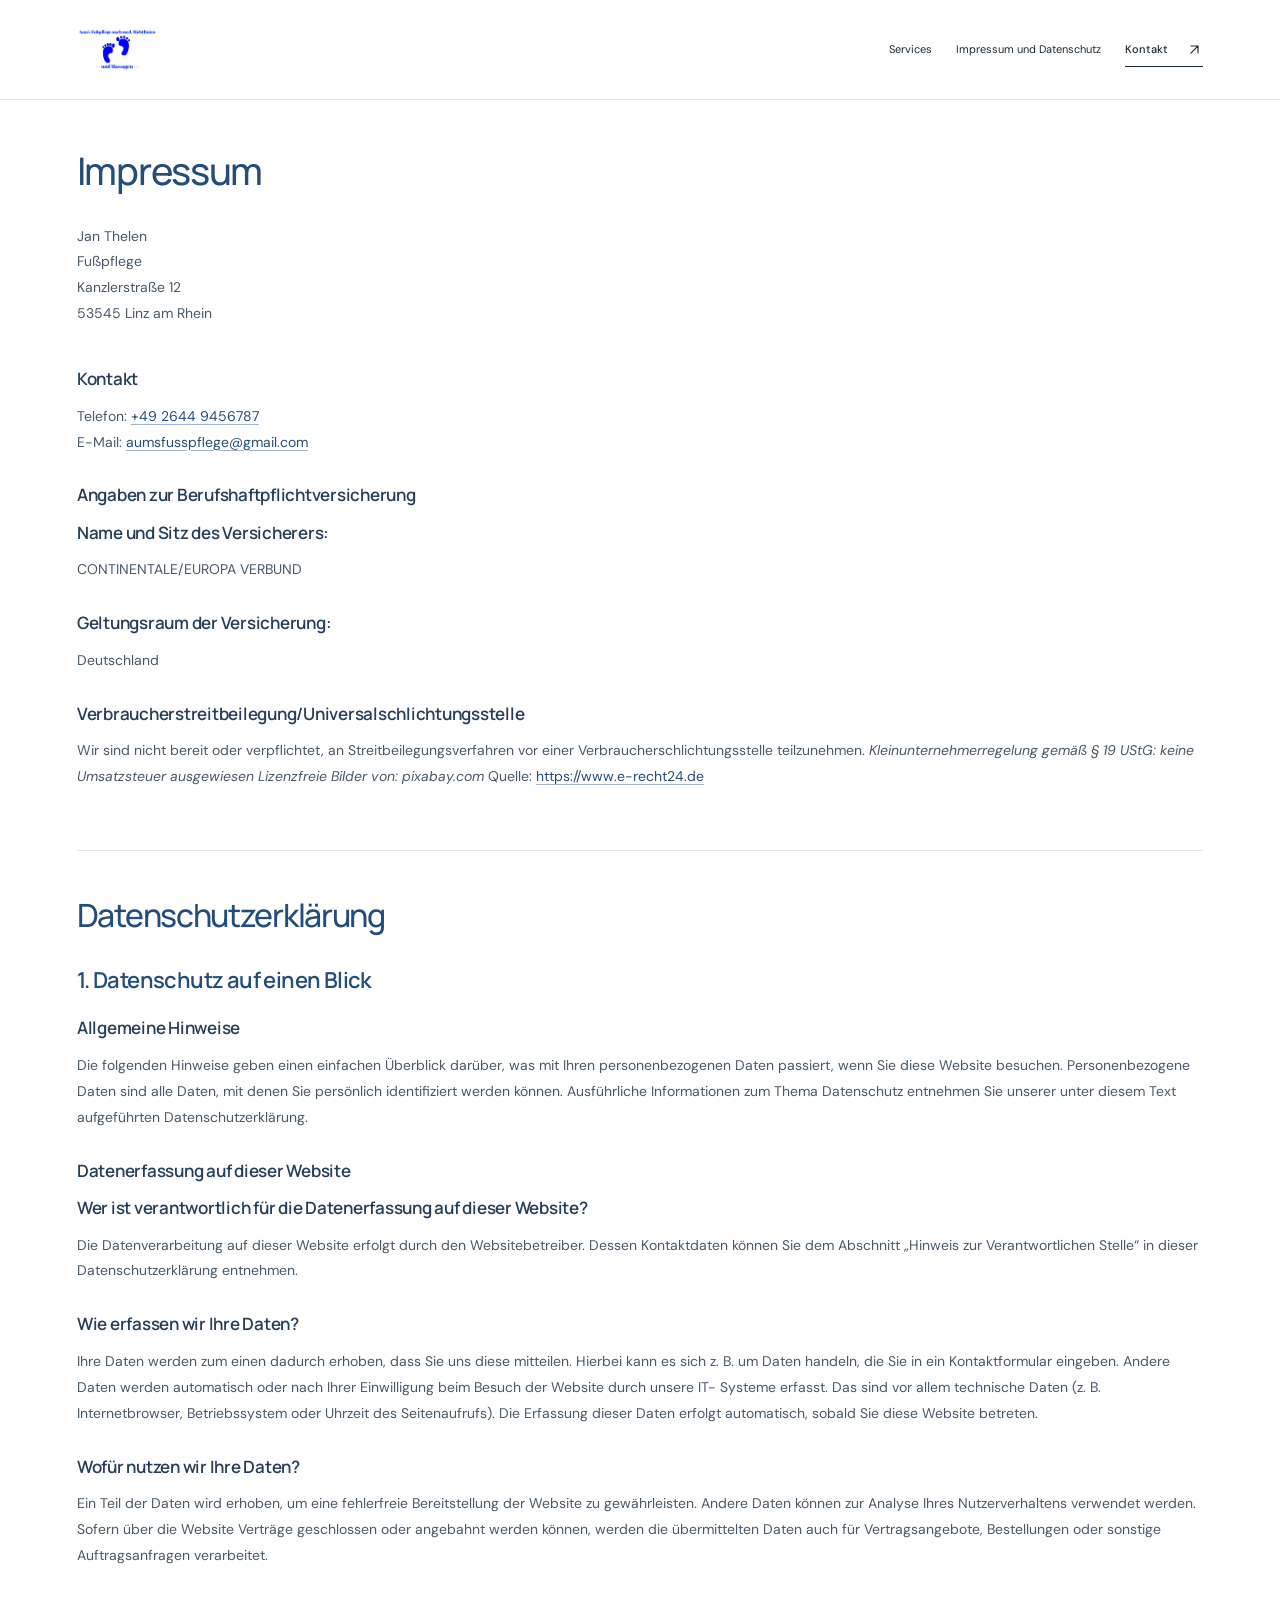
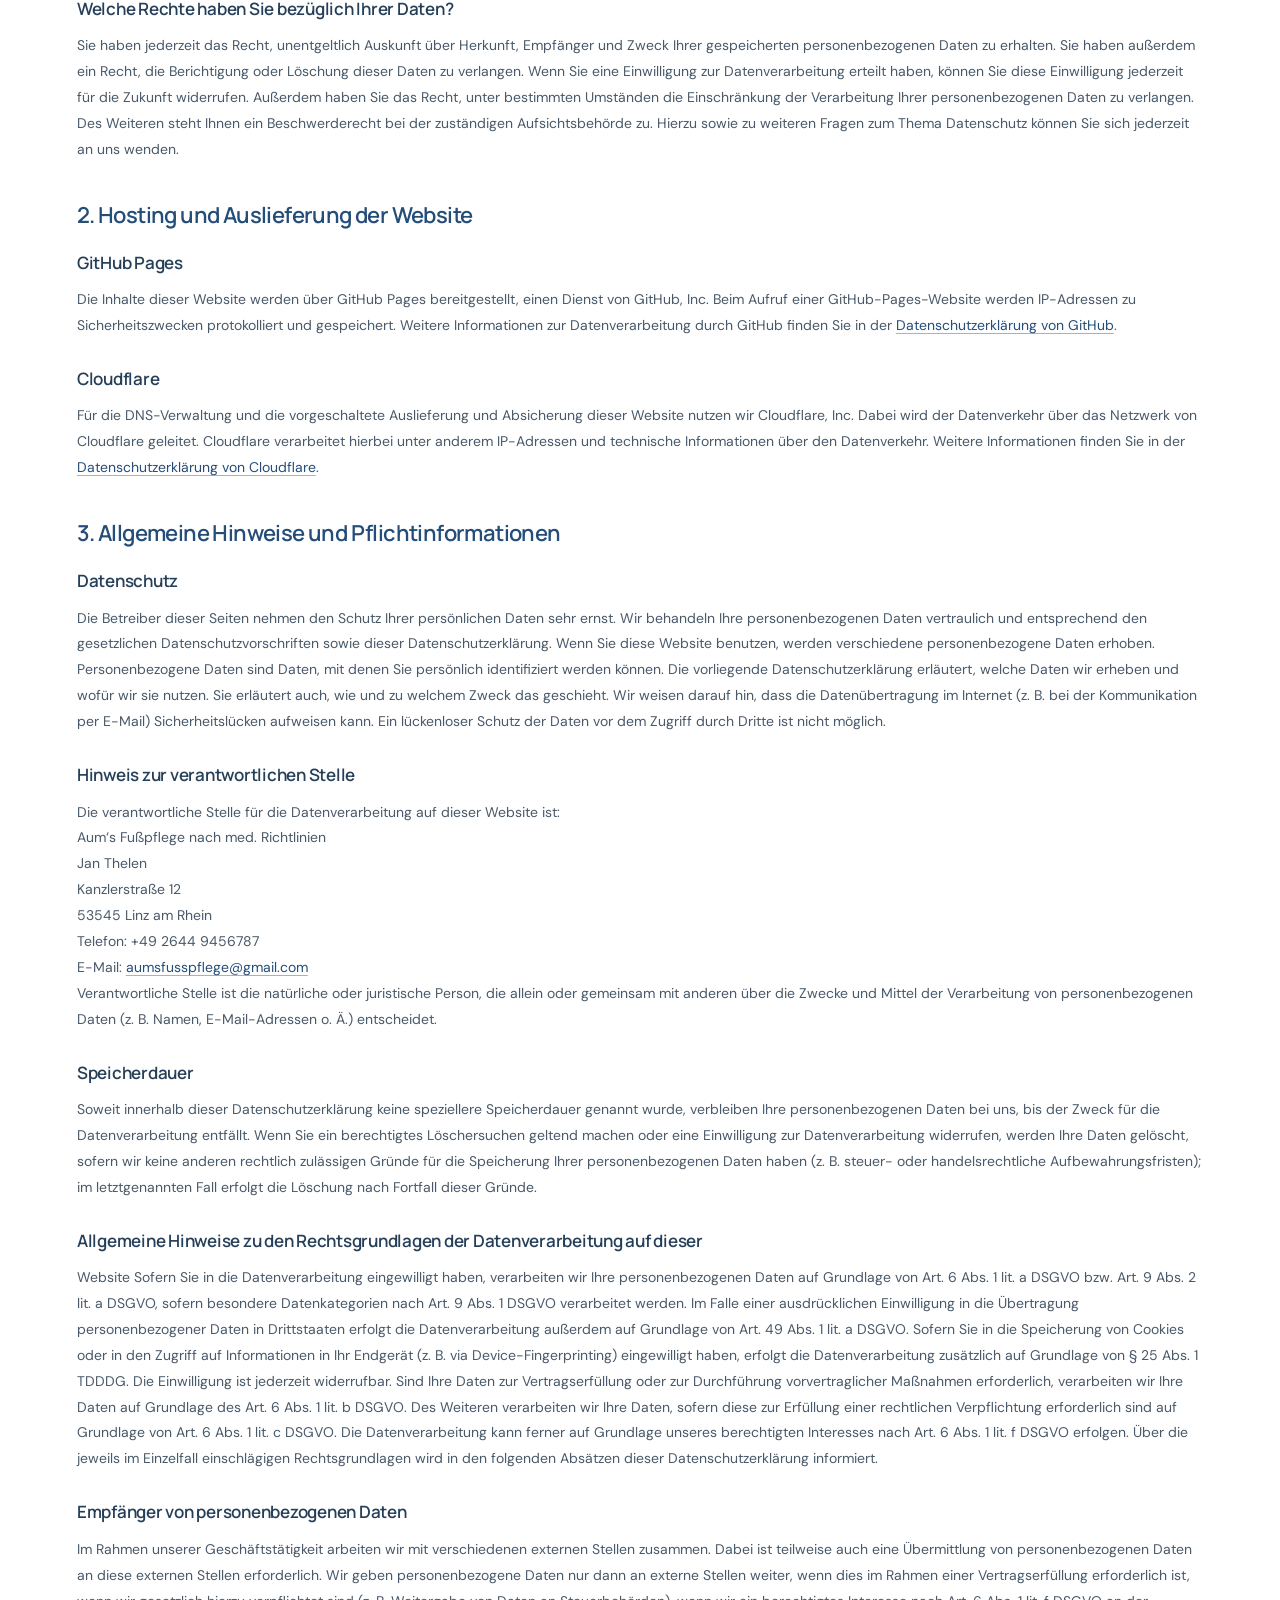
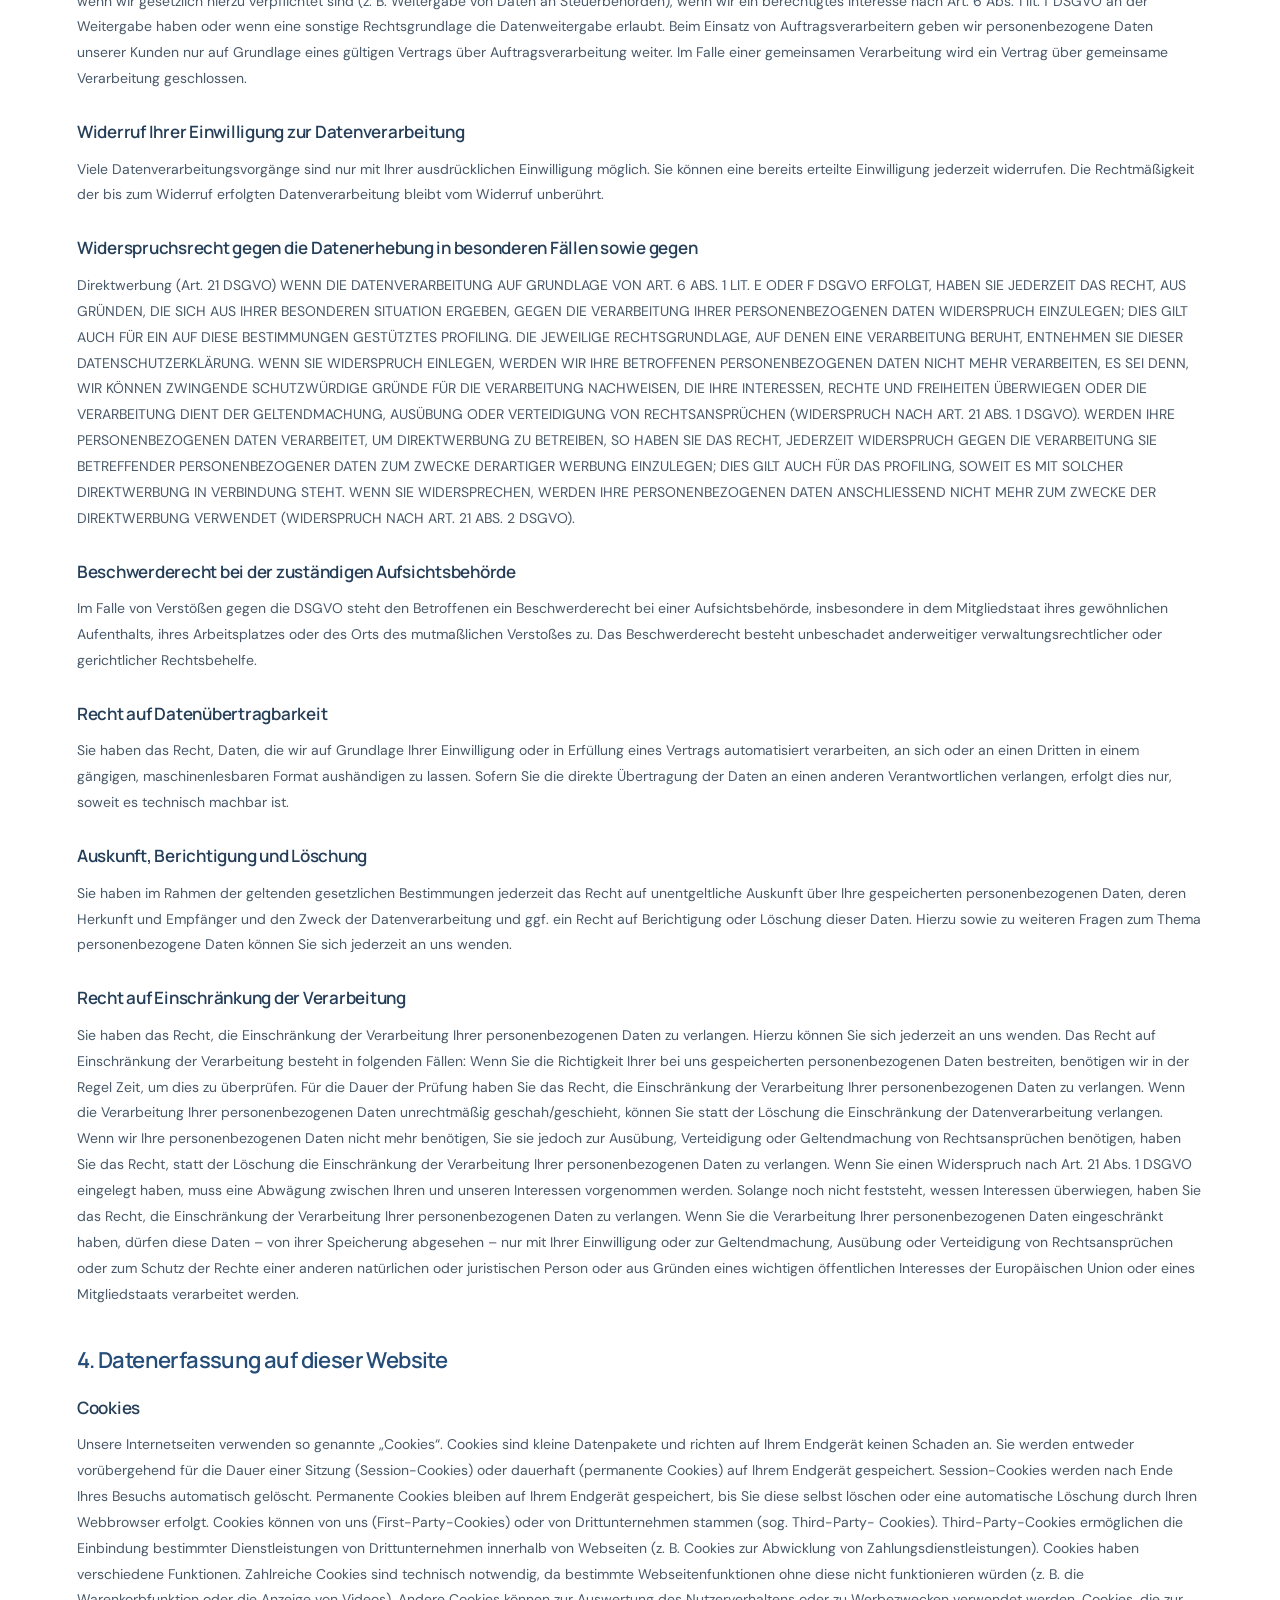
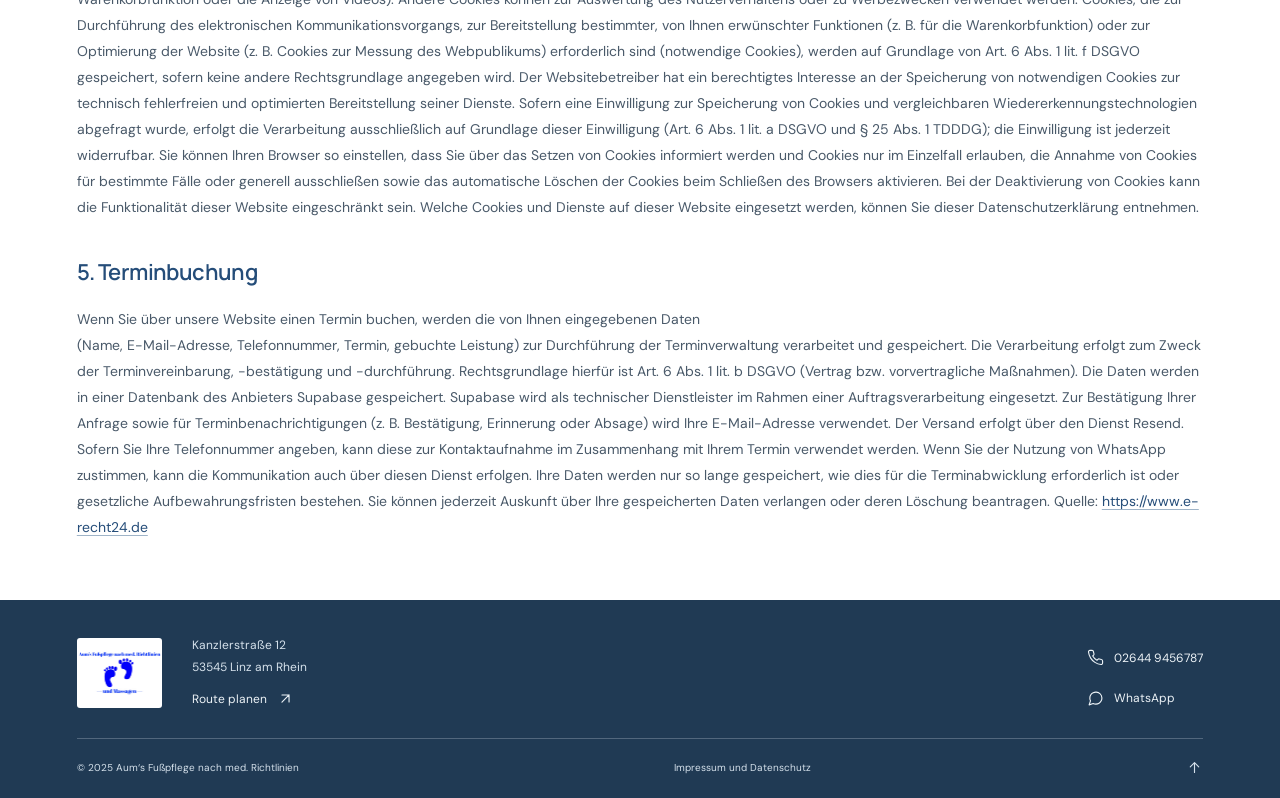
==== commit 34229853: "update" ====
--- a/impressum-und-datenschutz.html
+++ b/impressum-und-datenschutz.html
@@ -1,92 +1,26 @@
-<!DOCTYPE html><html lang="en" class="__variable_027faa __className_027faa" data-sentry-element="Html" data-sentry-component="SoloDocument" data-sentry-source-file="_document.tsx"><head data-sentry-element="Head" data-sentry-source-file="_document.tsx"><meta charSet="UTF-8" data-sentry-element="meta" data-sentry-source-file="_app.tsx" data-next-head=""><meta name="viewport" content="width=device-width, initial-scale=1.0, maximum-scale=1.0,user-scalable=0" data-sentry-element="meta" data-sentry-source-file="_app.tsx" data-next-head=""><meta name="format-detection" content="telephone=no, email=no, address=no, date=no" data-sentry-element="meta" data-sentry-source-file="_app.tsx" data-next-head=""><meta name="msapplication-config" content="/browserconfig.xml" data-sentry-element="meta" data-sentry-source-file="_app.tsx" data-next-head=""><link rel="icon" type="image/jpeg" href="images/4e678689-d719-4f2b-bc52-80277a99721d.jpeg"><meta name="theme-color" content="#ffffff" data-sentry-element="meta" data-sentry-source-file="_app.tsx" data-next-head=""><title data-next-head="">Impressum und Datenschutz - Aum‘s Fußpflege nach med. Richtlinien </title><meta name="description" content="Erleben Sie professionelle Fußpflege nach medizinischen Richtlinien in Linz am Rhein. Bei Aum’s Fußpflege verbinden wir Gesundheit und wohltuender Massage für Ihre Füße. Besuchen Sie uns in der Kanzlerstraße 12 , 53545 Linz am Rhein und gönnen Sie Ihren Füßen die beste Pflege." data-sentry-element="meta" data-sentry-source-file="PublishedWebsiteView.tsx" data-next-head=""><meta name="keywords" content="foot, bath, massage, nail, care" data-sentry-element="meta" data-sentry-source-file="PublishedWebsiteView.tsx" data-next-head=""><meta name="author" content="Aum‘s Fußpflege nach med. Richtlinien " data-sentry-element="meta" data-sentry-source-file="PublishedWebsiteView.tsx" data-next-head=""><meta name="copyright" content="Aum‘s Fußpflege nach med. Richtlinien " data-sentry-element="meta" data-sentry-source-file="PublishedWebsiteView.tsx" data-next-head=""><meta name="application-name" content="Aum‘s Fußpflege nach med. Richtlinien " data-sentry-element="meta" data-sentry-source-file="PublishedWebsiteView.tsx" data-next-head=""><meta property="og:title" content="Impressum und Datenschutz - Aum‘s Fußpflege nach med. Richtlinien " data-sentry-element="meta" data-sentry-source-file="PublishedWebsiteView.tsx" data-next-head=""><meta property="og:type" content="website" data-sentry-element="meta" data-sentry-source-file="PublishedWebsiteView.tsx" data-next-head=""><meta property="og:image" content="images/1b9d1a15-6afd-4c18-9489-a57f056f66ef.jpeg" data-next-head=""><meta property="og:image:width" content="1200" data-next-head=""><meta property="og:image:height" content="630" data-next-head=""><meta property="og:url" content="https://aumsfusspflege.de/impressum-und-datenschutz" data-sentry-element="meta" data-sentry-source-file="PublishedWebsiteView.tsx" data-next-head=""><meta property="og:description" content="Erleben Sie professionelle Fußpflege nach medizinischen Richtlinien in Linz am Rhein. Bei Aum’s Fußpflege verbinden wir Gesundheit und wohltuender Massage für Ihre Füße. Besuchen Sie uns in der Kanzlerstraße 12 , 53545 Linz am Rhein und gönnen Sie Ihren Füßen die beste Pflege." data-sentry-element="meta" data-sentry-source-file="PublishedWebsiteView.tsx" data-next-head=""><meta name="twitter:card" content="summary" data-sentry-element="meta" data-sentry-source-file="PublishedWebsiteView.tsx" data-next-head=""><meta name="twitter:title" content="Impressum und Datenschutz - Aum‘s Fußpflege nach med. Richtlinien " data-sentry-element="meta" data-sentry-source-file="PublishedWebsiteView.tsx" data-next-head=""><meta name="twitter:description" content="Erleben Sie professionelle Fußpflege nach medizinischen Richtlinien in Linz am Rhein. Bei Aum’s Fußpflege verbinden wir Gesundheit und wohltuender Massage für Ihre Füße. Besuchen Sie uns in der Kanzlerstraße 12 , 53545 Linz am Rhein und gönnen Sie Ihren Füßen die beste Pflege." data-sentry-element="meta" data-sentry-source-file="PublishedWebsiteView.tsx" data-next-head=""><meta name="twitter:image" content="images/1b9d1a15-6afd-4c18-9489-a57f056f66ef.jpeg" data-next-head=""><link rel="canonical" href="https://aumsfusspflege.de/impressum-und-datenschutz" data-next-head=""><meta name="sentry-trace" content="0b58f72c8fef45079e8ba07318ba1f0c-96309d60cd486e77-0"><meta name="baggage" content="sentry-org_id=1069899,sentry-environment=production,sentry-release=72a904f8e49ec4fa970ff23d2448338fa02a5cfe,sentry-public_key=cd4458f5a980b6231c02c1bb09eaa7d2,sentry-trace_id=0b58f72c8fef45079e8ba07318ba1f0c,sentry-sample_rand=0.5336239420977718,sentry-sample_rate=0"><style rel="preload" id="typestyle-target">.f12qcd1y{font-size:14px;line-height:1.5em}.f1m0a0d0{font-size:16px;line-height:1.5em}.ftgg2kx{font-size:20px;line-height:1.5em}.fk0grf2{bottom:0;left:0;position:absolute;right:0;top:0}.f8obqgr,.f8obqgr > .row > .col{padding:0}.f8obqgr > .row{margin:0}.fkhz08q{display:flex;flex-direction:column}.fddsvlq{align-items:center;display:flex}.f1hf8rho{display:flex;justify-content:flex-end}.fdlhgou{flex:1;max-width:unset}.fnvt2df,.fnvt2df .row, .col{display:flex}@media (max-width: 575.9999px){.fom2f23 .container{max-width:100% !important}}@media (min-width: 576px) and (max-width: 767.99999px){.fom2f23 .container{max-width:576px !important}}@media (min-width: 768px) and (max-width: 991.99999px){.fom2f23 .container{max-width:768px !important}}@media (min-width: 992px) and (max-width: 1199.99999px){.fom2f23 .container{max-width:992px !important}}@media (min-width: 1200px) and (max-width: 1399.99999px){.fom2f23 .container{max-width:1200px !important}}@media (min-width: 1400px){.fom2f23 .container{max-width:1400px !important}}.fehdsxy{border:solid;border-bottom:solid;border-bottom-color:#cfcfd8;border-color:#cfcfd8;border-radius:4px;border-top:solid;border-top-color:#cfcfd8;border-width:1px;font-size:16px;line-height:18px;padding:12px;resize:none;width:100%}.fehdsxy.form-control.is-invalid{background-image:url(img/alert.svg);background-size:auto;border-color:#cfcfd8}.fehdsxy.form-control-plaintext ~ label, .fehdsxy:focus ~ label, .fehdsxy:not(:placeholder-shown) ~ label, .fehdsxy.form-select ~ label{opacity:0.7 !important}.tooltip{--bs-tooltip-bg:#32313c;--bs-tooltip-border-radius:4px;--bs-tooltip-color:#ffffff;--bs-tooltip-padding-x:10px;--bs-tooltip-padding-y:5px;margin-block:8px !important;opacity:1 !important}.tooltip-inner{border:none;box-shadow:0px 2px 5px 0px rgba(0, 0, 0, 0.20), 0px 0px 1px 0px rgba(0, 0, 0, 0.20);font-size:13px;font-weight:500;line-height:18px;outline:none}h1, h2, h3, h4{color:#15141a;font-feature-settings:'ss03' on, 'cv02' on, 'cv01' on, 'cv08' on;font-style:bold;font-weight:700;margin-bottom:0}h1{font-size:42px;line-height:48px}h2{font-size:32px;line-height:40px}h3{font-size:28px;line-height:32px}h4{font-size:18px;line-height:24px}.f1bjli4c{color:#15141a;font-feature-settings:'ss03' on, 'cv02' on, 'cv01' on, 'cv08' on;font-size:13px;font-style:normal;font-weight:600;line-height:18px}.fg31md0{color:#15141a;font-feature-settings:'ss03' on, 'cv02' on, 'cv01' on, 'cv08' on;font-size:16px;font-style:normal;font-weight:400;line-height:24px}.fowuwzi{color:#15141a;font-feature-settings:'ss03' on, 'cv02' on, 'cv01' on, 'cv08' on;font-size:13px;font-style:normal;font-weight:400;line-height:18px}.f1nt9xga{color:#15141a;font-family:var(--font-metropolis, Helvetica, Arial, sans-serif);font-feature-settings:'ss03' on, 'cv02' on, 'cv01' on, 'cv08' on;font-size:13px;font-style:normal;font-weight:400;line-height:18px}.fh04hbo{color:#15141a;font-family:var(--font-metropolis, Helvetica, Arial, sans-serif);font-feature-settings:'ss03' on, 'cv02' on, 'cv01' on, 'cv08' on;font-size:24px;font-style:normal;font-weight:600;line-height:32px}.f12vz2yn{color:#15141a;font-feature-settings:'ss03' on, 'cv02' on, 'cv01' on, 'cv08' on;font-size:13px;font-style:normal;font-weight:500;line-height:18px}.f1pipo3h{color:#15141a;font-feature-settings:'ss03' on, 'cv02' on, 'cv01' on, 'cv08' on;font-size:13px;font-style:normal;font-weight:700;line-height:18px}.fy4b41{color:#5b5b66}.fyvanpa{font-size:11px;line-height:16px}.f1f9lquf{color:#15141a;font-feature-settings:'ss03' on, 'cv02' on, 'cv01' on, 'cv08' on;font-size:10px;font-style:normal;font-weight:600;letter-spacing:0.1em;line-height:14px}@keyframes f1viyxtx{0%{opacity:0}100%{opacity:1}}.f10xswa0{animation:f1viyxtx 0.1s ease-in forwards;opacity:0}.f17oebph{background-color:#7542e5;border:none;color:#ffffff;font-weight:500;padding-block:12px;padding-inline:20px}.f17oebph:hover{background-color:#592acb;color:#ffffff}.f17oebph:hover:active,.f17oebph:active{background-color:#45278d !important;color:#ffffff !important}.f17oebph:disabled{background-color:#7542e5;box-shadow:none;color:#ffffff;opacity:0.4}.f17oebph svg{pointer-events:none}.fcfro50{background-color:#7542e5;border:none;color:#ffffffff;padding-block:6px;padding-inline:16px}.fcfro50:hover{background-color:#592acb;color:#ffffffff}.fcfro50:active{background-color:#45278d !important;color:#ffffffff !important}.fcfro50:disabled{background-color:#7542e5;box-shadow:none;color:#ffffffff;opacity:0.4}.f3ctfs{background-color:#f0f0f4;border:none;color:#5b5b66;font-weight:500;padding-block:12px;padding-inline:20px}.f3ctfs:hover{background-color:#e0e0e6;color:#5b5b66}.f3ctfs:hover:active,.f3ctfs:active{background-color:#cfcfd8 !important;color:#5b5b66 !important}.f3ctfs:disabled{background-color:#f0f0f4;box-shadow:none;color:#5b5b66;opacity:0.4}.f3ctfs svg{pointer-events:none}.fj4ad63{background-color:#e22850;border:none;color:#ffffff;font-weight:500;padding-block:12px;padding-inline:20px}.fj4ad63:hover{background-color:#c50042;color:#ffffff}.fj4ad63:hover:active,.fj4ad63:active{background-color:#810220 !important;color:#ffffff !important}.fj4ad63:disabled{background-color:#e22850;box-shadow:none;color:#ffffff;opacity:0.4}.fj4ad63 svg{pointer-events:none}.f71mh57{background-color:#e22850;border:none;color:#ffffffff;padding-block:6px;padding-inline:16px}.f71mh57:hover{background-color:#c50042;color:#ffffffff}.f71mh57:active{background-color:#810220 !important;color:#ffffffff !important}.f71mh57:disabled{background-color:#e22850;box-shadow:none;color:#ffffffff;opacity:0.4}.f8m0u3h{background-color:#f0f0f4;border:none;color:#5b5b66ff;padding-block:6px;padding-inline:16px}.f8m0u3h:hover{background-color:#e0e0e6;color:#5b5b66ff}.f8m0u3h:active{background-color:#cfcfd8 !important;color:#5b5b66ff !important}.f8m0u3h:disabled{background-color:#f0f0f4;box-shadow:none;color:#5b5b66ff;opacity:0.4}.fh1k42u{background-color:#ffd567;border:none;color:#15141ab3;padding-block:6px;padding-inline:16px}.fh1k42u:hover{background-color:#ffbd4f;color:#15141ab3}.fh1k42u:active{background-color:#ffa436 !important;color:#15141ab3 !important}.fh1k42u:disabled{background-color:#fbfbfe;box-shadow:0px 0px 0px 1px rgba(0, 0, 0, 0.12) inset;color:#5b5b66ff;opacity:1}.fvza742{background-color:#f0f0f4;border:none;color:#5b5b66;padding-block:6px;padding-inline:6px}.fvza742:hover{background-color:#f0f0f4;color:#5b5b66}.fvza742:active{background-color:#e0e0e6 !important;color:#5b5b66 !important}.fvza742:disabled{background-color:#f0f0f4;box-shadow:none;color:#5b5b66;opacity:0.4}.f1go1cdu{align-items:center;background-color:transparent;border:none;border-radius:99px;color:#5b5b66;display:flex;justify-content:center;padding:0}.f1go1cdu:hover{background-color:#f0f0f4;color:#5b5b66}.f1go1cdu:active{background-color:#e0e0e6 !important;color:#5b5b66 !important}.f1go1cdu:disabled{background-color:transparent;box-shadow:none;color:#5b5b66;opacity:0.4}.fwx468p{background-color:transparent;border:2px solid;border-color:#7542e5;color:#7542e5;font-weight:500;padding-block:12px;padding-inline:20px}.fwx468p:hover{background-color:#592acb;border:2px solid;border-color:#592acb;color:#ffffff}.fwx468p:hover:active,.fwx468p:active{background-color:#45278d !important;color:#7542e5 !important}.fwx468p:disabled{background-color:#7542e5;box-shadow:none;color:#7542e5;opacity:0.4}.fwx468p svg{pointer-events:none}.f1xvmw9j{border-radius:4px}.f1xvmw9j .btn{border:none !important;margin:0px !important}.f1x2efpt{background-color:#f0f0f4;height:32px;width:48px}.f1x2efpt.active{background-color:#7542e5;color:#ffffff}.f1x2efpt:hover:not(.active){background-color:#e0e0e6;color:#5b5b66}.fm2femi{background-color:#fbfbfe;color:#5b5b66;height:32px;width:48px}.fm2femi.active{background-color:#e0e0e6;color:#32313c}.fm2femi:hover:not(.active){background-color:#f0f0f4;color:#5b5b66}.f1loj3rz{background-color:transparent !important;border:none;color:#7542e5;cursor:pointer;font-weight:500;padding:0}.f1loj3rz:hover, .f1loj3rz:focus-visible{color:#15141a}.f1loj3rz:active{color:#15141a !important}.f1loj3rz.disabled{color:#5b5b66 !important}.f1tgo88n{background-color:transparent !important;border:none;color:#5b5b66;cursor:pointer;font-weight:500;padding:0}.f1tgo88n:hover, .f1tgo88n:focus-visible{color:#15141a}.f1tgo88n:active{color:#15141a !important}.f1tgo88n.disabled{color:#8f8f9e !important}.f1gjylx1{background-color:transparent !important;border:none;cursor:pointer;padding:0}.f1gjylx1:hover,.f1gjylx1.disabled{color:#5b5b66 !important}.f184aata{background-color:transparent !important;border:none;color:#ffffff !important;cursor:pointer;padding:0}.f184aata:hover{color:#e0e0e6 !important}.f184aata.disabled{color:#5b5b66 !important}html, body{box-sizing:border-box;font-size:16px;font-style:normal;font-weight:400;height:100vh;line-height:18px;margin:0;overflow-y:hidden;padding:0}html, body #__next{display:flex;flex-direction:column;font-size:13px;height:100vh}a, a:hover{color:inherit}.fx7nows{color:#7542e5;font-weight:500;text-decoration:none}.fx7nows:hover{color:#7542e5;cursor:pointer}.fbolhy3{background-color:transparent;border:none;color:#7542e5;font-weight:500;line-height:inherit;margin:0;padding:0;text-decoration:none}.fbolhy3:hover{background-color:transparent;color:#592acb}.fbolhy3:active{background-color:transparent !important;color:#5b5b66 !important}.fgzydrc{color:#7542e5;text-decoration:underline}.fgzydrc:hover{cursor:pointer;text-decoration:none}.fo5f5t9{color:#7542e5;text-decoration:underline}.fo5f5t9:hover{color:#15141a !important;cursor:pointer;text-decoration:underline}.f1mniyiz{list-style:none;margin-block-end:0;margin-block-start:0;padding-inline-start:0}.f14ckmmr{position:relative;z-index:1080}.f1aqf3sg{border-radius:6px;max-width:220px;padding:16px;text-align:left;width:220px}.f1aqf3sg *{color:#ffffff !important}.f1k47lwi{border-top:1px solid #ffffff;margin-bottom:8px;margin-top:8px;opacity:0.2}.f1fpj0aj a{pointer-events:none}.f1884f9d td > p:first-child, .f1884f9d th > p:first-child{margin-top:0}.f1884f9d td > p:last-child, .f1884f9d th > p:last-child{margin-bottom:0}.fcu3suo{bottom:0;display:flex;justify-content:center;left:0;pointer-events:none;position:fixed;width:100%;z-index:10}.fdp2y1p{min-width:60%}.fdp2y1p p{margin-bottom:0}.f1901vew{display:flex;flex-wrap:wrap;gap:16px;width:100%}.f1901vew .btn{flex-grow:1}.fm3p0aw{scroll-margin-top:var(--sticky-header-height, 0px)}.f1qftqcq{align-items:center;gap:48px;justify-content:center;margin-inline:0}.fojij6o{gap:32px}.fs89ngr{overflow:hidden;text-overflow:ellipsis;white-space:nowrap}.fqx0517{flex-shrink:0;margin-inline:8px}.f12pqfkx{flex-shrink:1;min-width:0}.fcdpsbx{margin-bottom:24px}.f8jndik{opacity:0.4}.fbsw1f4 h2{margin-bottom:32px}.f1d2h93a{width:fit-content}.f1v9lt4v{margin-top:16px;text-align:center}.f10njpuy{margin-top:72px}.f1o1p964{margin-bottom:16px}.f99wagv .content{align-content:stretch;display:flex;flex-direction:row;max-height:480px;min-height:300px;padding-block:8px}.f99wagv .content .carousel-container{display:flex;flex-direction:column;justify-content:center;margin:0;padding:0}.f99wagv .content .carousel-container .carousel-item.active, .carousel-item-start, .carousel-item-end, .carousel-item-next, .carousel-item-prev{display:flex}.f99wagv .carousel-item{transition:transform 1.2s ease-in-out, opacity 0s}.f99wagv .carousel-inner{display:flex;height:100%}.f99wagv .carousel-review{background-position:center;background-repeat:no-repeat;background-size:cover;display:flex;flex-direction:column;justify-content:center;margin-inline:auto;padding-inline:24px;position:relative;text-align:center}.f99wagv .author-info{font-weight:600;margin-top:16px}.f99wagv .chev-btn{cursor:pointer;display:flex;flex-direction:column;justify-content:center;width:24px}.f99wagv .button-placeholder{width:24px}.f99wagv .next-btn{transform:rotate(180deg)}.f99wagv .page-indicator{align-items:center;display:flex;flex-direction:row;justify-content:center;min-width:96px}.f14z0jsa{margin-bottom:32px}.f1g4dn0{justify-content:center;margin-bottom:16px}.fwfqocn{height:24px;width:24px}.f1nq0oqd:hover{opacity:0.7}.f14icp2y{column-gap:24px;display:flex;flex-direction:column;padding-bottom:24px;row-gap:24px}@media (min-width: 768px){.f14icp2y{flex-direction:row}}.f1827nuz{font-weight:500;line-height:1.5em;padding:0}.f1p0cgam{margin-bottom:48px}@media (min-width: 768px){.f1p0cgam{margin-bottom:0}}.f1fbucww{margin-bottom:24px}@media (min-width: 768px){.f1fbucww{margin-bottom:48px}}.f1vaphum{padding-block:48px}@media (min-width: 768px){.f1vaphum{padding-block:0}}.fd1b9fq{margin-block:0;width:100%}.f6tinqi{margin-inline:auto}.f1v7t2u4{aspect-ratio:1.3333333333333333}.f13rwjj3{aspect-ratio:0.75}.fyzv02a{aspect-ratio:1}.ficfct8{aspect-ratio:1.7777777777777777}.f2h6oba .carousel-inner{border-radius:4px}.f2h6oba .carousel-item{transition:transform 1.2s ease-in-out, opacity 0s}.f2h6oba .carousel-image{cursor:pointer;margin:auto;position:relative}.f2h6oba .carousel-image .carousel-caption{background-color:rgba(0, 0, 0, 0.6);border-radius:4px}.f2h6oba .chev-btn{cursor:pointer;display:flex;flex-direction:column;justify-content:center;pointer-events:auto;width:24px}.f2h6oba .page-indicator{align-items:center;display:flex;flex-direction:row;justify-content:center;min-width:96px}.f2h6oba .next-btn{transform:rotate(180deg)}.fhcfrr1{display:flex;flex-direction:row;flex-wrap:wrap}.fhcfrr1, .fhcfrr1 .row, .fhcfrr1 .col{padding:0}.fhcfrr1 .gallery-item{aspect-ratio:1.3333333333333333;background-clip:content-box;background-repeat:no-repeat;background-size:cover;padding:4px}.fhcfrr1 .gallery-item .img-container{position:relative}.fhcfrr1 .gallery-item .img-container::after{bottom:0;content:'';left:0;position:absolute;right:0;top:0}.fhcfrr1 .gallery-item .img-container:hover::after{background-color:rgba(0, 0, 0, 0.15)}.fhcfrr1 .gallery-item-in-safari{aspect-ratio:unset !important}.fhcfrr1 .hidden{height:0;visibility:collapse;width:0}@media (min-width: 992px){}.f17y4uf2{-ms-filter:blur(10px);-webkit-filter:blur(10px);filter:blur(10px);overflow:hidden;transform:scale(1.15)}.fugk5n4{transform:scale(1.05)}.f1ttgj8s{align-items:center;justify-content:center;margin-inline:0;row-gap:24px}.f1ttgj8s .btn-lg{margin-bottom:16px;margin-top:12px}.f1pjpune{-ms-filter:blur(10px);-webkit-filter:blur(10px);filter:blur(10px);overflow:hidden;transform:scale(1.15);z-index:-1}@media (max-width: 992px){.fhaqf3p{display:none}}.f1xp2jyw{display:none;overflow:hidden;position:relative}@media (max-width: 992px){.f1xp2jyw{aspect-ratio:16 / 9;display:block;width:100%}}.f1966il8{align-items:center;display:flex;flex-wrap:nowrap;justify-content:flex-start;overflow:visible;white-space:nowrap}.fe1ccbi{align-items:center;display:flex;min-height:72px;padding-block:12px !important;position:relative}.fbvdum{margin-block:0;margin-left:calc((-100vw + 100%) / 2);margin-right:calc((-100vw + 100%) / 2);min-width:100vw}@keyframes f16qy5mw{from{opacity:0;transform:translateY(-100%)}to{opacity:1;transform:translateY(0px)}}.f13sg7dk{align-items:center;display:flex;justify-content:space-between;min-height:48px;width:100%}.f1n6mt4g{align-items:center;display:flex;min-height:48px;width:100%}.fgydppl{display:flex;flex-direction:column;width:100%}.f1kwfio1{display:flex;justify-content:center;width:100%}.f1kwfio1 .nav-link{padding-block:4px}.f1kwfio1 .nav-link-list{flex-wrap:wrap;justify-content:center;white-space:normal}.fayg007{align-items:center;display:flex;flex:1;justify-content:flex-end}.fpi8fx3 h2,.fpi8fx3 .description{margin-bottom:12px}.f4eheno{align-items:stretch;display:flex;flex-direction:row;height:56px;justify-content:center;width:100%}.f4eheno .form-floating{width:100%}.f4eheno input{padding-block:16px;padding-left:14px;width:100%}@media (min-width: 576px){.f4eheno .form-floating{width:unset}.f4eheno input{width:384px}}.f15o5ico{padding-left:8px}.f8j8id1{height:56px;padding-block:12px !important;padding-inline:12px !important;width:56px}.f8j8id1 svg{vertical-align:unset}.f8j8id1 img{height:24px;width:24px}.f96or0t{width:100%}.fixr2lp{align-items:center;justify-content:center;margin-inline:0;row-gap:48px}.f1dlmh1s{align-items:center;font-size:32px;line-height:40px}.f9a13de{align-items:center}.f1ld4zys{align-items:center;font-size:16px;line-height:24px}.f1r530z1{margin-block:24px}@media (min-width: 768px){.f1r530z1{margin-bottom:16px}}.fm26nq4{align-items:center;background:transparent;border:none;color:inherit;cursor:pointer;display:inline-flex;justify-content:center;padding:0;pointer-events:auto;position:relative;transition:opacity 0.15s ease;z-index:2}.fm26nq4:disabled{cursor:default;opacity:0.35}.fm26nq4:hover:not(:disabled), .fm26nq4:focus-visible{opacity:0.7}.f18oh0sx svg{display:block;height:48px;width:48px}.f1ljvuex{border:1.5px solid rgba(9, 9, 11, 0.2);border-radius:8px;height:40px;width:56px}.f1ljvuex svg{display:block;height:24px;width:24px}.f1qpx568 svg{transform:rotate(180deg)}.f1f4ffwn{color:#fff}.f17fla1w{display:flex;justify-content:center;margin-top:16px}.faowcuh{overflow:hidden}.favster{display:flex;transition:transform 0.3s ease}@media (prefers-reduced-motion: reduce){.favster{transition:none}}.f6cv39y{align-items:center;display:flex;flex:0 0 20px;height:20px;justify-content:center}.f1msbdn1{border-color:#000;border-radius:50%;border-style:solid;border-width:2px;box-sizing:border-box;cursor:pointer;height:8px;padding:0;pointer-events:auto;transform-origin:center;transition:transform 0.3s ease, background-color 0.3s ease;width:8px}@media (prefers-reduced-motion: reduce){.f1msbdn1{transition:none}}.ffjrjbg{background-color:#000;transform:scale(1.5)}.f1mgyl9u{position:relative}.f1pz4f28{align-items:center;display:flex;gap:24px;justify-content:center;margin-top:16px}.f1pz4f28 > div{margin-top:0}.ffeao55{display:flex;flex:1 1 0%;min-width:0;overflow-x:auto;padding-bottom:8px;scroll-snap-type:x mandatory;scrollbar-width:none}.ffeao55::-webkit-scrollbar{display:none}.fa6yfx9{display:flex;flex:0 0 100%;justify-content:center;scroll-snap-align:start}.f37rjwb{left:12px;position:absolute;top:calc(50% - 20px);z-index:2}.f1q627z4{position:absolute;right:12px;top:calc(50% - 20px);z-index:2}.f84fk8t{box-sizing:border-box;display:flex;flex-direction:column;flex-grow:1;row-gap:24px;width:100%}.f1konfi9{display:flex;flex-direction:column;row-gap:12px}.fl8qkup{margin:0}.f1f45za8{margin-bottom:38px}.fsgs3wg{justify-content:flex-end}.femookj{margin-bottom:8px;margin-top:32px}.fxstmmp{height:220px;padding-bottom:0 !important;width:220px}@media (max-width: 575.9999px){.fxstmmp{height:200px;width:200px}}.f9gn5u{height:220px;padding-bottom:0 !important;width:220px}@media (min-width: 576px){.f9gn5u{height:360px;width:360px}}.f383ewl{height:165px;padding-bottom:0 !important;width:220px}@media (max-width: 575.9999px){.f383ewl{height:150px;width:200px}}.f1ptlizk{height:165px;padding-bottom:0 !important;width:220px}@media (min-width: 576px){.f1ptlizk{height:270px;width:360px}}.f1otqxop{margin-top:24px}.f18ghtz9{aspect-ratio:16/9;border:none;display:block;height:auto;width:100%}.fongqhf{aspect-ratio:16 / 9;background-color:#000;border:none;cursor:pointer;display:block;overflow:hidden;padding:0;position:relative;width:100%}.fvyakyi{display:block;height:100%;object-fit:cover;width:100%}.f1i06xya{align-items:center;background-color:rgba(0, 0, 0, 0.7);border-radius:8px;display:flex;height:48px;justify-content:center;left:50%;position:absolute;top:50%;transform:translate(-50%, -50%);transition:background-color 0.2s;width:68px}button:hover .f1i06xya{background-color:rgba(0, 0, 0, 0.9)}.faomike{color:#fff;height:32px;width:32px}.f1px892k{display:block;margin:16px 0}.f1dtfscn{max-width:100%;width:100%}.fgsql5j{align-items:center;aspect-ratio:16 / 9;background-color:#f5f5f5;border:2px dashed #ccc;color:#999;display:flex;font-size:14px;justify-content:center;width:100%}.f1tmaw1r{align-items:center;justify-content:center;margin-inline:0}.f1tmaw1r .video-items-container{display:flex;flex-direction:column;row-gap:32px}.f1tmaw1r .missing-video{align-items:center;aspect-ratio:16/9;background-color:#f5f5f5;display:flex;height:auto;justify-content:center;width:100%}.f1tmaw1r .text-content{display:flex;flex-direction:column;margin-bottom:16px;margin-top:32px;row-gap:16px}.f1tmaw1r .text-content p{margin-bottom:0}.f1tmaw1r .title{margin-bottom:32px}.f1cgep9t{background-image:url(img/small-spinner--white.gif);background-position:center;background-repeat:no-repeat;background-size:20px 20px;inset:0;position:absolute}.f1lro06z{background-image:url(img/small-spinner--violet.gif);background-position:center;background-repeat:no-repeat;background-size:20px 20px;inset:0;position:absolute}.f1v8dz0u{color:#f0f0f4;margin-block:16px;opacity:1}.f1ox1kfs{align-items:center;box-sizing:content-box;display:flex;margin:0;overflow:hidden;padding:16px}.f1ox1kfs .modal-content{border:0;border-radius:8px;border-width:0;box-shadow:0px 9px 18px 0px rgba(0, 0, 0, 0.28), 0px 0px 1px 0px rgba(0, 0, 0, 0.30);outline:none;padding:24px}.f1ox1kfs .modal-body{overflow:hidden;padding:0;text-align:center}.f1ox1kfs .modal-backdrop .show{opacity:0.16 !important}@media (min-width: 576px){.f1ox1kfs{margin:auto;max-width:460px;padding-inline:24px}}.f1179r3r{display:flex;flex-direction:column;justify-content:center;padding-bottom:28px;padding-inline:8px;padding-top:8px;row-gap:16px}.fd07j12{font-size:18px !important;line-height:24px !important}.fhmv0fm{color:#32313c}.fy68mk3{height:32px;margin-inline:auto;width:32px}.fccervo{column-gap:10px;display:flex;row-gap:8px;width:100%}.fjrvsch{height:32px;padding-inline:auto;width:100%}.f1f1ygnm{display:flex}.f18iqi43{--bs-modal-width:558px}.fdtzhvb{--bs-modal-width:100%}.f1c2m1bt{padding:0 !important}.f11iw19c{color:#15141a;display:flex;font-family:var(--font-metropolis, Helvetica, Arial, sans-serif);font-size:18px;font-weight:600;justify-content:space-between;line-height:24px;padding:24px}.f11iw19c svg{cursor:pointer}.fpbihkk{display:flex;flex-direction:column;padding:0 24px 24px 24px}.f1e8lhs7{height:20px;width:20px}.fu6vh5b{list-style-type:none;margin:0;padding:0;padding-left:6px}.fwyx1g{color:#32313c;font-size:14px;font-weight:400;padding-bottom:6px;padding-left:12px;position:relative}.fwyx1g::before{color:#32313c;content:"•";left:0;position:absolute}.f1hdxxe8{background-color:transparent;bottom:40px;display:flex;flex-direction:column-reverse;position:fixed;right:32px;row-gap:8px;z-index:20000}.f6f7l1u{bottom:160px;left:50%;right:unset;transform:translateX(-50%)}.f1mebel9{align-content:center;align-items:center;background-color:#2b2a33;border-radius:4px;box-shadow:0px 9px 18px 0px rgba(0, 0, 0, 0.28), 0px 0px 1px 0px rgba(0, 0, 0, 0.30);color:#ffffff;column-gap:40px;display:flex;flex-direction:row;justify-content:space-between;justify-items:center;min-height:48px;min-width:290px;opacity:1;padding:16px;padding-bottom:14px;padding-top:14px}.f11vztwh{align-items:center;column-gap:8px;display:flex;justify-content:flex-start}.f11vztwh .icon{display:flex}.f1j0fe1v{align-items:flex-start}.f1cvslgw{display:flex;flex-direction:column;row-gap:2px}.fq8f2l1{box-sizing:content-box;color:#ffffff;line-height:20px;white-space:pre-line}.fh6vhdb{color:#cfcfd8;font-weight:400;line-height:20px;word-break:break-all}.f16c6rax{align-items:center;column-gap:12px;display:flex}.fqzzwzb{align-items:center;border-radius:4px;column-gap:6px;cursor:pointer;display:inline-flex;justify-content:center;text-decoration:none;white-space:nowrap}.fqzzwzb:hover{text-decoration:none}.fqzzwzb:focus-visible{outline:2px solid #ffffff;outline-offset:1px}.fqzzwzb .action-icon{display:inline-flex}.fqzzwzb .action-icon svg{height:18px;width:18px}.f7j4qq5{color:#cfcfd8;cursor:pointer}@keyframes firnj9q{from{opacity:0;transform:translateY(+100%)}to{opacity:1;transform:translateY(0px)}}.f1j4w1wk{animation-duration:200ms;animation-name:firnj9q;animation-timing-function:ease-in-out}.fnmnqwu .icon,.fnmnqwu .close-icon{color:#f0f0f4}.fi2fu3 .icon{color:#b3ffe3}.fi2fu3 .close-icon{color:#f0f0f4}.f53wljb .icon{color:#ff9aa2}.f53wljb .close-icon{color:#f0f0f4}.f311j7n{background-color:#f9f9fb !important}.f311j7n .icon{color:#008787}.f311j7n span{color:#15141a}.f311j7n .close-icon{color:#5b5b66}.f1ul2ih7{background-color:transparent;border:none;color:#ffffff;padding-block:6px;padding-inline:16px}.f1ul2ih7:hover{background-color:#ffffff1f;color:#ffffff}.f1ul2ih7:active{background-color:#ffffff33 !important}.ft7u6g7{border-radius:6px;font-size:16px;line-height:20px;min-height:48px}.fnz27mq{align-items:center;column-gap:8px;display:flex}.f1z03wx9{color:#5b5b66;padding:4px 0 4px 12px;text-align:left}.ftyo6cc{align-items:center;background-color:transparent;border-radius:4px;color:#5b5b66;display:flex;flex-direction:row;margin-bottom:2px;margin-top:2px;padding:4px;padding-left:12px;padding-right:12px;text-align:left}.f511jke{color:#5b5b66;height:20px;width:20px}.f511jke .favicon{height:20px;width:20px}.f1ngtpte{display:flex;flex-direction:column;margin-left:8px;overflow:hidden;padding:1px;padding-left:4px;padding-right:4px;text-align:left;width:100%}.f3s8xza{color:#5b5b66;font-size:11px;overflow:hidden;text-overflow:ellipsis;white-space:nowrap}.f18bkh11{justify-self:flex-end}.f15ynvzm{align-items:center;display:flex;flex-direction:row;gap:16px}.f1niexg3{align-items:center;align-self:flex-start;display:flex;flex-direction:row;justify-content:flex-start;margin-left:12px;padding-block:6px;padding-inline:16px;text-align:left}.f1niexg3 svg{margin-right:8px}.f1cyyckb{background-color:transparent;background-image:url(/img/spinner-96-transparent-violet.png);background-position:center;background-repeat:no-repeat;background-size:48px 48px;height:96px;width:100%}.f1rf6zxr{align-items:center;background-color:transparent;border-radius:2px;color:#32313c;column-gap:12px;display:flex;flex-direction:row;height:40px;justify-content:flex-start;padding:10px;padding-left:12px;padding-right:12px;text-align:left;width:100%}.fh1t4iy{align-items:center;box-sizing:content-box;column-gap:8px;display:flex;justify-content:flex-start;margin-bottom:8px;min-height:32px;overflow:hidden;text-align:left}.fh1t4iy .title-icon{align-items:center;color:#5b5b66;display:flex;height:20px}.fh1t4iy .close-icon{align-items:center;background-color:transparent;border:none;color:#5b5b66;cursor:pointer;display:inline-flex;font:inherit;justify-content:center;line-height:0;margin-left:auto;padding:6px}.fh1t4iy .close-icon:hover{color:#80808f}.fh1t4iy .close-icon svg{height:20px;width:20px}.f1mehye2{box-sizing:content-box;display:flex;flex-direction:column;line-height:20px;overflow:hidden;padding-bottom:4px;padding-top:4px;text-align:left;white-space:pre-line}.f1k1ju5h{color:#e22850;line-height:20px;white-space:pre-line}.f1xvs4k8{column-gap:8px;display:flex;margin-top:16px}.f11vi2ni{padding-block:7px;padding-inline:16px}.f15bipre{color:#32313c;margin-bottom:0;margin-top:12px;text-align:left}.f1eny907{align-items:center;box-sizing:content-box;display:flex;margin:0;overflow:hidden;padding:16px}.f1eny907 .modal-content{border:0;border-radius:8px;border-width:0;box-shadow:0px 9px 18px 0px rgba(0, 0, 0, 0.28), 0px 0px 1px 0px rgba(0, 0, 0, 0.30);outline:none;padding:24px;padding-top:20px}.f1eny907 .modal-body{overflow:hidden;padding:0;text-align:center}.f1eny907 .modal-backdrop .show{opacity:0.16 !important}.f1eny907 .modal-dialog.modal-lg{max-width:580px}@media (min-width: 576px){.f1eny907{margin:auto;max-width:460px;padding-inline:24px}}.f17bv8f{display:contents}.f1xdn0mo{padding:6px}.f1iumef4{background-color:#ffffff;border:1px solid #cfcfd8;color:#5b5b66;padding:6px}.f1iumef4:hover{background-color:#e0e0e6;color:#5b5b66}.f1iumef4:active{background-color:#cfcfd8;color:#5b5b66}.fckfnh9{background-color:#f0f0f4;border-color:#f0f0f4;margin-block:2px}.f1kj0qdq{display:block;margin:-12px 0;opacity:0;transition:visibility 0ms 300ms, margin 300ms ease, opacity 300ms ease;visibility:hidden}.f1kj0qdq.show{margin:4px 0;opacity:1;transition:visibility 0ms, opacity 300ms ease, margin 300ms ease;visibility:visible}.f1jdi1tb{border:1px solid;border-color:#cfcfd8;box-shadow:0px 0px 4px 0px rgba(0, 0, 0, 0.20), 0px 0px 1px 0px rgba(0, 0, 0, 0.20);padding:8px;z-index:1050}.f1jdi1tb .dropdown-item{border-radius:2px;color:#32313c;min-height:32px;padding:6px}.f1jdi1tb .dropdown-item:not(:last-child){margin-bottom:2px}.f1jdi1tb .dropdown-item:hover{background-color:#e0e0e6}.f1jdi1tb .dropdown-item:active{background-color:#cfcfd8}.f181sfde{height:100dvh;left:0;position:fixed;top:0;width:100dvw;z-index:-1}.f1ns1fgr{display:flex;justify-content:center;overflow:hidden;padding:17.5px}.f1ns1fgr .modal-content{border:0;border-radius:8px;border-width:0;box-shadow:0px 9px 18px 0px rgba(0, 0, 0, 0.28), 0px 0px 1px 0px rgba(0, 0, 0, 0.30);max-width:440px;outline:none;width:100%}.f1ns1fgr .modal-body{overflow:hidden;padding:24px;text-align:center}.f1ns1fgr .modal-backdrop .show{opacity:0.16 !important}.f96skvr{display:flex;flex-direction:column;margin-bottom:20px}.f96skvr .confetti-icon{color:#7542e5;margin-bottom:16px}.f96skvr .heading{font-size:18px !important;font-weight:600}.f96skvr .heading-subtitle{font-size:18px !important;font-weight:400;margin-inline:24px}.f1w6sct{margin-block:0;margin-inline:-24px}.fw9re8q{align-items:center;display:flex;height:32px;justify-content:center;width:100%}.f5svu8r{align-items:center;display:flex}.f5svu8r .disabled{cursor:default}.f1bukovi{margin:0;user-select:none}.f165tfmz{cursor:pointer;display:block;flex-grow:1;margin:0;user-select:none}.f1nekjew{color:#32313c;font-size:13px}.f1nekjew p, .f1nekjew ul{line-height:19.5px;margin:0;margin-bottom:16px}.f1nekjew ul{padding-left:16px}.f1nekjew a{color:#7542e5;text-decoration:underline}.f1xyxmc5{box-sizing:content-box;display:flex;margin-inline:auto;max-height:85vh;max-width:636px;width:calc(100% - 48px)}.f1xyxmc5 .modal-content{border-radius:12px;border-width:0;box-shadow:0px 9px 18px 0px rgba(0, 0, 0, 0.28), 0px 0px 1px 0px rgba(0, 0, 0, 0.30);max-height:85vh;outline:none;overflow:hidden}.f7z31vi{display:flex;flex-direction:column;max-height:85vh;overflow:hidden;padding:0;text-align:left}.f1sy7604{align-items:flex-start;background-color:#ffffff;column-gap:8px;display:flex;flex-shrink:0;justify-content:space-between;padding:24px;width:100%}.fgy19p6{display:flex;height:20px;overflow:hidden;width:20px}.fgy19p6 svg{height:20px;width:20px}.f1jvouy6{color:#15141a;font-family:var(--font-metropolis, Helvetica, Arial, sans-serif);font-size:18px;font-weight:600;letter-spacing:-0.011em;line-height:24px;margin:0;padding-top:2px}.f1mi4y9e{align-items:center;background-color:transparent;border:none;color:#5b5b66;cursor:pointer;display:inline-flex;height:20px;justify-content:center;padding:0;width:20px}.f24s68{overflow-y:auto;padding:24px;padding-top:8px}.f1os8xdr{align-items:center;background-color:#ffea80;display:flex;flex-shrink:0;height:45px;justify-content:center;padding-left:24px;padding-right:24px;width:100%}.f1rtdvp5{align-items:center;display:flex;flex-wrap:wrap;gap:12px;justify-content:center}.f1iyqfie{align-items:center;background-color:#15141a;border-radius:99px;color:#ffea80;display:flex;gap:6px;padding-bottom:6px;padding-left:12px;padding-right:12px;padding-top:6px}.f1cm6aej{display:flex;height:12px;width:12px}.f6olv94{font-size:10px;font-weight:700;letter-spacing:0.65px;line-height:14px;text-transform:uppercase}.fqji5un{color:#15141a;margin:0}@media (max-width: 767.99999px){.f1ltdujq{display:none}}.fhpya1s{background:none;border:none;color:#592acb;cursor:pointer;font:inherit;margin:0;padding:0;text-decoration:underline}.fkbojnc{overflow-y:auto}.f5eihh9{overflow-y:hidden}.f1imu2ly{min-width:1024px;overflow-x:auto}.fc5u1ue{min-width:unset;overflow-x:unset}.fh9htdb{background-color:#2b2a33;bottom:0;color:#fbfbfe;display:flex;justify-content:center}.f1n4xtgm{align-items:flex-start;background-color:#2b2a33;color:#fbfbfe;display:flex;flex-direction:column;justify-content:flex-start;width:100%}.f16n7wch{align-items:flex-start;column-gap:32px;display:flex;flex-direction:column;justify-content:space-between;row-gap:48px;width:100%}@media (min-width: 768px){.f16n7wch{align-items:center;flex-direction:row}}.fngwzfl{align-items:flex-start;column-gap:32px;display:flex;flex-direction:column;row-gap:24px}@media (min-width: 768px){.fngwzfl{align-items:flex-start;flex-direction:row}}.f78e2d2{align-self:flex-end}.fz7d7hn,.fz7d7hn:visited{color:#fbfbfe}.fz7d7hn:hover{color:#cfcfd8}.fd5rn0e{font-size:14px;line-height:20px}.fv798np{align-items:center;bottom:0;display:flex;height:100%;justify-content:center;left:0;position:fixed;right:0;top:0;width:100%;z-index:2147483646}.fuq9ti8{background-color:#000000;height:100%;opacity:0.3;position:fixed;width:100%}.f1f4qv0n{background-color:transparent;background-image:url(/img/spinner-96-transparent-white.png);background-position:center center;background-repeat:no-repeat;background-size:64px 64px;height:96px;position:relative;width:96px;z-index:2147483647}.f1uzu483{background-color:transparent;background-image:url(/img/spinner-96-transparent-violet.png);background-position:center center;background-repeat:no-repeat;background-size:48px 48px;height:48px;width:48px}.fj2178r{align-content:center;align-items:center;background-color:#ffffff;border-radius:4px;box-shadow:0px 4px 8px 0px rgba(0, 0, 0, 0.20), 0px 0px 1px 0px rgba(0, 0, 0, 0.20);color:#32313c;display:flex;flex-direction:column;padding-block:16px;padding-inline:24px;position:relative;row-gap:12px;z-index:2147483647}.fqf72uk{align-items:flex-start;background:rgba(231, 223, 255, 0.75);border-radius:6px;display:flex;flex-direction:column;height:100%;justify-content:flex-start;margin-bottom:24px !important;overflow:hidden;padding:16px;width:100%}.f1n1p1im{color:#32313c;padding:0;white-space:pre-line}.f1n1p1im a{color:#7542e5}.f1wv0fv3{display:flex;margin-inline:auto}.f1wv0fv3 .modal-content{border-radius:24px !important;box-shadow:0 0 1px 0 rgba(0, 0, 0, 0.30), 0 9px 18px 0 rgba(0, 0, 0, 0.28);outline:none;padding:32px}.f1wv0fv3 .modal-body{padding:0}.f1wv0fv3 .modal-backdrop .show{opacity:0.16 !important}.f1wv0fv3 .buttons{column-gap:8px}.fhum48y{width:440px}.fhum48y .modal-content{border:0;border-radius:8px;border-width:0}.fhum48y .modal-backdrop .show{opacity:0.16 !important}.f12qkndu{display:flex;margin:0;margin-inline:auto;top:56px;width:100%}.f12qkndu.mobile-landscape .modal-content{width:576px}.f12qkndu .modal-content{border-bottom-left-radius:0;border-bottom-right-radius:0;height:calc(100vh - 56px);overflow:hidden;width:100%}.f14be5y3{box-sizing:content-box;display:flex;flex-direction:row;gap:24px;justify-content:space-between;overflow:hidden;width:100%}.f62m7ss{font-size:21px !important;line-height:24px !important}.f86ylzy{color:#5b5b66;line-height:20px !important;width:85%}.fouxfty{align-self:flex-start;color:#5b5b66;cursor:pointer;height:24px}.fouxfty:hover{color:#80808f}.fouxfty svg{height:20px;width:20px}.f1tuq7dn{display:flex;flex-direction:column;gap:24px;padding-top:24px}.f1pl2n0c{margin-bottom:0px !important}.f1wm443i{color:#32313c;font-size:13px;line-height:24px;margin:0}.f14l45dn{border-radius:4px;box-shadow:inset 0 0 0 1px rgba(0, 0, 0, 0.12);overflow:hidden;width:100%}.f166knny{display:block;height:auto;width:100%}.f1ojr59u{height:48px;margin-top:0;position:relative;width:100%}.f19q0tww{background:#cfcfd8;height:2px;margin-bottom:24px;margin-top:0}.f4tlfu5{color:#32313c;font-size:13px;margin:0;padding:0}.f13vy3jq{background:none;border:0;cursor:pointer;font:inherit;padding:0}.f13vy3jq:disabled{cursor:default}.f3thd3i{color:#e22850;text-align:center}.f4twwa5{color:#32313c;font-size:13px;padding-bottom:24px;padding-top:24px;text-align:left}.f4twwa5 p{margin-bottom:12px}.f4twwa5 p:last-child{margin-bottom:0}.f3knt2t{background-color:#ffffcc;border:1px solid #ffea80;border-radius:4px;color:#15141a;padding:12px}.fy122m1{display:flex;justify-content:center;padding:16px}.fy122m1 .modal-content{border:0;border-radius:8px;border-width:0;box-shadow:0px 9px 18px 0px rgba(0, 0, 0, 0.28), 0px 0px 1px 0px rgba(0, 0, 0, 0.30);max-width:440px;outline:none;width:100%}.fy122m1 .modal-body{align-items:center;display:flex;flex-direction:column;padding:32px 32px 24px;text-align:center}.fy122m1 .modal-backdrop .show{opacity:0.16 !important}.fg28wer{color:#5b5b66;margin-bottom:16px}.fz27jr7{color:#15141a;font-size:18px !important;font-weight:600;line-height:24px !important;margin-bottom:16px}.f2wanox{color:#32313c;font-size:13px;line-height:150%;margin-bottom:28px}.f75i2gu{min-width:80px}.ftlo8hs{display:flex;flex-direction:column;margin-bottom:32px}.ftlo8hs .confetti-icon{color:#7542e5;margin-bottom:16px}.ftlo8hs .heading{font-size:18px !important;font-weight:600;margin-bottom:6px}.ftlo8hs .heading-subtitle{margin-inline:24px}.f1e9k1hd{align-items:center;color:#7542e5;display:flex;height:20px}.fgs45si{align-items:center;display:flex;height:32px;justify-content:center;margin-top:32px;width:100%}@media (min-width: 768px){.fgs45si{align-items:center;margin:auto;margin-inline:auto;padding-inline:24px;width:unset}}.fw43m5f{align-items:flex-end;bottom:0;box-sizing:content-box;display:flex;height:100vh;margin:0;padding:0;width:100%}.fw43m5f .modal-body{height:100%;margin-bottom:auto;overflow:hidden;padding:0;text-align:center}.fw43m5f .modal-backdrop .show{opacity:0.16 !important}@media (min-width: 576px){.fw43m5f{align-items:center;margin:auto;max-width:440px;padding-inline:24px}}.f1vhysdt{display:flex;flex-direction:row;height:64px;justify-content:space-between;margin:24px;margin-left:48px;text-align:center}.fyrr2bi{align-items:center;align-self:center;height:36px;margin-top:8px}.fzu48b0{color:#5b5b66;cursor:pointer;height:20px;width:24px}.fzu48b0:hover{color:#80808f}.fnwz3h1{margin-block:0}.fy652ec{margin:48px;margin-bottom:40px;margin-top:24px;text-align:left}.f1prpe7j{border:0;border-radius:12px 12px 0px 0px;border-width:0;box-shadow:0px 9px 18px 0px rgba(0, 0, 0, 0.28), 0px 0px 1px 0px rgba(0, 0, 0, 0.30);height:calc(100vh - 54px);outline:none}@media (min-width: 576px){.f1prpe7j{border-radius:12px;height:auto}}.fkgcfry{padding-bottom:12px}.fkgcfry input::-webkit-outer-spin-button, input::-webkit-inner-spin-button{-webkit-appearance:none;margin:0}.fkgcfry input[type=number]{-moz-appearance:textfield}.fev3hx9{align-content:center;align-items:flex-start;color:#32313c;display:flex;flex-direction:column;margin-bottom:16px;text-align:left}.f1976tjs{color:#15141a;font-size:18px !important;line-height:24px !important}.fiodn6b{padding-block:3px;padding-bottom:8px}.fp6ndaj{border:1px solid #cfcfd8;border-radius:4px;box-sizing:border-box;color:#4a4a55;font-size:20px;height:48px;text-align:center;width:100%}.fp6ndaj:focus, .fp6ndaj:focus-visible{border-color:#7542e5;box-shadow:0px 0px 2px 1px #7542e5;outline:none}.fp6ndaj:disabled{opacity:0.4}.f19mgjin{color:#80808f;min-width:8px}.f1ieldsu{align-items:center;display:flex;height:24px;margin-bottom:16px;margin-top:-8px}.f1ieldsu span{color:#e22850;display:flex;font-weight:500}.f1ieldsu .icon{color:#e22850 !important;margin-right:4px}.f4sorlm{display:flex;justify-content:center;padding:12px;width:100%}.f1y7dgho{display:flex;justify-content:center;line-height:24px;margin-bottom:-16px;margin-inline:auto;margin-top:16px}.fgq85f1{background-color:transparent;background-image:url(img/small-spinner--white.gif);background-position:center;background-repeat:no-repeat;background-size:20px 20px;height:24px;min-width:24px}.fohfjnr{background-color:transparent;background-image:url(img/small-spinner--violet.gif);background-position:center;background-repeat:no-repeat;background-size:20px 20px;height:24px;min-width:24px}.fc8wfj0{padding-bottom:8px}.f1ldk4ed{display:flex;flex-direction:column;row-gap:16px}.fguaglq{font-size:16px;height:48px;padding:16px}.f122uzg{align-items:center;color:#7542e5;display:flex;height:24px;margin-bottom:16px}.f122uzg:hover{color:#592acb}.f122uzg span{display:flex}.f122uzg .icon{margin-right:4px}.fqpui23{color:#2ac3a2;display:flex;justify-content:center;margin:0;margin-bottom:-12px;margin-inline:auto;margin-top:16px;padding:0}.f1vn2sbe{background-color:transparent;background-image:url(img/small-spinner--violet.gif);background-position:center center;background-repeat:no-repeat;background-size:20px 20px;display:flex;height:20px;justify-content:center;margin-bottom:-16px;margin-inline:auto;margin-top:16px;width:20px}.f1tpsfdy{align-items:center;color:#c50042;column-gap:12px;display:flex;margin-bottom:16px;padding-bottom:8px}.f1txjlr0{display:flex;flex-shrink:0}.fmhs8ky{color:#c50042 !important}.fmhs8ky p{margin:0}.fcy0wgz{align-items:center;box-sizing:content-box;display:flex;margin:0;padding:16px}.fcy0wgz .modal-content{border:0;border-radius:12px;box-shadow:0px 9px 18px 0px rgba(0, 0, 0, 0.28), 0px 0px 1px 0px rgba(0, 0, 0, 0.30);outline:none;padding:32px}@media (min-width: 576px){.fcy0wgz{margin:auto;max-width:520px}}.fexroym{align-items:flex-start;display:flex;flex-direction:column;padding:0;row-gap:24px;text-align:left}.f1hrxre0{align-items:flex-start;column-gap:8px;display:flex;justify-content:space-between;width:100%}.f1hjy1tr{color:#7542e5;display:flex}.f1hjy1tr svg{height:20px;width:20px}.f1gekwhr{align-items:center;background-color:transparent;border:none;color:#5b5b66;cursor:pointer;display:inline-flex;height:20px;justify-content:center;line-height:0;padding:0;width:20px}.f1gekwhr:hover{color:#80808f}.fjxq5zt{color:#32313c;line-height:1.5;width:100%}.fjxq5zt p{margin:0}.fjxq5zt p + p{margin-top:1.5em}.fs4s4lu{align-items:center;border-radius:4px;column-gap:8px;display:inline-flex;justify-content:center;min-width:181px}.frxr0nx{background-color:#45278d !important;cursor:default}.fw9ksp6{background-image:url(/img/small-spinner--white.gif);background-position:center;background-repeat:no-repeat;background-size:20px 20px;display:inline-block;height:20px;width:20px}.ftcpa1s{align-items:flex-end;bottom:0;box-sizing:content-box;display:flex;height:100vh;margin:0;margin-inline:auto;padding:0;width:100%}.ftcpa1s .modal-content{border:0;border-width:0;box-shadow:0px 9px 18px 0px rgba(0, 0, 0, 0.28), 0px 0px 1px 0px rgba(0, 0, 0, 0.30);outline:none;padding:24px}.ftcpa1s .modal-body{padding:0}.ftcpa1s .modal-backdrop .show{opacity:0.16 !important}@media (min-width: 576px){.ftcpa1s{align-items:center;margin:auto;max-width:440px;padding-inline:24px}}.fs9ihw{border:0;border-radius:12px 12px 0px 0px;border-width:0;height:calc(100vh - 54px);outline:none}@media (min-width: 576px){.fs9ihw{border-radius:12px;height:auto}}.f1eaiqw1{border-bottom-color:#f0f0f4;border-bottom-style:solid;border-bottom-width:1px;box-sizing:content-box;display:flex;flex-direction:row;justify-content:space-between;overflow:hidden;padding-bottom:20px;width:100%}.flc1mo4{margin-top:16px}.flc1mo4 .info-area{display:flex;flex-direction:column;margin-bottom:12px;row-gap:4px}.flc1mo4 .info-area span{padding-inline:0}.fe06eah{align-items:center;background:transparent;border:none;column-gap:8px;display:flex;flex-direction:row;height:32px;justify-content:flex-start;padding:0;text-align:left}.f1lrxdd2{cursor:not-allowed;opacity:0.5}.f1jw0pmn{cursor:pointer;text-decoration:underline}.f1jw0pmn.destructive:hover{color:#e22850}.f1222gsp{color:#32313c;font-size:13px;font-weight:400}.f1x5sbbq{flex-direction:column}.f19f4nn3{font-size:Default;font-style:normal;font-weight:600;supported-styles:normal;supported-weights:600}.f6gmi6e{font-size:16px;height:40px;padding:16px}.f3ttuy8{display:flex;justify-content:center;margin-right:8px;padding:7px 16px}.f9to2ee{color:#5b5b66;margin-top:6px}.f18972y9{color:#32313c;margin-bottom:6px}.frmq7y2{padding-bottom:16px;padding-top:16px}.f1lzdpby{color:#e22850;margin-top:6px}.f431nal{color:#7542e5;margin-left:4px;text-decoration:none}.f431nal:hover{text-decoration:underline}.f1nzr65k{margin-top:16px}.f7izyut{max-width:440px;overflow:visible}.f7izyut .warning-description,.f7izyut .modal-content,.f7izyut .modal-body{overflow:visible}.f15hikcd .warning{color:#e22850}.f19z6xy0{column-gap:8px;margin-bottom:8px;margin-top:24px}.f25nanu{color:#32313c;margin-bottom:4px}.f25nanu .sub{color:#5b5b66;font-size:11px;margin-left:4px}.f1akpij9{height:132px;margin-bottom:8px}.f1qn92vf{margin-bottom:24px}.f1qn92vf .dropdown-item:hover{background-color:#f0f0f4 !important}.f1qn92vf .dropdown-item:active{background-color:#e0e0e6 !important}.f6hb148{padding-left:12px;width:210px !important}.f1j2ey57{align-items:center;display:flex !important;justify-content:center}.f1j2ey57 .modal-content{border-radius:24px;box-shadow:0 0 1px 0 rgba(0, 0, 0, 0.30), 0 9px 18px 0 rgba(0, 0, 0, 0.28);outline:none}.f3dgkyg{padding:32px;width:440px}.f5ecy85{align-items:center;display:flex;justify-content:space-between;margin-bottom:24px}.fy7e6qb{font-size:21px !important;line-height:24px !important;width:85%}.f1dhby40{color:#5b5b66;line-height:20px !important;margin-bottom:4px}.fyvghnp{display:flex;flex-direction:column;row-gap:4px;width:100%}.f17nyr5q{align-items:center;column-gap:8px;display:flex;flex-direction:row}.f17nyr5q .icon svg{color:#7542e5;height:20px;width:20px}.f1rrohrx b{color:#15141a;font-weight:600}.f1hn5ld4{font-size:14px;margin-bottom:4px}.fls2l1j{padding-left:1.5rem}.fls2l1j li:not(:last-child){padding-bottom:4px}.fu6r95k{color:#e22850;margin-top:16px;text-align:center}.f1xmchl9{font-size:13px;padding-inline:0}.f1xmchl9 .feature-list{padding-top:8px}.f1xmchl9 li{font-size:13px}.f1xmchl9 li a span{text-decoration:underline !important}.fhmcmzv{font-size:13px;margin-top:4px}.fphx1eu{padding-top:24px}.f10smzkc{height:48px;margin-top:24px;position:relative;width:100%}.f38l69a{background:#cfcfd8;height:2px;margin-bottom:24px;margin-top:24px}.f15j37yp{margin:0;padding:0}.f15khpfe .modal{align-items:center;display:flex !important;justify-content:center}.fkltx5w{width:360px}.f1nee3fk{padding:24px}.f1ubk0hm{display:flex;justify-content:space-between}.f1c7x5pa{align-items:center;display:flex;justify-content:center}.f16m27z2{font-weight:600;margin-top:8px}.f1jhkhtj{cursor:pointer;height:20px;width:20px}.fz5jfu4{margin-top:12px}.fd9r0mw{max-width:440px}.f1m1tok2{color:#15141a;font-family:var(--font-metropolis, Helvetica, Arial, sans-serif);font-size:18px !important;font-weight:600;line-height:24px}.f1nwiwki{display:flex;flex-direction:column;gap:4px;margin-bottom:24px}.f1n5gg8o{color:#15141a;font-size:13px !important;font-weight:600;line-height:18px;margin-bottom:6px;margin-top:0}.f1mkyuf6{color:#32313c;font-size:13px !important;font-weight:400;line-height:18px;margin:0;padding-top:10px}.f1wx5yq3{display:flex;flex-direction:row;gap:8px;margin-top:0}.f1wx5yq3 button{border:none;border-radius:4px;font-weight:500;padding:6px 16px}.fuc1jmn{background:#f0f0f4;color:#5b5b66}.f1wifxw5{background:#7542e5;color:#ffffff;position:relative}.f1v4unvt{color:#32313c;margin-bottom:16px;margin-top:0}.fisu31w{display:flex;flex-direction:column;gap:8px;margin-top:24px}.fisu31w button{border:none;border-radius:4px;font-weight:500;padding:6px 16px;width:100%}@media (min-width: 576px){.fisu31w{flex-direction:row}.fisu31w button{width:auto}}.f19c5449{background:#7542e5;color:#ffffff}.f5ei6xd{color:#32313c;margin-bottom:16px;margin-top:0}.f5ei6xd b{color:#15141a;font-weight:600}.f1u7dahj{justify-content:flex-start;padding-inline:0;padding-top:24px}.f1u7dahj .feature-list{padding-bottom:24px;padding-top:8px;text-align:left}.f1u7dahj .feature-heading{line-height:24px !important;text-align:left}.f4clvtk{align-content:center;align-items:flex-start;color:#32313c;display:flex;flex-direction:column;margin-bottom:20px;text-align:left}.f1tl0he5{color:#5b5b66;margin-top:32px;text-align:center;white-space:pre-line}.f10legxb{height:16px}.f15k92ik{align-items:center;border-radius:4px;display:flex;flex-direction:row;justify-content:space-between;padding-bottom:12px;padding-left:16px;padding-right:16px;padding-top:12px;width:100%}.f15k92ik:not(:last-child){margin-bottom:16px}.f1s89845{color:#fbfbfe;text-align:center}.fc5dz9p{color:#c45a27;font-weight:500}.f1wh6d18{align-items:center;background-color:#f9f9fb;border:1px solid #f0f0f4;border-radius:4px;display:flex;margin-inline:12px;margin-top:8px;padding:20px}.f1wh6d18 .features{color:#32313c;margin-top:4px}.f1wh6d18 .features ul{margin-bottom:0;padding-left:16px}.f1wh6d18 .icon{margin-left:16px}.f1vopxwv{align-items:center;column-gap:2px;display:flex;flex-direction:row;font-size:10px;line-height:14px;padding:0px !important}.f1vopxwv:hover{color:#15141a}.f1vopxwv:active{color:#15141a !important}.f1vopxwv .icon{align-items:center;display:flex}.f1vopxwv svg{align-items:center;height:12px;width:12px}.f1q77ypq{color:#32313c;font-size:14px;margin-bottom:16px;margin-top:0}.fq09et8{display:flex;flex-direction:column;gap:8px;margin-top:24px}.fq09et8 button{width:100%}@media (min-width: 576px){.fq09et8{flex-direction:row}.fq09et8 button{width:auto}}.fkpdv02{margin-top:auto;padding:8px;padding-top:0;width:100%}.fkpdv02 button{border-radius:4px}.fkpdv02 svg{color:#5b5b66}.fzihh7f{margin:0 0 0 -8px;padding-bottom:8px;width:205%}.f1xoofm1{background-color:#ffffff;font-size:13px;height:100%;inset:0px 0px auto auto;position:fixed;transition:right 0.3s ease;z-index:10000}.fgf4tby{padding:8px}.f1id06vv{border:none;bottom:0;overflow:hidden;right:-100vw;width:100vw}.fzc5gaa{border:1px solid;border-color:#cfcfd8;right:-394px;width:389px}.f1ievvqb{display:flex;flex-direction:column;height:100%;min-height:0}.f1ievvqb .header{margin-inline:12px}.fjmd4is{align-items:center;display:flex;flex-direction:row;gap:8px;justify-content:space-between;padding-bottom:20px;padding-top:16px}.flvey53{background-color:transparent;border-radius:2px;color:#000000;display:block;flex:1 1 auto;hyphens:auto;min-width:0;overflow:hidden;text-align:left;text-overflow:ellipsis;word-break:break-word}.ft2vbta{align-items:center;cursor:pointer;display:flex;flex:0 0 auto;height:20px;justify-content:center;width:20px}.f1k9hmon{margin-block:8px;margin-inline:12px;margin-top:12px}.f1cpgtbs{margin-inline:-8px}.f1m87rvg{flex:1 1 0;min-height:0;overflow-y:auto;padding:8px;padding-top:0;scrollbar-width:thin}.ff76gxo{display:flex;flex-direction:column;padding-top:8px}.fxmhqa3{box-shadow:0px 9px 18px 0px rgba(0, 0, 0, 0.28), 0px 0px 1px 0px rgba(0, 0, 0, 0.30);right:0px !important}.fra4m4q{background-color:#ffffff;border-radius:4px;position:relative}.f2wyclb{align-items:center;border-radius:4px;color:#7542e5;cursor:pointer;display:flex;height:32px;justify-content:center;margin:0;padding:0;position:relative;width:56px}@media (min-width: 768px){.f2wyclb{height:40px}}.f5kdxkq{align-items:center;color:#5b5b66;height:20px;justify-content:center;margin-right:4px;width:20px}.f1jxmswo{align-items:center;color:#5b5b66;display:flex;height:16px;justify-content:center;width:16px}.fg4izdr{align-items:center;display:flex;padding-bottom:20px;padding-top:16px}.f1awvgg7{align-items:center;display:flex;max-height:20px;max-width:20px}.f1vileds{align-items:center;background-color:#fbfbfe;display:flex;flex-direction:row;justify-content:space-between;min-height:56px;position:sticky;top:0;z-index:20}@media (min-width: 768px){.f1vileds{border-bottom:none;min-height:80px}}.f14zkdow{background-color:#1d1133 !important}.feb23nm{align-items:center;display:flex;flex-direction:row;justify-content:space-between}.fea99s7{align-items:center;column-gap:32px;display:flex;flex-direction:row;justify-content:space-between}.f2rgxs4{align-items:center;color:#15141a;display:flex;font-size:16px;height:40px;line-height:24px}.fifewng{color:#ffffff;height:40px;padding-bottom:8px;padding-left:18px;padding-right:18px;padding-top:8px}.f13khxa4{align-items:center;box-shadow:none;column-gap:8px;display:flex;font-size:16px;height:40px;line-height:24px;padding-bottom:8px;padding-left:18px;padding-right:18px;padding-top:8px}.f1u6ndpr{align-items:center;display:flex;justify-content:flex-start}.f19rp955{align-items:center;display:flex;height:36px;margin-left:12px}@media (min-width: 768px){.f19rp955{height:36px;margin-left:22px}}.fujauq4{height:40px}.fwf9sge{background-color:#fbfbfe;display:flex;flex-direction:column;height:100%;max-width:100%;overflow-y:scroll;position:absolute}.fpf1ksv{color:#5b5b66 !important;flex-direction:column;height:90dvh;margin-bottom:auto;max-width:100%;min-height:640px;padding-bottom:32px;padding-left:24px;padding-right:24px;text-align:center}.f2y3rs7{align-items:center;flex-direction:column;margin-top:128px;text-align:center}.fvwkq47{color:#15141a !important}.fexnay9{font-size:42px;line-height:48px;margin-bottom:16px;margin-top:32px}.f19keqke{color:#5b5b66;font-size:16px;line-height:24px;margin-bottom:16px;white-space:pre-line}@keyframes fvutaxc{from{opacity:0;transform:translateY(32px)}to{opacity:1;transform:translateY(0)}}.f1jjo7qz,.f1jjo7qz>*:not(.solo-designer)>*:not(.solo-designer){-moz-osx-font-smoothing:grayscale;-webkit-font-smoothing:antialiased;font-family:var(--font-rethink-sans);font-size:16px;font-weight:400;line-height:28px;overflow-wrap:anywhere}.f1jjo7qz h1{font-size:64px;line-height:1.2em}.f1jjo7qz h2{font-size:38.4px;line-height:1.2em}.f1jjo7qz h3{font-size:28.8px;line-height:1.2em}.f1jjo7qz h4{font-size:24px;line-height:1.2em}.f1jjo7qz h5{font-size:21.6px;line-height:1.2em}.f1jjo7qz .grecaptcha-badge{visibility:hidden}.f1jjo7qz>*:not(.solo-designer)>*:not(.solo-designer) h1, .f1jjo7qz>*:not(.solo-designer)>*:not(.solo-designer) h2, .f1jjo7qz>*:not(.solo-designer)>*:not(.solo-designer) h3, .f1jjo7qz>*:not(.solo-designer)>*:not(.solo-designer) h4, .f1jjo7qz>*:not(.solo-designer)>*:not(.solo-designer) h5, .f1jjo7qz>*:not(.solo-designer)>*:not(.solo-designer) h6, .f1jjo7qz>*:not(.solo-designer)>*:not(.solo-designer) .title{font-family:var(--font-rethink-sans);font-weight:400;letter-spacing:0}.f1jjo7qz>*:not(.solo-designer)>*:not(.solo-designer) .img-container{border-radius:8px}.f1jjo7qz>*:not(.solo-designer)>*:not(.solo-designer) .btn{border:none;border-radius:0px !important;font-size:16px;font-weight:500;line-height:22px;padding-block:9px;padding-inline:20px}.f1jjo7qz>*:not(.solo-designer)>*:not(.solo-designer) .btn-md{border:none;font-size:16px;font-weight:500;line-height:22px;padding-block:9px;padding-inline:20px}.f1jjo7qz>*:not(.solo-designer)>*:not(.solo-designer) .btn-lg{border:none;font-size:20px;font-weight:500;line-height:unset;padding-block:12px;padding-inline:24px}.f1jjo7qz>*:not(.solo-designer)>*:not(.solo-designer) .slide-in{animation-duration:600ms;animation-name:fvutaxc;animation-timing-function:ease-out}.f1jjo7qz>*:not(.solo-designer)>*:not(.solo-designer) ul[data-type='checkmark-bullet-list']{list-style:none;list-style-image:none;list-style-type:none;margin-left:24px;padding:0 !important;position:relative;text-indent:-24px}.f1jjo7qz>*:not(.solo-designer)>*:not(.solo-designer) ul[data-type='checkmark-bullet-list'] li:before{background-color:currentcolor;content:'';display:inline-flex;height:15px;margin-right:8px;mask-image:url('data:image/svg+xml,<svg width="18" height="12" viewBox="0 0 18 12" fill="none" xmlns="http://www.w3.org/2000/svg"><path fill-rule="evenodd" clip-rule="evenodd" d="M16.7384 0.779786C17.1289 1.17031 17.1289 1.80348 16.7384 2.194L7.42428 11.5081C6.9166 12.0158 6.09348 12.0158 5.5858 11.5081L1.26164 7.18392C0.871119 6.79339 0.871119 6.16023 1.26164 5.76971C1.65217 5.37918 2.28533 5.37918 2.67586 5.76971L6.50504 9.59889L15.3241 0.779786C15.7147 0.389262 16.3478 0.389262 16.7384 0.779786Z" fill="%235B5B66"/></svg>');mask-position:center bottom;mask-repeat:no-repeat;mask-size:contain;width:15px}.f1jjo7qz>*:not(.solo-designer)>*:not(.solo-designer) ul[data-type='checkmark-bullet-list'] li p{display:inline;margin-bottom:0 !important}.f1jjo7qz>*:not(.solo-designer)>*:not(.solo-designer) .body-font-size-large ul[data-type='checkmark-bullet-list']{margin-left:28px;text-indent:-26px}.f1jjo7qz>*:not(.solo-designer)>*:not(.solo-designer) .body-font-size-large ul[data-type='checkmark-bullet-list'] li:before{height:18px;width:18px}@media only screen and (max-width: 576px){.f1jjo7qz h1.mobile-res{font-size:54.4px;line-height:1.2em}.f1jjo7qz h2.mobile-res{font-size:32.64px;line-height:1.2em}.f1jjo7qz h3.mobile-res{font-size:24.48px;line-height:1.2em}.f1jjo7qz h4.mobile-res{font-size:20.4px;line-height:1.2em}.f1jjo7qz h5.mobile-res{font-size:18.36px;line-height:1.2em}}.f8t3auf{padding-bottom:12px;padding-left:24px;padding-right:24px;padding-top:12px}@media (min-width: 576px){.f8t3auf{padding-bottom:12px;padding-left:24px;padding-right:24px;padding-top:12px}}.f19j5vd2{animation-duration:300ms;animation-name:f16qy5mw;animation-timing-function:ease-in-out;position:fixed;top:0}.f1bj6cia{background-color:#ffffff;border:none;box-shadow:0px 2px 5px 0px rgba(0, 0, 0, 0.20), 0px 0px 1px 0px rgba(0, 0, 0, 0.20), 0px 0px 0px 1px rgba(215, 210, 215, 0.4) inset;color:#000000 !important;width:100%;z-index:100}.f1bj6cia h1, .f1bj6cia h2, .f1bj6cia h3, .f1bj6cia h4, .f1bj6cia h5, .f1bj6cia h6{color:#0d0d0d !important}.f1bj6cia .btn,.f1bj6cia .btn-primary{background-color:#c005c6;border-color:#c005c6;color:#ffffff;transition:box-shadow 0.16s ease-out, transform 0.16s ease-out, background-color 0.16s ease-out, color 0.16s ease-out}.f1bj6cia .btn:hover, .f1bj6cia .btn:focus-visible,.f1bj6cia .btn-primary:hover, .f1bj6cia .btn-primary:focus-visible{background-color:#a100a6;border-color:#a100a6;color:#ffffff}.f1bj6cia .btn:active,.f1bj6cia .btn-primary:active{background-color:#820086;border-color:#820086;color:#ffffff;transition:background-color 0.08s ease-out}.f1bj6cia .btn-secondary{background-color:transparent;border-color:#c005c6;box-shadow:inset 0 0 0px 1.5px #c005c6;color:#c005c6;transition:box-shadow 0.16s ease-out, transform 0.16s ease-out, background-color 0.16s ease-out, color 0.16s ease-out}.f1bj6cia .btn-secondary:hover, .f1bj6cia .btn-secondary:focus-visible{background-color:#a100a6;border-color:#a100a6;box-shadow:inset 0 0 0px 1.5px #a100a6;color:#ffffff}.f1bj6cia .btn-secondary:active{background-color:#820086;border-color:#820086;box-shadow:inset 0 0 0px 1.5px #820086;color:#ffffff;transition:background-color 0.08s ease-out}.f1bj6cia .btn-secondary-loading{background-color:#000000;border-color:#000000;color:#ffffff;opacity:0.7}.f1bj6cia .highlight{color:#a100a6}.f1bj6cia .primary-text{color:#000000 !important}.f1bj6cia a{color:#c005c6}.f1bj6cia hr{color:#000000;opacity:0.2}.f1bj6cia .heading{color:#0d0d0d}.f1bj6cia .text,.f1bj6cia .social-network-links,.f1bj6cia .social-network-links a,.f1bj6cia .social-network-links a:hover{color:#000000}.f1bj6cia .secondary-text{color:#4a044e}@media (prefers-reduced-motion: reduce){.f1bj6cia .btn,.f1bj6cia .btn-primary,.f1bj6cia .btn-secondary{transition:none}}.f6i3sow{display:inline-block !important;left:-9999px;max-width:none;opacity:0;pointer-events:none;position:fixed;top:0;white-space:nowrap}.f6i3sow .social-network-links{column-gap:16px}.f1w082ny{background-color:#ffffff;border:none !important;box-shadow:0px 2px 5px 0px rgba(0, 0, 0, 0.20), 0px 0px 1px 0px rgba(0, 0, 0, 0.20), 0px 0px 0px 1px rgba(215, 210, 215, 0.4) inset !important;color:#000000 !important}.f1w082ny h1, .f1w082ny h2, .f1w082ny h3, .f1w082ny h4, .f1w082ny h5, .f1w082ny h6{color:#0d0d0d !important}.f1w082ny .btn,.f1w082ny .btn-primary{background-color:#c005c6;border-color:#c005c6;color:#ffffff;transition:box-shadow 0.16s ease-out, transform 0.16s ease-out, background-color 0.16s ease-out, color 0.16s ease-out}.f1w082ny .btn:hover, .f1w082ny .btn:focus-visible,.f1w082ny .btn-primary:hover, .f1w082ny .btn-primary:focus-visible{background-color:#a100a6;border-color:#a100a6;color:#ffffff}.f1w082ny .btn:active,.f1w082ny .btn-primary:active{background-color:#820086;border-color:#820086;color:#ffffff;transition:background-color 0.08s ease-out}.f1w082ny .btn-secondary{background-color:transparent;border-color:#c005c6;box-shadow:inset 0 0 0px 1.5px #c005c6;color:#c005c6;transition:box-shadow 0.16s ease-out, transform 0.16s ease-out, background-color 0.16s ease-out, color 0.16s ease-out}.f1w082ny .btn-secondary:hover, .f1w082ny .btn-secondary:focus-visible{background-color:#a100a6;border-color:#a100a6;box-shadow:inset 0 0 0px 1.5px #a100a6;color:#ffffff}.f1w082ny .btn-secondary:active{background-color:#820086;border-color:#820086;box-shadow:inset 0 0 0px 1.5px #820086;color:#ffffff;transition:background-color 0.08s ease-out}.f1w082ny .btn-secondary-loading{background-color:#000000;border-color:#000000;color:#ffffff;opacity:0.7}.f1w082ny .highlight{color:#a100a6}.f1w082ny .primary-text{color:#000000 !important}.f1w082ny a{color:#c005c6}.f1w082ny hr{color:#000000;opacity:0.2}@media (prefers-reduced-motion: reduce){.f1w082ny .btn,.f1w082ny .btn-primary,.f1w082ny .btn-secondary{transition:none}}.f1xg3n94{border:none;display:block;margin:-16px 0;max-height:85vh;max-width:440px;opacity:0;overflow-y:scroll;top:72px;transition:visibility 0ms 300ms, margin 300ms ease, opacity 300ms ease;visibility:hidden}.f1xg3n94.show{margin:0px 0;opacity:1;transition:visibility 0ms, opacity 300ms ease, margin 300ms ease;visibility:visible}.f73qffw{display:flex;flex-direction:column;padding:24px;row-gap:12px;width:100%}.f1v5ywig{list-style-type:none}.f186suck .social-network-links{column-gap:24px}.f1awcex4{align-items:center;background-color:transparent;cursor:pointer;display:flex;margin-left:16px;transform:scale(1.2)}.f1rokedd{color:#ffffff}.f1f1ygnm{display:flex}.f1wt0yvj{display:none}.f1riac97{-webkit-overflow-scrolling:touch;align-items:center;border:1px solid;border-radius:0;box-shadow:0px 9px 18px 0px rgba(0, 0, 0, 0.28), 0px 0px 1px 0px rgba(0, 0, 0, 0.30);flex-direction:column;left:auto;max-height:calc(100dvh - 80px);overflow-y:auto;overscroll-behavior:contain;position:absolute;right:0;top:100%;width:420px;z-index:999}.findsya{bottom:0;box-shadow:0px -1px 0px 0px rgba(215, 210, 215, 0.2) inset;height:1px;left:0;position:absolute;right:0;width:100%}.f1re41gn{padding-bottom:32px;padding-left:24px;padding-right:24px;padding-top:32px}@media (min-width: 576px){.f1re41gn{padding-bottom:64px;padding-left:24px;padding-right:24px;padding-top:64px}}.f1xcxypy{background-color:#fca7ff;color:#000000 !important}.f1xcxypy h1, .f1xcxypy h2, .f1xcxypy h3, .f1xcxypy h4, .f1xcxypy h5, .f1xcxypy h6{color:#0d0d0d !important}.f1xcxypy .btn,.f1xcxypy .btn-primary{background-color:#c005c6;border-color:#c005c6;box-shadow:inset 0 0 0 1px rgba(0, 0, 0, 0.01);color:#ffffff;transition:box-shadow 0.16s ease-out, transform 0.16s ease-out, background-color 0.16s ease-out, color 0.16s ease-out}.f1xcxypy .btn:hover, .f1xcxypy .btn:focus-visible,.f1xcxypy .btn-primary:hover, .f1xcxypy .btn-primary:focus-visible{background-color:#a100a6;border-color:#a100a6;color:#ffffff}.f1xcxypy .btn:active,.f1xcxypy .btn-primary:active{background-color:#820086;border-color:#820086;color:#ffffff;transition:background-color 0.08s ease-out}.f1xcxypy .btn-secondary{background-color:transparent;border-color:#820086;box-shadow:inset 0 0 0px 1.5px #820086;color:#820086;transition:box-shadow 0.16s ease-out, transform 0.16s ease-out, background-color 0.16s ease-out, color 0.16s ease-out}.f1xcxypy .btn-secondary:hover, .f1xcxypy .btn-secondary:focus-visible{background-color:#a100a6;border-color:#a100a6;box-shadow:inset 0 0 0px 1.5px #a100a6;color:#ffffff}.f1xcxypy .btn-secondary:active{background-color:#820086;border-color:#820086;box-shadow:inset 0 0 0px 1.5px #820086;color:#ffffff;transition:background-color 0.08s ease-out}.f1xcxypy .btn-secondary-loading{background-color:#000000;border-color:#000000;color:#fca7ff;opacity:0.7}.f1xcxypy .highlight{color:#a100a6}.f1xcxypy .primary-text{color:#000000 !important}.f1xcxypy a{color:#820086}.f1xcxypy hr{color:#000000;opacity:0.2}@media (prefers-reduced-motion: reduce){.f1xcxypy .btn,.f1xcxypy .btn-primary,.f1xcxypy .btn-secondary{transition:none}}.ff29l7x{text-align:left}.ff29l7x ul, .ff29l7x h2, .ff29l7x h3, .ff29l7x h4,.ff29l7x p{margin-bottom:1em}.ff29l7x p:empty{min-height:1em}.ff29l7x p + h2, .ff29l7x p + h3, .ff29l7x p + h4, .ff29l7x ul + h2, .ff29l7x ul + h3, .ff29l7x ul + h4{margin-top:1em}.ff29l7x li{min-height:1em;padding-left:0.1em}.ff29l7x li > p{display:inline;margin:0}.ff29l7x a{text-decoration:underline}.ff29l7x a:hover{text-decoration:none}.ff29l7x img{border-radius:4px;display:block;margin-block:1em;max-width:100%;object-fit:cover;width:100%}.ff29l7x div[data-youtube-video]{aspect-ratio:16 / 9;border-radius:0;display:block;margin-block:1em;max-width:100%;overflow:hidden;width:100%}.ff29l7x div[data-youtube-video] iframe{border:none;border-radius:0;display:block;height:100%;width:100%}.ff29l7x iframe{aspect-ratio:16 / 9;border:none;border-radius:0;display:block;margin-block:1em;max-width:100%;width:100%}.ff29l7x ul, .ff29l7x ol{list-style-position:outside;padding-left:1.4em}.f1tgwkt4{background-color:#7a0d79;color:#ffffff !important}.f1tgwkt4 h1, .f1tgwkt4 h2, .f1tgwkt4 h3, .f1tgwkt4 h4, .f1tgwkt4 h5, .f1tgwkt4 h6,.f1tgwkt4 .primary-text{color:#ffffff !important}.f1tgwkt4 .btn,.f1tgwkt4 .btn-primary{background-color:#c005c6;border-color:#c005c6;box-shadow:inset 0 0 0 1px rgba(255, 255, 255, 0.36);color:#ffffff;transition:box-shadow 0.16s ease-out, transform 0.16s ease-out, background-color 0.16s ease-out, color 0.16s ease-out}.f1tgwkt4 .btn:hover, .f1tgwkt4 .btn:focus-visible,.f1tgwkt4 .btn-primary:hover, .f1tgwkt4 .btn-primary:focus-visible{background-color:#d654da;border-color:#d654da;color:#ffffff}.f1tgwkt4 .btn:active,.f1tgwkt4 .btn-primary:active{background-color:#e887e9;border-color:#e887e9;color:#ffffff;transition:background-color 0.08s ease-out}.f1tgwkt4 .btn-secondary{background-color:transparent;border-color:#f9b4f8;box-shadow:inset 0 0 0px 1.5px #f9b4f8;color:#f9b4f8;transition:box-shadow 0.16s ease-out, transform 0.16s ease-out, background-color 0.16s ease-out, color 0.16s ease-out}.f1tgwkt4 .btn-secondary:hover, .f1tgwkt4 .btn-secondary:focus-visible{background-color:#d654da;border-color:#d654da;box-shadow:inset 0 0 0px 1.5px #d654da;color:#ffffff}.f1tgwkt4 .btn-secondary:active{background-color:#e887e9;border-color:#e887e9;box-shadow:inset 0 0 0px 1.5px #e887e9;color:#ffffff;transition:background-color 0.08s ease-out}.f1tgwkt4 .btn-secondary-loading{background-color:#ffffff;border-color:#ffffff;color:#7a0d79;opacity:0.7}.f1tgwkt4 .highlight{color:#d654da}.f1tgwkt4 a{color:#f9b4f8}.f1tgwkt4 hr{color:#ffffff;opacity:0.2}@media (prefers-reduced-motion: reduce){.f1tgwkt4 .btn,.f1tgwkt4 .btn-primary,.f1tgwkt4 .btn-secondary{transition:none}}.f3g9c2s{background-color:#ffffff;box-shadow:0px 1px 0px 0px #d7d2d7 inset;color:#000000 !important}.f3g9c2s h1, .f3g9c2s h2, .f3g9c2s h3, .f3g9c2s h4, .f3g9c2s h5, .f3g9c2s h6{color:#0d0d0d !important}.f3g9c2s .btn,.f3g9c2s .btn-primary{background-color:#c005c6;border-color:#c005c6;color:#ffffff;transition:box-shadow 0.16s ease-out, transform 0.16s ease-out, background-color 0.16s ease-out, color 0.16s ease-out}.f3g9c2s .btn:hover, .f3g9c2s .btn:focus-visible,.f3g9c2s .btn-primary:hover, .f3g9c2s .btn-primary:focus-visible{background-color:#a100a6;border-color:#a100a6;color:#ffffff}.f3g9c2s .btn:active,.f3g9c2s .btn-primary:active{background-color:#820086;border-color:#820086;color:#ffffff;transition:background-color 0.08s ease-out}.f3g9c2s .btn-secondary{background-color:transparent;border-color:#c005c6;box-shadow:inset 0 0 0px 1.5px #c005c6;color:#c005c6;transition:box-shadow 0.16s ease-out, transform 0.16s ease-out, background-color 0.16s ease-out, color 0.16s ease-out}.f3g9c2s .btn-secondary:hover, .f3g9c2s .btn-secondary:focus-visible{background-color:#a100a6;border-color:#a100a6;box-shadow:inset 0 0 0px 1.5px #a100a6;color:#ffffff}.f3g9c2s .btn-secondary:active{background-color:#820086;border-color:#820086;box-shadow:inset 0 0 0px 1.5px #820086;color:#ffffff;transition:background-color 0.08s ease-out}.f3g9c2s .btn-secondary-loading{background-color:#000000;border-color:#000000;color:#ffffff;opacity:0.7}.f3g9c2s .highlight{color:#a100a6}.f3g9c2s .primary-text,.f3g9c2s .logo{color:#000000 !important}.f3g9c2s a{color:#c005c6}.f3g9c2s hr{color:#000000;opacity:0.2}.f3g9c2s .copyright{line-height:1.5em}.f3g9c2s .social-network-links{color:#000000;column-gap:24px;justify-content:flex-start}.f3g9c2s .social-network-links a{color:#000000}.f3g9c2s .social-network-links a:hover{color:#000000;opacity:0.7}@media (prefers-reduced-motion: reduce){.f3g9c2s .btn,.f3g9c2s .btn-primary,.f3g9c2s .btn-secondary{transition:none}}</style><link rel="stylesheet" href="assets/site.css"><link rel="stylesheet" href="https://fonts.googleapis.com/css2?family=Rethink%20Sans:wght@400;500;600;700;800&amp;family=Rethink%20Sans:ital,wght@0,400;0,700;1,400;1,700&amp;display=swap"><style>:root{--font-rethink-sans:"Rethink Sans", sans-serif}</style><style>@media (min-width:992px){.f6i3sow{position:static!important;left:auto!important;top:auto!important;opacity:1!important;pointer-events:auto!important}[aria-label="Open menu"]{display:none!important}}</style></head><body class="body-container"><p id="cookies-disabled-message" style="display:none;margin:0;padding:0.75rem 1rem;text-align:center;background-color:#fee2e2;color:#b91c1c;font-weight:bold;font-size:0.9rem" data-sentry-component="AppRequirementBanner" data-sentry-source-file="_document.tsx">This site requires cookies to work. Please enable cookies for this site in your browser settings.</p><div id="__next"><main class="fkbojnc fc5u1ue" style="height:calc(100vh - 0px)" data-sentry-component="MainContainer" data-sentry-source-file="MainContainer.tsx"><div id="sections-container" class="f1jjo7qz f8obqgr"><div class="position-relative" id="header" data-section-id="b9a12020-06c8-4542-b175-dfc5d700684c" data-section-type="Header"><header id="Header" class="f1bj6cia fom2f23  shadow-none"><nav class="container g-0 d-flex flex-column " aria-label="Main navigation"><div class="f8t3auf fe1ccbi"><div class="f13sg7dk"><a href="index.html" class="mb-md-0 text-decoration-none f1nq0oqd"><img style="object-fit:contain;max-width:65vw;max-height:48px;margin-block:4px" src="images/4e678689-d719-4f2b-bc52-80277a99721d.jpeg" alt="Logo"></a><div class="d-flex align-items-center justify-content-end flex-grow-1"><div class="d-flex flex-nowrap align-items-center position-relative" style="overflow-x:visible"><div class="gap-3 f6i3sow" style="min-width:0"><ul class="nav nav-pills nav-link-list f1966il8 "><li class="nav-item"><a href="index.html#services-1" class="nav-link text f1nq0oqd">Services</a></li><li class="nav-item"><a href="impressum-und-datenschutz.html" class="nav-link text f1nq0oqd">Impressum und Datenschutz</a></li><li class="ms-4 d-flex align-items-center" style="white-space:nowrap"><a href="kontakt.html" class="btn btn-primary  btn-md text-nowrap ">Kontakt</a></li></ul></div><div class="d-flex align-items-center"><div class="f1awcex4 " role="button" tabindex="0" aria-label="Open menu"><svg width="20" height="20" viewBox="0 0 20 20" fill="none" xmlns="http://www.w3.org/2000/svg"><path d="M1.66634 16.6667H18.333C18.7913 16.6667 19.1663 16.2917 19.1663 15.8333C19.1663 15.375 18.7913 15 18.333 15H1.66634C1.20801 15 0.833008 15.375 0.833008 15.8333C0.833008 16.2917 1.20801 16.6667 1.66634 16.6667ZM0.833008 4.16668C0.833008 4.62501 1.20801 5.00001 1.66634 5.00001H18.333C18.7913 5.00001 19.1663 4.62501 19.1663 4.16668C19.1663 3.70834 18.7913 3.33334 18.333 3.33334H1.66634C1.20801 3.33334 0.833008 3.70834 0.833008 4.16668ZM1.66634 10.8333H18.333C18.7913 10.8333 19.1663 10.4583 19.1663 10C19.1663 9.54168 18.7913 9.16668 18.333 9.16668H1.66634C1.20801 9.16668 0.833008 9.54168 0.833008 10C0.833008 10.4583 1.20801 10.8333 1.66634 10.8333Z" fill="currentColor"></path></svg></div><div class=" f1riac97 f1w082ny f1wt0yvj"><div class="f73qffw"><li class="nav-item flex-column f1v5ywig" role="button" tabindex="0"><a href="index.html#services-1" class="nav-link text f1nq0oqd">Services</a></li><li class="nav-item flex-column f1v5ywig" role="button" tabindex="0"><a href="impressum-und-datenschutz.html" class="nav-link text f1nq0oqd">Impressum und Datenschutz</a></li><span role="button" tabindex="0"><a href="kontakt.html" class="btn btn-primary  btn-md w-100 ">Kontakt</a></span></div></div></div></div></div></div></div></nav><div class="findsya"></div></header></div><div class="position-relative" id="article-1" data-section-id="803cd0c7-96f3-4889-b51b-91cbcc17051f" data-section-type="Article"><section id="Article" class="position-relative g-0 f1xcxypy fom2f23"><div class="container g-0 bg-transparent f1re41gn"><div class="row flex-lg-row align-items-center f1qftqcq col-12"><div class="animate-entry p-0 d-flex flex-column text-start col-12 fojij6o"><h2 class="title display-5 lh-2 justify-content-center mobile-res">Impressum</h2><div class="f1m0a0d0 ff29l7x f1884f9d" style="white-space:pre-wrap"><p>Jan Thelen</p><p>Fußpflege</p><p>Kanzlerstraße 12</p><p>53545 Linz am Rhein</p><p></p><p>Kontakt</p><p>Telefon: <a target="_blank" href="tel:+49 2644 9456787">+49 2644 9456787</a></p><p>E-Mail: <a target="_blank" href="mailto:aumsfusspflege@gmail.com">aumsfusspflege@gmail.com</a></p><p>Angaben zur Berufshaftpflichtversicherung</p><p>Name und Sitz des Versicherers:</p><p>CONTINENTALE/EUROPA VERBUND</p><p>Geltungsraum der Versicherung:</p><p>Deutschland</p><p>Verbraucherstreitbeilegung/Universalschlichtungsstelle</p><p>Wir sind nicht bereit oder verpflichtet, an Streitbeilegungsverfahren vor einer</p><p>Verbraucherschlichtungsstelle teilzunehmen.</p><p><em>Kleinunternehmerregelung gemäß § 19 UStG: keine Umsatzsteuer ausgewiesen</em></p><p><em>Lizenzfreie Bilder von: pixabay.com</em></p><p>Quelle:</p><p><a target="_blank" href="https://www.e-recht24.de">https://www.e-recht24.de</a></p></div></div></div></div></section></div><div class="position-relative" id="article-2" data-section-id="7433822e-88c8-41f4-82e4-ad8161dab45c" data-section-type="Article"><section id="Article" class="position-relative g-0 f1tgwkt4 fom2f23"><div class="container g-0 bg-transparent f1re41gn"><div class="row flex-lg-row align-items-center f1qftqcq col-12"><div class="animate-entry p-0 d-flex flex-column text-start col-12 fojij6o"><h2 class="title display-5 lh-2 justify-content-center mobile-res">Datenschutzerklärung</h2><div class="f1m0a0d0 ff29l7x f1884f9d" style="white-space:pre-wrap"><p>1. Datenschutz auf einen Blick</p><p>Allgemeine Hinweise</p><p>Die folgenden Hinweise geben einen einfachen Überblick darüber, was mit Ihren personenbezogenen Daten</p><p>passiert, wenn Sie diese Website besuchen. Personenbezogene Daten sind alle Daten, mit denen Sie</p><p>persönlich identifiziert werden können. Ausführliche Informationen zum Thema Datenschutz entnehmen</p><p>Sie unserer unter diesem Text aufgeführten Datenschutzerklärung.</p><p>Datenerfassung auf dieser Website</p><p>Wer ist verantwortlich für die Datenerfassung auf dieser Website?</p><p>Die Datenverarbeitung auf dieser Website erfolgt durch den Websitebetreiber. Dessen Kontaktdaten</p><p>können Sie dem Abschnitt „Hinweis zur Verantwortlichen Stelle“ in dieser Datenschutzerklärung entnehmen.</p><p>Wie erfassen wir Ihre Daten?</p><p>Ihre Daten werden zum einen dadurch erhoben, dass Sie uns diese mitteilen. Hierbei kann es sich z. B. um</p><p>Daten handeln, die Sie in ein Kontaktformular eingeben.</p><p>Andere Daten werden automatisch oder nach Ihrer Einwilligung beim Besuch der Website durch unsere IT-</p><p>Systeme erfasst. Das sind vor allem technische Daten (z. B. Internetbrowser, Betriebssystem oder Uhrzeit</p><p>des Seitenaufrufs). Die Erfassung dieser Daten erfolgt automatisch, sobald Sie diese Website betreten.</p><p>Wofür nutzen wir Ihre Daten?</p><p>Ein Teil der Daten wird erhoben, um eine fehlerfreie Bereitstellung der Website zu gewährleisten. Andere</p><p>Daten können zur Analyse Ihres Nutzerverhaltens verwendet werden. Sofern über die Website Verträge</p><p>geschlossen oder angebahnt werden können, werden die übermittelten Daten auch für Vertragsangebote,</p><p>Bestellungen oder sonstige Auftragsanfragen verarbeitet.</p><p>Welche Rechte haben Sie bezüglich Ihrer Daten?</p><p>Sie haben jederzeit das Recht, unentgeltlich Auskunft über Herkunft, Empfänger und Zweck Ihrer</p><p>gespeicherten personenbezogenen Daten zu erhalten. Sie haben außerdem ein Recht, die Berichtigung oder</p><p>Löschung dieser Daten zu verlangen. Wenn Sie eine Einwilligung zur Datenverarbeitung erteilt haben,</p><p>können Sie diese Einwilligung jederzeit für die Zukunft widerrufen. Außerdem haben Sie das Recht, unter bestimmten Umständen die Einschränkung der Verarbeitung Ihrer personenbezogenen Daten zu verlangen.</p><p>Des Weiteren steht Ihnen ein Beschwerderecht bei der zuständigen Aufsichtsbehörde zu.</p><p>Hierzu sowie zu weiteren Fragen zum Thema Datenschutz können Sie sich jederzeit an uns wenden.</p><p>2. Hosting</p><p>Wir hosten die Inhalte unserer Website bei folgendem Anbieter:</p><p>Externes Hosting</p><p>Diese Website wird extern gehostet. Die personenbezogenen Daten, die auf dieser Website erfasst werden,</p><p>werden auf den Servern des Hosters / der Hoster gespeichert. Hierbei kann es sich v. a. um IP-Adressen,</p><p>Kontaktanfragen, Meta- und Kommunikationsdaten, Vertragsdaten, Kontaktdaten, Namen, Websitezugriffe</p><p>und sonstige Daten, die über eine Website generiert werden, handeln.</p><p>Das externe Hosting erfolgt zum Zwecke der Vertragserfüllung gegenüber unseren potenziellen und</p><p>bestehenden Kunden (Art. 6 Abs. 1 lit. b DSGVO) und im Interesse einer sicheren, schnellen und effizienten</p><p>Bereitstellung unseres Online-Angebots durch einen professionellen Anbieter (Art. 6 Abs. 1 lit. f DSGVO).</p><p>Sofern eine entsprechende Einwilligung abgefragt wurde, erfolgt die Verarbeitung ausschließlich auf</p><p>Grundlage von Art. 6 Abs. 1 lit. a DSGVO und § 25 Abs. 1 TDDDG, soweit die Einwilligung die Speicherung</p><p>von Cookies oder den Zugriff auf Informationen im Endgerät des Nutzers (z. B. Device-Fingerprinting) im</p><p>Sinne des TDDDG umfasst. Die Einwilligung ist jederzeit widerrufbar.</p><p>Unser(e) Hoster wird bzw. werden Ihre Daten nur insoweit verarbeiten, wie dies zur Erfüllung seiner</p><p>Leistungspflichten erforderlich ist und unsere Weisungen in Bezug auf diese Daten befolgen.</p><p>Wir setzen folgende(n) Hoster ein:</p><p><a target="_blank" href="https://soloist.ai/about">https://soloist.ai/about</a></p><p>3. Allgemeine Hinweise und Pflichtinformationen</p><p>Datenschutz</p><p>Die Betreiber dieser Seiten nehmen den Schutz Ihrer persönlichen Daten sehr ernst. Wir behandeln Ihre</p><p>personenbezogenen Daten vertraulich und entsprechend den gesetzlichen Datenschutzvorschriften sowie</p><p>dieser Datenschutzerklärung.</p><p>Wenn Sie diese Website benutzen, werden verschiedene personenbezogene Daten erhoben.</p><p>Personenbezogene Daten sind Daten, mit denen Sie persönlich identifiziert werden können. Die vorliegende</p><p>Datenschutzerklärung erläutert, welche Daten wir erheben und wofür wir sie nutzen. Sie erläutert auch, wie</p><p>und zu welchem Zweck das geschieht.</p><p>Wir weisen darauf hin, dass die Datenübertragung im Internet (z. B. bei der Kommunikation per E-Mail)</p><p>Sicherheitslücken aufweisen kann. Ein lückenloser Schutz der Daten vor dem Zugriff durch Dritte ist nicht</p><p>möglich.</p><p>Hinweis zur verantwortlichen Stelle</p><p>Die verantwortliche Stelle für die Datenverarbeitung auf dieser Website ist:</p><p>Aum‘s Fußpflege nach med. Richtlinien</p><p>Jan Thelen</p><p>Kanzlerstraße 12</p><p>53545 Linz am Rhein</p><p>Telefon: +49 2644 9456787</p><p>E-Mail: <a target="_blank" href="mailto:aumsfusspflege@gmail.com">aumsfusspflege@gmail.com</a></p><p>Verantwortliche Stelle ist die natürliche oder juristische Person, die allein oder gemeinsam mit anderen über</p><p>die Zwecke und Mittel der Verarbeitung von personenbezogenen Daten (z. B. Namen, E-Mail-Adressen o. Ä.)</p><p>entscheidet.</p><p>Speicherdauer</p><p>Soweit innerhalb dieser Datenschutzerklärung keine speziellere Speicherdauer genannt wurde, verbleiben</p><p>Ihre personenbezogenen Daten bei uns, bis der Zweck für die Datenverarbeitung entfällt. Wenn Sie ein</p><p>berechtigtes Löschersuchen geltend machen oder eine Einwilligung zur Datenverarbeitung widerrufen,</p><p>werden Ihre Daten gelöscht, sofern wir keine anderen rechtlich zulässigen Gründe für die Speicherung Ihrer</p><p>personenbezogenen Daten haben (z. B. steuer- oder handelsrechtliche Aufbewahrungsfristen); im</p><p>letztgenannten Fall erfolgt die Löschung nach Fortfall dieser Gründe.</p><p>Allgemeine Hinweise zu den Rechtsgrundlagen der Datenverarbeitung auf dieser</p><p>Website</p><p>Sofern Sie in die Datenverarbeitung eingewilligt haben, verarbeiten wir Ihre personenbezogenen Daten auf</p><p>Grundlage von Art. 6 Abs. 1 lit. a DSGVO bzw. Art. 9 Abs. 2 lit. a DSGVO, sofern besondere Datenkategorien</p><p>nach Art. 9 Abs. 1 DSGVO verarbeitet werden. Im Falle einer ausdrücklichen Einwilligung in die Übertragung</p><p>personenbezogener Daten in Drittstaaten erfolgt die Datenverarbeitung außerdem auf Grundlage von Art.</p><p>49 Abs. 1 lit. a DSGVO. Sofern Sie in die Speicherung von Cookies oder in den Zugriff auf Informationen in</p><p>Ihr Endgerät (z. B. via Device-Fingerprinting) eingewilligt haben, erfolgt die Datenverarbeitung zusätzlich</p><p>auf Grundlage von § 25 Abs. 1 TDDDG. Die Einwilligung ist jederzeit widerrufbar. Sind Ihre Daten zur</p><p>Vertragserfüllung oder zur Durchführung vorvertraglicher Maßnahmen erforderlich, verarbeiten wir Ihre</p><p>Daten auf Grundlage des Art. 6 Abs. 1 lit. b DSGVO. Des Weiteren verarbeiten wir Ihre Daten, sofern diese</p><p>zur Erfüllung einer rechtlichen Verpflichtung erforderlich sind auf Grundlage von Art. 6 Abs. 1 lit. c DSGVO.</p><p>Die Datenverarbeitung kann ferner auf Grundlage unseres berechtigten Interesses nach Art. 6 Abs. 1 lit. f</p><p>DSGVO erfolgen. Über die jeweils im Einzelfall einschlägigen Rechtsgrundlagen wird in den folgenden</p><p>Absätzen dieser Datenschutzerklärung informiert.</p><p>Empfänger von personenbezogenen Daten</p><p>Im Rahmen unserer Geschäftstätigkeit arbeiten wir mit verschiedenen externen Stellen zusammen. Dabei</p><p>ist teilweise auch eine Übermittlung von personenbezogenen Daten an diese externen Stellen erforderlich.</p><p>Wir geben personenbezogene Daten nur dann an externe Stellen weiter, wenn dies im Rahmen einer</p><p>Vertragserfüllung erforderlich ist, wenn wir gesetzlich hierzu verpflichtet sind (z. B. Weitergabe von Daten</p><p>an Steuerbehörden), wenn wir ein berechtigtes Interesse nach Art. 6 Abs. 1 lit. f DSGVO an der Weitergabe</p><p>haben oder wenn eine sonstige Rechtsgrundlage die Datenweitergabe erlaubt. Beim Einsatz von</p><p>Auftragsverarbeitern geben wir personenbezogene Daten unserer Kunden nur auf Grundlage eines gültigen</p><p>Vertrags über Auftragsverarbeitung weiter. Im Falle einer gemeinsamen Verarbeitung wird ein Vertrag über</p><p>gemeinsame Verarbeitung geschlossen.</p><p>Widerruf Ihrer Einwilligung zur Datenverarbeitung</p><p>Viele Datenverarbeitungsvorgänge sind nur mit Ihrer ausdrücklichen Einwilligung möglich. Sie können eine</p><p>bereits erteilte Einwilligung jederzeit widerrufen. Die Rechtmäßigkeit der bis zum Widerruf erfolgten</p><p>Datenverarbeitung bleibt vom Widerruf unberührt.</p><p>Widerspruchsrecht gegen die Datenerhebung in besonderen Fällen sowie gegen</p><p>Direktwerbung (Art. 21 DSGVO)</p><p>WENN DIE DATENVERARBEITUNG AUF GRUNDLAGE VON ART. 6 ABS. 1 LIT. E ODER F DSGVO</p><p>ERFOLGT, HABEN SIE JEDERZEIT DAS RECHT, AUS GRÜNDEN, DIE SICH AUS IHRER BESONDEREN</p><p>SITUATION ERGEBEN, GEGEN DIE VERARBEITUNG IHRER PERSONENBEZOGENEN DATEN</p><p>WIDERSPRUCH EINZULEGEN; DIES GILT AUCH FÜR EIN AUF DIESE BESTIMMUNGEN GESTÜTZTES</p><p>PROFILING. DIE JEWEILIGE RECHTSGRUNDLAGE, AUF DENEN EINE VERARBEITUNG BERUHT,</p><p>ENTNEHMEN SIE DIESER DATENSCHUTZERKLÄRUNG. WENN SIE WIDERSPRUCH EINLEGEN,</p><p>WERDEN WIR IHRE BETROFFENEN PERSONENBEZOGENEN DATEN NICHT MEHR VERARBEITEN, ES</p><p>SEI DENN, WIR KÖNNEN ZWINGENDE SCHUTZWÜRDIGE GRÜNDE FÜR DIE VERARBEITUNG</p><p>NACHWEISEN, DIE IHRE INTERESSEN, RECHTE UND FREIHEITEN ÜBERWIEGEN ODER DIE</p><p>VERARBEITUNG DIENT DER GELTENDMACHUNG, AUSÜBUNG ODER VERTEIDIGUNG VON</p><p>RECHTSANSPRÜCHEN (WIDERSPRUCH NACH ART. 21 ABS. 1 DSGVO).</p><p>WERDEN IHRE PERSONENBEZOGENEN DATEN VERARBEITET, UM DIREKTWERBUNG ZU BETREIBEN,</p><p>SO HABEN SIE DAS RECHT, JEDERZEIT WIDERSPRUCH GEGEN DIE VERARBEITUNG SIE</p><p>BETREFFENDER PERSONENBEZOGENER DATEN ZUM ZWECKE DERARTIGER WERBUNG</p><p>EINZULEGEN; DIES GILT AUCH FÜR DAS PROFILING, SOWEIT ES MIT SOLCHER DIREKTWERBUNG IN</p><p>VERBINDUNG STEHT. WENN SIE WIDERSPRECHEN, WERDEN IHRE PERSONENBEZOGENEN DATEN</p><p>ANSCHLIESSEND NICHT MEHR ZUM ZWECKE DER DIREKTWERBUNG VERWENDET (WIDERSPRUCH</p><p>NACH ART. 21 ABS. 2 DSGVO).</p><p>Beschwerderecht bei der zuständigen Aufsichtsbehörde</p><p>Im Falle von Verstößen gegen die DSGVO steht den Betroffenen ein Beschwerderecht bei einer</p><p>Aufsichtsbehörde, insbesondere in dem Mitgliedstaat ihres gewöhnlichen Aufenthalts, ihres Arbeitsplatzes</p><p>oder des Orts des mutmaßlichen Verstoßes zu. Das Beschwerderecht besteht unbeschadet anderweitiger</p><p>verwaltungsrechtlicher oder gerichtlicher Rechtsbehelfe.</p><p>Recht auf Datenübertragbarkeit</p><p>Sie haben das Recht, Daten, die wir auf Grundlage Ihrer Einwilligung oder in Erfüllung eines Vertrags</p><p>automatisiert verarbeiten, an sich oder an einen Dritten in einem gängigen, maschinenlesbaren Format</p><p>aushändigen zu lassen. Sofern Sie die direkte Übertragung der Daten an einen anderen Verantwortlichen</p><p>verlangen, erfolgt dies nur, soweit es technisch machbar ist.</p><p>Auskunft, Berichtigung und Löschung</p><p>Sie haben im Rahmen der geltenden gesetzlichen Bestimmungen jederzeit das Recht auf unentgeltliche</p><p>Auskunft über Ihre gespeicherten personenbezogenen Daten, deren Herkunft und Empfänger und den</p><p>Zweck der Datenverarbeitung und ggf. ein Recht auf Berichtigung oder Löschung dieser Daten. Hierzu sowie</p><p>zu weiteren Fragen zum Thema personenbezogene Daten können Sie sich jederzeit an uns wenden.</p><p>Recht auf Einschränkung der Verarbeitung</p><p>Sie haben das Recht, die Einschränkung der Verarbeitung Ihrer personenbezogenen Daten zu verlangen.</p><p>Hierzu können Sie sich jederzeit an uns wenden. Das Recht auf Einschränkung der Verarbeitung besteht in</p><p>folgenden Fällen:</p><p>Wenn Sie die Richtigkeit Ihrer bei uns gespeicherten personenbezogenen Daten bestreiten, benötigen wir</p><p>in der Regel Zeit, um dies zu überprüfen. Für die Dauer der Prüfung haben Sie das Recht, die</p><p>Einschränkung der Verarbeitung Ihrer personenbezogenen Daten zu verlangen.</p><p>Wenn die Verarbeitung Ihrer personenbezogenen Daten unrechtmäßig geschah/geschieht, können Sie statt der Löschung die Einschränkung der Datenverarbeitung verlangen.</p><p>Wenn wir Ihre personenbezogenen Daten nicht mehr benötigen, Sie sie jedoch zur Ausübung,</p><p>Verteidigung oder Geltendmachung von Rechtsansprüchen benötigen, haben Sie das Recht, statt der</p><p>Löschung die Einschränkung der Verarbeitung Ihrer personenbezogenen Daten zu verlangen.</p><p>Wenn Sie einen Widerspruch nach Art. 21 Abs. 1 DSGVO eingelegt haben, muss eine Abwägung zwischen</p><p>Ihren und unseren Interessen vorgenommen werden. Solange noch nicht feststeht, wessen Interessen</p><p>überwiegen, haben Sie das Recht, die Einschränkung der Verarbeitung Ihrer personenbezogenen Daten</p><p>zu verlangen.</p><p>Wenn Sie die Verarbeitung Ihrer personenbezogenen Daten eingeschränkt haben, dürfen diese Daten – von</p><p>ihrer Speicherung abgesehen – nur mit Ihrer Einwilligung oder zur Geltendmachung, Ausübung oder</p><p>Verteidigung von Rechtsansprüchen oder zum Schutz der Rechte einer anderen natürlichen oder</p><p>juristischen Person oder aus Gründen eines wichtigen öffentlichen Interesses der Europäischen Union oder</p><p>eines Mitgliedstaats verarbeitet werden.</p><p>4. Datenerfassung auf dieser Website</p><p>Cookies</p><p>Unsere Internetseiten verwenden so genannte „Cookies“. Cookies sind kleine Datenpakete und richten auf</p><p>Ihrem Endgerät keinen Schaden an. Sie werden entweder vorübergehend für die Dauer einer Sitzung</p><p>(Session-Cookies) oder dauerhaft (permanente Cookies) auf Ihrem Endgerät gespeichert. Session-Cookies</p><p>werden nach Ende Ihres Besuchs automatisch gelöscht. Permanente Cookies bleiben auf Ihrem Endgerät</p><p>gespeichert, bis Sie diese selbst löschen oder eine automatische Löschung durch Ihren Webbrowser erfolgt.</p><p>Cookies können von uns (First-Party-Cookies) oder von Drittunternehmen stammen (sog. Third-Party-</p><p>Cookies). Third-Party-Cookies ermöglichen die Einbindung bestimmter Dienstleistungen von</p><p>Drittunternehmen innerhalb von Webseiten (z. B. Cookies zur Abwicklung von Zahlungsdienstleistungen).</p><p>Cookies haben verschiedene Funktionen. Zahlreiche Cookies sind technisch notwendig, da bestimmte</p><p>Webseitenfunktionen ohne diese nicht funktionieren würden (z. B. die Warenkorbfunktion oder die Anzeige</p><p>von Videos). Andere Cookies können zur Auswertung des Nutzerverhaltens oder zu Werbezwecken</p><p>verwendet werden.</p><p>Cookies, die zur Durchführung des elektronischen Kommunikationsvorgangs, zur Bereitstellung</p><p>bestimmter, von Ihnen erwünschter Funktionen (z. B. für die Warenkorbfunktion) oder zur Optimierung der</p><p>Website (z. B. Cookies zur Messung des Webpublikums) erforderlich sind (notwendige Cookies), werden auf</p><p>Grundlage von Art. 6 Abs. 1 lit. f DSGVO gespeichert, sofern keine andere Rechtsgrundlage angegeben wird.</p><p>Der Websitebetreiber hat ein berechtigtes Interesse an der Speicherung von notwendigen Cookies zur</p><p>technisch fehlerfreien und optimierten Bereitstellung seiner Dienste. Sofern eine Einwilligung zur</p><p>Speicherung von Cookies und vergleichbaren Wiedererkennungstechnologien abgefragt wurde, erfolgt die</p><p>Verarbeitung ausschließlich auf Grundlage dieser Einwilligung (Art. 6 Abs. 1 lit. a DSGVO und § 25 Abs. 1</p><p>TDDDG); die Einwilligung ist jederzeit widerrufbar.</p><p>Sie können Ihren Browser so einstellen, dass Sie über das Setzen von Cookies informiert werden und</p><p>Cookies nur im Einzelfall erlauben, die Annahme von Cookies für bestimmte Fälle oder generell ausschließen</p><p>sowie das automatische Löschen der Cookies beim Schließen des Browsers aktivieren. Bei der</p><p>Deaktivierung von Cookies kann die Funktionalität dieser Website eingeschränkt sein.</p><p>Welche Cookies und Dienste auf dieser Website eingesetzt werden, können Sie dieser</p><p>Datenschutzerklärung entnehmen.</p><p>5. Terminbuchung</p><p>Wenn Sie über unsere Website einen Termin buchen, werden die von Ihnen eingegebenen Daten <br>(Name, E-Mail-Adresse, Telefonnummer, Termin, gebuchte Leistung) zur Durchführung der Terminverwaltung verarbeitet und gespeichert.</p><p>Die Verarbeitung erfolgt zum Zweck der Terminvereinbarung, -bestätigung und -durchführung.</p><p>Rechtsgrundlage hierfür ist Art. 6 Abs. 1 lit. b DSGVO (Vertrag bzw. vorvertragliche Maßnahmen).</p><p>Die Daten werden in einer Datenbank des Anbieters Supabase gespeichert. Supabase wird als technischer Dienstleister im Rahmen einer Auftragsverarbeitung eingesetzt.</p><p>Zur Bestätigung Ihrer Anfrage sowie für Terminbenachrichtigungen (z. B. Bestätigung, Erinnerung oder Absage) wird Ihre E-Mail-Adresse verwendet. Der Versand erfolgt über den Dienst Resend.</p><p>Sofern Sie Ihre Telefonnummer angeben, kann diese zur Kontaktaufnahme im Zusammenhang mit Ihrem Termin verwendet werden. Wenn Sie der Nutzung von WhatsApp zustimmen, kann die Kommunikation auch über diesen Dienst erfolgen.</p><p>Ihre Daten werden nur so lange gespeichert, wie dies für die Terminabwicklung erforderlich ist oder gesetzliche Aufbewahrungsfristen bestehen.</p><p>Sie können jederzeit Auskunft über Ihre gespeicherten Daten verlangen oder deren Löschung beantragen.</p><p>Quelle:</p><p><a target="_blank" href="https://www.e-recht24.de">https://www.e-recht24.de</a></p></div></div></div></div></section></div><div class="position-relative" id="footer" data-section-id="bd1051c3-85a0-4ffc-a639-f8d49033ea3b" data-section-type="Footer"><footer id="Footer" class="f3g9c2s fom2f23 f1vaphum"><div class="container g-0 f1re41gn f45h align-items-center"><div class="row f1fbucww align-items-center"><div class="col align-items-center text-decoration-none logo-or-title"><a href="index.html" class="text-decoration-none f1nq0oqd"><img style="max-width:100%;max-height:32px" src="images/4e678689-d719-4f2b-bc52-80277a99721d.jpeg" alt="Logo"></a></div></div><div class="row  legal-and-made-with"><div class="col f1p0cgam copyright">© 2026 Aum‘s Fußpflege nach med. Richtlinien </div><a class="col col-auto justify-content-end align-content-center" href="https://soloist.ai/" target="_blank" rel="noreferrer ugc nofollow"><span class="logo"><svg width="145" height="26" viewBox="0 0 145 26" fill="none" xmlns="http://www.w3.org/2000/svg"><path d="M0 8.0284H1.86435L5.10582 15.9432H5.22514L8.46662 8.0284H10.331V18.2102H8.86932V10.8423H8.77486L5.77202 18.1953H4.55895L1.55611 10.8373H1.46165V18.2102H0V8.0284Z" fill="currentColor"></path><path d="M14.6674 18.3793C13.2157 18.3793 12.0872 17.554 12.0872 16.0525C12.0872 14.3175 13.5687 13.9396 15.0154 13.7706C16.3876 13.6115 16.9444 13.6214 16.9444 13.0795V13.0447C16.9444 12.1797 16.4522 11.6775 15.4927 11.6775C14.4934 11.6775 13.9366 12.1996 13.7179 12.7415L12.3208 12.4233C12.818 11.0312 14.0907 10.4744 15.4728 10.4744C16.6859 10.4744 18.4359 10.9169 18.4359 13.1392V18.2102H16.9842V17.1662H16.9245C16.6412 17.7379 15.9302 18.3793 14.6674 18.3793ZM14.9906 17.1861C16.2285 17.1861 16.9494 16.3608 16.9494 15.456V14.4716C16.7356 14.6854 15.5922 14.8146 15.1099 14.8793C14.2498 14.9936 13.5439 15.277 13.5439 16.0724C13.5439 16.8082 14.1504 17.1861 14.9906 17.1861Z" fill="currentColor"></path><path d="M23.2745 18.3594C21.4201 18.3594 20.0827 16.8778 20.0827 14.4069C20.0827 11.9311 21.44 10.4744 23.2844 10.4744C24.7063 10.4744 25.2134 11.3395 25.4819 11.8118H25.5714V8.0284H27.0579V18.2102H25.6062V17.022H25.4819C25.2134 17.5092 24.6665 18.3594 23.2745 18.3594ZM23.6026 17.0916C24.8853 17.0916 25.5962 15.9979 25.5962 14.392C25.5962 12.7962 24.9002 11.7372 23.6026 11.7372C22.2603 11.7372 21.5842 12.8757 21.5842 14.392C21.5842 15.9233 22.2752 17.0916 23.6026 17.0916Z" fill="currentColor"></path><path d="M32.4707 18.3643C30.2186 18.3643 28.8365 16.8132 28.8365 14.4418C28.8365 12.0952 30.2385 10.4744 32.3663 10.4744C34.0964 10.4744 35.747 11.5533 35.747 14.3125V14.8395H30.318C30.3578 16.3111 31.2129 17.1364 32.4856 17.1364C33.3308 17.1364 33.9771 16.7685 34.2456 16.0476L35.6525 16.3011C35.3145 17.544 34.1362 18.3643 32.4707 18.3643ZM30.323 13.7258H34.2903C34.2853 12.5575 33.5297 11.7024 32.3762 11.7024C31.1681 11.7024 30.3826 12.642 30.323 13.7258Z" fill="currentColor"></path><path d="M42.7569 18.2102L40.5098 10.5739H42.046L43.5424 16.1818H43.617L45.1184 10.5739H46.6547L48.1461 16.1569H48.2207L49.7072 10.5739H51.2434L49.0012 18.2102H47.4849L45.9338 12.6967H45.8194L44.2683 18.2102H42.7569Z" fill="currentColor"></path><path d="M52.6541 18.2102V10.5739H54.1406V18.2102H52.6541ZM53.4048 9.39559C52.8878 9.39559 52.4652 8.99786 52.4652 8.51064C52.4652 8.02343 52.8878 7.62073 53.4048 7.62073C53.9169 7.62073 54.3445 8.02343 54.3445 8.51064C54.3445 8.99786 53.9169 9.39559 53.4048 9.39559Z" fill="currentColor"></path><path d="M59.7051 10.5739V11.767H58.139V15.968C58.139 16.8281 58.5716 16.9872 59.0538 16.9872C59.2924 16.9872 59.4764 16.9425 59.5758 16.9226L59.8443 18.1506C59.6703 18.2152 59.3521 18.3047 58.8798 18.3096C57.7065 18.3345 56.6476 17.6633 56.6525 16.2763V11.767H55.5339V10.5739H56.6525V8.74431H58.139V10.5739H59.7051Z" fill="currentColor"></path><path d="M63 13.6761V18.2102H61.5135V8.0284H62.9801V11.8168H63.0746C63.4325 10.9915 64.1484 10.4744 65.3366 10.4744C66.9077 10.4744 67.9517 11.4489 67.9517 13.353V18.2102H66.4652V13.5319C66.4652 12.4133 65.8537 11.7621 64.8295 11.7621C63.7706 11.7621 63 12.4581 63 13.6761Z" fill="currentColor"></path><path fill-rule="evenodd" clip-rule="evenodd" d="M89.641 15.3033C90.4336 15.7609 91.447 15.4893 91.9047 14.6967C92.3623 13.9041 92.0907 12.8906 91.2981 12.433L88.3063 10.7057C87.5137 10.2481 86.5002 10.5196 86.0426 11.3122C85.585 12.1048 85.8566 13.1183 86.6492 13.576L89.641 15.3033Z" fill="currentColor"></path><path fill-rule="evenodd" clip-rule="evenodd" d="M86.7608 6.86572C86.3084 6.61002 85.7851 6.46398 85.2274 6.46398C83.5111 6.46398 82.1197 7.84757 82.1197 9.55431C82.1197 10.0211 82.2237 10.4637 82.4101 10.8605C81.328 10.3502 80.5791 9.24946 80.5791 7.97378C80.5791 6.21214 82.0072 4.78406 83.7688 4.78406C85.1408 4.78406 86.3105 5.65031 86.7608 6.86572Z" fill="currentColor"></path><path d="M91.4766 2.72014C89.9196 1.82121 88.001 1.82254 86.4452 2.72362L82.1196 5.22899C82.7181 4.92363 83.3358 4.86604 84.2246 5.37906L98.0258 13.3472V8.04868C98.0258 7.09113 97.5149 6.20632 96.6856 5.72755L91.4766 2.72014Z" fill="currentColor"></path><path fill-rule="evenodd" clip-rule="evenodd" d="M91.1888 19.1496C91.6361 19.4014 92.1525 19.545 92.7024 19.545C94.4091 19.5451 95.7927 18.1615 95.7927 16.4547C95.7927 15.9802 95.6858 15.5307 95.4946 15.1289C96.5996 15.6301 97.3682 16.7429 97.3682 18.0353C97.3682 19.7969 95.9401 21.225 94.1784 21.225C92.8088 21.225 91.6408 20.3617 91.1888 19.1496Z" fill="currentColor"></path><path d="M86.4705 23.2888C88.0275 24.1878 89.9461 24.1865 91.5019 23.2854L95.8275 20.78C95.229 21.0854 94.6113 21.1429 93.7225 20.6299L79.9214 12.6617L79.9214 17.9603C79.9214 18.9179 80.4322 19.8027 81.2615 20.2814L86.4705 23.2888Z" fill="currentColor"></path><path d="M110.122 20.0155C107.796 20.0155 105.725 19.2338 104.161 17.7876L105.822 15.8138C107.093 16.9082 108.539 17.5726 110.239 17.5726C111.685 17.5726 112.428 16.9082 112.428 16.0678C112.428 15.1102 111.646 14.8171 109.594 14.348C106.76 13.7031 104.747 12.9018 104.747 10.3026C104.747 7.82062 106.78 6.12036 109.711 6.12036C111.9 6.12036 113.6 6.80437 114.968 7.97696L113.464 10.0485C112.272 9.09092 110.923 8.56326 109.633 8.56326C108.402 8.56326 107.659 9.20818 107.659 10.0094C107.659 10.9866 108.461 11.2993 110.532 11.7683C113.425 12.4133 115.34 13.2732 115.34 15.7551C115.34 18.3153 113.405 20.0155 110.122 20.0155Z" fill="currentColor"></path><path d="M121.903 20.0155C118.893 20.0155 116.372 17.5922 116.372 14.7193C116.372 11.8465 118.893 9.4427 121.903 9.4427C124.893 9.4427 127.394 11.8465 127.394 14.7193C127.394 17.5922 124.893 20.0155 121.903 20.0155ZM121.903 17.6117C123.407 17.6117 124.678 16.2828 124.678 14.7193C124.678 13.1559 123.407 11.8465 121.903 11.8465C120.378 11.8465 119.108 13.1559 119.108 14.7193C119.108 16.2828 120.378 17.6117 121.903 17.6117Z" fill="currentColor"></path><path d="M128.934 19.781V6.12036H131.787V19.781H128.934Z" fill="currentColor"></path><path d="M138.851 20.0155C135.841 20.0155 133.32 17.5922 133.32 14.7193C133.32 11.8465 135.841 9.4427 138.851 9.4427C141.841 9.4427 144.343 11.8465 144.343 14.7193C144.343 17.5922 141.841 20.0155 138.851 20.0155ZM138.851 17.6117C140.356 17.6117 141.626 16.2828 141.626 14.7193C141.626 13.1559 140.356 11.8465 138.851 11.8465C137.327 11.8465 136.056 13.1559 136.056 14.7193C136.056 16.2828 137.327 17.6117 138.851 17.6117Z" fill="currentColor"></path></svg></span></a></div></div></footer></div></div></main></div><script src="assets/bootstrap.bundle.min.js"></script><script>(function(){
-var ride="carousel";
-// Nearest element at or above "from" that contains a match, then the match
-// itself. Bounded so a page with several carousels cannot reach across to a
-// neighbour's controls.
-function climb(from,selector){
-  var node=from,depth=0;
-  while(node&&depth<6){
-    var found=node.querySelector(selector);
-    if(found){return found;}
-    node=node.parentElement;depth++;
-  }
-  return null;
-}
-function initCarousels(){
-  if(!window.bootstrap||!window.bootstrap.Carousel){return;}
-  var roots=document.querySelectorAll(".carousel");
-  for(var i=0;i<roots.length;i++){(function(root){
-    var items=root.querySelectorAll(".carousel-item");
-    if(items.length<2){return;}
-    var instance=new window.bootstrap.Carousel(root,{pause:false,ride:ride});
-    // The chevrons and the page indicator are siblings of the carousel rather
-    // than descendants, and they sit at different depths, so each needs its
-    // own climb to the nearest ancestor that actually contains it.
-    var prev=climb(root,".chev-btn:not(.next-btn)");
-    var next=climb(root,".chev-btn.next-btn");
-    if(prev){prev.addEventListener("click",function(){instance.prev();});}
-    if(next){next.addEventListener("click",function(){instance.next();});}
-    var indicator=climb(root,".page-indicator");
-    if(indicator){
-      root.addEventListener("slid.bs.carousel",function(event){
-        indicator.textContent=(event.to+1)+" / "+items.length;
-      });
-    }
-  })(roots[i]);}
-}
-function initAccordions(){
-  var triggers=document.querySelectorAll('[role="button"][aria-controls]');
-  for(var i=0;i<triggers.length;i++){(function(trigger){
-    var panel=document.getElementById(trigger.getAttribute("aria-controls"));
-    if(!panel||panel.className.indexOf("accordion-content")===-1){return;}
-    function setOpen(open){
-      trigger.setAttribute("aria-expanded",open?"true":"false");
-      panel.classList.toggle("expanded",open);
-      var icon=trigger.querySelector(".icon");
-      if(icon){icon.classList.toggle("expanded-icon",open);}
-      var label=trigger.getAttribute("aria-label");
-      if(label){
-        trigger.setAttribute("aria-label",
-          label.replace(open?"Expand":"Collapse",open?"Collapse":"Expand"));
-      }
-      // The class alone is not enough. The panel styles its open state with the
-      // grid 0fr -> 1fr trick, and the panel is a flex item, where that track
-      // resolves to zero however it is set — so drive the height directly and
-      // let the class carry the padding and icon state.
-      var inner=panel.firstElementChild;
-      panel.style.overflow="hidden";
-      panel.style.height=open&&inner?inner.scrollHeight+"px":"0px";
-    }
-    function toggle(){
-      var open=trigger.getAttribute("aria-expanded")==="true";
-      if(!open){
-        // One panel at a time, matching the single expandedIndex the section
-        // keeps in React state. The panels do not share a close parent, so
-        // climb to the nearest ancestor that holds more than one of them.
-        var group=trigger,depth=0;
-        while(group&&depth<8){
-          if(group.querySelectorAll('[role="button"][aria-controls]').length>1){break;}
-          group=group.parentElement;depth++;
-        }
-        if(group){
-          var others=group.querySelectorAll('[role="button"][aria-controls]');
-          for(var j=0;j<others.length;j++){
-            if(others[j]!==trigger&&others[j].getAttribute("aria-expanded")==="true"){
-              others[j].click();
-            }
-          }
-        }
-      }
-      setOpen(!open);
-    }
-    trigger.addEventListener("click",toggle);
-    trigger.addEventListener("keydown",function(event){
-      if(event.key==="Enter"||event.key===" "){event.preventDefault();toggle();}
-    });
-  })(triggers[i]);}
-}
-function start(){initCarousels();initAccordions();}
-if(document.readyState==="loading"){
-  document.addEventListener("DOMContentLoaded",start);
-}else{start();}
-})();</script></body></html>+<!doctype html>
+<html lang="de">
+<head>
+<meta charset="utf-8">
+<meta name="viewport" content="width=device-width, initial-scale=1">
+<title>Impressum und Datenschutz - Aum‘s Fußpflege nach med. Richtlinien </title>
+<meta name="description" content="Erleben Sie professionelle Fußpflege nach medizinischen Richtlinien in Linz am Rhein. Bei Aum’s Fußpflege verbinden wir Gesundheit und wohltuender Massage für Ihre Füße. Besuchen Sie uns in der Kanzlerstraße 12 , 53545 Linz am Rhein und gönnen Sie Ihren Füßen die beste Pflege.">
+<link rel="canonical" href="https://aumsfusspflege.de/impressum-und-datenschutz" data-next-head="">
+<link rel="icon" type="image/jpeg" href="images/4e678689-d719-4f2b-bc52-80277a99721d.jpeg">
+<link rel="stylesheet" href="assets/redesign.css">
+<link rel="stylesheet" href="assets/legal-typography.css">
+<script src="assets/redesign.js" defer></script>
+</head>
+<body>
+<div id="aums-legal" class="aums-design aums-klar">
+<header class="ad-header"><a class="ad-logo" href="index.html"><img width="320" height="240" decoding="async" src="images/4e678689-d719-4f2b-bc52-80277a99721d.jpeg" alt="Aum’s Fußpflege Logo"></a><nav aria-label="Navigation"><a href="index.html#ak-services">Services</a><a href="impressum-und-datenschutz.html" target="_blank" rel="noopener noreferrer">Impressum und Datenschutz</a><a class="ad-contact" href="kontakt.html">Kontakt<i data-lucide="arrow-up-right" aria-hidden="true"></i></a></nav><button class="ad-menu " type="button" aria-expanded="false" aria-controls="al-mobile" aria-label="Menü öffnen"><i data-lucide="menu" aria-hidden="true"></i></button></header>
+<nav class="ad-mobile" id="al-mobile" hidden><a href="index.html#ak-services">Services</a><a href="impressum-und-datenschutz.html" target="_blank" rel="noopener noreferrer">Impressum und Datenschutz</a><a href="kontakt.html">Kontakt</a></nav>
+
+<main class="al-main">
+<section aria-labelledby="al-impressum"><h1 id="al-impressum">Impressum</h1><div class="al-copy"><p class="al-address">Jan Thelen</p><p class="al-address">Fußpflege</p><p class="al-address">Kanzlerstraße 12</p><p class="al-address">53545 Linz am Rhein</p><p></p><p class="al-heading">Kontakt</p><p class="al-address">Telefon: <a target="_blank" href="tel:+49 2644 9456787">+49 2644 9456787</a></p><p class="al-address">E-Mail: <a target="_blank" href="mailto:aumsfusspflege@gmail.com">aumsfusspflege@gmail.com</a></p><p class="al-heading">Angaben zur Berufshaftpflichtversicherung</p><p class="al-heading">Name und Sitz des Versicherers:</p><p>CONTINENTALE/EUROPA VERBUND</p><p class="al-heading">Geltungsraum der Versicherung:</p><p>Deutschland</p><p class="al-heading">Verbraucherstreitbeilegung/Universalschlichtungsstelle</p><p>Wir sind nicht bereit oder verpflichtet, an Streitbeilegungsverfahren vor einer</p><p>Verbraucherschlichtungsstelle teilzunehmen.</p><p><em>Kleinunternehmerregelung gemäß § 19 UStG: keine Umsatzsteuer ausgewiesen</em></p><p><em>Lizenzfreie Bilder von: pixabay.com</em></p><p>Quelle:</p><p><a target="_blank" href="https://www.e-recht24.de">https://www.e-recht24.de</a></p></div></section>
+<section aria-labelledby="al-datenschutz"><h2 id="al-datenschutz">Datenschutzerklärung</h2><div class="al-copy"><p class="al-heading al-major">1. Datenschutz auf einen Blick</p><p class="al-heading">Allgemeine Hinweise</p><p>Die folgenden Hinweise geben einen einfachen Überblick darüber, was mit Ihren personenbezogenen Daten</p><p>passiert, wenn Sie diese Website besuchen. Personenbezogene Daten sind alle Daten, mit denen Sie</p><p>persönlich identifiziert werden können. Ausführliche Informationen zum Thema Datenschutz entnehmen</p><p>Sie unserer unter diesem Text aufgeführten Datenschutzerklärung.</p><p class="al-heading">Datenerfassung auf dieser Website</p><p class="al-heading">Wer ist verantwortlich für die Datenerfassung auf dieser Website?</p><p>Die Datenverarbeitung auf dieser Website erfolgt durch den Websitebetreiber. Dessen Kontaktdaten</p><p>können Sie dem Abschnitt „Hinweis zur Verantwortlichen Stelle“ in dieser Datenschutzerklärung entnehmen.</p><p class="al-heading">Wie erfassen wir Ihre Daten?</p><p>Ihre Daten werden zum einen dadurch erhoben, dass Sie uns diese mitteilen. Hierbei kann es sich z. B. um</p><p>Daten handeln, die Sie in ein Kontaktformular eingeben.</p><p>Andere Daten werden automatisch oder nach Ihrer Einwilligung beim Besuch der Website durch unsere IT-</p><p>Systeme erfasst. Das sind vor allem technische Daten (z. B. Internetbrowser, Betriebssystem oder Uhrzeit</p><p>des Seitenaufrufs). Die Erfassung dieser Daten erfolgt automatisch, sobald Sie diese Website betreten.</p><p class="al-heading">Wofür nutzen wir Ihre Daten?</p><p>Ein Teil der Daten wird erhoben, um eine fehlerfreie Bereitstellung der Website zu gewährleisten. Andere</p><p>Daten können zur Analyse Ihres Nutzerverhaltens verwendet werden. Sofern über die Website Verträge</p><p>geschlossen oder angebahnt werden können, werden die übermittelten Daten auch für Vertragsangebote,</p><p>Bestellungen oder sonstige Auftragsanfragen verarbeitet.</p><p class="al-heading">Welche Rechte haben Sie bezüglich Ihrer Daten?</p><p>Sie haben jederzeit das Recht, unentgeltlich Auskunft über Herkunft, Empfänger und Zweck Ihrer</p><p>gespeicherten personenbezogenen Daten zu erhalten. Sie haben außerdem ein Recht, die Berichtigung oder</p><p>Löschung dieser Daten zu verlangen. Wenn Sie eine Einwilligung zur Datenverarbeitung erteilt haben,</p><p>können Sie diese Einwilligung jederzeit für die Zukunft widerrufen. Außerdem haben Sie das Recht, unter bestimmten Umständen die Einschränkung der Verarbeitung Ihrer personenbezogenen Daten zu verlangen.</p><p>Des Weiteren steht Ihnen ein Beschwerderecht bei der zuständigen Aufsichtsbehörde zu.</p><p>Hierzu sowie zu weiteren Fragen zum Thema Datenschutz können Sie sich jederzeit an uns wenden.</p><p class="al-heading al-major">2. Hosting und Auslieferung der Website</p><p class="al-heading">GitHub Pages</p><p>Die Inhalte dieser Website werden über GitHub Pages bereitgestellt, einen Dienst von GitHub, Inc. Beim Aufruf einer GitHub-Pages-Website werden IP-Adressen zu Sicherheitszwecken protokolliert und gespeichert.</p><p>Weitere Informationen zur Datenverarbeitung durch GitHub finden Sie in der <a target="_blank" rel="noopener noreferrer" href="https://docs.github.com/en/site-policy/privacy-policies/github-general-privacy-statement">Datenschutzerklärung von GitHub</a>.</p><p class="al-heading">Cloudflare</p><p>Für die DNS-Verwaltung und die vorgeschaltete Auslieferung und Absicherung dieser Website nutzen wir Cloudflare, Inc. Dabei wird der Datenverkehr über das Netzwerk von Cloudflare geleitet. Cloudflare verarbeitet hierbei unter anderem IP-Adressen und technische Informationen über den Datenverkehr.</p><p>Weitere Informationen finden Sie in der <a target="_blank" rel="noopener noreferrer" href="https://www.cloudflare.com/policies/privacy/">Datenschutzerklärung von Cloudflare</a>.</p><p class="al-heading al-major">3. Allgemeine Hinweise und Pflichtinformationen</p><p class="al-heading">Datenschutz</p><p>Die Betreiber dieser Seiten nehmen den Schutz Ihrer persönlichen Daten sehr ernst. Wir behandeln Ihre</p><p>personenbezogenen Daten vertraulich und entsprechend den gesetzlichen Datenschutzvorschriften sowie</p><p>dieser Datenschutzerklärung.</p><p>Wenn Sie diese Website benutzen, werden verschiedene personenbezogene Daten erhoben.</p><p>Personenbezogene Daten sind Daten, mit denen Sie persönlich identifiziert werden können. Die vorliegende</p><p>Datenschutzerklärung erläutert, welche Daten wir erheben und wofür wir sie nutzen. Sie erläutert auch, wie</p><p>und zu welchem Zweck das geschieht.</p><p>Wir weisen darauf hin, dass die Datenübertragung im Internet (z. B. bei der Kommunikation per E-Mail)</p><p>Sicherheitslücken aufweisen kann. Ein lückenloser Schutz der Daten vor dem Zugriff durch Dritte ist nicht</p><p>möglich.</p><p class="al-heading">Hinweis zur verantwortlichen Stelle</p><p>Die verantwortliche Stelle für die Datenverarbeitung auf dieser Website ist:</p><p class="al-address">Aum‘s Fußpflege nach med. Richtlinien</p><p class="al-address">Jan Thelen</p><p class="al-address">Kanzlerstraße 12</p><p class="al-address">53545 Linz am Rhein</p><p class="al-address">Telefon: +49 2644 9456787</p><p class="al-address">E-Mail: <a target="_blank" href="mailto:aumsfusspflege@gmail.com">aumsfusspflege@gmail.com</a></p><p>Verantwortliche Stelle ist die natürliche oder juristische Person, die allein oder gemeinsam mit anderen über</p><p>die Zwecke und Mittel der Verarbeitung von personenbezogenen Daten (z. B. Namen, E-Mail-Adressen o. Ä.)</p><p>entscheidet.</p><p class="al-heading">Speicherdauer</p><p>Soweit innerhalb dieser Datenschutzerklärung keine speziellere Speicherdauer genannt wurde, verbleiben</p><p>Ihre personenbezogenen Daten bei uns, bis der Zweck für die Datenverarbeitung entfällt. Wenn Sie ein</p><p>berechtigtes Löschersuchen geltend machen oder eine Einwilligung zur Datenverarbeitung widerrufen,</p><p>werden Ihre Daten gelöscht, sofern wir keine anderen rechtlich zulässigen Gründe für die Speicherung Ihrer</p><p>personenbezogenen Daten haben (z. B. steuer- oder handelsrechtliche Aufbewahrungsfristen); im</p><p>letztgenannten Fall erfolgt die Löschung nach Fortfall dieser Gründe.</p><p class="al-heading">Allgemeine Hinweise zu den Rechtsgrundlagen der Datenverarbeitung auf dieser</p><p>Website</p><p>Sofern Sie in die Datenverarbeitung eingewilligt haben, verarbeiten wir Ihre personenbezogenen Daten auf</p><p>Grundlage von Art. 6 Abs. 1 lit. a DSGVO bzw. Art. 9 Abs. 2 lit. a DSGVO, sofern besondere Datenkategorien</p><p>nach Art. 9 Abs. 1 DSGVO verarbeitet werden. Im Falle einer ausdrücklichen Einwilligung in die Übertragung</p><p>personenbezogener Daten in Drittstaaten erfolgt die Datenverarbeitung außerdem auf Grundlage von Art.</p><p>49 Abs. 1 lit. a DSGVO. Sofern Sie in die Speicherung von Cookies oder in den Zugriff auf Informationen in</p><p>Ihr Endgerät (z. B. via Device-Fingerprinting) eingewilligt haben, erfolgt die Datenverarbeitung zusätzlich</p><p>auf Grundlage von § 25 Abs. 1 TDDDG. Die Einwilligung ist jederzeit widerrufbar. Sind Ihre Daten zur</p><p>Vertragserfüllung oder zur Durchführung vorvertraglicher Maßnahmen erforderlich, verarbeiten wir Ihre</p><p>Daten auf Grundlage des Art. 6 Abs. 1 lit. b DSGVO. Des Weiteren verarbeiten wir Ihre Daten, sofern diese</p><p>zur Erfüllung einer rechtlichen Verpflichtung erforderlich sind auf Grundlage von Art. 6 Abs. 1 lit. c DSGVO.</p><p>Die Datenverarbeitung kann ferner auf Grundlage unseres berechtigten Interesses nach Art. 6 Abs. 1 lit. f</p><p>DSGVO erfolgen. Über die jeweils im Einzelfall einschlägigen Rechtsgrundlagen wird in den folgenden</p><p>Absätzen dieser Datenschutzerklärung informiert.</p><p class="al-heading">Empfänger von personenbezogenen Daten</p><p>Im Rahmen unserer Geschäftstätigkeit arbeiten wir mit verschiedenen externen Stellen zusammen. Dabei</p><p>ist teilweise auch eine Übermittlung von personenbezogenen Daten an diese externen Stellen erforderlich.</p><p>Wir geben personenbezogene Daten nur dann an externe Stellen weiter, wenn dies im Rahmen einer</p><p>Vertragserfüllung erforderlich ist, wenn wir gesetzlich hierzu verpflichtet sind (z. B. Weitergabe von Daten</p><p>an Steuerbehörden), wenn wir ein berechtigtes Interesse nach Art. 6 Abs. 1 lit. f DSGVO an der Weitergabe</p><p>haben oder wenn eine sonstige Rechtsgrundlage die Datenweitergabe erlaubt. Beim Einsatz von</p><p>Auftragsverarbeitern geben wir personenbezogene Daten unserer Kunden nur auf Grundlage eines gültigen</p><p>Vertrags über Auftragsverarbeitung weiter. Im Falle einer gemeinsamen Verarbeitung wird ein Vertrag über</p><p>gemeinsame Verarbeitung geschlossen.</p><p class="al-heading">Widerruf Ihrer Einwilligung zur Datenverarbeitung</p><p>Viele Datenverarbeitungsvorgänge sind nur mit Ihrer ausdrücklichen Einwilligung möglich. Sie können eine</p><p>bereits erteilte Einwilligung jederzeit widerrufen. Die Rechtmäßigkeit der bis zum Widerruf erfolgten</p><p>Datenverarbeitung bleibt vom Widerruf unberührt.</p><p class="al-heading">Widerspruchsrecht gegen die Datenerhebung in besonderen Fällen sowie gegen</p><p>Direktwerbung (Art. 21 DSGVO)</p><p>WENN DIE DATENVERARBEITUNG AUF GRUNDLAGE VON ART. 6 ABS. 1 LIT. E ODER F DSGVO</p><p>ERFOLGT, HABEN SIE JEDERZEIT DAS RECHT, AUS GRÜNDEN, DIE SICH AUS IHRER BESONDEREN</p><p>SITUATION ERGEBEN, GEGEN DIE VERARBEITUNG IHRER PERSONENBEZOGENEN DATEN</p><p>WIDERSPRUCH EINZULEGEN; DIES GILT AUCH FÜR EIN AUF DIESE BESTIMMUNGEN GESTÜTZTES</p><p>PROFILING. DIE JEWEILIGE RECHTSGRUNDLAGE, AUF DENEN EINE VERARBEITUNG BERUHT,</p><p>ENTNEHMEN SIE DIESER DATENSCHUTZERKLÄRUNG. WENN SIE WIDERSPRUCH EINLEGEN,</p><p>WERDEN WIR IHRE BETROFFENEN PERSONENBEZOGENEN DATEN NICHT MEHR VERARBEITEN, ES</p><p>SEI DENN, WIR KÖNNEN ZWINGENDE SCHUTZWÜRDIGE GRÜNDE FÜR DIE VERARBEITUNG</p><p>NACHWEISEN, DIE IHRE INTERESSEN, RECHTE UND FREIHEITEN ÜBERWIEGEN ODER DIE</p><p>VERARBEITUNG DIENT DER GELTENDMACHUNG, AUSÜBUNG ODER VERTEIDIGUNG VON</p><p>RECHTSANSPRÜCHEN (WIDERSPRUCH NACH ART. 21 ABS. 1 DSGVO).</p><p>WERDEN IHRE PERSONENBEZOGENEN DATEN VERARBEITET, UM DIREKTWERBUNG ZU BETREIBEN,</p><p>SO HABEN SIE DAS RECHT, JEDERZEIT WIDERSPRUCH GEGEN DIE VERARBEITUNG SIE</p><p>BETREFFENDER PERSONENBEZOGENER DATEN ZUM ZWECKE DERARTIGER WERBUNG</p><p>EINZULEGEN; DIES GILT AUCH FÜR DAS PROFILING, SOWEIT ES MIT SOLCHER DIREKTWERBUNG IN</p><p>VERBINDUNG STEHT. WENN SIE WIDERSPRECHEN, WERDEN IHRE PERSONENBEZOGENEN DATEN</p><p>ANSCHLIESSEND NICHT MEHR ZUM ZWECKE DER DIREKTWERBUNG VERWENDET (WIDERSPRUCH</p><p>NACH ART. 21 ABS. 2 DSGVO).</p><p class="al-heading">Beschwerderecht bei der zuständigen Aufsichtsbehörde</p><p>Im Falle von Verstößen gegen die DSGVO steht den Betroffenen ein Beschwerderecht bei einer</p><p>Aufsichtsbehörde, insbesondere in dem Mitgliedstaat ihres gewöhnlichen Aufenthalts, ihres Arbeitsplatzes</p><p>oder des Orts des mutmaßlichen Verstoßes zu. Das Beschwerderecht besteht unbeschadet anderweitiger</p><p>verwaltungsrechtlicher oder gerichtlicher Rechtsbehelfe.</p><p class="al-heading">Recht auf Datenübertragbarkeit</p><p>Sie haben das Recht, Daten, die wir auf Grundlage Ihrer Einwilligung oder in Erfüllung eines Vertrags</p><p>automatisiert verarbeiten, an sich oder an einen Dritten in einem gängigen, maschinenlesbaren Format</p><p>aushändigen zu lassen. Sofern Sie die direkte Übertragung der Daten an einen anderen Verantwortlichen</p><p>verlangen, erfolgt dies nur, soweit es technisch machbar ist.</p><p class="al-heading">Auskunft, Berichtigung und Löschung</p><p>Sie haben im Rahmen der geltenden gesetzlichen Bestimmungen jederzeit das Recht auf unentgeltliche</p><p>Auskunft über Ihre gespeicherten personenbezogenen Daten, deren Herkunft und Empfänger und den</p><p>Zweck der Datenverarbeitung und ggf. ein Recht auf Berichtigung oder Löschung dieser Daten. Hierzu sowie</p><p>zu weiteren Fragen zum Thema personenbezogene Daten können Sie sich jederzeit an uns wenden.</p><p class="al-heading">Recht auf Einschränkung der Verarbeitung</p><p>Sie haben das Recht, die Einschränkung der Verarbeitung Ihrer personenbezogenen Daten zu verlangen.</p><p>Hierzu können Sie sich jederzeit an uns wenden. Das Recht auf Einschränkung der Verarbeitung besteht in</p><p>folgenden Fällen:</p><p>Wenn Sie die Richtigkeit Ihrer bei uns gespeicherten personenbezogenen Daten bestreiten, benötigen wir</p><p>in der Regel Zeit, um dies zu überprüfen. Für die Dauer der Prüfung haben Sie das Recht, die</p><p>Einschränkung der Verarbeitung Ihrer personenbezogenen Daten zu verlangen.</p><p>Wenn die Verarbeitung Ihrer personenbezogenen Daten unrechtmäßig geschah/geschieht, können Sie statt der Löschung die Einschränkung der Datenverarbeitung verlangen.</p><p>Wenn wir Ihre personenbezogenen Daten nicht mehr benötigen, Sie sie jedoch zur Ausübung,</p><p>Verteidigung oder Geltendmachung von Rechtsansprüchen benötigen, haben Sie das Recht, statt der</p><p>Löschung die Einschränkung der Verarbeitung Ihrer personenbezogenen Daten zu verlangen.</p><p>Wenn Sie einen Widerspruch nach Art. 21 Abs. 1 DSGVO eingelegt haben, muss eine Abwägung zwischen</p><p>Ihren und unseren Interessen vorgenommen werden. Solange noch nicht feststeht, wessen Interessen</p><p>überwiegen, haben Sie das Recht, die Einschränkung der Verarbeitung Ihrer personenbezogenen Daten</p><p>zu verlangen.</p><p>Wenn Sie die Verarbeitung Ihrer personenbezogenen Daten eingeschränkt haben, dürfen diese Daten – von</p><p>ihrer Speicherung abgesehen – nur mit Ihrer Einwilligung oder zur Geltendmachung, Ausübung oder</p><p>Verteidigung von Rechtsansprüchen oder zum Schutz der Rechte einer anderen natürlichen oder</p><p>juristischen Person oder aus Gründen eines wichtigen öffentlichen Interesses der Europäischen Union oder</p><p>eines Mitgliedstaats verarbeitet werden.</p><p class="al-heading al-major">4. Datenerfassung auf dieser Website</p><p class="al-heading">Cookies</p><p>Unsere Internetseiten verwenden so genannte „Cookies“. Cookies sind kleine Datenpakete und richten auf</p><p>Ihrem Endgerät keinen Schaden an. Sie werden entweder vorübergehend für die Dauer einer Sitzung</p><p>(Session-Cookies) oder dauerhaft (permanente Cookies) auf Ihrem Endgerät gespeichert. Session-Cookies</p><p>werden nach Ende Ihres Besuchs automatisch gelöscht. Permanente Cookies bleiben auf Ihrem Endgerät</p><p>gespeichert, bis Sie diese selbst löschen oder eine automatische Löschung durch Ihren Webbrowser erfolgt.</p><p>Cookies können von uns (First-Party-Cookies) oder von Drittunternehmen stammen (sog. Third-Party-</p><p>Cookies). Third-Party-Cookies ermöglichen die Einbindung bestimmter Dienstleistungen von</p><p>Drittunternehmen innerhalb von Webseiten (z. B. Cookies zur Abwicklung von Zahlungsdienstleistungen).</p><p>Cookies haben verschiedene Funktionen. Zahlreiche Cookies sind technisch notwendig, da bestimmte</p><p>Webseitenfunktionen ohne diese nicht funktionieren würden (z. B. die Warenkorbfunktion oder die Anzeige</p><p>von Videos). Andere Cookies können zur Auswertung des Nutzerverhaltens oder zu Werbezwecken</p><p>verwendet werden.</p><p>Cookies, die zur Durchführung des elektronischen Kommunikationsvorgangs, zur Bereitstellung</p><p>bestimmter, von Ihnen erwünschter Funktionen (z. B. für die Warenkorbfunktion) oder zur Optimierung der</p><p>Website (z. B. Cookies zur Messung des Webpublikums) erforderlich sind (notwendige Cookies), werden auf</p><p>Grundlage von Art. 6 Abs. 1 lit. f DSGVO gespeichert, sofern keine andere Rechtsgrundlage angegeben wird.</p><p>Der Websitebetreiber hat ein berechtigtes Interesse an der Speicherung von notwendigen Cookies zur</p><p>technisch fehlerfreien und optimierten Bereitstellung seiner Dienste. Sofern eine Einwilligung zur</p><p>Speicherung von Cookies und vergleichbaren Wiedererkennungstechnologien abgefragt wurde, erfolgt die</p><p>Verarbeitung ausschließlich auf Grundlage dieser Einwilligung (Art. 6 Abs. 1 lit. a DSGVO und § 25 Abs. 1</p><p>TDDDG); die Einwilligung ist jederzeit widerrufbar.</p><p>Sie können Ihren Browser so einstellen, dass Sie über das Setzen von Cookies informiert werden und</p><p>Cookies nur im Einzelfall erlauben, die Annahme von Cookies für bestimmte Fälle oder generell ausschließen</p><p>sowie das automatische Löschen der Cookies beim Schließen des Browsers aktivieren. Bei der</p><p>Deaktivierung von Cookies kann die Funktionalität dieser Website eingeschränkt sein.</p><p>Welche Cookies und Dienste auf dieser Website eingesetzt werden, können Sie dieser</p><p>Datenschutzerklärung entnehmen.</p><p class="al-heading al-major">5. Terminbuchung</p><p>Wenn Sie über unsere Website einen Termin buchen, werden die von Ihnen eingegebenen Daten <br>(Name, E-Mail-Adresse, Telefonnummer, Termin, gebuchte Leistung) zur Durchführung der Terminverwaltung verarbeitet und gespeichert.</p><p>Die Verarbeitung erfolgt zum Zweck der Terminvereinbarung, -bestätigung und -durchführung.</p><p>Rechtsgrundlage hierfür ist Art. 6 Abs. 1 lit. b DSGVO (Vertrag bzw. vorvertragliche Maßnahmen).</p><p>Die Daten werden in einer Datenbank des Anbieters Supabase gespeichert. Supabase wird als technischer Dienstleister im Rahmen einer Auftragsverarbeitung eingesetzt.</p><p>Zur Bestätigung Ihrer Anfrage sowie für Terminbenachrichtigungen (z. B. Bestätigung, Erinnerung oder Absage) wird Ihre E-Mail-Adresse verwendet. Der Versand erfolgt über den Dienst Resend.</p><p>Sofern Sie Ihre Telefonnummer angeben, kann diese zur Kontaktaufnahme im Zusammenhang mit Ihrem Termin verwendet werden. Wenn Sie der Nutzung von WhatsApp zustimmen, kann die Kommunikation auch über diesen Dienst erfolgen.</p><p>Ihre Daten werden nur so lange gespeichert, wie dies für die Terminabwicklung erforderlich ist oder gesetzliche Aufbewahrungsfristen bestehen.</p><p>Sie können jederzeit Auskunft über Ihre gespeicherten Daten verlangen oder deren Löschung beantragen.</p><p>Quelle:</p><p><a target="_blank" href="https://www.e-recht24.de">https://www.e-recht24.de</a></p></div></section>
+</main>
+<footer class="ag-footer ag-pad"><div class="ag-footer-top"><img width="320" height="240" decoding="async" src="images/4e678689-d719-4f2b-bc52-80277a99721d.jpeg" alt="Aum’s Fußpflege Logo"><div><p>Kanzlerstraße 12<br>53545 Linz am Rhein</p><a href="https://www.google.com/maps/search/?api=1&amp;query=Kanzlerstra%C3%9Fe+12+53545+Linz+am+Rhein" target="_blank" rel="noopener noreferrer">Route planen<i data-lucide="arrow-up-right" aria-hidden="true"></i></a></div><div class="ag-footer-contact"><a href="tel:+4926449456787"><i data-lucide="phone" aria-hidden="true"></i>02644 9456787</a><a href="https://wa.me/4915789086237" target="_blank" rel="noopener noreferrer"><i data-lucide="message-circle" aria-hidden="true"></i>WhatsApp</a></div></div><div class="ag-footer-bottom"><span>© 2025 Aum‘s Fußpflege nach med. Richtlinien</span><a href="impressum-und-datenschutz.html" target="_blank" rel="noopener noreferrer">Impressum und Datenschutz</a><a href="#al-impressum" aria-label="Zurück nach oben"><i data-lucide="arrow-up" aria-hidden="true"></i></a></div></footer>
+</div>
+</body>
+</html>
--- a/assets/redesign.css
+++ b/assets/redesign.css
@@ -0,0 +1,18 @@
+
+@import url('https://fonts.googleapis.com/css2?family=Manrope:wght@400;500;600;700;800&family=DM+Sans:wght@400;500;600&display=swap');
+html{scroll-behavior:smooth}body{margin:0}
+.aums-design{color-scheme:light;min-height:830px;--direction-accent:#254d79;background:#fff;color:#1c2932;font:400 14px/1.7 'DM Sans',Arial,sans-serif}.aums-design *{box-sizing:border-box}.aums-design [hidden]{display:none!important}.aums-design img{display:block;width:100%;height:100%;object-fit:cover}.aums-design a{text-decoration:none;color:inherit}.aums-design h1,.aums-design h2,.aums-design p,.aums-design figure{margin:0}.aums-design svg{width:17px;height:17px;flex-shrink:0}.aums-design a:focus-visible,.aums-design button:focus-visible{outline:3px solid #b07b4a;outline-offset:5px}.aums-design .ad-header{padding:20px 6%;display:flex;align-items:center;justify-content:space-between;gap:22px;background:#fff;position:relative;z-index:2;min-height:100px}.aums-design .ad-logo{width:80px;height:59px;flex-shrink:0}.aums-design .ad-logo img{object-fit:contain}.aums-design nav{display:flex;align-items:center;gap:24px;font-size:11px}.aums-design .ad-contact{display:flex;align-items:center;gap:18px;border-bottom:1px solid;padding:8px 0;font-weight:500}.aums-design .ad-menu{display:none;border:1px solid #d8d9d2;background:transparent;padding:10px;color:inherit;border-radius:3px}.aums-design .ad-mobile{padding:18px 6%;border-bottom:1px solid #d8d9d2;flex-wrap:wrap;background:#fff}.aums-design .ad-eyebrow{font-size:11px;letter-spacing:1.5px;text-transform:uppercase;font-weight:500}.aums-design h1{font:500 64px/1.06 Manrope,Arial,sans-serif;letter-spacing:-3.3px}.aums-design .ad-description{font-size:13px;line-height:1.85}.aums-design .ad-actions{display:flex;align-items:center;gap:22px;flex-wrap:wrap;margin-top:28px}.aums-design .ad-button{display:inline-flex;justify-content:space-between;align-items:center;gap:32px;padding:15px 21px;background:var(--direction-accent);color:#fff;font-size:12px;border-radius:3px;transition:transform .18s,filter .18s}.aums-design .ad-button:hover{transform:translateY(-2px);filter:brightness(.9)}.aums-design .ad-more{font-size:11px;display:flex;gap:13px;align-items:center}.aums-design .ad-more:hover{text-decoration:underline}.aums-design .ad-next{display:grid;grid-template-columns:1fr auto;column-gap:20px;padding:32px 6%;align-items:center;min-height:130px}.aums-design .ad-next .ad-eyebrow{grid-column:1;margin-bottom:8px}.aums-design .ad-next h2{font:500 25px/1.2 Manrope,Arial,sans-serif;letter-spacing:-.8px}.aums-design .ad-next>svg{grid-column:2;grid-row:1/3;width:28px;height:28px}
+.aums-klar .ad-header{border-bottom:1px solid #e3e8ed}.aums-klar .ak-hero{display:grid;grid-template-columns:1.1fr 1fr;min-height:540px}.aums-klar .ak-copy{padding:46px 26px 44px 11%;align-self:center}.aums-klar h1{font-size:57px;margin:20px -30px 25px 0;position:relative;z-index:1}.aums-klar h1 span{color:var(--direction-accent)}.aums-klar .ad-description{color:#59646d;max-width:365px}.aums-klar .ak-photo{position:relative;min-height:540px;background:#ebeeec;border-radius:50% 50% 0 0 / 32% 32% 0 0;overflow:hidden;margin:24px 7% 24px 0}.aums-klar .ak-photo>img{position:absolute;inset:0;object-position:49% 52%}.aums-klar .ak-image-corner{position:absolute;bottom:0;left:0;width:38px;height:38px;background:#fff}.aums-klar .ak-image-corner:after{content:'';position:absolute;bottom:0;left:0;width:16px;height:16px;background:var(--direction-accent)}.aums-klar .ak-bottom{display:flex;justify-content:space-between;align-items:center;gap:16px;padding:20px 6%;background:#edf2f6;color:#425467;font-size:11px}.aums-klar .ak-bottom a{display:flex;gap:8px;align-items:center}.aums-klar .ad-next{border-bottom:1px solid #e4e9ee}
+.aums-persoenlich{--direction-accent:#82694e;background:#f4efe6;color:#433c32}.aums-persoenlich .ad-header{background:#f4efe6}.aums-persoenlich .ap-hero{position:relative;min-height:610px;padding:38px 0 48px 6%;display:flex;align-items:center}.aums-persoenlich .ap-photo{position:absolute;left:35%;right:0;top:0;bottom:0}.aums-persoenlich .ap-photo>img{object-position:53% 49%}.aums-persoenlich .ap-copy{position:relative;background:#fffcf5;padding:36px 34px;width:57%;box-shadow:0 20px 60px #40362412;border-radius:3px}.aums-persoenlich h1{font-size:51px;letter-spacing:-2px;margin:18px 0 22px}.aums-persoenlich h1 em{font-family:Georgia,serif;font-weight:400;color:var(--direction-accent);letter-spacing:-2px}.aums-persoenlich .ad-description{font-size:12px;color:#766b5d}.aums-persoenlich .ad-actions{gap:15px;margin-top:23px}.aums-persoenlich .ap-location{position:absolute;right:5%;bottom:28px;display:flex;gap:12px;align-items:center;padding:14px 18px;background:#f7f3e9;color:#5a5145;font-size:10px;border-radius:3px}.aums-persoenlich .ad-next{background:#f4efe6}
+.aums-markant{--direction-accent:#d4e281;background:#1f3938;color:#f9f6ed}.aums-markant .ad-header{background:#1f3938;color:#f9f6ed;border-bottom:1px solid #52706a}.aums-markant .ad-logo{background:#fff;border-radius:3px;padding:3px}.aums-markant .ad-contact{color:#d4e281}.aums-markant .am-hero{padding:28px 6% 38px}.aums-markant .am-title{position:relative;z-index:1}.aums-markant .am-title .ad-eyebrow{color:#c8d2c5;margin-bottom:17px}.aums-markant h1{font-size:82px;line-height:.98;letter-spacing:-5px;font-weight:600}.aums-markant h1 span{color:var(--direction-accent)}.aums-markant .am-content{display:grid;grid-template-columns:1.1fr 1fr;gap:28px;margin-top:26px;align-items:start}.aums-markant .am-image{position:relative;height:285px;border-radius:3px;overflow:hidden}.aums-markant .am-image img{object-position:50% 63%}.aums-markant .am-image>span{position:absolute;bottom:16px;left:16px;font:italic 38px Georgia,serif;color:#fff;text-shadow:0 2px 14px #0006}.aums-markant .am-copy{padding-top:0}.aums-markant .ad-description{font-size:12px;line-height:1.8;color:#e0e5d9}.aums-markant .ad-button{color:#243d31;display:flex;margin-top:22px;font-weight:600}.aums-markant .am-phone{margin-top:16px;display:flex;align-items:center;gap:9px;font-size:11px;color:#e0e5d9}.aums-markant .ad-next{background:#f4f5e9;color:#273f36;min-height:130px}.aums-markant .ad-next>svg{background:#d4e281;border-radius:50%;width:42px;height:42px;padding:10px}
+@media(min-width:900px){.aums-klar h1{font-size:70px}.aums-persoenlich h1{font-size:66px}.aums-markant h1{font-size:99px}.aums-design .ad-description{font-size:14px}.aums-markant .ad-description{font-size:13px}.aums-design{min-height:850px}}
+@media(max-width:600px){.aums-design{min-height:1270px}.aums-design .ad-header{min-height:84px;padding-top:13px;padding-bottom:13px}.aums-design .ad-header>nav{display:none}.aums-design .ad-menu{display:flex}.aums-design h1{font-size:52px}.aums-design .ad-description{font-size:14px}.aums-design .ad-logo{height:55px;width:76px}.aums-design .ad-next h2{font-size:23px}.aums-design .ad-next{min-height:135px}.aums-klar .ak-hero{grid-template-columns:1fr}.aums-klar .ak-copy{padding:32px 6%}.aums-klar h1{margin-right:0;font-size:55px}.aums-klar .ak-photo{min-height:395px}.aums-klar .ak-bottom{flex-wrap:wrap}.aums-persoenlich .ap-hero{padding:0 0 30px;min-height:0;display:flex;flex-direction:column}.aums-persoenlich .ap-photo{position:relative;order:2;left:auto;right:auto;top:auto;bottom:auto;width:88%;height:385px;margin-top:-14px;align-self:end}.aums-persoenlich .ap-copy{order:1;align-self:start;margin:18px 0 0;width:94%;padding:28px 6%;z-index:1}.aums-persoenlich h1{font-size:51px}.aums-persoenlich .ad-description{font-size:14px}.aums-persoenlich .ap-location{z-index:2;right:5%;bottom:50px}.aums-markant .am-hero{padding-top:28px}.aums-markant h1{font-size:57px;letter-spacing:-3px}.aums-markant .am-content{grid-template-columns:1fr;gap:25px}.aums-markant .am-image{height:320px}.aums-markant .am-copy{padding-bottom:5px}.aums-markant .ad-description{font-size:14px}.aums-markant .ad-mobile{background:#263f3b;color:white}.aums-markant .ad-next{margin-top:6px}}
+@media(prefers-reduced-motion:reduce){.aums-design *{transition:none!important}}
+
+
+#aums-gesamt{min-height:0}#aums-gesamt .ag-pad{padding-left:6%;padding-right:6%}#aums-gesamt .ag-services{padding-top:58px;padding-bottom:62px}#aums-gesamt .ag-section-head{display:flex;gap:30px;align-items:end;margin-bottom:30px}#aums-gesamt .ag-section-head .ad-eyebrow{color:#637c96;margin-bottom:12px}#aums-gesamt h2{font:500 35px/1.18 Manrope,Arial,sans-serif;letter-spacing:-1.3px}#aums-gesamt h3{font:500 17px/1.4 Manrope,Arial,sans-serif;letter-spacing:-.4px;margin:0}#aums-gesamt .ag-line{height:1px;flex:1;background:#dce4ec;margin-bottom:10px}#aums-gesamt .ag-service{border-top:1px solid #dae3eb}#aums-gesamt .ag-service:last-child{border-bottom:1px solid #dae3eb}#aums-gesamt .ag-service-heading{display:grid;grid-template-columns:24px 116px 1fr auto;align-items:center;gap:18px;list-style:none;padding:20px 0}#aums-gesamt .ag-service-heading::-webkit-details-marker{display:none}#aums-gesamt .ag-service-heading>img{width:116px;height:92px;border-radius:26px 10px 26px 10px;object-position:center}#aums-gesamt .ag-number{font:11px Manrope,Arial,sans-serif;color:#8192a3}#aums-gesamt .ag-price{font-size:16px;white-space:nowrap;color:var(--direction-accent)}#aums-gesamt .ag-service-heading>svg{width:18px;height:18px;transition:transform .18s}#aums-gesamt details[open] summary>svg{transform:rotate(45deg)}#aums-gesamt details[open] summary h3{color:var(--direction-accent)}#aums-gesamt .ag-detail{padding:0 0 25px 176px;color:#596775;font-size:13px;line-height:1.9}#aums-gesamt .ag-detail p+p{margin-top:8px}#aums-gesamt .ag-service-contact{display:inline-flex;align-items:center;gap:18px;color:var(--direction-accent);font-size:12px;border-bottom:1px solid #a7b9c9;padding:0 0 3px;margin-top:15px}#aums-gesamt .ag-rate{display:flex;justify-content:space-between;align-items:baseline;gap:24px;padding:7px 0;max-width:none}#aums-gesamt .ag-quote{padding-top:53px;padding-bottom:48px;background:#edf2f6;border-top:1px solid #e0e7ee}#aums-gesamt .ag-quote .ad-eyebrow{color:#637c96;margin-bottom:20px}#aums-gesamt .ag-quote h2{font-size:43px;line-height:1.2;letter-spacing:-1.7px}#aums-gesamt .ag-quote h2 span{color:var(--direction-accent)}#aums-gesamt .ag-quote-bottom{display:flex;align-items:center;justify-content:space-between;gap:20px;margin-top:28px}#aums-gesamt .ag-quote-bottom p{font-size:13px;color:#596b7c}#aums-gesamt .ag-banner{height:270px;margin:24px 6% 0;border-radius:22px;overflow:hidden}#aums-gesamt .ag-banner img{object-position:center 47%}#aums-gesamt .ag-person{padding-top:66px;padding-bottom:66px;display:grid;grid-template-columns:1fr 1fr;gap:45px;align-items:center}#aums-gesamt .ag-person>figure{height:430px;padding:10px;background:#f3f6f9;border:1px solid #cbd7e3;border-radius:26px;box-shadow:0 12px 28px rgba(32,58,84,.10)}#aums-gesamt .ag-person>figure img{border-radius:17px;object-position:center 24%}#aums-gesamt .ag-person-copy .ad-eyebrow{color:#637c96;margin-bottom:17px}#aums-gesamt .ag-person h2{font-size:43px;margin-bottom:26px}#aums-gesamt .ag-qualification{border-top:1px solid #dce4ec;padding:18px 0;display:grid;grid-template-columns:20px 1fr;gap:12px;font-size:12px;line-height:1.85;color:#596775}#aums-gesamt .ag-qualification svg{margin-top:3px;color:var(--direction-accent)}#aums-gesamt .ag-person .ad-button{margin-top:12px}#aums-gesamt .ag-footer{background:#203a54;color:#edf3f7;padding-top:38px;padding-bottom:24px}#aums-gesamt .ag-footer-top{display:grid;grid-template-columns:90px 1fr auto;gap:35px;align-items:center;padding-bottom:30px}#aums-gesamt .ag-footer-top>img{width:85px;height:70px;object-fit:contain;background:white;border-radius:3px}#aums-gesamt .ag-footer p{font-size:12px;line-height:1.8;color:#d5e1eb}#aums-gesamt .ag-footer a{display:inline-flex;gap:10px;align-items:center;font-size:12px}#aums-gesamt .ag-footer-top>div>a{margin-top:10px}#aums-gesamt .ag-footer-contact{display:flex;flex-direction:column;gap:5px}#aums-gesamt .ag-footer-bottom{display:flex;align-items:center;justify-content:space-between;gap:20px;border-top:1px solid #52677d;padding-top:20px;font-size:10px;color:#d5e1eb}#aums-gesamt .ag-footer-bottom>a{font-size:10px}#aums-gesamt .ag-footer-bottom>a:last-child{border:1px solid #778c9e;padding:8px;border-radius:3px}#aums-gesamt .ag-footer a:hover{text-decoration:underline}
+@media(max-width:600px){#aums-gesamt .ag-service-heading{grid-template-columns:65px 1fr auto;gap:12px;padding:18px 0}#aums-gesamt .ag-service-heading>img{width:65px;height:76px;border-radius:20px 7px 20px 7px}#aums-gesamt .ag-number{display:none}#aums-gesamt h3{font-size:14px}#aums-gesamt .ag-price{font-size:13px}#aums-gesamt .ag-detail{padding:0 0 22px 0;font-size:14px}#aums-gesamt .ag-section-head{gap:15px}#aums-gesamt h2{font-size:29px}#aums-gesamt .ag-services{padding-top:40px;padding-bottom:40px}#aums-gesamt .ag-quote h2{font-size:34px}#aums-gesamt .ag-quote-bottom{align-items:start;flex-direction:column}#aums-gesamt .ag-banner{height:210px}#aums-gesamt .ag-person{grid-template-columns:1fr;gap:28px;padding-top:40px;padding-bottom:40px}#aums-gesamt .ag-person>figure{height:400px}#aums-gesamt .ag-person h2{font-size:39px}#aums-gesamt .ag-qualification{font-size:14px}#aums-gesamt .ag-footer-top{grid-template-columns:75px 1fr;gap:24px}#aums-gesamt .ag-footer-contact{grid-column:1/-1;flex-direction:row;flex-wrap:wrap;gap:25px}#aums-gesamt .ag-footer-bottom{flex-wrap:wrap;gap:15px}#aums-gesamt .ag-footer-bottom span{width:100%}#aums-gesamt .ag-footer-bottom>a:last-child{margin-left:auto}}
+
+@media(prefers-reduced-motion:reduce){html{scroll-behavior:auto}}
+
+#aums-gesamt .ag-google-rating{padding-top:0;padding-bottom:38px;display:flex;justify-content:center}#aums-gesamt .ag-google-rating a{display:inline-flex;align-items:center;justify-content:center;min-height:44px;min-width:170px;color:#a47821;font-size:28px;letter-spacing:7px;border-radius:8px}#aums-gesamt .ag-google-rating a:hover{background:#f5f1e7}#aums-gesamt .ag-google-rating a:focus-visible{outline:3px solid #254d79;outline-offset:5px}
--- a/assets/legal-typography.css
+++ b/assets/legal-typography.css
@@ -0,0 +1,3 @@
+
+#aums-legal{min-height:0;background:#fff;color:#1c2932}#aums-legal .ad-header{border-bottom:1px solid #e0e7ee}#aums-legal .al-main{padding:48px 6% 60px}#aums-legal .al-main>section+section{margin-top:60px;padding-top:45px;border-top:1px solid #dce4ec}#aums-legal .al-main h1,#aums-legal .al-main h2{font:500 38px/1.2 Manrope,Arial,sans-serif;letter-spacing:-1.3px;margin:0 0 30px;color:#254d79}#aums-legal .al-main h2{font-size:32px;overflow-wrap:anywhere}#aums-legal .al-copy{font:400 14px/1.85 'DM Sans',Arial,sans-serif;color:#495969;overflow-wrap:anywhere}#aums-legal .al-copy p{display:inline;margin:0;white-space:normal}#aums-legal .al-copy p:after{content:' '}#aums-legal .al-copy p:empty{display:block;height:12px}#aums-legal .al-copy p.al-heading{display:block;font-family:Manrope,Arial,sans-serif;font-size:17px;font-weight:600;color:#263f59;line-height:1.5;margin:27px 0 12px;letter-spacing:-.25px}#aums-legal .al-copy p.al-major{font-size:22px;margin-top:36px;margin-bottom:18px;letter-spacing:-.6px;color:#254d79}#aums-legal .al-copy p.al-heading+ p.al-heading{margin-top:0}#aums-legal .al-copy p.al-address{display:block}#aums-legal .al-copy a{color:#254d79;text-decoration:underline;text-decoration-color:#9fb4c8;text-underline-offset:3px}#aums-legal .al-copy a:hover{text-decoration-color:currentColor}#aums-legal .al-copy p:first-child{margin-top:0}#aums-legal .ag-footer{padding:35px 6% 22px;background:#203a54;color:#edf3f7}#aums-legal .ag-footer-top{display:grid;grid-template-columns:85px 1fr auto;gap:30px;align-items:center;padding-bottom:28px}#aums-legal .ag-footer-top>img{width:85px;height:70px;object-fit:contain;background:#fff;border-radius:3px}#aums-legal .ag-footer p{font-size:12px;line-height:1.8;color:#d5e1eb}#aums-legal .ag-footer a{display:inline-flex;align-items:center;gap:10px;font-size:12px}#aums-legal .ag-footer-top>div>a{margin-top:10px}#aums-legal .ag-footer-contact{display:flex;flex-direction:column;gap:10px}#aums-legal .ag-footer-bottom{display:flex;gap:18px;align-items:center;justify-content:space-between;border-top:1px solid #52677d;padding-top:20px;font-size:10px;color:#d5e1eb}#aums-legal .ag-footer-bottom a{font-size:10px}@media(max-width:600px){#aums-legal .al-main{padding-top:32px}#aums-legal .al-main h1{font-size:32px}#aums-legal .al-main h2{font-size:27px}#aums-legal .al-copy{font-size:15px}#aums-legal .al-copy p.al-major{font-size:20px}#aums-legal .ag-footer-top{grid-template-columns:75px 1fr;gap:22px}#aums-legal .ag-footer-contact{grid-column:1/-1;flex-direction:row;flex-wrap:wrap}#aums-legal .ag-footer-bottom{flex-wrap:wrap}#aums-legal .ag-footer-bottom>span{width:100%}}
+
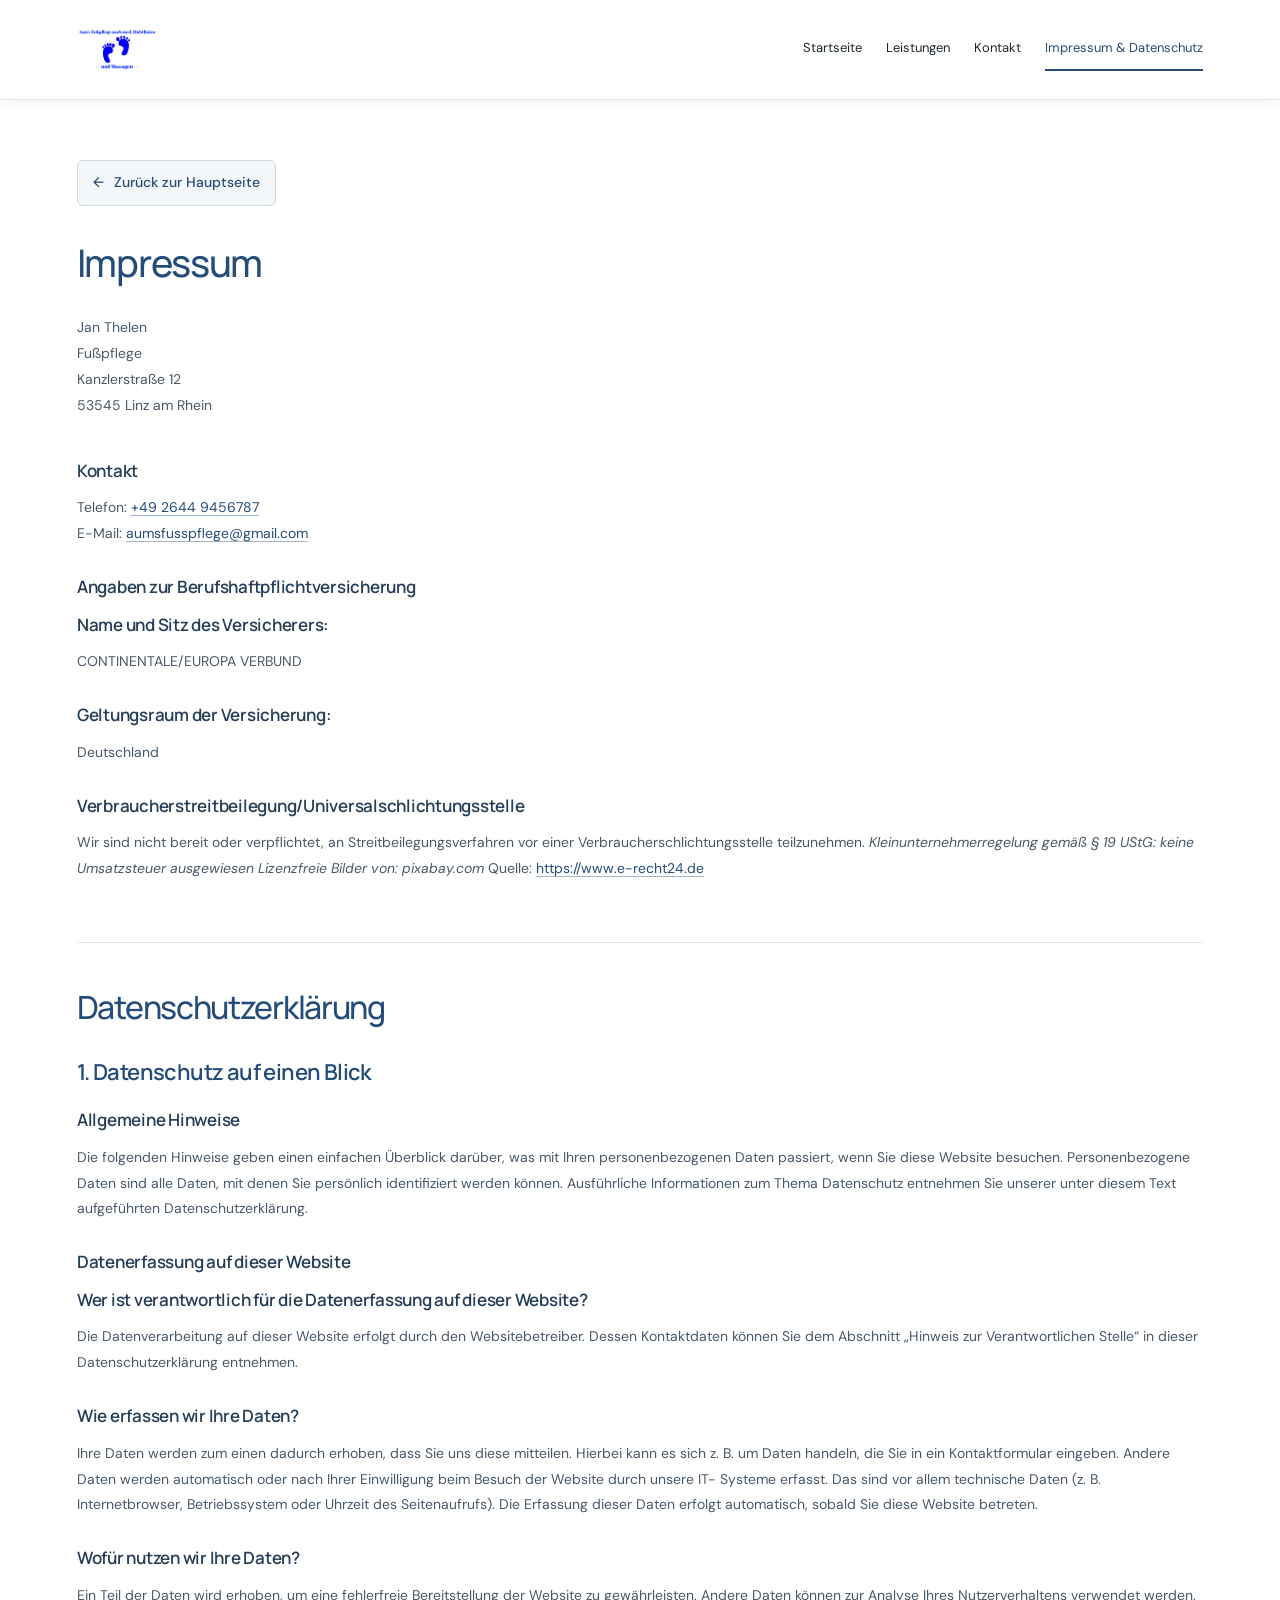
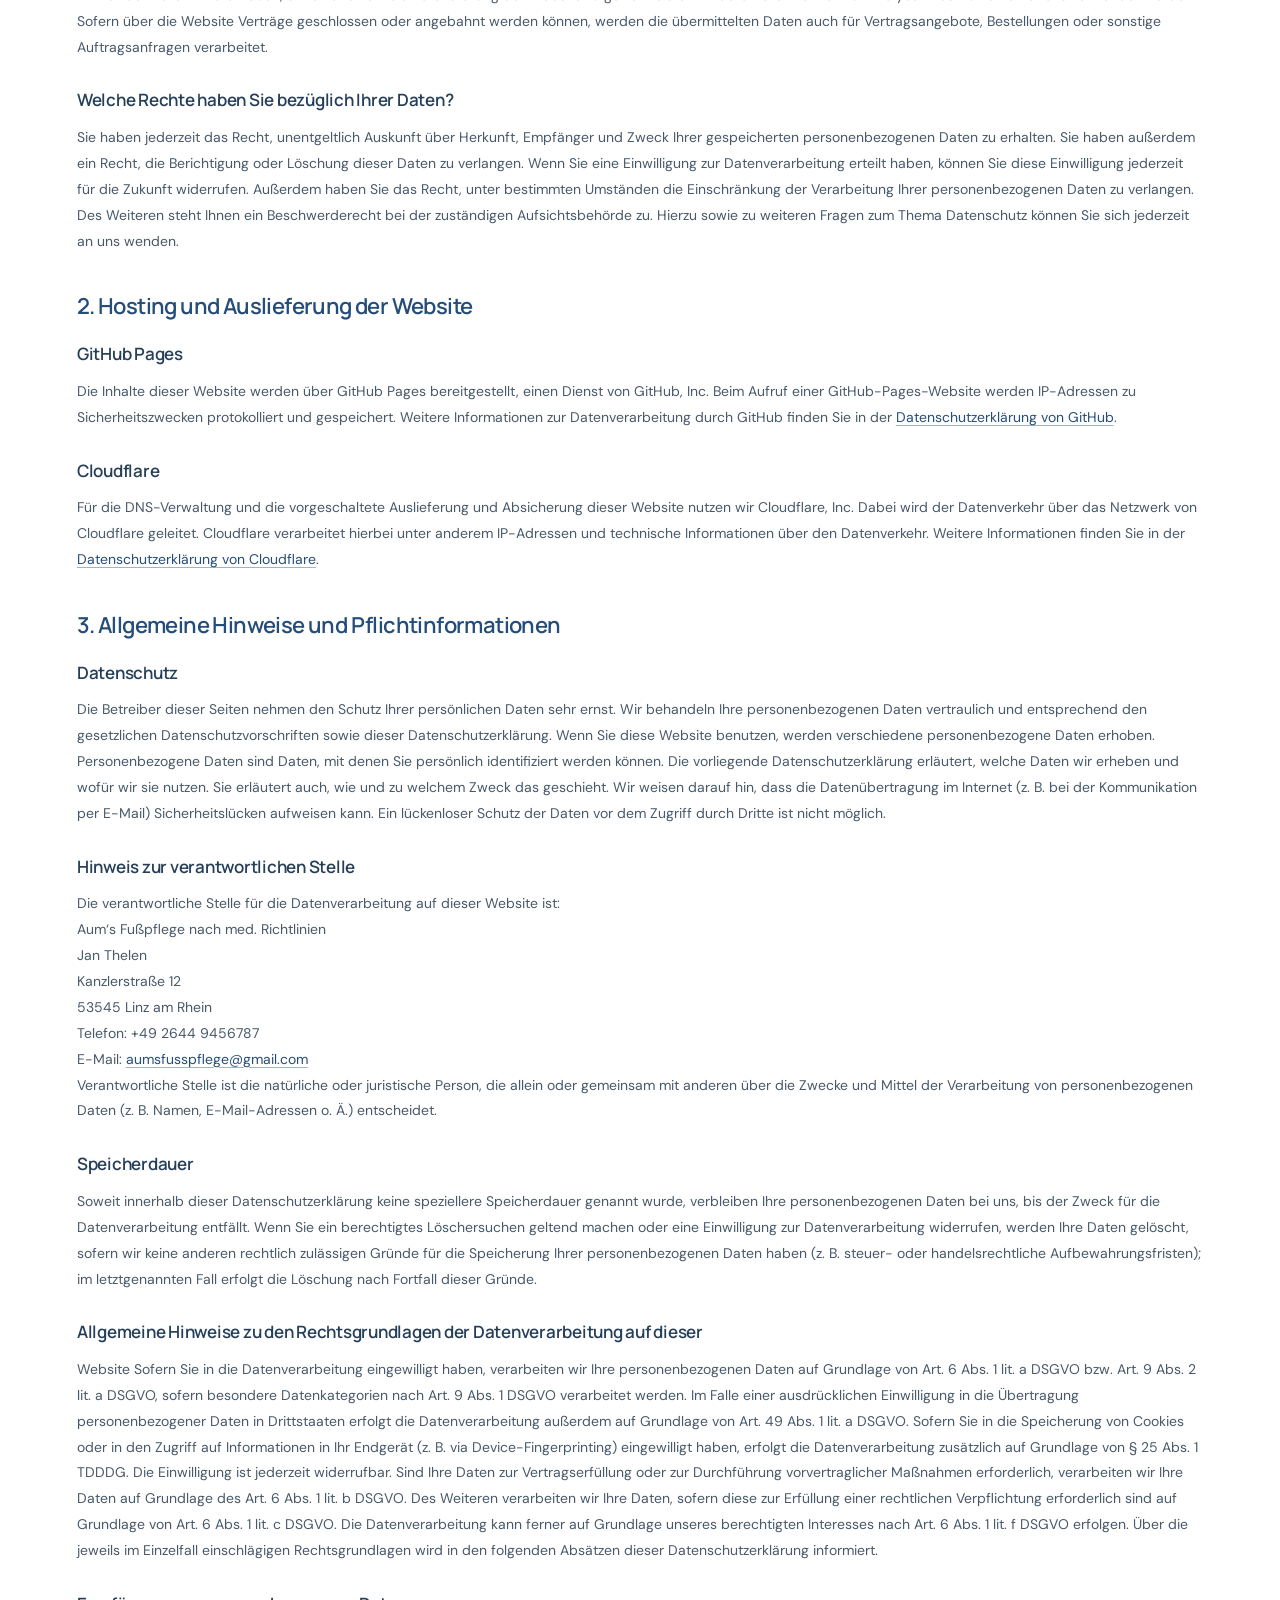
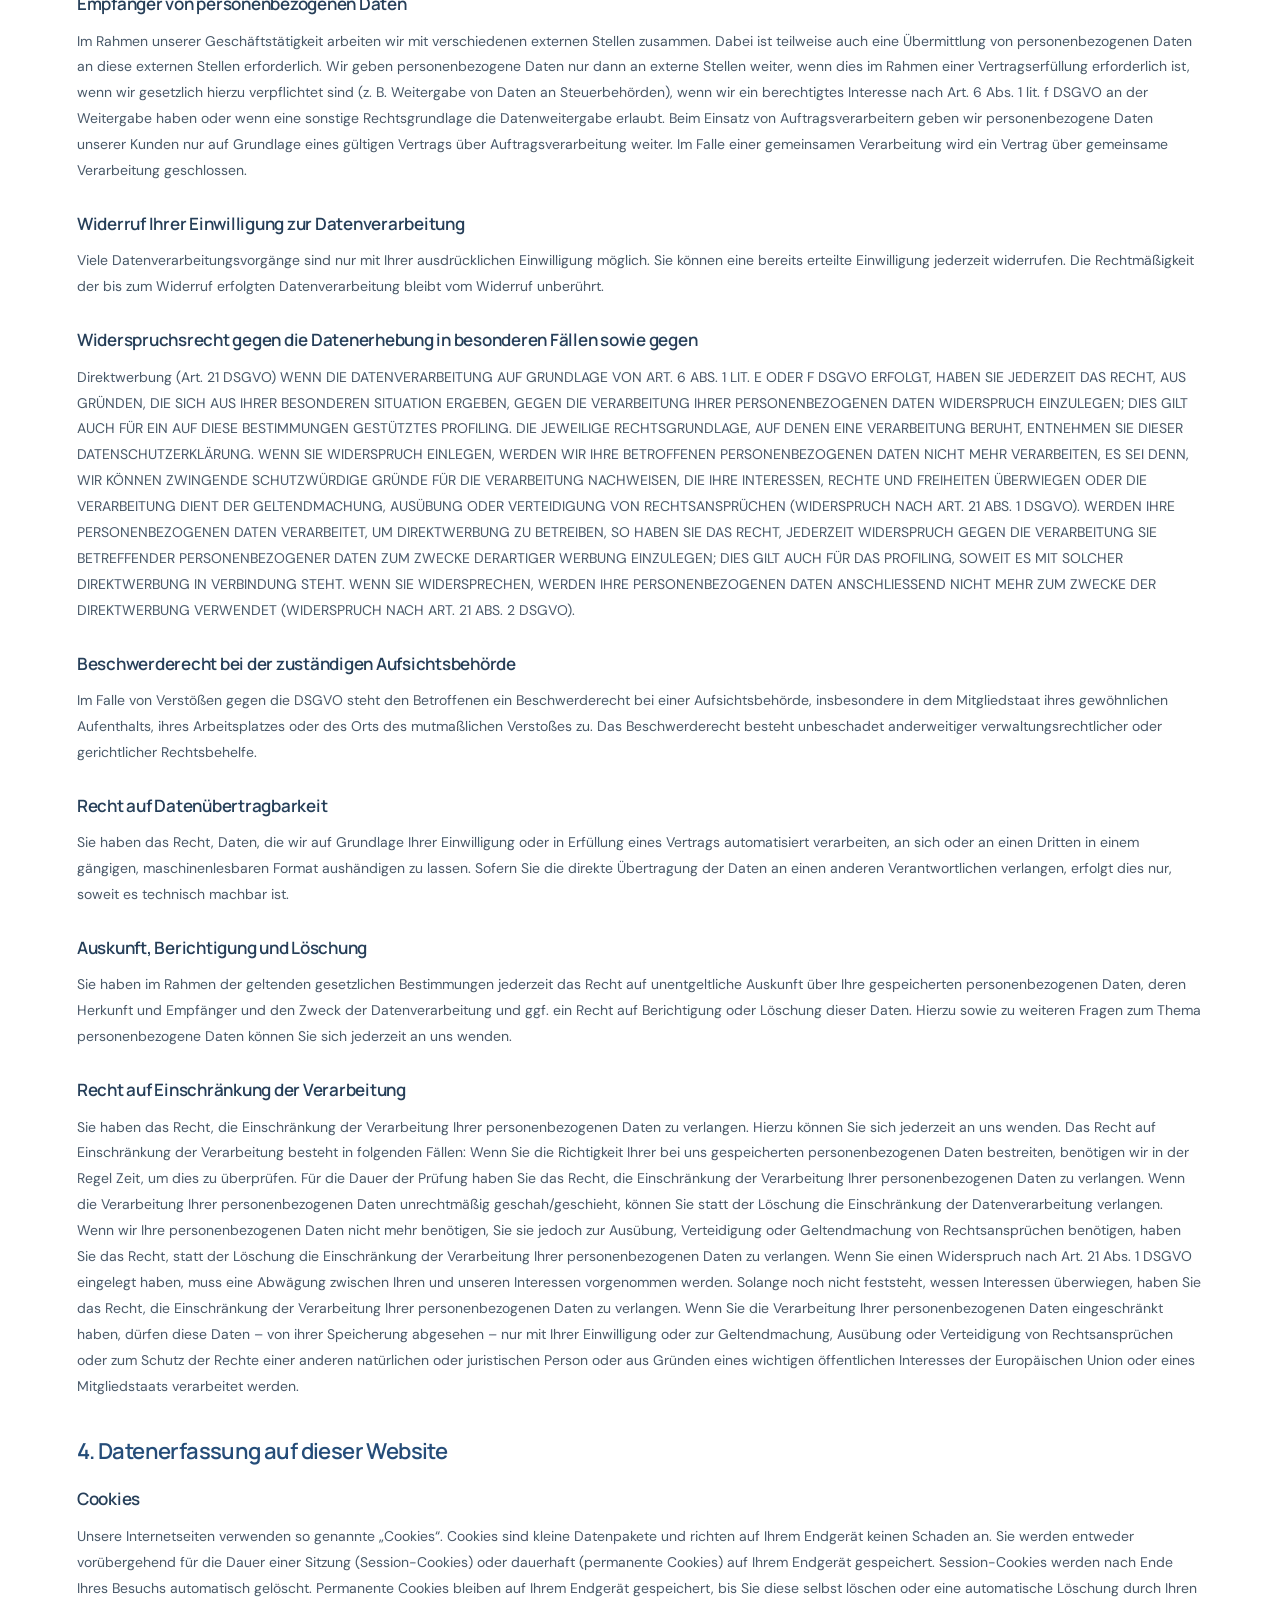
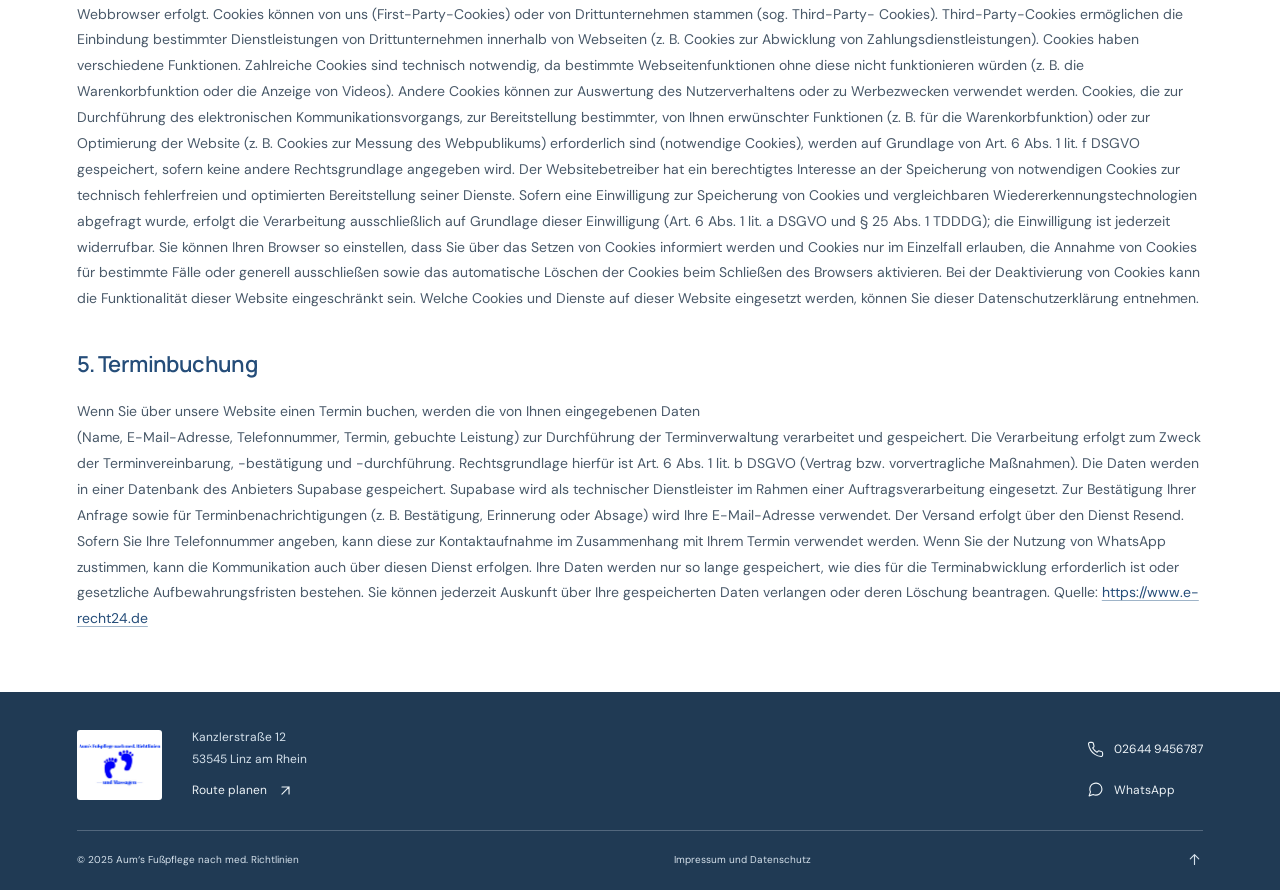
==== commit 3183fc56: "fix" ====
--- a/impressum-und-datenschutz.html
+++ b/impressum-und-datenschutz.html
@@ -13,10 +13,10 @@
 </head>
 <body>
 <div id="aums-legal" class="aums-design aums-klar">
-<header class="ad-header"><a class="ad-logo" href="index.html"><img width="320" height="240" decoding="async" src="images/4e678689-d719-4f2b-bc52-80277a99721d.jpeg" alt="Aum’s Fußpflege Logo"></a><nav aria-label="Navigation"><a href="index.html#ak-services">Services</a><a href="impressum-und-datenschutz.html" target="_blank" rel="noopener noreferrer">Impressum und Datenschutz</a><a class="ad-contact" href="kontakt.html">Kontakt<i data-lucide="arrow-up-right" aria-hidden="true"></i></a></nav><button class="ad-menu " type="button" aria-expanded="false" aria-controls="al-mobile" aria-label="Menü öffnen"><i data-lucide="menu" aria-hidden="true"></i></button></header>
-<nav class="ad-mobile" id="al-mobile" hidden><a href="index.html#ak-services">Services</a><a href="impressum-und-datenschutz.html" target="_blank" rel="noopener noreferrer">Impressum und Datenschutz</a><a href="kontakt.html">Kontakt</a></nav>
+<div class="site-navigation"><header class="ad-header"><a class="ad-logo" href="index.html" aria-label="Aum’s Fußpflege – Startseite"><img width="320" height="240" decoding="async" src="images/4e678689-d719-4f2b-bc52-80277a99721d.jpeg" alt="Aum’s Fußpflege Logo"></a><nav class="site-desktop-nav" aria-label="Hauptnavigation"><a href="index.html">Startseite</a><a href="index.html#ak-services">Leistungen</a><a href="kontakt.html">Kontakt</a><a href="impressum-und-datenschutz.html" aria-current="page">Impressum &amp; Datenschutz</a></nav><button class="ad-menu" type="button" aria-expanded="false" aria-controls="site-mobile-menu" aria-label="Menü öffnen"><i data-lucide="menu" aria-hidden="true"></i></button></header><nav class="ad-mobile" id="site-mobile-menu" aria-label="Mobile Hauptnavigation" hidden><a href="index.html">Startseite</a><a href="index.html#ak-services">Leistungen</a><a href="kontakt.html">Kontakt</a><a href="impressum-und-datenschutz.html" aria-current="page">Impressum &amp; Datenschutz</a></nav></div>
 
 <main class="al-main">
+<nav class="al-back-nav" aria-label="Zurück zur Hauptseite"><a href="index.html"><span aria-hidden="true">←</span> Zurück zur Hauptseite</a></nav>
 <section aria-labelledby="al-impressum"><h1 id="al-impressum">Impressum</h1><div class="al-copy"><p class="al-address">Jan Thelen</p><p class="al-address">Fußpflege</p><p class="al-address">Kanzlerstraße 12</p><p class="al-address">53545 Linz am Rhein</p><p></p><p class="al-heading">Kontakt</p><p class="al-address">Telefon: <a target="_blank" href="tel:+49 2644 9456787">+49 2644 9456787</a></p><p class="al-address">E-Mail: <a target="_blank" href="mailto:aumsfusspflege@gmail.com">aumsfusspflege@gmail.com</a></p><p class="al-heading">Angaben zur Berufshaftpflichtversicherung</p><p class="al-heading">Name und Sitz des Versicherers:</p><p>CONTINENTALE/EUROPA VERBUND</p><p class="al-heading">Geltungsraum der Versicherung:</p><p>Deutschland</p><p class="al-heading">Verbraucherstreitbeilegung/Universalschlichtungsstelle</p><p>Wir sind nicht bereit oder verpflichtet, an Streitbeilegungsverfahren vor einer</p><p>Verbraucherschlichtungsstelle teilzunehmen.</p><p><em>Kleinunternehmerregelung gemäß § 19 UStG: keine Umsatzsteuer ausgewiesen</em></p><p><em>Lizenzfreie Bilder von: pixabay.com</em></p><p>Quelle:</p><p><a target="_blank" href="https://www.e-recht24.de">https://www.e-recht24.de</a></p></div></section>
 <section aria-labelledby="al-datenschutz"><h2 id="al-datenschutz">Datenschutzerklärung</h2><div class="al-copy"><p class="al-heading al-major">1. Datenschutz auf einen Blick</p><p class="al-heading">Allgemeine Hinweise</p><p>Die folgenden Hinweise geben einen einfachen Überblick darüber, was mit Ihren personenbezogenen Daten</p><p>passiert, wenn Sie diese Website besuchen. Personenbezogene Daten sind alle Daten, mit denen Sie</p><p>persönlich identifiziert werden können. Ausführliche Informationen zum Thema Datenschutz entnehmen</p><p>Sie unserer unter diesem Text aufgeführten Datenschutzerklärung.</p><p class="al-heading">Datenerfassung auf dieser Website</p><p class="al-heading">Wer ist verantwortlich für die Datenerfassung auf dieser Website?</p><p>Die Datenverarbeitung auf dieser Website erfolgt durch den Websitebetreiber. Dessen Kontaktdaten</p><p>können Sie dem Abschnitt „Hinweis zur Verantwortlichen Stelle“ in dieser Datenschutzerklärung entnehmen.</p><p class="al-heading">Wie erfassen wir Ihre Daten?</p><p>Ihre Daten werden zum einen dadurch erhoben, dass Sie uns diese mitteilen. Hierbei kann es sich z. B. um</p><p>Daten handeln, die Sie in ein Kontaktformular eingeben.</p><p>Andere Daten werden automatisch oder nach Ihrer Einwilligung beim Besuch der Website durch unsere IT-</p><p>Systeme erfasst. Das sind vor allem technische Daten (z. B. Internetbrowser, Betriebssystem oder Uhrzeit</p><p>des Seitenaufrufs). Die Erfassung dieser Daten erfolgt automatisch, sobald Sie diese Website betreten.</p><p class="al-heading">Wofür nutzen wir Ihre Daten?</p><p>Ein Teil der Daten wird erhoben, um eine fehlerfreie Bereitstellung der Website zu gewährleisten. Andere</p><p>Daten können zur Analyse Ihres Nutzerverhaltens verwendet werden. Sofern über die Website Verträge</p><p>geschlossen oder angebahnt werden können, werden die übermittelten Daten auch für Vertragsangebote,</p><p>Bestellungen oder sonstige Auftragsanfragen verarbeitet.</p><p class="al-heading">Welche Rechte haben Sie bezüglich Ihrer Daten?</p><p>Sie haben jederzeit das Recht, unentgeltlich Auskunft über Herkunft, Empfänger und Zweck Ihrer</p><p>gespeicherten personenbezogenen Daten zu erhalten. Sie haben außerdem ein Recht, die Berichtigung oder</p><p>Löschung dieser Daten zu verlangen. Wenn Sie eine Einwilligung zur Datenverarbeitung erteilt haben,</p><p>können Sie diese Einwilligung jederzeit für die Zukunft widerrufen. Außerdem haben Sie das Recht, unter bestimmten Umständen die Einschränkung der Verarbeitung Ihrer personenbezogenen Daten zu verlangen.</p><p>Des Weiteren steht Ihnen ein Beschwerderecht bei der zuständigen Aufsichtsbehörde zu.</p><p>Hierzu sowie zu weiteren Fragen zum Thema Datenschutz können Sie sich jederzeit an uns wenden.</p><p class="al-heading al-major">2. Hosting und Auslieferung der Website</p><p class="al-heading">GitHub Pages</p><p>Die Inhalte dieser Website werden über GitHub Pages bereitgestellt, einen Dienst von GitHub, Inc. Beim Aufruf einer GitHub-Pages-Website werden IP-Adressen zu Sicherheitszwecken protokolliert und gespeichert.</p><p>Weitere Informationen zur Datenverarbeitung durch GitHub finden Sie in der <a target="_blank" rel="noopener noreferrer" href="https://docs.github.com/en/site-policy/privacy-policies/github-general-privacy-statement">Datenschutzerklärung von GitHub</a>.</p><p class="al-heading">Cloudflare</p><p>Für die DNS-Verwaltung und die vorgeschaltete Auslieferung und Absicherung dieser Website nutzen wir Cloudflare, Inc. Dabei wird der Datenverkehr über das Netzwerk von Cloudflare geleitet. Cloudflare verarbeitet hierbei unter anderem IP-Adressen und technische Informationen über den Datenverkehr.</p><p>Weitere Informationen finden Sie in der <a target="_blank" rel="noopener noreferrer" href="https://www.cloudflare.com/policies/privacy/">Datenschutzerklärung von Cloudflare</a>.</p><p class="al-heading al-major">3. Allgemeine Hinweise und Pflichtinformationen</p><p class="al-heading">Datenschutz</p><p>Die Betreiber dieser Seiten nehmen den Schutz Ihrer persönlichen Daten sehr ernst. Wir behandeln Ihre</p><p>personenbezogenen Daten vertraulich und entsprechend den gesetzlichen Datenschutzvorschriften sowie</p><p>dieser Datenschutzerklärung.</p><p>Wenn Sie diese Website benutzen, werden verschiedene personenbezogene Daten erhoben.</p><p>Personenbezogene Daten sind Daten, mit denen Sie persönlich identifiziert werden können. Die vorliegende</p><p>Datenschutzerklärung erläutert, welche Daten wir erheben und wofür wir sie nutzen. Sie erläutert auch, wie</p><p>und zu welchem Zweck das geschieht.</p><p>Wir weisen darauf hin, dass die Datenübertragung im Internet (z. B. bei der Kommunikation per E-Mail)</p><p>Sicherheitslücken aufweisen kann. Ein lückenloser Schutz der Daten vor dem Zugriff durch Dritte ist nicht</p><p>möglich.</p><p class="al-heading">Hinweis zur verantwortlichen Stelle</p><p>Die verantwortliche Stelle für die Datenverarbeitung auf dieser Website ist:</p><p class="al-address">Aum‘s Fußpflege nach med. Richtlinien</p><p class="al-address">Jan Thelen</p><p class="al-address">Kanzlerstraße 12</p><p class="al-address">53545 Linz am Rhein</p><p class="al-address">Telefon: +49 2644 9456787</p><p class="al-address">E-Mail: <a target="_blank" href="mailto:aumsfusspflege@gmail.com">aumsfusspflege@gmail.com</a></p><p>Verantwortliche Stelle ist die natürliche oder juristische Person, die allein oder gemeinsam mit anderen über</p><p>die Zwecke und Mittel der Verarbeitung von personenbezogenen Daten (z. B. Namen, E-Mail-Adressen o. Ä.)</p><p>entscheidet.</p><p class="al-heading">Speicherdauer</p><p>Soweit innerhalb dieser Datenschutzerklärung keine speziellere Speicherdauer genannt wurde, verbleiben</p><p>Ihre personenbezogenen Daten bei uns, bis der Zweck für die Datenverarbeitung entfällt. Wenn Sie ein</p><p>berechtigtes Löschersuchen geltend machen oder eine Einwilligung zur Datenverarbeitung widerrufen,</p><p>werden Ihre Daten gelöscht, sofern wir keine anderen rechtlich zulässigen Gründe für die Speicherung Ihrer</p><p>personenbezogenen Daten haben (z. B. steuer- oder handelsrechtliche Aufbewahrungsfristen); im</p><p>letztgenannten Fall erfolgt die Löschung nach Fortfall dieser Gründe.</p><p class="al-heading">Allgemeine Hinweise zu den Rechtsgrundlagen der Datenverarbeitung auf dieser</p><p>Website</p><p>Sofern Sie in die Datenverarbeitung eingewilligt haben, verarbeiten wir Ihre personenbezogenen Daten auf</p><p>Grundlage von Art. 6 Abs. 1 lit. a DSGVO bzw. Art. 9 Abs. 2 lit. a DSGVO, sofern besondere Datenkategorien</p><p>nach Art. 9 Abs. 1 DSGVO verarbeitet werden. Im Falle einer ausdrücklichen Einwilligung in die Übertragung</p><p>personenbezogener Daten in Drittstaaten erfolgt die Datenverarbeitung außerdem auf Grundlage von Art.</p><p>49 Abs. 1 lit. a DSGVO. Sofern Sie in die Speicherung von Cookies oder in den Zugriff auf Informationen in</p><p>Ihr Endgerät (z. B. via Device-Fingerprinting) eingewilligt haben, erfolgt die Datenverarbeitung zusätzlich</p><p>auf Grundlage von § 25 Abs. 1 TDDDG. Die Einwilligung ist jederzeit widerrufbar. Sind Ihre Daten zur</p><p>Vertragserfüllung oder zur Durchführung vorvertraglicher Maßnahmen erforderlich, verarbeiten wir Ihre</p><p>Daten auf Grundlage des Art. 6 Abs. 1 lit. b DSGVO. Des Weiteren verarbeiten wir Ihre Daten, sofern diese</p><p>zur Erfüllung einer rechtlichen Verpflichtung erforderlich sind auf Grundlage von Art. 6 Abs. 1 lit. c DSGVO.</p><p>Die Datenverarbeitung kann ferner auf Grundlage unseres berechtigten Interesses nach Art. 6 Abs. 1 lit. f</p><p>DSGVO erfolgen. Über die jeweils im Einzelfall einschlägigen Rechtsgrundlagen wird in den folgenden</p><p>Absätzen dieser Datenschutzerklärung informiert.</p><p class="al-heading">Empfänger von personenbezogenen Daten</p><p>Im Rahmen unserer Geschäftstätigkeit arbeiten wir mit verschiedenen externen Stellen zusammen. Dabei</p><p>ist teilweise auch eine Übermittlung von personenbezogenen Daten an diese externen Stellen erforderlich.</p><p>Wir geben personenbezogene Daten nur dann an externe Stellen weiter, wenn dies im Rahmen einer</p><p>Vertragserfüllung erforderlich ist, wenn wir gesetzlich hierzu verpflichtet sind (z. B. Weitergabe von Daten</p><p>an Steuerbehörden), wenn wir ein berechtigtes Interesse nach Art. 6 Abs. 1 lit. f DSGVO an der Weitergabe</p><p>haben oder wenn eine sonstige Rechtsgrundlage die Datenweitergabe erlaubt. Beim Einsatz von</p><p>Auftragsverarbeitern geben wir personenbezogene Daten unserer Kunden nur auf Grundlage eines gültigen</p><p>Vertrags über Auftragsverarbeitung weiter. Im Falle einer gemeinsamen Verarbeitung wird ein Vertrag über</p><p>gemeinsame Verarbeitung geschlossen.</p><p class="al-heading">Widerruf Ihrer Einwilligung zur Datenverarbeitung</p><p>Viele Datenverarbeitungsvorgänge sind nur mit Ihrer ausdrücklichen Einwilligung möglich. Sie können eine</p><p>bereits erteilte Einwilligung jederzeit widerrufen. Die Rechtmäßigkeit der bis zum Widerruf erfolgten</p><p>Datenverarbeitung bleibt vom Widerruf unberührt.</p><p class="al-heading">Widerspruchsrecht gegen die Datenerhebung in besonderen Fällen sowie gegen</p><p>Direktwerbung (Art. 21 DSGVO)</p><p>WENN DIE DATENVERARBEITUNG AUF GRUNDLAGE VON ART. 6 ABS. 1 LIT. E ODER F DSGVO</p><p>ERFOLGT, HABEN SIE JEDERZEIT DAS RECHT, AUS GRÜNDEN, DIE SICH AUS IHRER BESONDEREN</p><p>SITUATION ERGEBEN, GEGEN DIE VERARBEITUNG IHRER PERSONENBEZOGENEN DATEN</p><p>WIDERSPRUCH EINZULEGEN; DIES GILT AUCH FÜR EIN AUF DIESE BESTIMMUNGEN GESTÜTZTES</p><p>PROFILING. DIE JEWEILIGE RECHTSGRUNDLAGE, AUF DENEN EINE VERARBEITUNG BERUHT,</p><p>ENTNEHMEN SIE DIESER DATENSCHUTZERKLÄRUNG. WENN SIE WIDERSPRUCH EINLEGEN,</p><p>WERDEN WIR IHRE BETROFFENEN PERSONENBEZOGENEN DATEN NICHT MEHR VERARBEITEN, ES</p><p>SEI DENN, WIR KÖNNEN ZWINGENDE SCHUTZWÜRDIGE GRÜNDE FÜR DIE VERARBEITUNG</p><p>NACHWEISEN, DIE IHRE INTERESSEN, RECHTE UND FREIHEITEN ÜBERWIEGEN ODER DIE</p><p>VERARBEITUNG DIENT DER GELTENDMACHUNG, AUSÜBUNG ODER VERTEIDIGUNG VON</p><p>RECHTSANSPRÜCHEN (WIDERSPRUCH NACH ART. 21 ABS. 1 DSGVO).</p><p>WERDEN IHRE PERSONENBEZOGENEN DATEN VERARBEITET, UM DIREKTWERBUNG ZU BETREIBEN,</p><p>SO HABEN SIE DAS RECHT, JEDERZEIT WIDERSPRUCH GEGEN DIE VERARBEITUNG SIE</p><p>BETREFFENDER PERSONENBEZOGENER DATEN ZUM ZWECKE DERARTIGER WERBUNG</p><p>EINZULEGEN; DIES GILT AUCH FÜR DAS PROFILING, SOWEIT ES MIT SOLCHER DIREKTWERBUNG IN</p><p>VERBINDUNG STEHT. WENN SIE WIDERSPRECHEN, WERDEN IHRE PERSONENBEZOGENEN DATEN</p><p>ANSCHLIESSEND NICHT MEHR ZUM ZWECKE DER DIREKTWERBUNG VERWENDET (WIDERSPRUCH</p><p>NACH ART. 21 ABS. 2 DSGVO).</p><p class="al-heading">Beschwerderecht bei der zuständigen Aufsichtsbehörde</p><p>Im Falle von Verstößen gegen die DSGVO steht den Betroffenen ein Beschwerderecht bei einer</p><p>Aufsichtsbehörde, insbesondere in dem Mitgliedstaat ihres gewöhnlichen Aufenthalts, ihres Arbeitsplatzes</p><p>oder des Orts des mutmaßlichen Verstoßes zu. Das Beschwerderecht besteht unbeschadet anderweitiger</p><p>verwaltungsrechtlicher oder gerichtlicher Rechtsbehelfe.</p><p class="al-heading">Recht auf Datenübertragbarkeit</p><p>Sie haben das Recht, Daten, die wir auf Grundlage Ihrer Einwilligung oder in Erfüllung eines Vertrags</p><p>automatisiert verarbeiten, an sich oder an einen Dritten in einem gängigen, maschinenlesbaren Format</p><p>aushändigen zu lassen. Sofern Sie die direkte Übertragung der Daten an einen anderen Verantwortlichen</p><p>verlangen, erfolgt dies nur, soweit es technisch machbar ist.</p><p class="al-heading">Auskunft, Berichtigung und Löschung</p><p>Sie haben im Rahmen der geltenden gesetzlichen Bestimmungen jederzeit das Recht auf unentgeltliche</p><p>Auskunft über Ihre gespeicherten personenbezogenen Daten, deren Herkunft und Empfänger und den</p><p>Zweck der Datenverarbeitung und ggf. ein Recht auf Berichtigung oder Löschung dieser Daten. Hierzu sowie</p><p>zu weiteren Fragen zum Thema personenbezogene Daten können Sie sich jederzeit an uns wenden.</p><p class="al-heading">Recht auf Einschränkung der Verarbeitung</p><p>Sie haben das Recht, die Einschränkung der Verarbeitung Ihrer personenbezogenen Daten zu verlangen.</p><p>Hierzu können Sie sich jederzeit an uns wenden. Das Recht auf Einschränkung der Verarbeitung besteht in</p><p>folgenden Fällen:</p><p>Wenn Sie die Richtigkeit Ihrer bei uns gespeicherten personenbezogenen Daten bestreiten, benötigen wir</p><p>in der Regel Zeit, um dies zu überprüfen. Für die Dauer der Prüfung haben Sie das Recht, die</p><p>Einschränkung der Verarbeitung Ihrer personenbezogenen Daten zu verlangen.</p><p>Wenn die Verarbeitung Ihrer personenbezogenen Daten unrechtmäßig geschah/geschieht, können Sie statt der Löschung die Einschränkung der Datenverarbeitung verlangen.</p><p>Wenn wir Ihre personenbezogenen Daten nicht mehr benötigen, Sie sie jedoch zur Ausübung,</p><p>Verteidigung oder Geltendmachung von Rechtsansprüchen benötigen, haben Sie das Recht, statt der</p><p>Löschung die Einschränkung der Verarbeitung Ihrer personenbezogenen Daten zu verlangen.</p><p>Wenn Sie einen Widerspruch nach Art. 21 Abs. 1 DSGVO eingelegt haben, muss eine Abwägung zwischen</p><p>Ihren und unseren Interessen vorgenommen werden. Solange noch nicht feststeht, wessen Interessen</p><p>überwiegen, haben Sie das Recht, die Einschränkung der Verarbeitung Ihrer personenbezogenen Daten</p><p>zu verlangen.</p><p>Wenn Sie die Verarbeitung Ihrer personenbezogenen Daten eingeschränkt haben, dürfen diese Daten – von</p><p>ihrer Speicherung abgesehen – nur mit Ihrer Einwilligung oder zur Geltendmachung, Ausübung oder</p><p>Verteidigung von Rechtsansprüchen oder zum Schutz der Rechte einer anderen natürlichen oder</p><p>juristischen Person oder aus Gründen eines wichtigen öffentlichen Interesses der Europäischen Union oder</p><p>eines Mitgliedstaats verarbeitet werden.</p><p class="al-heading al-major">4. Datenerfassung auf dieser Website</p><p class="al-heading">Cookies</p><p>Unsere Internetseiten verwenden so genannte „Cookies“. Cookies sind kleine Datenpakete und richten auf</p><p>Ihrem Endgerät keinen Schaden an. Sie werden entweder vorübergehend für die Dauer einer Sitzung</p><p>(Session-Cookies) oder dauerhaft (permanente Cookies) auf Ihrem Endgerät gespeichert. Session-Cookies</p><p>werden nach Ende Ihres Besuchs automatisch gelöscht. Permanente Cookies bleiben auf Ihrem Endgerät</p><p>gespeichert, bis Sie diese selbst löschen oder eine automatische Löschung durch Ihren Webbrowser erfolgt.</p><p>Cookies können von uns (First-Party-Cookies) oder von Drittunternehmen stammen (sog. Third-Party-</p><p>Cookies). Third-Party-Cookies ermöglichen die Einbindung bestimmter Dienstleistungen von</p><p>Drittunternehmen innerhalb von Webseiten (z. B. Cookies zur Abwicklung von Zahlungsdienstleistungen).</p><p>Cookies haben verschiedene Funktionen. Zahlreiche Cookies sind technisch notwendig, da bestimmte</p><p>Webseitenfunktionen ohne diese nicht funktionieren würden (z. B. die Warenkorbfunktion oder die Anzeige</p><p>von Videos). Andere Cookies können zur Auswertung des Nutzerverhaltens oder zu Werbezwecken</p><p>verwendet werden.</p><p>Cookies, die zur Durchführung des elektronischen Kommunikationsvorgangs, zur Bereitstellung</p><p>bestimmter, von Ihnen erwünschter Funktionen (z. B. für die Warenkorbfunktion) oder zur Optimierung der</p><p>Website (z. B. Cookies zur Messung des Webpublikums) erforderlich sind (notwendige Cookies), werden auf</p><p>Grundlage von Art. 6 Abs. 1 lit. f DSGVO gespeichert, sofern keine andere Rechtsgrundlage angegeben wird.</p><p>Der Websitebetreiber hat ein berechtigtes Interesse an der Speicherung von notwendigen Cookies zur</p><p>technisch fehlerfreien und optimierten Bereitstellung seiner Dienste. Sofern eine Einwilligung zur</p><p>Speicherung von Cookies und vergleichbaren Wiedererkennungstechnologien abgefragt wurde, erfolgt die</p><p>Verarbeitung ausschließlich auf Grundlage dieser Einwilligung (Art. 6 Abs. 1 lit. a DSGVO und § 25 Abs. 1</p><p>TDDDG); die Einwilligung ist jederzeit widerrufbar.</p><p>Sie können Ihren Browser so einstellen, dass Sie über das Setzen von Cookies informiert werden und</p><p>Cookies nur im Einzelfall erlauben, die Annahme von Cookies für bestimmte Fälle oder generell ausschließen</p><p>sowie das automatische Löschen der Cookies beim Schließen des Browsers aktivieren. Bei der</p><p>Deaktivierung von Cookies kann die Funktionalität dieser Website eingeschränkt sein.</p><p>Welche Cookies und Dienste auf dieser Website eingesetzt werden, können Sie dieser</p><p>Datenschutzerklärung entnehmen.</p><p class="al-heading al-major">5. Terminbuchung</p><p>Wenn Sie über unsere Website einen Termin buchen, werden die von Ihnen eingegebenen Daten <br>(Name, E-Mail-Adresse, Telefonnummer, Termin, gebuchte Leistung) zur Durchführung der Terminverwaltung verarbeitet und gespeichert.</p><p>Die Verarbeitung erfolgt zum Zweck der Terminvereinbarung, -bestätigung und -durchführung.</p><p>Rechtsgrundlage hierfür ist Art. 6 Abs. 1 lit. b DSGVO (Vertrag bzw. vorvertragliche Maßnahmen).</p><p>Die Daten werden in einer Datenbank des Anbieters Supabase gespeichert. Supabase wird als technischer Dienstleister im Rahmen einer Auftragsverarbeitung eingesetzt.</p><p>Zur Bestätigung Ihrer Anfrage sowie für Terminbenachrichtigungen (z. B. Bestätigung, Erinnerung oder Absage) wird Ihre E-Mail-Adresse verwendet. Der Versand erfolgt über den Dienst Resend.</p><p>Sofern Sie Ihre Telefonnummer angeben, kann diese zur Kontaktaufnahme im Zusammenhang mit Ihrem Termin verwendet werden. Wenn Sie der Nutzung von WhatsApp zustimmen, kann die Kommunikation auch über diesen Dienst erfolgen.</p><p>Ihre Daten werden nur so lange gespeichert, wie dies für die Terminabwicklung erforderlich ist oder gesetzliche Aufbewahrungsfristen bestehen.</p><p>Sie können jederzeit Auskunft über Ihre gespeicherten Daten verlangen oder deren Löschung beantragen.</p><p>Quelle:</p><p><a target="_blank" href="https://www.e-recht24.de">https://www.e-recht24.de</a></p></div></section>
 </main>
--- a/assets/redesign.css
+++ b/assets/redesign.css
@@ -16,3 +16,15 @@
 @media(prefers-reduced-motion:reduce){html{scroll-behavior:auto}}
 
 #aums-gesamt .ag-google-rating{padding-top:0;padding-bottom:38px;display:flex;justify-content:center}#aums-gesamt .ag-google-rating a{display:inline-flex;align-items:center;justify-content:center;min-height:44px;min-width:170px;color:#a47821;font-size:28px;letter-spacing:7px;border-radius:8px}#aums-gesamt .ag-google-rating a:hover{background:#f5f1e7}#aums-gesamt .ag-google-rating a:focus-visible{outline:3px solid #254d79;outline-offset:5px}
+
+/* Shared navigation on all three pages. */
+.aums-design .site-navigation{position:sticky;top:0;z-index:1000;background:#fff;box-shadow:0 2px 12px rgba(32,58,84,.06)}
+.aums-design .site-navigation .ad-header{position:relative;background:#fff;border-bottom:1px solid #e0e7ee}
+.aums-design .site-desktop-nav{display:flex;align-items:center;gap:24px}
+.aums-design .site-desktop-nav a{font-size:13px;padding:9px 0;border-bottom:2px solid transparent;transition:color .15s,border-color .15s}
+.aums-design .site-desktop-nav a:hover,.aums-design .site-desktop-nav a[aria-current="page"]{color:#254d79;border-bottom-color:#254d79}
+.aums-design .site-navigation .ad-mobile{background:#fff;gap:0;padding:12px 6% 18px}
+.aums-design .site-navigation .ad-mobile a{display:block;width:100%;font-size:15px;padding:11px 0}
+.aums-design .site-navigation .ad-mobile a[aria-current="page"]{color:#254d79;font-weight:600}
+.aums-design [id]{scroll-margin-top:120px}
+@media(max-width:800px){.aums-design .site-navigation .site-desktop-nav{display:none}.aums-design .site-navigation .ad-menu{display:flex}.aums-design .site-navigation .ad-header{min-height:84px}}
--- a/assets/legal-typography.css
+++ b/assets/legal-typography.css
@@ -1,3 +1,7 @@
 
 #aums-legal{min-height:0;background:#fff;color:#1c2932}#aums-legal .ad-header{border-bottom:1px solid #e0e7ee}#aums-legal .al-main{padding:48px 6% 60px}#aums-legal .al-main>section+section{margin-top:60px;padding-top:45px;border-top:1px solid #dce4ec}#aums-legal .al-main h1,#aums-legal .al-main h2{font:500 38px/1.2 Manrope,Arial,sans-serif;letter-spacing:-1.3px;margin:0 0 30px;color:#254d79}#aums-legal .al-main h2{font-size:32px;overflow-wrap:anywhere}#aums-legal .al-copy{font:400 14px/1.85 'DM Sans',Arial,sans-serif;color:#495969;overflow-wrap:anywhere}#aums-legal .al-copy p{display:inline;margin:0;white-space:normal}#aums-legal .al-copy p:after{content:' '}#aums-legal .al-copy p:empty{display:block;height:12px}#aums-legal .al-copy p.al-heading{display:block;font-family:Manrope,Arial,sans-serif;font-size:17px;font-weight:600;color:#263f59;line-height:1.5;margin:27px 0 12px;letter-spacing:-.25px}#aums-legal .al-copy p.al-major{font-size:22px;margin-top:36px;margin-bottom:18px;letter-spacing:-.6px;color:#254d79}#aums-legal .al-copy p.al-heading+ p.al-heading{margin-top:0}#aums-legal .al-copy p.al-address{display:block}#aums-legal .al-copy a{color:#254d79;text-decoration:underline;text-decoration-color:#9fb4c8;text-underline-offset:3px}#aums-legal .al-copy a:hover{text-decoration-color:currentColor}#aums-legal .al-copy p:first-child{margin-top:0}#aums-legal .ag-footer{padding:35px 6% 22px;background:#203a54;color:#edf3f7}#aums-legal .ag-footer-top{display:grid;grid-template-columns:85px 1fr auto;gap:30px;align-items:center;padding-bottom:28px}#aums-legal .ag-footer-top>img{width:85px;height:70px;object-fit:contain;background:#fff;border-radius:3px}#aums-legal .ag-footer p{font-size:12px;line-height:1.8;color:#d5e1eb}#aums-legal .ag-footer a{display:inline-flex;align-items:center;gap:10px;font-size:12px}#aums-legal .ag-footer-top>div>a{margin-top:10px}#aums-legal .ag-footer-contact{display:flex;flex-direction:column;gap:10px}#aums-legal .ag-footer-bottom{display:flex;gap:18px;align-items:center;justify-content:space-between;border-top:1px solid #52677d;padding-top:20px;font-size:10px;color:#d5e1eb}#aums-legal .ag-footer-bottom a{font-size:10px}@media(max-width:600px){#aums-legal .al-main{padding-top:32px}#aums-legal .al-main h1{font-size:32px}#aums-legal .al-main h2{font-size:27px}#aums-legal .al-copy{font-size:15px}#aums-legal .al-copy p.al-major{font-size:20px}#aums-legal .ag-footer-top{grid-template-columns:75px 1fr;gap:22px}#aums-legal .ag-footer-contact{grid-column:1/-1;flex-direction:row;flex-wrap:wrap}#aums-legal .ag-footer-bottom{flex-wrap:wrap}#aums-legal .ag-footer-bottom>span{width:100%}}
 
+
+#aums-legal .al-back-nav{position:sticky;top:0;z-index:10;display:flex;padding:12px 0 16px;margin-bottom:18px;background:#fff}#aums-legal .al-back-nav a{display:inline-flex;align-items:center;gap:10px;padding:10px 15px;border:1px solid #cbd9e5;border-radius:6px;background:#f3f7fa;color:#254d79;font-size:14px;font-weight:500;text-decoration:none}#aums-legal .al-back-nav a:hover{background:#e7eff6}#aums-legal .al-main h1,#aums-legal .al-main h2{scroll-margin-top:90px}
+
+#aums-legal .al-back-nav{position:static}#aums-legal .al-main h1,#aums-legal .al-main h2{scroll-margin-top:125px}
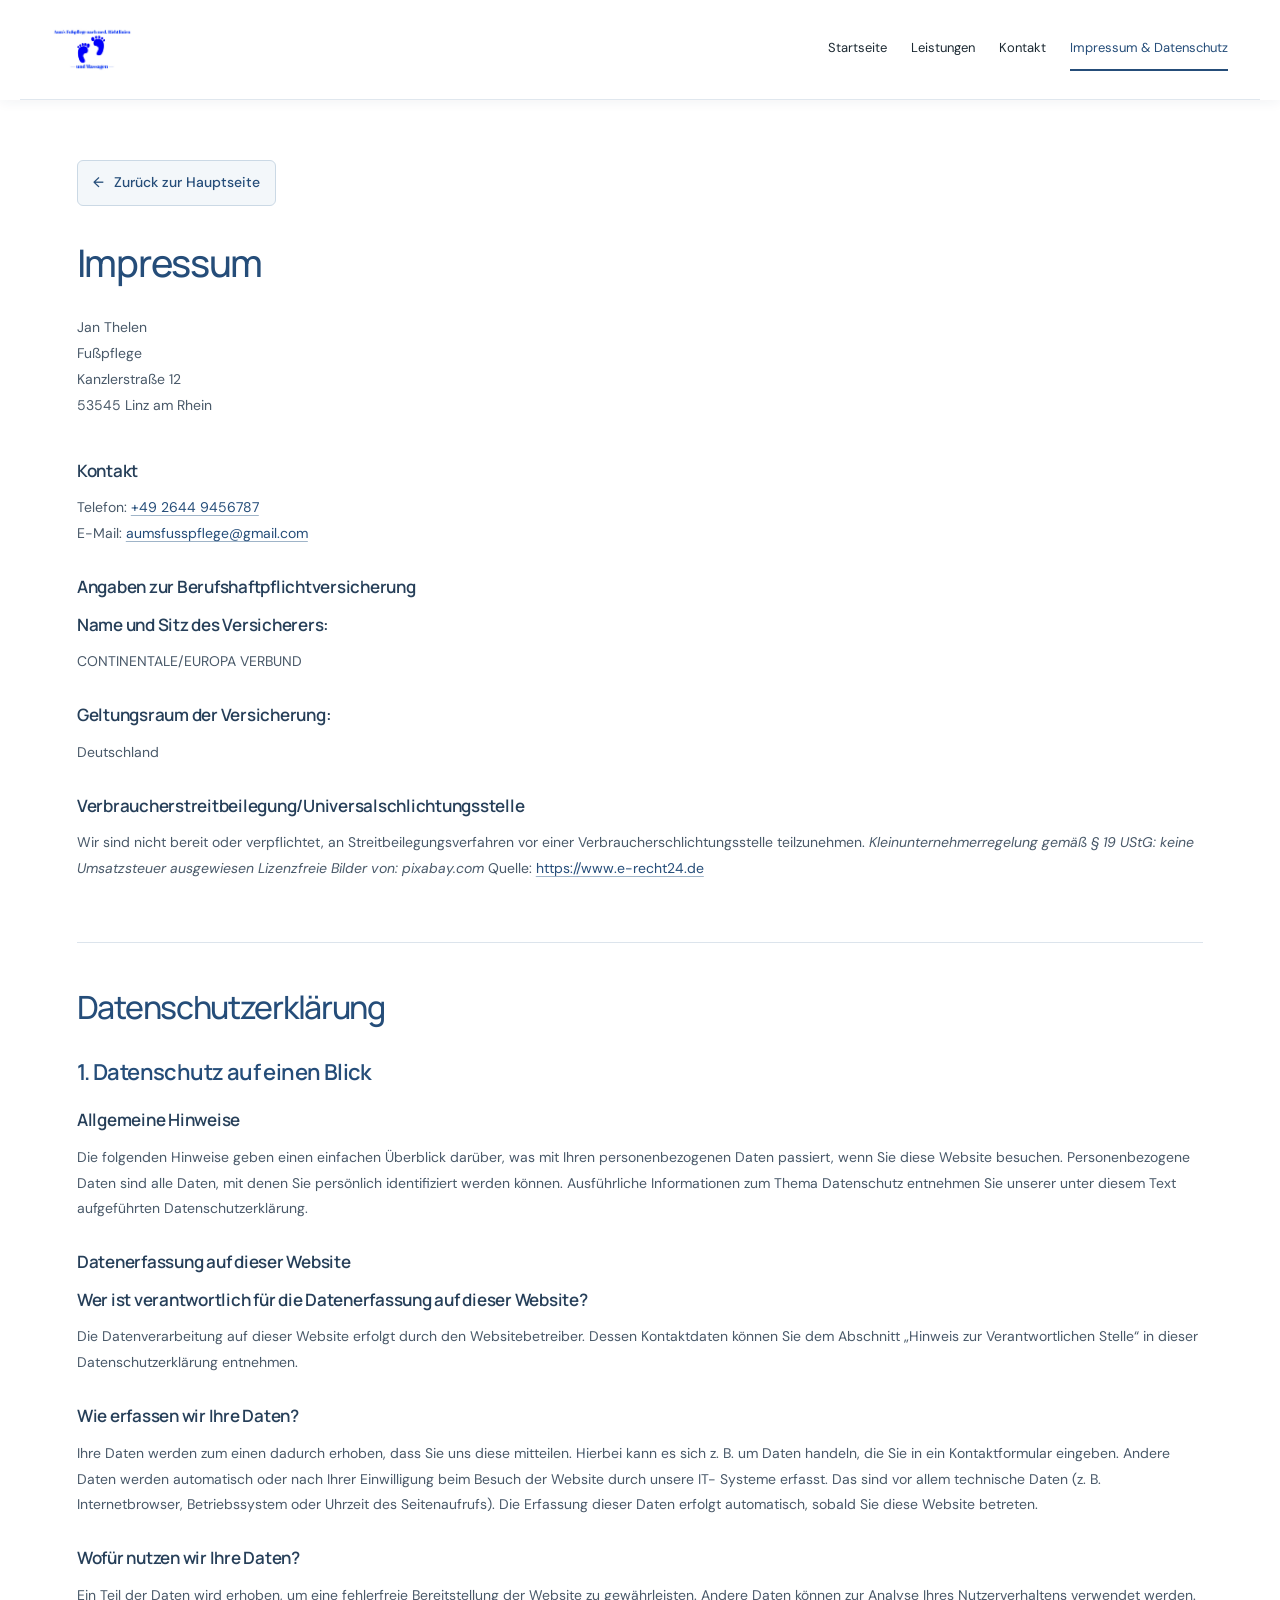
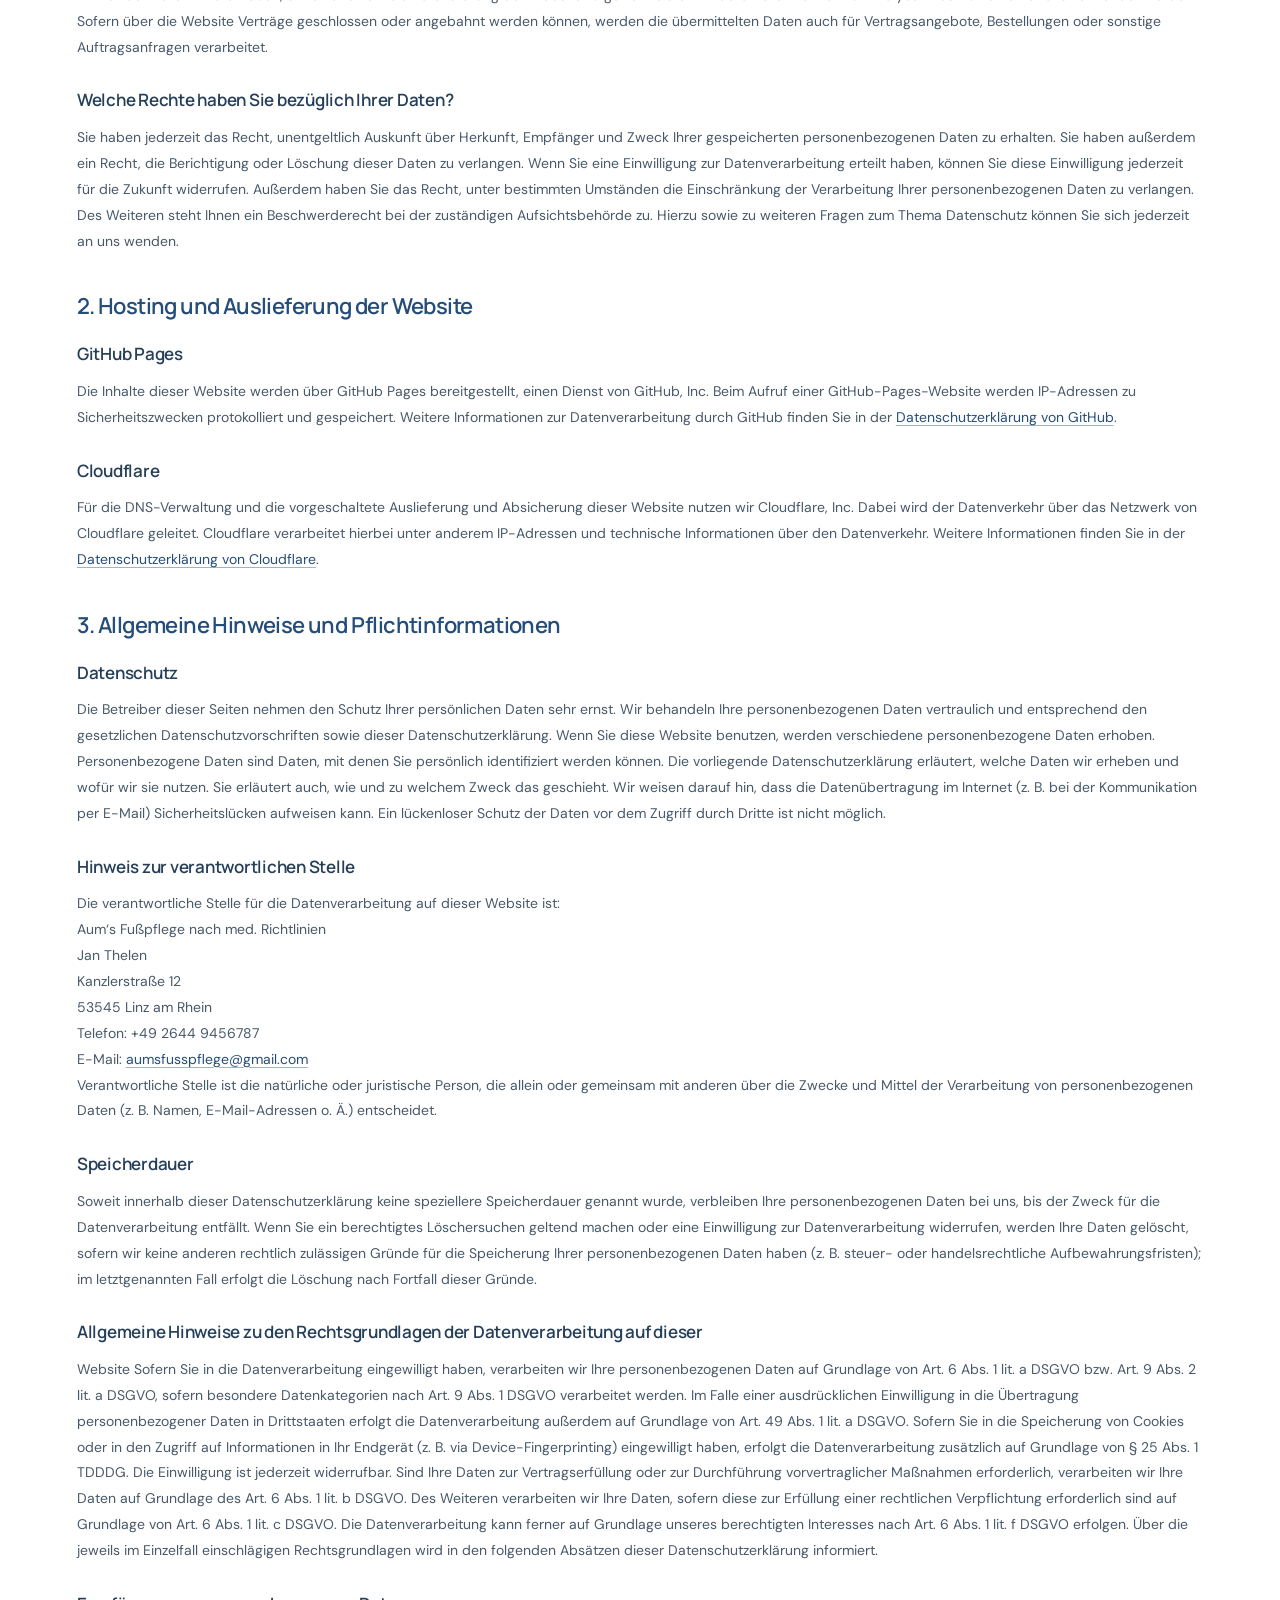
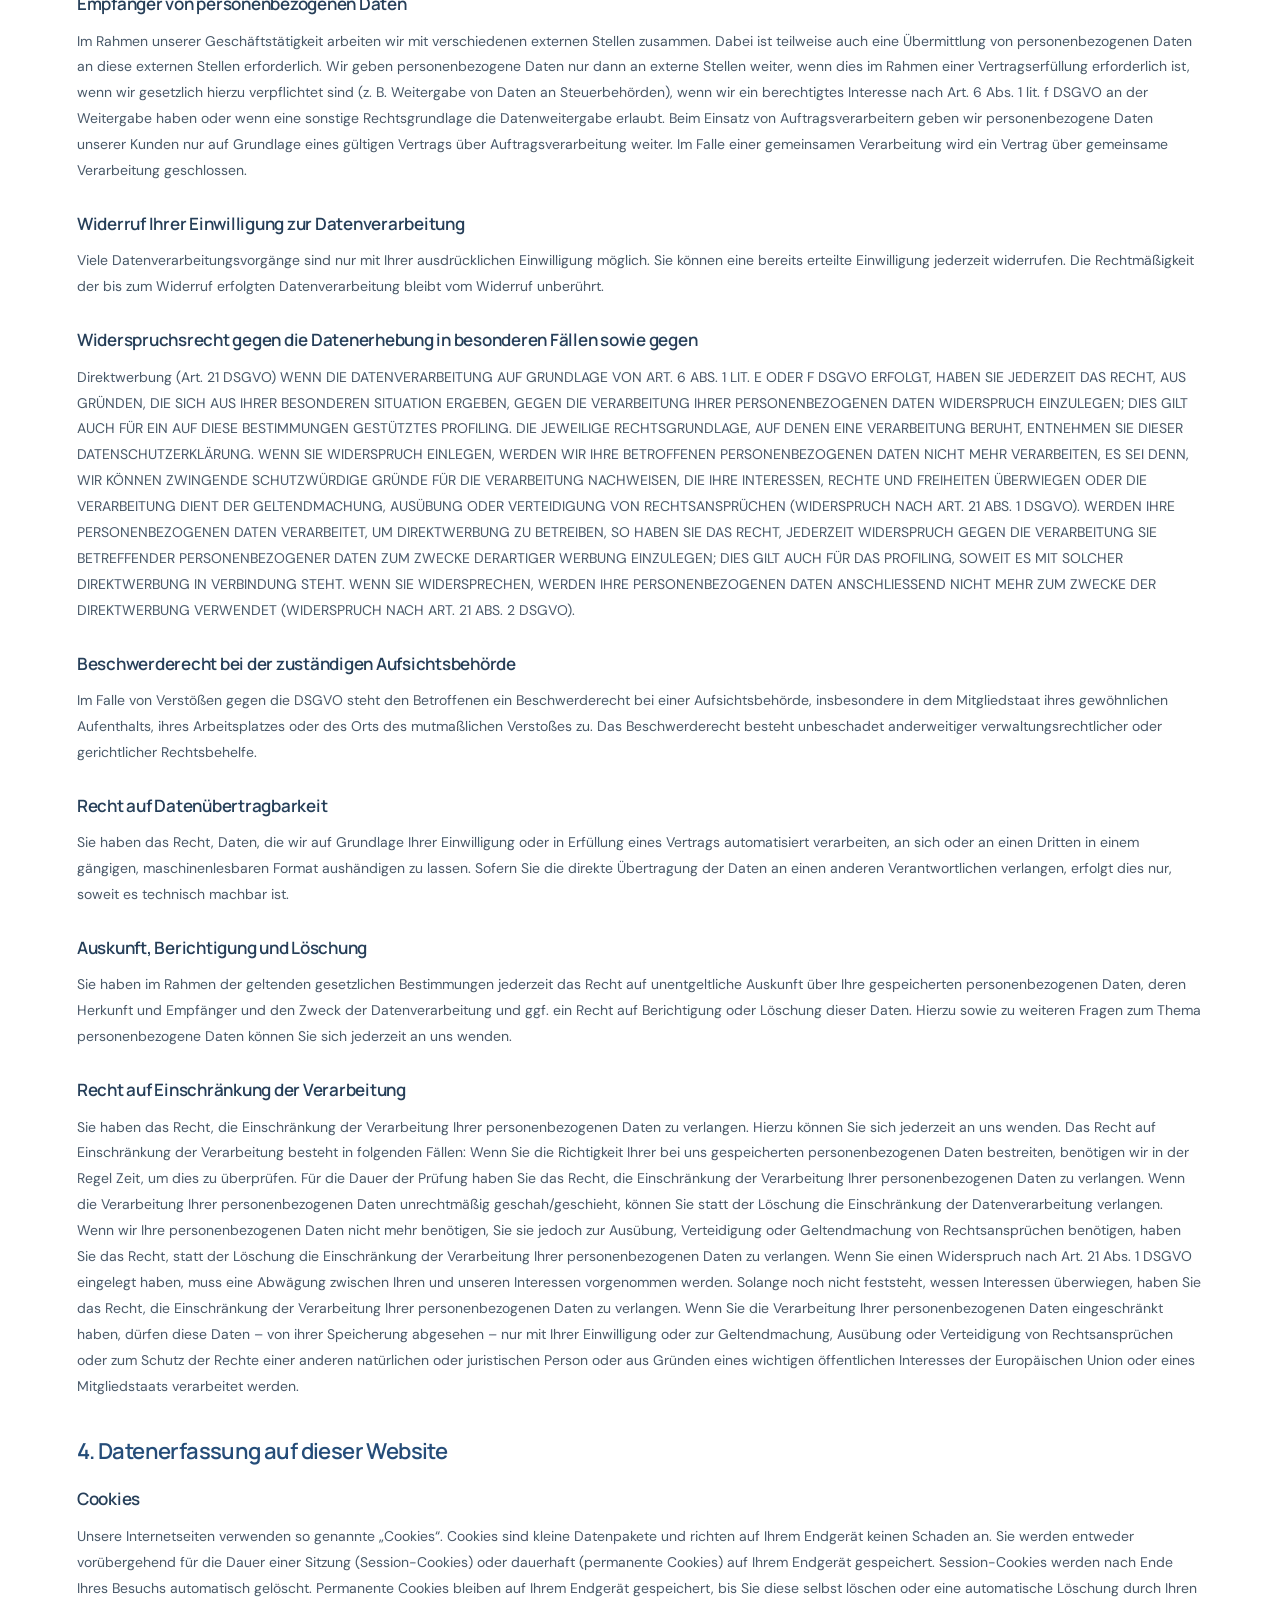
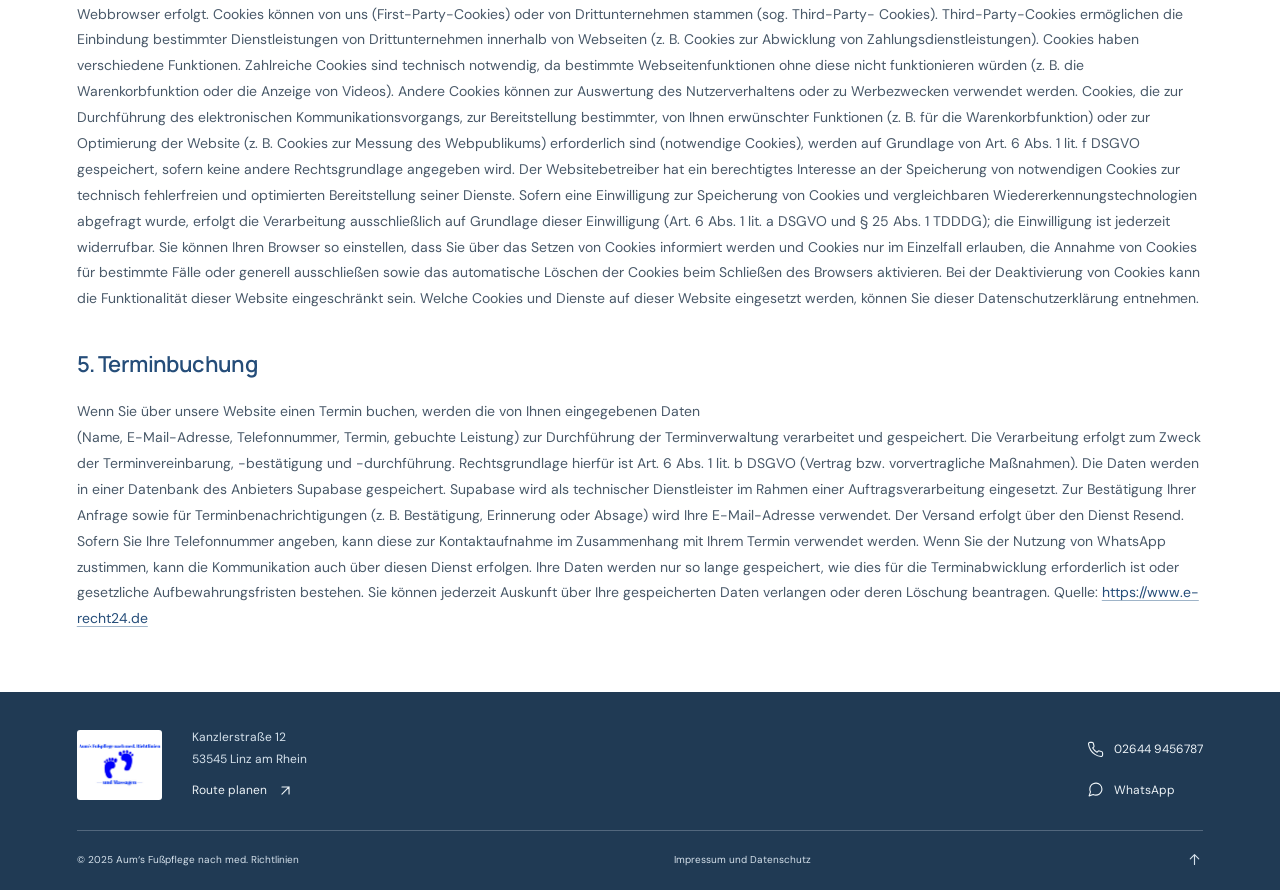
==== commit 44f27eee: "fix" ====
--- a/impressum-und-datenschutz.html
+++ b/impressum-und-datenschutz.html
@@ -7,13 +7,13 @@
 <meta name="description" content="Erleben Sie professionelle Fußpflege nach medizinischen Richtlinien in Linz am Rhein. Bei Aum’s Fußpflege verbinden wir Gesundheit und wohltuender Massage für Ihre Füße. Besuchen Sie uns in der Kanzlerstraße 12 , 53545 Linz am Rhein und gönnen Sie Ihren Füßen die beste Pflege.">
 <link rel="canonical" href="https://aumsfusspflege.de/impressum-und-datenschutz" data-next-head="">
 <link rel="icon" type="image/jpeg" href="images/4e678689-d719-4f2b-bc52-80277a99721d.jpeg">
-<link rel="stylesheet" href="assets/redesign.css">
-<link rel="stylesheet" href="assets/legal-typography.css">
-<script src="assets/redesign.js" defer></script>
+<link rel="stylesheet" href="assets/redesign.css?v=7dca8546074e">
+<link rel="stylesheet" href="assets/legal-typography.css?v=cd3bd37995ba">
+<script src="assets/redesign.js?v=547b63bf0fd3" defer></script>
 </head>
 <body>
 <div id="aums-legal" class="aums-design aums-klar">
-<div class="site-navigation"><header class="ad-header"><a class="ad-logo" href="index.html" aria-label="Aum’s Fußpflege – Startseite"><img width="320" height="240" decoding="async" src="images/4e678689-d719-4f2b-bc52-80277a99721d.jpeg" alt="Aum’s Fußpflege Logo"></a><nav class="site-desktop-nav" aria-label="Hauptnavigation"><a href="index.html">Startseite</a><a href="index.html#ak-services">Leistungen</a><a href="kontakt.html">Kontakt</a><a href="impressum-und-datenschutz.html" aria-current="page">Impressum &amp; Datenschutz</a></nav><button class="ad-menu" type="button" aria-expanded="false" aria-controls="site-mobile-menu" aria-label="Menü öffnen"><i data-lucide="menu" aria-hidden="true"></i></button></header><nav class="ad-mobile" id="site-mobile-menu" aria-label="Mobile Hauptnavigation" hidden><a href="index.html">Startseite</a><a href="index.html#ak-services">Leistungen</a><a href="kontakt.html">Kontakt</a><a href="impressum-und-datenschutz.html" aria-current="page">Impressum &amp; Datenschutz</a></nav></div>
+<div class="site-navigation"><header class="ui-header"><a class="ui-logo" href="index.html" aria-label="Aum’s Fußpflege – Startseite"><img width="320" height="240" decoding="async" src="images/4e678689-d719-4f2b-bc52-80277a99721d.jpeg" alt="Aum’s Fußpflege Logo"></a><nav class="site-desktop-nav" aria-label="Hauptnavigation"><a href="index.html">Startseite</a><a href="index.html#ak-services">Leistungen</a><a href="kontakt.html">Kontakt</a><a href="impressum-und-datenschutz.html" aria-current="page">Impressum &amp; Datenschutz</a></nav><button class="ui-menu" type="button" aria-expanded="false" aria-controls="site-mobile-menu" aria-label="Menü öffnen"><i data-lucide="menu" aria-hidden="true"></i></button></header><nav class="ui-mobile" id="site-mobile-menu" aria-label="Mobile Hauptnavigation" hidden><a href="index.html">Startseite</a><a href="index.html#ak-services">Leistungen</a><a href="kontakt.html">Kontakt</a><a href="impressum-und-datenschutz.html" aria-current="page">Impressum &amp; Datenschutz</a></nav></div>
 
 <main class="al-main">
 <nav class="al-back-nav" aria-label="Zurück zur Hauptseite"><a href="index.html"><span aria-hidden="true">←</span> Zurück zur Hauptseite</a></nav>
--- a/assets/redesign.css
+++ b/assets/redesign.css
@@ -1,16 +1,16 @@
 
 @import url('https://fonts.googleapis.com/css2?family=Manrope:wght@400;500;600;700;800&family=DM+Sans:wght@400;500;600&display=swap');
 html{scroll-behavior:smooth}body{margin:0}
-.aums-design{color-scheme:light;min-height:830px;--direction-accent:#254d79;background:#fff;color:#1c2932;font:400 14px/1.7 'DM Sans',Arial,sans-serif}.aums-design *{box-sizing:border-box}.aums-design [hidden]{display:none!important}.aums-design img{display:block;width:100%;height:100%;object-fit:cover}.aums-design a{text-decoration:none;color:inherit}.aums-design h1,.aums-design h2,.aums-design p,.aums-design figure{margin:0}.aums-design svg{width:17px;height:17px;flex-shrink:0}.aums-design a:focus-visible,.aums-design button:focus-visible{outline:3px solid #b07b4a;outline-offset:5px}.aums-design .ad-header{padding:20px 6%;display:flex;align-items:center;justify-content:space-between;gap:22px;background:#fff;position:relative;z-index:2;min-height:100px}.aums-design .ad-logo{width:80px;height:59px;flex-shrink:0}.aums-design .ad-logo img{object-fit:contain}.aums-design nav{display:flex;align-items:center;gap:24px;font-size:11px}.aums-design .ad-contact{display:flex;align-items:center;gap:18px;border-bottom:1px solid;padding:8px 0;font-weight:500}.aums-design .ad-menu{display:none;border:1px solid #d8d9d2;background:transparent;padding:10px;color:inherit;border-radius:3px}.aums-design .ad-mobile{padding:18px 6%;border-bottom:1px solid #d8d9d2;flex-wrap:wrap;background:#fff}.aums-design .ad-eyebrow{font-size:11px;letter-spacing:1.5px;text-transform:uppercase;font-weight:500}.aums-design h1{font:500 64px/1.06 Manrope,Arial,sans-serif;letter-spacing:-3.3px}.aums-design .ad-description{font-size:13px;line-height:1.85}.aums-design .ad-actions{display:flex;align-items:center;gap:22px;flex-wrap:wrap;margin-top:28px}.aums-design .ad-button{display:inline-flex;justify-content:space-between;align-items:center;gap:32px;padding:15px 21px;background:var(--direction-accent);color:#fff;font-size:12px;border-radius:3px;transition:transform .18s,filter .18s}.aums-design .ad-button:hover{transform:translateY(-2px);filter:brightness(.9)}.aums-design .ad-more{font-size:11px;display:flex;gap:13px;align-items:center}.aums-design .ad-more:hover{text-decoration:underline}.aums-design .ad-next{display:grid;grid-template-columns:1fr auto;column-gap:20px;padding:32px 6%;align-items:center;min-height:130px}.aums-design .ad-next .ad-eyebrow{grid-column:1;margin-bottom:8px}.aums-design .ad-next h2{font:500 25px/1.2 Manrope,Arial,sans-serif;letter-spacing:-.8px}.aums-design .ad-next>svg{grid-column:2;grid-row:1/3;width:28px;height:28px}
-.aums-klar .ad-header{border-bottom:1px solid #e3e8ed}.aums-klar .ak-hero{display:grid;grid-template-columns:1.1fr 1fr;min-height:540px}.aums-klar .ak-copy{padding:46px 26px 44px 11%;align-self:center}.aums-klar h1{font-size:57px;margin:20px -30px 25px 0;position:relative;z-index:1}.aums-klar h1 span{color:var(--direction-accent)}.aums-klar .ad-description{color:#59646d;max-width:365px}.aums-klar .ak-photo{position:relative;min-height:540px;background:#ebeeec;border-radius:50% 50% 0 0 / 32% 32% 0 0;overflow:hidden;margin:24px 7% 24px 0}.aums-klar .ak-photo>img{position:absolute;inset:0;object-position:49% 52%}.aums-klar .ak-image-corner{position:absolute;bottom:0;left:0;width:38px;height:38px;background:#fff}.aums-klar .ak-image-corner:after{content:'';position:absolute;bottom:0;left:0;width:16px;height:16px;background:var(--direction-accent)}.aums-klar .ak-bottom{display:flex;justify-content:space-between;align-items:center;gap:16px;padding:20px 6%;background:#edf2f6;color:#425467;font-size:11px}.aums-klar .ak-bottom a{display:flex;gap:8px;align-items:center}.aums-klar .ad-next{border-bottom:1px solid #e4e9ee}
-.aums-persoenlich{--direction-accent:#82694e;background:#f4efe6;color:#433c32}.aums-persoenlich .ad-header{background:#f4efe6}.aums-persoenlich .ap-hero{position:relative;min-height:610px;padding:38px 0 48px 6%;display:flex;align-items:center}.aums-persoenlich .ap-photo{position:absolute;left:35%;right:0;top:0;bottom:0}.aums-persoenlich .ap-photo>img{object-position:53% 49%}.aums-persoenlich .ap-copy{position:relative;background:#fffcf5;padding:36px 34px;width:57%;box-shadow:0 20px 60px #40362412;border-radius:3px}.aums-persoenlich h1{font-size:51px;letter-spacing:-2px;margin:18px 0 22px}.aums-persoenlich h1 em{font-family:Georgia,serif;font-weight:400;color:var(--direction-accent);letter-spacing:-2px}.aums-persoenlich .ad-description{font-size:12px;color:#766b5d}.aums-persoenlich .ad-actions{gap:15px;margin-top:23px}.aums-persoenlich .ap-location{position:absolute;right:5%;bottom:28px;display:flex;gap:12px;align-items:center;padding:14px 18px;background:#f7f3e9;color:#5a5145;font-size:10px;border-radius:3px}.aums-persoenlich .ad-next{background:#f4efe6}
-.aums-markant{--direction-accent:#d4e281;background:#1f3938;color:#f9f6ed}.aums-markant .ad-header{background:#1f3938;color:#f9f6ed;border-bottom:1px solid #52706a}.aums-markant .ad-logo{background:#fff;border-radius:3px;padding:3px}.aums-markant .ad-contact{color:#d4e281}.aums-markant .am-hero{padding:28px 6% 38px}.aums-markant .am-title{position:relative;z-index:1}.aums-markant .am-title .ad-eyebrow{color:#c8d2c5;margin-bottom:17px}.aums-markant h1{font-size:82px;line-height:.98;letter-spacing:-5px;font-weight:600}.aums-markant h1 span{color:var(--direction-accent)}.aums-markant .am-content{display:grid;grid-template-columns:1.1fr 1fr;gap:28px;margin-top:26px;align-items:start}.aums-markant .am-image{position:relative;height:285px;border-radius:3px;overflow:hidden}.aums-markant .am-image img{object-position:50% 63%}.aums-markant .am-image>span{position:absolute;bottom:16px;left:16px;font:italic 38px Georgia,serif;color:#fff;text-shadow:0 2px 14px #0006}.aums-markant .am-copy{padding-top:0}.aums-markant .ad-description{font-size:12px;line-height:1.8;color:#e0e5d9}.aums-markant .ad-button{color:#243d31;display:flex;margin-top:22px;font-weight:600}.aums-markant .am-phone{margin-top:16px;display:flex;align-items:center;gap:9px;font-size:11px;color:#e0e5d9}.aums-markant .ad-next{background:#f4f5e9;color:#273f36;min-height:130px}.aums-markant .ad-next>svg{background:#d4e281;border-radius:50%;width:42px;height:42px;padding:10px}
-@media(min-width:900px){.aums-klar h1{font-size:70px}.aums-persoenlich h1{font-size:66px}.aums-markant h1{font-size:99px}.aums-design .ad-description{font-size:14px}.aums-markant .ad-description{font-size:13px}.aums-design{min-height:850px}}
-@media(max-width:600px){.aums-design{min-height:1270px}.aums-design .ad-header{min-height:84px;padding-top:13px;padding-bottom:13px}.aums-design .ad-header>nav{display:none}.aums-design .ad-menu{display:flex}.aums-design h1{font-size:52px}.aums-design .ad-description{font-size:14px}.aums-design .ad-logo{height:55px;width:76px}.aums-design .ad-next h2{font-size:23px}.aums-design .ad-next{min-height:135px}.aums-klar .ak-hero{grid-template-columns:1fr}.aums-klar .ak-copy{padding:32px 6%}.aums-klar h1{margin-right:0;font-size:55px}.aums-klar .ak-photo{min-height:395px}.aums-klar .ak-bottom{flex-wrap:wrap}.aums-persoenlich .ap-hero{padding:0 0 30px;min-height:0;display:flex;flex-direction:column}.aums-persoenlich .ap-photo{position:relative;order:2;left:auto;right:auto;top:auto;bottom:auto;width:88%;height:385px;margin-top:-14px;align-self:end}.aums-persoenlich .ap-copy{order:1;align-self:start;margin:18px 0 0;width:94%;padding:28px 6%;z-index:1}.aums-persoenlich h1{font-size:51px}.aums-persoenlich .ad-description{font-size:14px}.aums-persoenlich .ap-location{z-index:2;right:5%;bottom:50px}.aums-markant .am-hero{padding-top:28px}.aums-markant h1{font-size:57px;letter-spacing:-3px}.aums-markant .am-content{grid-template-columns:1fr;gap:25px}.aums-markant .am-image{height:320px}.aums-markant .am-copy{padding-bottom:5px}.aums-markant .ad-description{font-size:14px}.aums-markant .ad-mobile{background:#263f3b;color:white}.aums-markant .ad-next{margin-top:6px}}
+.aums-design{color-scheme:light;min-height:830px;--direction-accent:#254d79;background:#fff;color:#1c2932;font:400 14px/1.7 'DM Sans',Arial,sans-serif}.aums-design *{box-sizing:border-box}.aums-design [hidden]{display:none!important}.aums-design img{display:block;width:100%;height:100%;object-fit:cover}.aums-design a{text-decoration:none;color:inherit}.aums-design h1,.aums-design h2,.aums-design p,.aums-design figure{margin:0}.aums-design svg{width:17px;height:17px;flex-shrink:0}.aums-design a:focus-visible,.aums-design button:focus-visible{outline:3px solid #b07b4a;outline-offset:5px}.aums-design .ui-header{padding:20px 6%;display:flex;align-items:center;justify-content:space-between;gap:22px;background:#fff;position:relative;z-index:2;min-height:100px}.aums-design .ui-logo{width:80px;height:59px;flex-shrink:0}.aums-design .ui-logo img{object-fit:contain}.aums-design nav{display:flex;align-items:center;gap:24px;font-size:11px}.aums-design .ui-contact{display:flex;align-items:center;gap:18px;border-bottom:1px solid;padding:8px 0;font-weight:500}.aums-design .ui-menu{display:none;border:1px solid #d8d9d2;background:transparent;padding:10px;color:inherit;border-radius:3px}.aums-design .ui-mobile{padding:18px 6%;border-bottom:1px solid #d8d9d2;flex-wrap:wrap;background:#fff}.aums-design .ui-eyebrow{font-size:11px;letter-spacing:1.5px;text-transform:uppercase;font-weight:500}.aums-design h1{font:500 64px/1.06 Manrope,Arial,sans-serif;letter-spacing:-3.3px}.aums-design .ui-description{font-size:13px;line-height:1.85}.aums-design .ui-actions{display:flex;align-items:center;gap:22px;flex-wrap:wrap;margin-top:28px}.aums-design .ui-button{display:inline-flex;justify-content:space-between;align-items:center;gap:32px;padding:15px 21px;background:var(--direction-accent);color:#fff;font-size:12px;border-radius:3px;transition:transform .18s,filter .18s}.aums-design .ui-button:hover{transform:translateY(-2px);filter:brightness(.9)}.aums-design .ui-more{font-size:11px;display:flex;gap:13px;align-items:center}.aums-design .ui-more:hover{text-decoration:underline}.aums-design .ui-next{display:grid;grid-template-columns:1fr auto;column-gap:20px;padding:32px 6%;align-items:center;min-height:130px}.aums-design .ui-next .ui-eyebrow{grid-column:1;margin-bottom:8px}.aums-design .ui-next h2{font:500 25px/1.2 Manrope,Arial,sans-serif;letter-spacing:-.8px}.aums-design .ui-next>svg{grid-column:2;grid-row:1/3;width:28px;height:28px}
+.aums-klar .ui-header{border-bottom:1px solid #e3e8ed}.aums-klar .ak-hero{display:grid;grid-template-columns:1.1fr 1fr;min-height:540px}.aums-klar .ak-copy{padding:46px 26px 44px 11%;align-self:center}.aums-klar h1{font-size:57px;margin:20px -30px 25px 0;position:relative;z-index:1}.aums-klar h1 span{color:var(--direction-accent)}.aums-klar .ui-description{color:#59646d;max-width:365px}.aums-klar .ak-photo{position:relative;min-height:540px;background:#ebeeec;border-radius:50% 50% 0 0 / 32% 32% 0 0;overflow:hidden;margin:24px 7% 24px 0}.aums-klar .ak-photo>img{position:absolute;inset:0;object-position:49% 52%}.aums-klar .ak-image-corner{position:absolute;bottom:0;left:0;width:38px;height:38px;background:#fff}.aums-klar .ak-image-corner:after{content:'';position:absolute;bottom:0;left:0;width:16px;height:16px;background:var(--direction-accent)}.aums-klar .ak-bottom{display:flex;justify-content:space-between;align-items:center;gap:16px;padding:20px 6%;background:#edf2f6;color:#425467;font-size:11px}.aums-klar .ak-bottom a{display:flex;gap:8px;align-items:center}.aums-klar .ui-next{border-bottom:1px solid #e4e9ee}
+.aums-persoenlich{--direction-accent:#82694e;background:#f4efe6;color:#433c32}.aums-persoenlich .ui-header{background:#f4efe6}.aums-persoenlich .ap-hero{position:relative;min-height:610px;padding:38px 0 48px 6%;display:flex;align-items:center}.aums-persoenlich .ap-photo{position:absolute;left:35%;right:0;top:0;bottom:0}.aums-persoenlich .ap-photo>img{object-position:53% 49%}.aums-persoenlich .ap-copy{position:relative;background:#fffcf5;padding:36px 34px;width:57%;box-shadow:0 20px 60px #40362412;border-radius:3px}.aums-persoenlich h1{font-size:51px;letter-spacing:-2px;margin:18px 0 22px}.aums-persoenlich h1 em{font-family:Georgia,serif;font-weight:400;color:var(--direction-accent);letter-spacing:-2px}.aums-persoenlich .ui-description{font-size:12px;color:#766b5d}.aums-persoenlich .ui-actions{gap:15px;margin-top:23px}.aums-persoenlich .ap-location{position:absolute;right:5%;bottom:28px;display:flex;gap:12px;align-items:center;padding:14px 18px;background:#f7f3e9;color:#5a5145;font-size:10px;border-radius:3px}.aums-persoenlich .ui-next{background:#f4efe6}
+.aums-markant{--direction-accent:#d4e281;background:#1f3938;color:#f9f6ed}.aums-markant .ui-header{background:#1f3938;color:#f9f6ed;border-bottom:1px solid #52706a}.aums-markant .ui-logo{background:#fff;border-radius:3px;padding:3px}.aums-markant .ui-contact{color:#d4e281}.aums-markant .am-hero{padding:28px 6% 38px}.aums-markant .am-title{position:relative;z-index:1}.aums-markant .am-title .ui-eyebrow{color:#c8d2c5;margin-bottom:17px}.aums-markant h1{font-size:82px;line-height:.98;letter-spacing:-5px;font-weight:600}.aums-markant h1 span{color:var(--direction-accent)}.aums-markant .am-content{display:grid;grid-template-columns:1.1fr 1fr;gap:28px;margin-top:26px;align-items:start}.aums-markant .am-image{position:relative;height:285px;border-radius:3px;overflow:hidden}.aums-markant .am-image img{object-position:50% 63%}.aums-markant .am-image>span{position:absolute;bottom:16px;left:16px;font:italic 38px Georgia,serif;color:#fff;text-shadow:0 2px 14px #0006}.aums-markant .am-copy{padding-top:0}.aums-markant .ui-description{font-size:12px;line-height:1.8;color:#e0e5d9}.aums-markant .ui-button{color:#243d31;display:flex;margin-top:22px;font-weight:600}.aums-markant .am-phone{margin-top:16px;display:flex;align-items:center;gap:9px;font-size:11px;color:#e0e5d9}.aums-markant .ui-next{background:#f4f5e9;color:#273f36;min-height:130px}.aums-markant .ui-next>svg{background:#d4e281;border-radius:50%;width:42px;height:42px;padding:10px}
+@media(min-width:900px){.aums-klar h1{font-size:70px}.aums-persoenlich h1{font-size:66px}.aums-markant h1{font-size:99px}.aums-design .ui-description{font-size:14px}.aums-markant .ui-description{font-size:13px}.aums-design{min-height:850px}}
+@media(max-width:600px){.aums-design{min-height:1270px}.aums-design .ui-header{min-height:84px;padding-top:13px;padding-bottom:13px}.aums-design .ui-header>nav{display:none}.aums-design .ui-menu{display:flex}.aums-design h1{font-size:52px}.aums-design .ui-description{font-size:14px}.aums-design .ui-logo{height:55px;width:76px}.aums-design .ui-next h2{font-size:23px}.aums-design .ui-next{min-height:135px}.aums-klar .ak-hero{grid-template-columns:1fr}.aums-klar .ak-copy{padding:32px 6%}.aums-klar h1{margin-right:0;font-size:55px}.aums-klar .ak-photo{min-height:395px}.aums-klar .ak-bottom{flex-wrap:wrap}.aums-persoenlich .ap-hero{padding:0 0 30px;min-height:0;display:flex;flex-direction:column}.aums-persoenlich .ap-photo{position:relative;order:2;left:auto;right:auto;top:auto;bottom:auto;width:88%;height:385px;margin-top:-14px;align-self:end}.aums-persoenlich .ap-copy{order:1;align-self:start;margin:18px 0 0;width:94%;padding:28px 6%;z-index:1}.aums-persoenlich h1{font-size:51px}.aums-persoenlich .ui-description{font-size:14px}.aums-persoenlich .ap-location{z-index:2;right:5%;bottom:50px}.aums-markant .am-hero{padding-top:28px}.aums-markant h1{font-size:57px;letter-spacing:-3px}.aums-markant .am-content{grid-template-columns:1fr;gap:25px}.aums-markant .am-image{height:320px}.aums-markant .am-copy{padding-bottom:5px}.aums-markant .ui-description{font-size:14px}.aums-markant .ui-mobile{background:#263f3b;color:white}.aums-markant .ui-next{margin-top:6px}}
 @media(prefers-reduced-motion:reduce){.aums-design *{transition:none!important}}
 
 
-#aums-gesamt{min-height:0}#aums-gesamt .ag-pad{padding-left:6%;padding-right:6%}#aums-gesamt .ag-services{padding-top:58px;padding-bottom:62px}#aums-gesamt .ag-section-head{display:flex;gap:30px;align-items:end;margin-bottom:30px}#aums-gesamt .ag-section-head .ad-eyebrow{color:#637c96;margin-bottom:12px}#aums-gesamt h2{font:500 35px/1.18 Manrope,Arial,sans-serif;letter-spacing:-1.3px}#aums-gesamt h3{font:500 17px/1.4 Manrope,Arial,sans-serif;letter-spacing:-.4px;margin:0}#aums-gesamt .ag-line{height:1px;flex:1;background:#dce4ec;margin-bottom:10px}#aums-gesamt .ag-service{border-top:1px solid #dae3eb}#aums-gesamt .ag-service:last-child{border-bottom:1px solid #dae3eb}#aums-gesamt .ag-service-heading{display:grid;grid-template-columns:24px 116px 1fr auto;align-items:center;gap:18px;list-style:none;padding:20px 0}#aums-gesamt .ag-service-heading::-webkit-details-marker{display:none}#aums-gesamt .ag-service-heading>img{width:116px;height:92px;border-radius:26px 10px 26px 10px;object-position:center}#aums-gesamt .ag-number{font:11px Manrope,Arial,sans-serif;color:#8192a3}#aums-gesamt .ag-price{font-size:16px;white-space:nowrap;color:var(--direction-accent)}#aums-gesamt .ag-service-heading>svg{width:18px;height:18px;transition:transform .18s}#aums-gesamt details[open] summary>svg{transform:rotate(45deg)}#aums-gesamt details[open] summary h3{color:var(--direction-accent)}#aums-gesamt .ag-detail{padding:0 0 25px 176px;color:#596775;font-size:13px;line-height:1.9}#aums-gesamt .ag-detail p+p{margin-top:8px}#aums-gesamt .ag-service-contact{display:inline-flex;align-items:center;gap:18px;color:var(--direction-accent);font-size:12px;border-bottom:1px solid #a7b9c9;padding:0 0 3px;margin-top:15px}#aums-gesamt .ag-rate{display:flex;justify-content:space-between;align-items:baseline;gap:24px;padding:7px 0;max-width:none}#aums-gesamt .ag-quote{padding-top:53px;padding-bottom:48px;background:#edf2f6;border-top:1px solid #e0e7ee}#aums-gesamt .ag-quote .ad-eyebrow{color:#637c96;margin-bottom:20px}#aums-gesamt .ag-quote h2{font-size:43px;line-height:1.2;letter-spacing:-1.7px}#aums-gesamt .ag-quote h2 span{color:var(--direction-accent)}#aums-gesamt .ag-quote-bottom{display:flex;align-items:center;justify-content:space-between;gap:20px;margin-top:28px}#aums-gesamt .ag-quote-bottom p{font-size:13px;color:#596b7c}#aums-gesamt .ag-banner{height:270px;margin:24px 6% 0;border-radius:22px;overflow:hidden}#aums-gesamt .ag-banner img{object-position:center 47%}#aums-gesamt .ag-person{padding-top:66px;padding-bottom:66px;display:grid;grid-template-columns:1fr 1fr;gap:45px;align-items:center}#aums-gesamt .ag-person>figure{height:430px;padding:10px;background:#f3f6f9;border:1px solid #cbd7e3;border-radius:26px;box-shadow:0 12px 28px rgba(32,58,84,.10)}#aums-gesamt .ag-person>figure img{border-radius:17px;object-position:center 24%}#aums-gesamt .ag-person-copy .ad-eyebrow{color:#637c96;margin-bottom:17px}#aums-gesamt .ag-person h2{font-size:43px;margin-bottom:26px}#aums-gesamt .ag-qualification{border-top:1px solid #dce4ec;padding:18px 0;display:grid;grid-template-columns:20px 1fr;gap:12px;font-size:12px;line-height:1.85;color:#596775}#aums-gesamt .ag-qualification svg{margin-top:3px;color:var(--direction-accent)}#aums-gesamt .ag-person .ad-button{margin-top:12px}#aums-gesamt .ag-footer{background:#203a54;color:#edf3f7;padding-top:38px;padding-bottom:24px}#aums-gesamt .ag-footer-top{display:grid;grid-template-columns:90px 1fr auto;gap:35px;align-items:center;padding-bottom:30px}#aums-gesamt .ag-footer-top>img{width:85px;height:70px;object-fit:contain;background:white;border-radius:3px}#aums-gesamt .ag-footer p{font-size:12px;line-height:1.8;color:#d5e1eb}#aums-gesamt .ag-footer a{display:inline-flex;gap:10px;align-items:center;font-size:12px}#aums-gesamt .ag-footer-top>div>a{margin-top:10px}#aums-gesamt .ag-footer-contact{display:flex;flex-direction:column;gap:5px}#aums-gesamt .ag-footer-bottom{display:flex;align-items:center;justify-content:space-between;gap:20px;border-top:1px solid #52677d;padding-top:20px;font-size:10px;color:#d5e1eb}#aums-gesamt .ag-footer-bottom>a{font-size:10px}#aums-gesamt .ag-footer-bottom>a:last-child{border:1px solid #778c9e;padding:8px;border-radius:3px}#aums-gesamt .ag-footer a:hover{text-decoration:underline}
+#aums-gesamt{min-height:0}#aums-gesamt .ag-pad{padding-left:6%;padding-right:6%}#aums-gesamt .ag-services{padding-top:58px;padding-bottom:62px}#aums-gesamt .ag-section-head{display:flex;gap:30px;align-items:end;margin-bottom:30px}#aums-gesamt .ag-section-head .ui-eyebrow{color:#637c96;margin-bottom:12px}#aums-gesamt h2{font:500 35px/1.18 Manrope,Arial,sans-serif;letter-spacing:-1.3px}#aums-gesamt h3{font:500 17px/1.4 Manrope,Arial,sans-serif;letter-spacing:-.4px;margin:0}#aums-gesamt .ag-line{height:1px;flex:1;background:#dce4ec;margin-bottom:10px}#aums-gesamt .ag-service{border-top:1px solid #dae3eb}#aums-gesamt .ag-service:last-child{border-bottom:1px solid #dae3eb}#aums-gesamt .ag-service-heading{display:grid;grid-template-columns:24px 116px 1fr auto;align-items:center;gap:18px;list-style:none;padding:20px 0}#aums-gesamt .ag-service-heading::-webkit-details-marker{display:none}#aums-gesamt .ag-service-heading>img{width:116px;height:92px;border-radius:26px 10px 26px 10px;object-position:center}#aums-gesamt .ag-number{font:11px Manrope,Arial,sans-serif;color:#8192a3}#aums-gesamt .ag-price{font-size:16px;white-space:nowrap;color:var(--direction-accent)}#aums-gesamt .ag-service-heading>svg{width:18px;height:18px;transition:transform .18s}#aums-gesamt details[open] summary>svg{transform:rotate(45deg)}#aums-gesamt details[open] summary h3{color:var(--direction-accent)}#aums-gesamt .ag-detail{padding:0 0 25px 176px;color:#596775;font-size:13px;line-height:1.9}#aums-gesamt .ag-detail p+p{margin-top:8px}#aums-gesamt .ag-service-contact{display:inline-flex;align-items:center;gap:18px;color:var(--direction-accent);font-size:12px;border-bottom:1px solid #a7b9c9;padding:0 0 3px;margin-top:15px}#aums-gesamt .ag-rate{display:flex;justify-content:space-between;align-items:baseline;gap:24px;padding:7px 0;max-width:none}#aums-gesamt .ag-quote{padding-top:53px;padding-bottom:48px;background:#edf2f6;border-top:1px solid #e0e7ee}#aums-gesamt .ag-quote .ui-eyebrow{color:#637c96;margin-bottom:20px}#aums-gesamt .ag-quote h2{font-size:43px;line-height:1.2;letter-spacing:-1.7px}#aums-gesamt .ag-quote h2 span{color:var(--direction-accent)}#aums-gesamt .ag-quote-bottom{display:flex;align-items:center;justify-content:space-between;gap:20px;margin-top:28px}#aums-gesamt .ag-quote-bottom p{font-size:13px;color:#596b7c}#aums-gesamt .ag-banner{height:270px;margin:24px 6% 0;border-radius:22px;overflow:hidden}#aums-gesamt .ag-banner img{object-position:center 47%}#aums-gesamt .ag-person{padding-top:66px;padding-bottom:66px;display:grid;grid-template-columns:1fr 1fr;gap:45px;align-items:center}#aums-gesamt .ag-person>figure{height:430px;padding:10px;background:#f3f6f9;border:1px solid #cbd7e3;border-radius:26px;box-shadow:0 12px 28px rgba(32,58,84,.10)}#aums-gesamt .ag-person>figure img{border-radius:17px;object-position:center 24%}#aums-gesamt .ag-person-copy .ui-eyebrow{color:#637c96;margin-bottom:17px}#aums-gesamt .ag-person h2{font-size:43px;margin-bottom:26px}#aums-gesamt .ag-qualification{border-top:1px solid #dce4ec;padding:18px 0;display:grid;grid-template-columns:20px 1fr;gap:12px;font-size:12px;line-height:1.85;color:#596775}#aums-gesamt .ag-qualification svg{margin-top:3px;color:var(--direction-accent)}#aums-gesamt .ag-person .ui-button{margin-top:12px}#aums-gesamt .ag-footer{background:#203a54;color:#edf3f7;padding-top:38px;padding-bottom:24px}#aums-gesamt .ag-footer-top{display:grid;grid-template-columns:90px 1fr auto;gap:35px;align-items:center;padding-bottom:30px}#aums-gesamt .ag-footer-top>img{width:85px;height:70px;object-fit:contain;background:white;border-radius:3px}#aums-gesamt .ag-footer p{font-size:12px;line-height:1.8;color:#d5e1eb}#aums-gesamt .ag-footer a{display:inline-flex;gap:10px;align-items:center;font-size:12px}#aums-gesamt .ag-footer-top>div>a{margin-top:10px}#aums-gesamt .ag-footer-contact{display:flex;flex-direction:column;gap:5px}#aums-gesamt .ag-footer-bottom{display:flex;align-items:center;justify-content:space-between;gap:20px;border-top:1px solid #52677d;padding-top:20px;font-size:10px;color:#d5e1eb}#aums-gesamt .ag-footer-bottom>a{font-size:10px}#aums-gesamt .ag-footer-bottom>a:last-child{border:1px solid #778c9e;padding:8px;border-radius:3px}#aums-gesamt .ag-footer a:hover{text-decoration:underline}
 @media(max-width:600px){#aums-gesamt .ag-service-heading{grid-template-columns:65px 1fr auto;gap:12px;padding:18px 0}#aums-gesamt .ag-service-heading>img{width:65px;height:76px;border-radius:20px 7px 20px 7px}#aums-gesamt .ag-number{display:none}#aums-gesamt h3{font-size:14px}#aums-gesamt .ag-price{font-size:13px}#aums-gesamt .ag-detail{padding:0 0 22px 0;font-size:14px}#aums-gesamt .ag-section-head{gap:15px}#aums-gesamt h2{font-size:29px}#aums-gesamt .ag-services{padding-top:40px;padding-bottom:40px}#aums-gesamt .ag-quote h2{font-size:34px}#aums-gesamt .ag-quote-bottom{align-items:start;flex-direction:column}#aums-gesamt .ag-banner{height:210px}#aums-gesamt .ag-person{grid-template-columns:1fr;gap:28px;padding-top:40px;padding-bottom:40px}#aums-gesamt .ag-person>figure{height:400px}#aums-gesamt .ag-person h2{font-size:39px}#aums-gesamt .ag-qualification{font-size:14px}#aums-gesamt .ag-footer-top{grid-template-columns:75px 1fr;gap:24px}#aums-gesamt .ag-footer-contact{grid-column:1/-1;flex-direction:row;flex-wrap:wrap;gap:25px}#aums-gesamt .ag-footer-bottom{flex-wrap:wrap;gap:15px}#aums-gesamt .ag-footer-bottom span{width:100%}#aums-gesamt .ag-footer-bottom>a:last-child{margin-left:auto}}
 
 @media(prefers-reduced-motion:reduce){html{scroll-behavior:auto}}
@@ -19,12 +19,25 @@
 
 /* Shared navigation on all three pages. */
 .aums-design .site-navigation{position:sticky;top:0;z-index:1000;background:#fff;box-shadow:0 2px 12px rgba(32,58,84,.06)}
-.aums-design .site-navigation .ad-header{position:relative;background:#fff;border-bottom:1px solid #e0e7ee}
+.aums-design .site-navigation .ui-header{position:relative;background:#fff;border-bottom:1px solid #e0e7ee}
 .aums-design .site-desktop-nav{display:flex;align-items:center;gap:24px}
 .aums-design .site-desktop-nav a{font-size:13px;padding:9px 0;border-bottom:2px solid transparent;transition:color .15s,border-color .15s}
 .aums-design .site-desktop-nav a:hover,.aums-design .site-desktop-nav a[aria-current="page"]{color:#254d79;border-bottom-color:#254d79}
-.aums-design .site-navigation .ad-mobile{background:#fff;gap:0;padding:12px 6% 18px}
-.aums-design .site-navigation .ad-mobile a{display:block;width:100%;font-size:15px;padding:11px 0}
-.aums-design .site-navigation .ad-mobile a[aria-current="page"]{color:#254d79;font-weight:600}
+.aums-design .site-navigation .ui-mobile{background:#fff;gap:0;padding:12px 6% 18px}
+.aums-design .site-navigation .ui-mobile a{display:block;width:100%;font-size:15px;padding:11px 0}
+.aums-design .site-navigation .ui-mobile a[aria-current="page"]{color:#254d79;font-weight:600}
 .aums-design [id]{scroll-margin-top:120px}
-@media(max-width:800px){.aums-design .site-navigation .site-desktop-nav{display:none}.aums-design .site-navigation .ad-menu{display:flex}.aums-design .site-navigation .ad-header{min-height:84px}}
+@media(max-width:800px){.aums-design .site-navigation .site-desktop-nav{display:none}.aums-design .site-navigation .ui-menu{display:flex}.aums-design .site-navigation .ui-header{min-height:84px}}
+
+#aums-gesamt .ag-google-rating a{flex-direction:column;gap:9px;min-width:250px;padding:20px 28px;color:#254d79;font-size:14px;letter-spacing:normal;text-align:center;border:1px solid #dce4ec;border-radius:14px;background:#f7f9fb}#aums-gesamt .ag-google-label{font:500 17px/1.4 Manrope,Arial,sans-serif;letter-spacing:-.3px}#aums-gesamt .ag-google-score{display:flex;align-items:center;justify-content:center;gap:12px}#aums-gesamt .ag-google-score strong{font:600 24px/1.2 Manrope,Arial,sans-serif}#aums-gesamt .ag-google-stars{color:#a47821;font-size:23px;letter-spacing:3px}#aums-gesamt .ag-google-scale{color:#596775;font-size:12px}#aums-gesamt .ag-google-count{color:#596775;font-size:12px}
+
+/* Keep the desktop masthead balanced on large monitors. */
+.aums-design .site-navigation .ui-header{max-width:1240px;margin-inline:auto;padding-inline:32px}
+#aums-gesamt .ak-hero{max-width:1240px;margin-inline:auto;padding:44px 32px 48px;grid-template-columns:minmax(0,1.1fr) minmax(0,1fr);gap:64px;min-height:0;align-items:center}
+#aums-gesamt .ak-copy{padding:0;max-width:530px;width:100%}
+#aums-gesamt .ak-copy h1{margin:20px 0 25px;font-size:clamp(48px,4.5vw,72px)}
+#aums-gesamt .ak-copy .ui-description{max-width:440px;font-size:15px;line-height:1.85}
+#aums-gesamt .ak-photo{width:100%;max-width:430px;aspect-ratio:448 / 597;min-height:0;margin:0;justify-self:end;border-radius:50% 50% 0 0 / 37.52% 37.52% 0 0}
+#aums-gesamt .ak-photo>img{width:100%;height:100%;object-fit:cover;object-position:50% 50%}
+@media(min-width:601px) and (max-width:900px){#aums-gesamt .ak-hero{gap:30px;padding:34px 6% 40px}#aums-gesamt .ak-copy h1{font-size:49px}#aums-gesamt .ak-copy .ui-description{font-size:13px}}
+@media(max-width:600px){.aums-design .site-navigation .ui-header{padding-inline:6%}#aums-gesamt .ak-hero{grid-template-columns:1fr;gap:30px;padding:32px 6% 38px}#aums-gesamt .ak-copy h1{font-size:55px}#aums-gesamt .ak-copy .ui-description{max-width:none;font-size:14px}#aums-gesamt .ak-photo{max-width:380px;justify-self:center}}
--- a/assets/legal-typography.css
+++ b/assets/legal-typography.css
@@ -1,5 +1,5 @@
 
-#aums-legal{min-height:0;background:#fff;color:#1c2932}#aums-legal .ad-header{border-bottom:1px solid #e0e7ee}#aums-legal .al-main{padding:48px 6% 60px}#aums-legal .al-main>section+section{margin-top:60px;padding-top:45px;border-top:1px solid #dce4ec}#aums-legal .al-main h1,#aums-legal .al-main h2{font:500 38px/1.2 Manrope,Arial,sans-serif;letter-spacing:-1.3px;margin:0 0 30px;color:#254d79}#aums-legal .al-main h2{font-size:32px;overflow-wrap:anywhere}#aums-legal .al-copy{font:400 14px/1.85 'DM Sans',Arial,sans-serif;color:#495969;overflow-wrap:anywhere}#aums-legal .al-copy p{display:inline;margin:0;white-space:normal}#aums-legal .al-copy p:after{content:' '}#aums-legal .al-copy p:empty{display:block;height:12px}#aums-legal .al-copy p.al-heading{display:block;font-family:Manrope,Arial,sans-serif;font-size:17px;font-weight:600;color:#263f59;line-height:1.5;margin:27px 0 12px;letter-spacing:-.25px}#aums-legal .al-copy p.al-major{font-size:22px;margin-top:36px;margin-bottom:18px;letter-spacing:-.6px;color:#254d79}#aums-legal .al-copy p.al-heading+ p.al-heading{margin-top:0}#aums-legal .al-copy p.al-address{display:block}#aums-legal .al-copy a{color:#254d79;text-decoration:underline;text-decoration-color:#9fb4c8;text-underline-offset:3px}#aums-legal .al-copy a:hover{text-decoration-color:currentColor}#aums-legal .al-copy p:first-child{margin-top:0}#aums-legal .ag-footer{padding:35px 6% 22px;background:#203a54;color:#edf3f7}#aums-legal .ag-footer-top{display:grid;grid-template-columns:85px 1fr auto;gap:30px;align-items:center;padding-bottom:28px}#aums-legal .ag-footer-top>img{width:85px;height:70px;object-fit:contain;background:#fff;border-radius:3px}#aums-legal .ag-footer p{font-size:12px;line-height:1.8;color:#d5e1eb}#aums-legal .ag-footer a{display:inline-flex;align-items:center;gap:10px;font-size:12px}#aums-legal .ag-footer-top>div>a{margin-top:10px}#aums-legal .ag-footer-contact{display:flex;flex-direction:column;gap:10px}#aums-legal .ag-footer-bottom{display:flex;gap:18px;align-items:center;justify-content:space-between;border-top:1px solid #52677d;padding-top:20px;font-size:10px;color:#d5e1eb}#aums-legal .ag-footer-bottom a{font-size:10px}@media(max-width:600px){#aums-legal .al-main{padding-top:32px}#aums-legal .al-main h1{font-size:32px}#aums-legal .al-main h2{font-size:27px}#aums-legal .al-copy{font-size:15px}#aums-legal .al-copy p.al-major{font-size:20px}#aums-legal .ag-footer-top{grid-template-columns:75px 1fr;gap:22px}#aums-legal .ag-footer-contact{grid-column:1/-1;flex-direction:row;flex-wrap:wrap}#aums-legal .ag-footer-bottom{flex-wrap:wrap}#aums-legal .ag-footer-bottom>span{width:100%}}
+#aums-legal{min-height:0;background:#fff;color:#1c2932}#aums-legal .ui-header{border-bottom:1px solid #e0e7ee}#aums-legal .al-main{padding:48px 6% 60px}#aums-legal .al-main>section+section{margin-top:60px;padding-top:45px;border-top:1px solid #dce4ec}#aums-legal .al-main h1,#aums-legal .al-main h2{font:500 38px/1.2 Manrope,Arial,sans-serif;letter-spacing:-1.3px;margin:0 0 30px;color:#254d79}#aums-legal .al-main h2{font-size:32px;overflow-wrap:anywhere}#aums-legal .al-copy{font:400 14px/1.85 'DM Sans',Arial,sans-serif;color:#495969;overflow-wrap:anywhere}#aums-legal .al-copy p{display:inline;margin:0;white-space:normal}#aums-legal .al-copy p:after{content:' '}#aums-legal .al-copy p:empty{display:block;height:12px}#aums-legal .al-copy p.al-heading{display:block;font-family:Manrope,Arial,sans-serif;font-size:17px;font-weight:600;color:#263f59;line-height:1.5;margin:27px 0 12px;letter-spacing:-.25px}#aums-legal .al-copy p.al-major{font-size:22px;margin-top:36px;margin-bottom:18px;letter-spacing:-.6px;color:#254d79}#aums-legal .al-copy p.al-heading+ p.al-heading{margin-top:0}#aums-legal .al-copy p.al-address{display:block}#aums-legal .al-copy a{color:#254d79;text-decoration:underline;text-decoration-color:#9fb4c8;text-underline-offset:3px}#aums-legal .al-copy a:hover{text-decoration-color:currentColor}#aums-legal .al-copy p:first-child{margin-top:0}#aums-legal .ag-footer{padding:35px 6% 22px;background:#203a54;color:#edf3f7}#aums-legal .ag-footer-top{display:grid;grid-template-columns:85px 1fr auto;gap:30px;align-items:center;padding-bottom:28px}#aums-legal .ag-footer-top>img{width:85px;height:70px;object-fit:contain;background:#fff;border-radius:3px}#aums-legal .ag-footer p{font-size:12px;line-height:1.8;color:#d5e1eb}#aums-legal .ag-footer a{display:inline-flex;align-items:center;gap:10px;font-size:12px}#aums-legal .ag-footer-top>div>a{margin-top:10px}#aums-legal .ag-footer-contact{display:flex;flex-direction:column;gap:10px}#aums-legal .ag-footer-bottom{display:flex;gap:18px;align-items:center;justify-content:space-between;border-top:1px solid #52677d;padding-top:20px;font-size:10px;color:#d5e1eb}#aums-legal .ag-footer-bottom a{font-size:10px}@media(max-width:600px){#aums-legal .al-main{padding-top:32px}#aums-legal .al-main h1{font-size:32px}#aums-legal .al-main h2{font-size:27px}#aums-legal .al-copy{font-size:15px}#aums-legal .al-copy p.al-major{font-size:20px}#aums-legal .ag-footer-top{grid-template-columns:75px 1fr;gap:22px}#aums-legal .ag-footer-contact{grid-column:1/-1;flex-direction:row;flex-wrap:wrap}#aums-legal .ag-footer-bottom{flex-wrap:wrap}#aums-legal .ag-footer-bottom>span{width:100%}}
 
 
 #aums-legal .al-back-nav{position:sticky;top:0;z-index:10;display:flex;padding:12px 0 16px;margin-bottom:18px;background:#fff}#aums-legal .al-back-nav a{display:inline-flex;align-items:center;gap:10px;padding:10px 15px;border:1px solid #cbd9e5;border-radius:6px;background:#f3f7fa;color:#254d79;font-size:14px;font-weight:500;text-decoration:none}#aums-legal .al-back-nav a:hover{background:#e7eff6}#aums-legal .al-main h1,#aums-legal .al-main h2{scroll-margin-top:90px}
